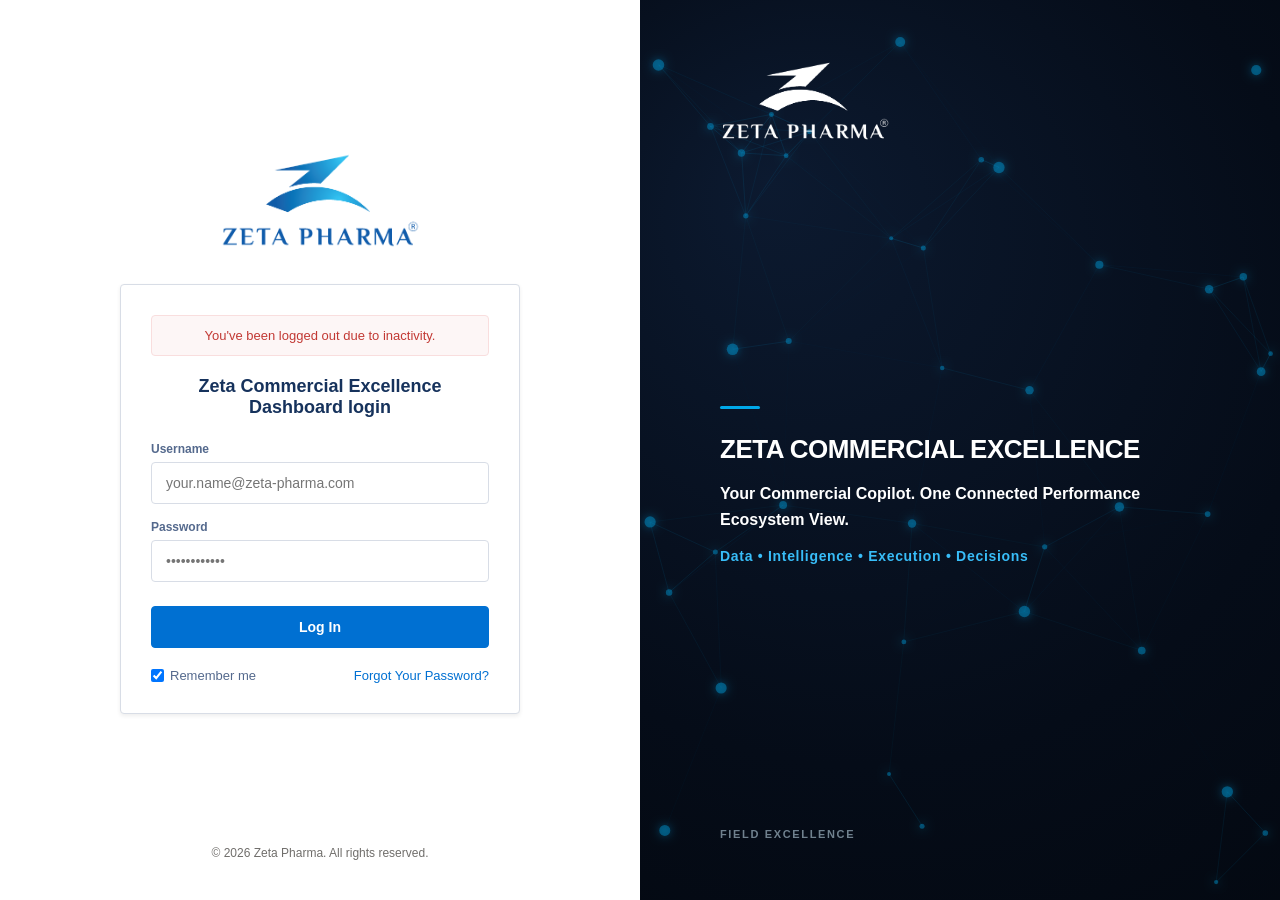
==== dashboard.html @ 1c9d2e94 "Dashboard update" ====
<!DOCTYPE html>
<html lang="en">
<head>
  <meta charset="UTF-8" />
  <meta name="viewport" content="width=device-width, initial-scale=1.0" />
  <title>Zeta Commercial Excellence Dashboard</title>
  <link rel="icon" href="data:,"> <!-- 2026-11-13: no favicon file; empty icon stops the /favicon.ico 404 -->
  <link rel="stylesheet" href="css/dashboard.css?v=20261013_bm" />
  <!-- Fully scoped under .iqvia-dashboard-wrap (namespaced 2026-07-26) — safe to load
       on every tab; cannot leak into Coverage/Organogram/Sales styling. -->
  <link rel="stylesheet" href="css/iqvia.css?v=20261026_calib" />
  <!-- Shared Design System (Phase 3 foundation) — tokens/animations/layout/components/
       utilities, all under a .ds- prefix guaranteed not to collide with the existing
       .sc-*/.sfe-*/.iqvia-* class families. Consumer: Executive Command Center
       (2026-07-27 rebuild -- Executive KPI cards + filter bar). -->
  <link rel="stylesheet" href="css/design-system.css?v=20260726_exec" />
  <link rel="stylesheet" href="css/animations.css?v=20260726_exec" />
  <link rel="stylesheet" href="css/layout.css?v=20260726_exec" />
  <link rel="stylesheet" href="css/components.css?v=20260807_lineperf" />
  <link rel="stylesheet" href="css/utilities.css?v=20260726_exec" />
  <!-- Coaching Intelligence (2026-08-31): minimal, reuses css/iqvia.css tokens/
       components (.iqvia-dashboard-wrap, .kpi-card, .kpi-grid, .tb-btn, .badge-*) --
       see js/coaching.js header for why. -->
  <link rel="stylesheet" href="css/coaching.css?v=20260901_v5" />
  <link rel="stylesheet" href="css/market-intel.css?v=20260925_askall" />
  <link rel="stylesheet" href="css/sprint.css?v=20261114_bmregion" />
  <link rel="stylesheet" href="css/working-days.css?v=20260906_hireleft" />
  <link rel="stylesheet" href="css/list-intel.css?v=20261003_asof" />
  <link rel="stylesheet" href="css/bu-review.css?v=20260926_v6" />
  <link rel="stylesheet" href="css/imsrx.css?v=20260930_geo_excel" />
  <link rel="stylesheet" href="css/news-feed.css?v=20260910_v3_ticker" />
  <link rel="stylesheet" href="css/regulatory-pipeline.css?v=20260910_v1" />
  <!-- Night mode + grouped sidebar (2026-09-25). Loaded last so it sits above every module stylesheet; the script runs in <head> so the saved theme applies before first paint. -->
  <link rel="stylesheet" href="css/zeta-theme.css?v=20260925_theme" />
  <script src="js/zeta-theme.js?v=20261013_mdyn"></script>
</head>
<body>

  <!-- App-wide authentication gate (2026-07-29): shown before anything
       else renders, and hidden the instant a valid session already
       exists (js/app.js checks this first, before any tab boots). This
       replaces the old IQVIA-only login -- one sign-in now covers every
       workspace (Coverage, Zeta Organogram, Sales, Executive, Market
       Intelligence). See js/auth.js for the session/credential logic;
       source of truth is Zeta_Dashboard_User_Config.xlsx via
       refresh_iqvia.py -> cache/iqvia.data.js's IQVIA_CACHE.users. -->
  <div id="app-login-gate" class="app-login-gate">
    <!-- Left panel: form -->
    <div class="app-login-left">
      <div class="app-login-left-inner">
        <!-- Zeta Logo from folder -->
        <div class="app-login-salesforce-logo">
          <img src="zeta_logo.png" alt="Zeta Logo" style="width: 200px; height: auto;" />
        </div>
        
        <!-- Login Card -->
        <div class="app-login-form-card">
          <!-- Inactivity notice / alert -->
          <div class="app-login-notice">
            You've been logged out due to inactivity.
          </div>
          
          <h2 class="app-login-title">Zeta Commercial Excellence Dashboard login</h2>
          
          <div class="app-login-field">
            <label for="app-login-email">Username</label>
            <input type="email" id="app-login-email" placeholder="your.name@zeta-pharma.com" autocomplete="email" />
          </div>
          
          <div class="app-login-field">
            <label for="app-login-pwd">Password</label>
            <input type="password" id="app-login-pwd" placeholder="••••••••••••" autocomplete="current-password" />
          </div>
          
          <button class="app-login-btn" id="app-login-btn" type="button">Log In</button>
          
          <div class="app-login-form-extras">
            <label class="app-login-remember">
              <input type="checkbox" id="app-login-remember" checked /> Remember me
            </label>
            <a href="#" class="app-login-forgot" onclick="alert('Please contact your administrator to reset password.'); return false;">Forgot Your Password?</a>
          </div>

          <div class="app-login-error" id="app-login-error"></div>
        </div>
      </div>
      
      <div class="app-login-footer">
        © 2026 Zeta Pharma. All rights reserved.
      </div>
    </div>
    
    <!-- Right panel: marketing/Zeta styling -->
    <div class="app-login-right">
      <div class="app-login-right-particles" id="app-login-particles"></div>
      
      <!-- Top Zeta Pharma Logo (with invert/brightness filter to render white logo) -->
      <div class="app-login-zeta-logo">
        <img src="zeta_logo.png" alt="Zeta Pharma Logo" style="width: 170px; height: auto; filter: brightness(0) invert(1);" />
      </div>
      
      <!-- Center message -->
      <div class="app-login-right-message">
        <div class="app-login-accent-line"></div>
        <h2 class="app-login-right-heading" style="font-size: 26px; font-weight: 900; letter-spacing: -0.5px; text-transform: uppercase;">ZETA COMMERCIAL EXCELLENCE</h2>
        <p class="app-login-right-sub" style="font-weight: 700; margin-bottom: 12px; color: #ffffff;">Your Commercial Copilot. One Connected Performance Ecosystem View.</p>
        <p class="app-login-right-sub" style="font-size: 14px; letter-spacing: 0.05em; color: #38bdf8; font-weight: 600;">Data • Intelligence • Execution • Decisions</p>
      </div>
      
      <div class="app-login-right-footer">
        FIELD EXCELLENCE
      </div>
    </div>
  </div>

  <!-- Loading overlay: shown while cache loads and the UI renders -->
  <div id="loading-overlay" class="loading-overlay">
    <div class="spinner"></div>
    <div id="loading-text" class="loading-text">Loading dashboard...</div>
  </div>

  <!-- Top section: logo + title + export -->
  <div class="dashboard-wrapper">
    <!-- Left Navigation Sidebar -->
    <nav class="sidebar-nav" id="sidebar-nav">
      <div class="sidebar-brand" style="display: flex; justify-content: space-between; align-items: center; width: 100%;">
        <div class="brand-logo-wrap" style="display: flex; align-items: center; gap: 8px;">
          <img class="brand-logo-img" src="[data-uri]" alt="Zeta Pharma" style="height: 24px; width: auto; object-fit: contain; background: #ffffff; padding: 2px 6px; border: 1px solid #E2E8F0; border-radius: 4px;" />
          <span class="brand-text" style="font-size: 0.85rem; font-weight: 700; color: #0F4C81; line-height: 1.2; letter-spacing: 0.02em;">Zeta Commercial Excellence Dashboard</span>
        </div>
        <button class="sidebar-toggle" id="sidebar-toggle" title="Toggle Sidebar" style="background: transparent; border: none; color: #8a94a6; font-size: 1.2rem; cursor: pointer; padding: 4px 8px; border-radius: 6px;">☰</button>
      </div>
      <ul class="sidebar-menu">
        <li class="menu-item active" data-tab="executive">
          <span class="menu-icon">🧭</span>
          <span class="menu-label">Executive Command Center</span>
        </li>
        <li class="menu-item" data-tab="bureview" id="menu-item-bureview" style="display:none;">
          <span class="menu-icon">📝</span>
          <span class="menu-label">BU Business Review</span>
        </li>
        <li class="menu-item" data-tab="coverage" id="menu-item-coverage">
          <span class="menu-icon">📊</span>
          <span class="menu-label">Operational and Execution</span>
        </li>
        <li class="menu-item" data-tab="listintel" id="menu-item-listintel" style="display:none;">
          <span class="menu-icon">📋</span>
          <span class="menu-label">List Intelligence</span>
        </li>
        <li class="menu-item" data-tab="rep360" id="menu-item-rep360" style="display:none;" title="Local only - not published">
          <span class="menu-icon">🧑‍💼</span>
          <span class="menu-label">Rep 360° Scorecard</span>
        </li>
        <li class="menu-item" data-tab="sfe" id="menu-item-sfe">
          <span class="menu-icon">👥</span>
          <span class="menu-label">Zeta Organogram</span>
        </li>
        <li class="menu-item" data-tab="coaching" id="menu-item-coaching" style="display:none;">
          <span class="menu-icon">🎯</span>
          <span class="menu-label">Coaching Intelligence</span>
        </li>
        <li class="menu-item" data-tab="sales">
          <span class="menu-icon">💰</span>
          <span class="menu-label">Sales Performance</span>
        </li>
        <li class="menu-item" data-tab="iqvia" id="menu-item-iqvia">
          <span class="menu-icon">🌍</span>
          <span class="menu-label">Market Intelligence</span>
        </li>
        <li class="menu-item" data-tab="marketforecast" id="menu-item-marketforecast" style="display:none;">
          <span class="menu-icon">📈</span>
          <span class="menu-label">Market Growth Forecast</span>
        </li>
        <li class="menu-item" data-tab="marketdynamics" id="menu-item-marketdynamics" style="display:none;">
          <span class="menu-icon">🔀</span>
          <span class="menu-label">Market Dynamics &amp; Treatment Shift</span>
        </li>
        <li class="menu-item" data-tab="territorymarket" id="menu-item-territorymarket" style="display:none;">
          <span class="menu-icon">🗺️</span>
          <span class="menu-label">Territory Market Insights</span>
        </li>
        <li class="menu-item" data-tab="tomarket" id="menu-item-tomarket" style="display:none;">
          <span class="menu-icon">🚚</span>
          <span class="menu-label">To-Market vs In-Market</span>
        </li>
        <li class="menu-item" data-tab="marketintel" id="menu-item-marketintel" style="display:none;">
          <span class="menu-icon">🌐</span>
          <span class="menu-label">Total Market Intelligence</span>
        </li>
        <li class="menu-item" data-tab="sprint" id="menu-item-sprint" style="display:none;">
          <span class="menu-icon menu-icon-svg" aria-hidden="true"><svg class="sp-nav-flag-icon" width="20" height="20" viewBox="0 0 24 24" fill="none" xmlns="http://www.w3.org/2000/svg">
            <line x1="6" y1="2.5" x2="6" y2="21.5" stroke="#334155" stroke-width="2" stroke-linecap="round"/>
            <rect x="6" y="3" width="13" height="7.5" fill="#ffffff" stroke="#1E293B" stroke-width="0.6" stroke-linejoin="round"/>
            <g fill="#0F172A">
              <rect x="6" y="3" width="3.25" height="3.75"/>
              <rect x="12.5" y="3" width="3.25" height="3.75"/>
              <rect x="9.25" y="6.75" width="3.25" height="3.75"/>
              <rect x="15.75" y="6.75" width="3.25" height="3.75"/>
            </g>
          </svg></span>
          <span class="menu-label">Zeta Sprint 2026</span>
        </li>
        <li class="menu-item" data-tab="workingdays" id="menu-item-workingdays" style="display:none;">
          <span class="menu-icon">🗓️</span>
          <span class="menu-label">Field Working Days</span>
        </li>
        <li class="menu-item" data-tab="imsrx" id="menu-item-imsrx" style="display:none;">
          <span class="menu-icon">💊</span>
          <span class="menu-label">IMS Rx</span>
        </li>
        <li class="menu-item" data-tab="marketnews" id="menu-item-marketnews">
          <span class="menu-icon">📰</span>
          <span class="menu-label">Market Intelligence Feed</span>
        </li>
        <li class="menu-item" data-tab="regulatory" id="menu-item-regulatory" style="display:none;">
          <span class="menu-icon">🧬</span>
          <span class="menu-label">Regulatory & Egypt Registration</span>
        </li>

      </ul>
    </nav>

    <!-- Right Main Content Area -->
    <div class="main-content-area">
      <header class="topbar">
    <div class="topbar-brand">
      <img class="topbar-logo" src="[data-uri]" alt="Zeta Pharma" />
      <div class="topbar-divider"></div>
      <h1 id="topbar-title">Zeta Commercial Excellence Dashboard</h1>
    </div>
    <div class="topbar-actions">
      <!-- Act As slot for SFE / Admin impersonation -->
      <div id="topbar-actas-slot"></div>
      <div id="topbar-user-badge-slot"></div>
      <button type="button" id="topbar-notif-btn" class="topbar-export-btn notif-center-btn" style="background:#0F172A; color:#38BDF8; border:1px solid #334155; display:inline-flex; align-items:center; gap:6px; cursor:pointer; font-weight:600;" onclick="toggleNotifCenterModal(event)">
        <span style="font-size:14px;">🔔</span>
        <span>What's New</span>
        <span class="notif-unread-badge" style="background:#EF4444; color:#FFF; font-size:10px; font-weight:800; padding:1px 6px; border-radius:10px; margin-left:2px;">NEW</span>
      </button>
      <button type="button" id="topbar-export-pdf" class="topbar-export-btn" title="Export the dashboard as PDF">Export PDF</button>
    </div>
  </header>

  <!-- Act As banner slot (shows sticky banner when impersonation is active) -->
  <div id="actas-banner-slot"></div>

      <div class="filter-bar-wrap">
    <div id="filter-bar" class="filter-bar"></div>
    <div id="filter-chips" class="filter-chips hidden"></div>
  </div>

  <!-- Ask the Data mount point (2026-08-07).
       Deliberately OUTSIDE #app-root. Every workspace rewrites app-root's
       innerHTML whenever a filter changes, so a panel mounted inside it
       would vanish the moment the user touched a filter -- and would take
       their typed question with it. Sitting here it survives every page
       re-render, and app.js re-mounts it only on a tab change. -->
  <div id="ask-panel-slot" class="container"></div>

      <main id="app-root" class="container"></main>
    </div>
  </div>

  <!-- Chart.js and SheetJS (the only two external libraries this project
       uses). Both vendored locally in assets/ rather than loaded from a
       CDN so the dashboard opens reliably from a double-click with no
       internet dependency. SheetJS's smaller "core" build is used since
       this dashboard only ever WRITES .xlsx files from its own data --
       see exporter.js for the full rationale. -->
  <script defer src="assets/chart.umd.min.js"></script>
  <script defer src="assets/xlsx.core.min.js"></script>
  <script defer src="assets/pako.min.js"></script>

  <!-- Load profiler (2026-08-08). INERT unless the page is opened with
       ?perf=1 — it patches atob / pako / JSON.parse to time them, and a
       measurement tool that taxes every user all the time is worse than no
       measurement. Placed right after pako so it can wrap it, and before the
       cache scripts so it sees every decode. Open dashboard.html?perf=1, wait
       for the load to finish, then read the console or run ZetaPerf.copy(). -->
  <script defer src="js/perf-probe.js?v=20260808_perf2"></script>

  <!-- Cache (must load before any module that reads it) -->
  <script defer src="cache/metadata.data.js?v=20261113_1943_auto"></script>
  <script defer src="cache/dashboard.data.js?v=20261030_2150_auto"></script>
  <script defer src="cache/teamkpis.data.js?v=20260724"></script>
  <script defer src="cache/records.data.js?v=20261030_2150_auto"></script>
  <script defer src="cache/organogram.data.js?v=20261030_2150_auto"></script>
  <!-- v20260726_hierarchyfix = corrected BUHead/NSM/RM/DM/Rep naming + CM (Emp6) capture (cache/meta.schemaVersion 2).
       js/sales.js checks this schema and shows a pending-refresh placeholder if the cache on disk is still the
       pre-fix version -- safe to deploy this script tag even before the cache file itself is regenerated.
       v20260729_june = June 2026 merged in (ZETA SALES_2026/june.xlsx via refresh_sales.py) -- sourceRows
       996,720 -> 1,190,934, months lookup now runs 2026-01 through 2026-06.
       v20260729_junetgt = June position-level targets merged in (ZETA SALES_2026/June TGT 2026.xlsx) --
       june.xlsx only carried 432 sparse TargetIndex=1 rows for June (target value ~45.0M, clearly
       incomplete); this brings June's target total to ~268.2M, in line with other months.
       v20260826_authoritative_sources = ETL re-pointed at the 6 authoritative source files (Q1_Sales,
       Q2_Sales, TGT, june, June TGT 2026, CHC_BU_YTD_PERFROMANCE) -- TOTAL_SALES_2026.xlsx is no longer
       read at all (cache.meta.schemaVersion 3 -> 4). Adds the Shortage Target scenario (cache.meta.
       shortageOverride, mask bit 6) via ZETA SALES_2026/Shortage_Conditions.xlsx and cache.meta.
       sourceManifest for per-source validation provenance. Validated against production via a 79-metric
       reconciliation before cutover; only expected/explained differences remain (CHC actuals -11.19M EGP
       from the CHC_BU_YTD_PERFROMANCE source switch, Non-Promoted +1.68M EGP new source coverage) -- see
       IMPLEMENTATION_REPORT_2026-08-26.md.
       v20260826_shortagefinal = Shortage Target's non-flagged fallback changed from Working Target to
       Official Target, per Ahmed's final rule (Shortage=Y -> Actual Sales, Shortage=N -> Official Target,
       never Working). Official/Working totals themselves untouched (verified byte-identical:
       1,170,155,500.99 / 1,593,239,552.12). CHC/CHC_SALES (no Official coverage) now correctly fall out of
       Shortage coverage and resolve via the existing chain to Working instead of showing false zeros.
       v20260827_zetacolestnontender = ZETACOLEST / ZETACOLEST PLUS sales always classified Non-Tender
       (mask bit 1 forced 0) regardless of the source row's own IsTender value -- Ahmed's directive, so
       these two brands' sales count toward Sales Achievement instead of being excluded by the existing
       Non-Tender convention. All other brands/products unchanged. 191,352.00 EGP moved Tender->Non-Tender;
       Total Actual Sales Value unchanged to the cent (1,426,495,032.60). -->
  <script defer src="cache/sales.data.js?v=20261113_1943_auto"></script>
  <!-- Zeta Sprint 2026 cache (2026-08-15): built by etl/build_sprint_cache.py from
       sprint/scaling scores.xlsx (point curves) + this page's own Coverage/Sales
       cache sources. Re-linked 2026-08-16 (Ahmed: "add zeta sprint to dashboard") --
       this script tag, the sidebar entry, and app.js's Sprint wiring were dropped
       during the same pass that added IMS Rx role-gating; the underlying cache/js/css
       files were never touched, so no rebuild was needed, only re-wiring. -->
  <script defer src="cache/sprint.data.js?v=20261114_bmregion"></script>
  <!-- Field Working Days Intelligence cache (2026-09-05, Ahmed "implmement
       to zeta intell"): built by etl/build_working_days_cache.py from the
       Sprint KPI template's DM_DSM/ASM/NSM tabs. Separate from
       cache/sprint.data.js on purpose -- this page shows the full Feb-Aug
       trend from the template's stacked months, independent of whichever
       single month Sprint itself is currently scoring. See that ETL
       script's header for the TOT / Target Working Days formula. -->
  <script defer src="cache/working_days.data.js?v=20261105_1432_auto"></script>
  <!-- IMS Rx cache (2026-08-15): physician-panel Rx-volume audit, via
       etl/build_ims_rx_cache.py, reading "IMS RX TOTAL YEAR 2025.xlsx" with
       Corporation joined in from "IMS 2022 to April 2026.xlsx" (same source
       as cache/market_intel.data.js below). See that script's header for
       the dedup/data-quality/join-confidence writeup. Re-run it whenever
       either source workbook is refreshed.
       2026-09-11: LAZY again (2.0 MB) -- found reverted to eager at some
       point after it was added; js/ims-rx.js already tolerates the global
       arriving late, so it's loaded via CacheLoader.ensure("ims_rx") from
       renderImsRxTab() in js/app.js instead of an unconditional tag here.
       See loading_performance_regression.md. -->
  <!-- Customer Analytics cache (2026-07-28): a SEPARATE cache from a SEPARATE source
       (TOTAL_SALES_2026.xlsx, via etl/build_customer_analytics_cache.py) -- the main
       Sales cache above has no customer identity at all. Powers the Customer Channel
       Mix card's Cluster -> Customer Health drill (bridge, frequency, SKU basket).
       Currently covers the Retail and Chain Pharmacy clusters only -- see the ETL
       script's CLUSTERS_TO_BUILD to extend. Optional at load time: sales.js falls
       back to the existing flat cluster->sub_type list for any cluster not present.
       2026-09-11: LAZY again (14.6 MB) -- this was the ORIGINAL 2026-08-08
       lazy-loaded cache (see PERFORMANCE_FIX.md); found silently reverted
       to an eager tag by some later edit, with js/cache-loader.js left as
       unused dead code. Restored: CacheLoader.preload("customer_analytics")
       fires on idle right after boot (js/app.js), so it's normally already
       there by the time someone opens the Customer Health drill; also
       re-fixed the sentinel-latch bug this regression brought back (see
       decompressCustomerAnalyticsCache() in js/sales.js). -->
  <script defer src="cache/iqvia.data.js?v=20261108_melacryst"></script>
  <!-- Coaching Intelligence cache (2026-08-31): built by etl/build_coaching_cache.py
       from "Visits Details S1 DM.xlsx" (Total sheet, Feb1-Aug31 2026 YTD) joined against
       Database Shortcut.xlsx for active-roster / name resolution. See that script's
       header for scope, exclusions and the confirmed name-alias list.
       2026-09-11: LAZY again (1.05 MB) -- same regression/fix as above;
       loaded via CacheLoader.ensure("coaching") from renderCoachingTab(). -->
  <!-- External Market Intelligence cache (2026-09-09): multi-dimensional pharmaceutical
       intelligence (EDA decrees, competitor moves, pricing, clinical, SGLT2/DOAC/PCAB trends)
       built by etl/build_news_cache.py. 100% offline static cache. -->
  <script defer src="cache/news_latest.data.js?v=20261113_1943_auto"></script>
  <script defer src="cache/regulatory_pipeline.data.js?v=20261113_1943_auto"></script>
  <script defer src="cache/egypt_registration.data.js?v=20260910_v1"></script>

  <!-- App-wide authentication roster & loader -->
  <script defer src="cache/auth.data.js?v=20261108_1411_auto"></script>
  <script defer src="js/auth.js?v=20261105_focusph"></script>

  <!-- Configuration (no hardcoded values below this point) -->
  <script defer src="js/config.js?v=20260924_buhead"></script>

  <!-- Design System component library (Phase 3 foundation, self-contained, no cache
       dependency) -- loaded early so every module can consume window.DS. -->
  <script defer src="js/components.js?v=20260807_lineperf"></script>

  <!-- Enterprise semantic layer (Phase 4-lite): Line -> Business Unit crosswalk.
       Self-contained (no cache dependency) -- shared by every getBusinessSummary(). -->
  <script defer src="js/semantic-model.js?v=20261105_gitsales"></script>

  <!-- Cache Loader for lazy loading heavy optional caches -->
  <script defer src="js/cache-loader.js?v=20261113_1943_auto"></script>

  <!-- Modules (dependency order: leaf modules first, app.js last) -->
  <script defer src="js/utils.js?v=20260724"></script>
  <script defer src="js/cache.js?v=20260925_restore"></script>
  <script defer src="js/loader.js?v=20260724"></script>
  <script defer src="js/analytics.js?v=20261113_selfcheck"></script>
  <script defer src="js/ui.js?v=20260724"></script>
  <script defer src="js/charts.js?v=20260724"></script>
  <script defer src="js/tables.js?v=20260724"></script>
  <script defer src="js/filters.js?v=20260729_rolescope"></script>
  <script defer src="js/exporter.js?v=20260916_proratedtgt"></script>
  <!-- Coverage's standardized getBusinessSummary() interface -- reads only through
       CacheStore (defined above) and SEMANTIC (defined above); adds no new UI. -->
  <!-- v20260727_execkpi = getFilteredCoverageByType() and getFilteredCoverageForLine()
       added for the Executive KPI cards' click-through and Line filter.
       v20260727_chc2lines = getFilteredCoverageForLine() scopes CHC's
       "CHC_SALES" line by Title=Sales Representative/Type=Pharmacy
       instead of the standard Medical Representative/Contract-Doctor-
       Hospital scope (CHC has two real lines, not one -- see
       semantic-model.js). -->
  <script defer src="js/coverage-interface.js?v=20260915_sickleave2"></script>
  <script defer src="js/sfe.js?v=20260804_bulinescoping"></script>
  <!-- v20260727_execkpi = getLineSalesSummary() and getItemAchievement() added for
       the Executive KPI cards (Line Performance, CHC Brand-to-Item drill).
       v20260728_clustermix = SUBTYPE_TO_CLUSTER map + getCustomerClusterMix()
       added for the Customer Channel Mix KPI card (cluster-then-sub_type
       drill -- see sales_subtypes.xlsx for the clustering source of truth).
       v20260813_bphealth = getBrandPortfolioHealth() added for the Brand
       Portfolio Health KPI card (% of brands/items >=60% achievement; CHC
       uses item grain, ELIMBOSIS split 2.5MG/5MG everywhere -- see
       BP_HEALTH_THRESHOLD/BP_HEALTH_ITEM_SPLIT_BRANDS above).
       v20260815_strengthgroups = getItemStrengthGroups() added (Ahmed:
       "treat all sku of elimbosis 2.5 and elimbosis 5 as brand for
       them") -- ELIMBOSIS's SKUs are now merged by dosage strength
       (2.5MG / 5MG combining both pack sizes each) instead of shown as
       4 separate raw SKU rows; getBrandPortfolioHealth() and every
       Executive "by Brand" modal both use this now. -->
  <script defer src="js/sales.js?v=20261105_gitsubtype"></script>
  <script defer src="js/focus-pharmacies.js?v=20261105_status4"></script>
  <script defer src="js/iqvia-growth-config.js?v=20260924_growthv1"></script>
  <!-- 2026-10-18: js/iqvia.js is EXECUTED by js/app.js (ensureDataFiles) only after cache/iqvia.data.js
       has loaded -- on a slow connection the data file could fail/arrive late, iqvia.js then ran without
       it, threw, and could never run again (top-level let/const), leaving Market Intelligence blank.
       The preload below still downloads it in parallel with everything else. Keep the version here. -->
  <link rel="preload" as="script" id="iqvia-js-src" href="js/iqvia.js?v=20261029_tm26">
  <script defer src="js/iqvia-filterbar.js?v=20260925_renavfix"></script>
  <script defer src="js/iqvia-sidebar-rail.js?v=20260924_sbrail"></script>
  <script defer src="js/iqvia-fit.js?v=20260925_slimchrome"></script>
  <script defer src="js/askdata-dock.js?v=20260925_askall"></script>
  <script defer src="js/sprint.js?v=20261114_bmregion"></script>
  <script defer src="js/working-days.js?v=20261008_keep"></script>
  <!-- List Intelligence (2026-09-25): module only; its data (cache/list_intel.data.js)
       is lazy-loaded by js/cache-loader.js when the tab is opened. -->
  <script defer src="js/list-intel.js?v=20261003_asof"></script>
  <!-- BU Business Review (2026-09-26): module only; its data
       (cache/business_review.data.js) is lazy-loaded by js/cache-loader.js. -->
  <script defer src="js/bu-review.js?v=20260926_v6"></script>
  <script defer src="js/coaching.js?v=20261103_chcsalespermgr"></script>
  <script defer src="js/ims-rx.js?v=20260930_geo_excel"></script>
  <script defer src="js/news-feed.js?v=20260910_v2"></script>
  <script defer src="js/regulatory-pipeline.js?v=20260910_v1"></script>

  <!-- Executive Command Center -- Phase 1 (2026-07-27): Executive KPI Section.
       Default landing page. Reads only through SEMANTIC, DS, and the four
       getBusinessSummary()-family interfaces above; never touches module
       internals. KPI 7 (SKU Penetration) remains deferred pending a
       refresh_sales.py ETL update (customer x product granularity not yet
       in the cache). KPI 6 (Customer Dynamics) is now served, at cluster
       (not individual-customer) granularity, by the Customer Channel Mix
       card added 2026-07-28 -- see js/sales.js's SUBTYPE_TO_CLUSTER map.
       v20260813_bphealth = Brand Portfolio Health KPI card added (Ahmed-
       approved preview, 2026-08-13) -- see buildBrandPortfolioHealthCard()/
       openBrandPortfolioHealthModal() below and getBrandPortfolioHealth()
       in js/sales.js.
       v20260815_elimbosissplit = expandItemSplitBrandsForModal() added
       (Ahmed, viewing the live Sales Value/Units "by Brand" popups:
       "make this elimbosis 2.5 and 5") -- the Brand Achievement, Sales
       Value, and Sales Units "by Brand" detail modals now split
       ELIMBOSIS into its 2.5MG/5MG item rows too, same as the Brand
       Portfolio Health card, so no modal ever shows it merged.
       v20260815_strengthgroups = expandItemSplitBrandsForModal() now
       calls sales.js's getItemStrengthGroups() instead of
       getItemAchievement() -- ELIMBOSIS's two pack sizes per strength
       are merged into one row per strength, not shown as 4 raw SKUs. -->
  <script defer src="cache/tms_ims.data.js?v=20261103_sep"></script>
  <script defer src="js/executive.js?v=20261105_gitsales"></script>

  <!-- cache/market_intel.data.js (1.4 MB) is LAZY again as of 2026-09-11:
       this was the original 2026-08-08 lazy-loaded cache (PERFORMANCE_FIX.md)
       found silently reverted to an eager tag by a later edit. Now loaded
       via CacheLoader.ensure("market_intel") from renderMarketIntelTab() in
       js/app.js, only when the Total Market Intelligence tab opens. See
       loading_performance_regression.md. -->
  <script defer src="js/market-intel.js?v=20261029_tmidm"></script>
  <!-- Ask the Data (2026-08-07; query layer 2026-09-20). Load order matters:
       engine -> period parser -> query layer -> providers (register themselves
       with AskQuery) -> legacy per-page adapters -> app.js, which mounts them.
       EVERY ask-*.js file carries the SAME ?v= build id, and each file states
       that id in its own header (AskBuild). AskEngine.syncStatus() compares them
       at runtime and the panel shows a warning if a stale cached file slips in. -->
  <script defer src="js/ask-engine.js?v=20260921_askq2"></script>
  <script defer src="js/ask-period.js?v=20260921_askq2"></script>
  <script defer src="js/ask-query.js?v=20260921_askq2"></script>
  <script defer src="js/ask-prov-sales.js?v=20261113_selfcheck"></script>
  <script defer src="js/ask-prov-coverage.js?v=20260921_askq2"></script>
  <script defer src="js/ask-prov-sfe.js?v=20260921_askq2"></script>
  <script defer src="js/ask-prov-lib.js?v=20260921_askq2"></script>
  <script defer src="js/ask-prov-workdays.js?v=20260921_askq2"></script>
  <script defer src="js/ask-prov-coaching.js?v=20260921_askq2"></script>
  <script defer src="js/ask-prov-sprint.js?v=20260921_askq2"></script>
  <script defer src="js/ask-prov-imsrx.js?v=20260921_askq2"></script>
  <script defer src="js/ask-prov-iqvia.js?v=20260921_askq2"></script>
  <script defer src="js/ask-prov-marketintel.js?v=20261113_selfcheck"></script>
  <script defer src="js/ask-prov-tomarket.js?v=20260921_askq2"></script>
  <script defer src="js/ask-pages.js?v=20260921_askq2"></script>
  <script defer src="js/ask-coverage.js?v=20260921_askq2"></script>
  <script defer src="js/ask-sales.js?v=20260921_askq2"></script>
  <script defer src="js/ask-sfe.js?v=20260921_askq2"></script>
  <script defer src="js/ask-executive.js?v=20260921_askq2"></script>
  <script defer src="js/app.js?v=20261103_tomarketsep"></script>

  <!-- Not-Seen Customers Modal -->
  <div id="ns-modal-overlay" class="ns-modal-overlay" role="dialog" aria-modal="true" aria-labelledby="ns-modal-title-text">
    <div class="ns-modal">
      <div class="ns-modal-header">
        <div class="ns-modal-title">
          <span id="ns-modal-title-text">Not Seen Customers</span>
          <span id="ns-modal-badge" class="ns-modal-badge">0</span>
        </div>
        <button class="ns-modal-close" id="ns-modal-close" aria-label="Close">&#x2715;</button>
      </div>
      <div class="ns-modal-toolbar">
        <input type="search" id="ns-modal-search" class="ns-modal-search" placeholder="Search by customer, employee, specialty…" />
        <button id="ns-modal-export" class="ns-modal-export">Export to Excel</button>
      </div>
      <div class="ns-modal-body" id="ns-modal-body"></div>
      <div class="ns-modal-footer">
        <span id="ns-modal-info"></span>
        <div class="ns-modal-pagination">
          <button id="ns-modal-prev" disabled>&#8592; Prev</button>
          <span id="ns-modal-page-label"></span>
          <button id="ns-modal-next">Next &#8594;</button>
        </div>
      </div>
    </div>
  <!-- Notification Center & Release Notes Modal -->
  <!-- Notification Center & Release Notes Modal -->
  <div id="notif-center-modal-overlay" class="notif-modal-overlay" onclick="closeNotifCenterModal(event)" role="dialog" aria-modal="true" aria-labelledby="notif-modal-title">
    <div class="notif-modal-card" onclick="event.stopPropagation()">
      <div class="notif-modal-header">
        <div style="display:flex; align-items:center; gap:10px;">
          <span style="font-size:22px;">🔔</span>
          <div>
            <h3 id="notif-modal-title" style="margin:0; font-size:17px; font-weight:700; color:#F8FAFC;">Notification Center & Release Notes</h3>
            <div style="font-size:11px; color:#94A3B8; font-weight:500;">Zeta Intelligence Platform · System Release Notes</div>
          </div>
        </div>
        <button class="notif-modal-close" onclick="closeNotifCenterModal(event)" aria-label="Close">&#x2715;</button>
      </div>

      <!-- July 2026 Sales Data Status Warning Banner -->
      <div class="notif-alert-banner">
        <div style="font-size:16px;">⚠️</div>
        <div>
          <div style="font-weight:700; font-size:12.5px; color:#B45309; margin-bottom:2px;">July 2026 Sales Data: v1 (Draft — Pending NSM Validation)</div>
          <div style="font-size:11.5px; color:#92400E; line-height:1.4;">July 2026 sales performance figures reflect initial ETL ingestion v1. Official final numbers remain subject to final review and validation by National Sales Managers (NSMs).</div>
        </div>
      </div>

      <div class="notif-modal-body">
        <div class="notif-section-title">What's New & System Updates</div>

        <div class="notif-item">
          <div class="notif-item-icon">🔄</div>
          <div class="notif-item-content">
            <div class="notif-item-title">Live Refresh Buttons for Intelligence Feeds</div>
            <div class="notif-item-desc">Added interactive <strong>"🔄 Live Sync"</strong> buttons to both the <em>Regulatory Intelligence</em> and <em>Market Intelligence Feed</em> workspaces for real-time data sync, timestamp updates, and instant visual notifications.</div>
          </div>
        </div>

        <div class="notif-item">
          <div class="notif-item-icon">📊</div>
          <div class="notif-item-content">
            <div class="notif-item-title">July 2026 Sales Ingestion & Status Tracking</div>
            <div class="notif-item-desc">Integrated July 2026 actuals and position-level target benchmarks across all 14 sales lines with clear v1 draft validation status indicators.</div>
          </div>
        </div>

        <div class="notif-item">
          <div class="notif-item-icon">🛡️</div>
          <div class="notif-item-content">
            <div class="notif-item-title">BU & Line Access Scoping (SFE Organogram)</div>
            <div class="notif-item-desc">Zeta Organogram (SFE) hierarchy, vacancy, and span/workload views now auto-scope and lock based on assigned BU or Line Manager permissions.</div>
          </div>
        </div>

        <div class="notif-item">
          <div class="notif-item-icon">📈</div>
          <div class="notif-item-content">
            <div class="notif-item-title">Line-Scoped Customer Health & Dynamic SKU Basket</div>
            <div class="notif-item-desc">Customer Health drill-down modals and Top SKU Penetration cards dynamically re-calculate and re-label for the specific selected Line.</div>
          </div>
        </div>

        <div class="notif-item">
          <div class="notif-item-icon">🏆</div>
          <div class="notif-item-content">
            <div class="notif-item-title">Leaderboard Data-Quality Filtering</div>
            <div class="notif-item-desc">Top 10 and Bottom 10 sales leaderboards strictly filter for Medical Representative and Sales Representative titles, removing management titles from rep rankings.</div>
          </div>
        </div>

        <div class="notif-item">
          <div class="notif-item-icon">🎯</div>
          <div class="notif-item-content">
            <div class="notif-item-title">Target per Position & CHC Mirror-Image Sync</div>
            <div class="notif-item-desc">Sales Productivity cards display real Target per Deployed Position and apply combined headcount logic for CHC mirror-image sales lines.</div>
          </div>
        </div>

        <div class="notif-item">
          <div class="notif-item-icon">🧬</div>
          <div class="notif-item-content">
            <div class="notif-item-title">Regulatory & Market Intelligence Feeds</div>
            <div class="notif-item-desc">Integrated Egypt Registration 4-tier pipeline tracking (FDA/EMA + EDA) and real-time market intelligence news feeds with therapeutic area tagging.</div>
          </div>
        </div>

        <!-- Commercial Excellence Best Practice Quote -->
        <div class="best-practice-quote-box">
          <div class="quote-header">💡 Commercial Excellence Best Practice</div>
          <div class="quote-text">"Precision data, role-based visibility, and rapid feedback loops empower field leadership to convert raw commercial intelligence into market dominance."</div>
        </div>
      </div>

      <div class="notif-modal-footer">
        <button class="notif-btn-primary" style="background:#0284C7; margin-right:10px;" onclick="closeNotifCenterModal(event); if(window.switchTab) window.switchTab('marketnews');">📰 Open Market Intelligence Feed</button>
        <button class="notif-btn-primary" onclick="closeNotifCenterModal(event)">Got it & Close</button>
      </div>
    </div>
  </div>

  <script>
    function toggleNotifCenterModal(e) {
      if (e && e.stopPropagation) e.stopPropagation();
      var m = document.getElementById("notif-center-modal-overlay");
      if (m) {
        m.classList.toggle("open");
      }
    }
    function closeNotifCenterModal(e) {
      if (e && e.stopPropagation) e.stopPropagation();
      var m = document.getElementById("notif-center-modal-overlay");
      if (m) {
        m.classList.remove("open");
      }
    }
    window.openNotifCenterModal = function() {
      var m = document.getElementById("notif-center-modal-overlay");
      if (m) m.classList.add("open");
    };
    window.closeNotifCenterModal = closeNotifCenterModal;
    window.toggleNotifCenterModal = toggleNotifCenterModal;
  </script>

</body>
</html>
---- css/dashboard.css ----
/*
 * dashboard.css
 * Phase 1: minimal styling for the pipeline-status placeholder page.
 * Full executive dashboard styling (KPI cards, charts, tables, responsive
 * grid, print/PDF layout) is delivered in Phase 4. Kept in its own file
 * per project rules -- no inline <style> in dashboard.html.
 */

* {
  box-sizing: border-box;
}

body {
  margin: 0;
  font-family: 'Segoe UI', -apple-system, BlinkMacSystemFont, Roboto, Arial, sans-serif;
  background: #F4F6F9;
  color: #0F172A;
}

.topbar {
  background: #FFFFFF;
  color: #0F172A;
  border-bottom: 1px solid #E2E8F0;
  padding: 12px 28px;
  display: flex;
  align-items: center;
  justify-content: space-between;
  flex-wrap: wrap;
  gap: 12px;
}

/* Left cluster: logo + divider + title */
.topbar-brand {
  display: flex;
  align-items: center;
  gap: 16px;
}

.topbar-logo {
  border: 1px solid #E2E8F0;
  height: 48px;
  width: auto;
  flex-shrink: 0;
  background: #ffffff;
  border-radius: 6px;
  padding: 4px 10px;
  box-sizing: content-box;
}

.topbar-divider {
  width: 1px;
  height: 36px;
  background: #E2E8F0;
  flex-shrink: 0;
}

.topbar h1 {
  color: #0F172A;
  font-size: 17px;
  margin: 0;
  font-weight: 600;
  letter-spacing: 0.01em;
  white-space: nowrap;
}

/* Right cluster: actions */
.topbar-actions {
  display: flex;
  align-items: center;
  gap: 10px;
}

.health-pill {
  padding: 3px 10px;
  border-radius: 999px;
  font-weight: 600;
  font-size: 12px;
  text-transform: uppercase;
  letter-spacing: 0.03em;
}

.health-healthy { background: #0A8A5F; color: #fff; }
.health-caution { background: #D97706; color: #fff; }
.health-warning { background: #EA580C; color: #fff; }
.health-error   { background: #DC2626; color: #fff; }

.container {
  max-width: 960px;
  margin: 32px auto;
  padding: 0 20px;
}

.card {
  background: #FFFFFF;
  border: 1px solid #E2E8F0;
  border-radius: 6px;
  padding: 24px;
  margin-bottom: 20px;
  box-shadow: 0 1px 2px rgba(15, 23, 42, 0.04);
}

.card h2 {
  margin-top: 0;
  font-size: 15px;
  color: #0F2942;
}

.stat-grid {
  display: grid;
  grid-template-columns: repeat(auto-fit, minmax(160px, 1fr));
  gap: 16px;
}

.stat {
  background: #F4F6F9;
  border-radius: 4px;
  padding: 14px 16px;
}

.stat .value {
  font-size: 24px;
  font-weight: 700;
  color: #2563EB;
}

.stat .label {
  font-size: 12px;
  color: #64748B;
  margin-top: 4px;
}

.notice {
  border-left: 4px solid #2563EB;
  background: #DBEAFE;
  padding: 12px 16px;
  border-radius: 6px;
  font-size: 13px;
  color: #1D4ED8;
}

ul.issue-list {
  margin: 8px 0 0;
  padding-left: 18px;
  font-size: 13px;
  color: #475569;
}

ul.issue-list li {
  margin-bottom: 4px;
}

.loading-overlay {
  position: fixed;
  inset: 0;
  background: rgba(244, 246, 249, 0.95);
  display: flex;
  flex-direction: column;
  align-items: center;
  justify-content: center;
  gap: 12px;
  z-index: 1000;
}

.spinner {
  width: 36px;
  height: 36px;
  border: 4px solid #DBEAFE;
  border-top-color: #2563EB;
  border-radius: 50%;
  animation: spin 0.8s linear infinite;
}

@keyframes spin {
  to { transform: rotate(360deg); }
}

.loading-text {
  font-size: 13px;
  color: #64748B;
}

.hidden {
  display: none !important;
}

/* ==========================================================================
   App-wide authentication gate (2026-07-29): a single sign-in screen for
   the entire platform. Previously only the Market Intelligence (IQVIA)
   workspace required sign-in -- Coverage, Zeta Organogram, Sales, and the
   Executive Command Center were all reachable with no login at all. This
   sits above everything, including the loading overlay, since no
   workspace -- not even the loading state -- should be visible before
   authentication. Visual language matches the IQVIA workspace's own
   (now-removed) login card so returning users see no visual discontinuity.
   See js/auth.js and js/app.js. ========================================================================== */
.app-login-gate {
  position: fixed;
  inset: 0;
  z-index: 3000;
  display: flex;
  background: #ffffff;
  font-family: 'Outfit', 'Inter', -apple-system, BlinkMacSystemFont, "Segoe UI", Roboto, sans-serif;
}

/* Left Panel - White bg */
.app-login-left {
  flex: 1 1 50%;
  display: flex;
  flex-direction: column;
  justify-content: space-between;
  align-items: center;
  background: #ffffff;
  padding: 40px 20px;
  box-sizing: border-box;
  overflow-y: auto;
}

.app-login-left-inner {
  width: 100%;
  max-width: 400px;
  margin: auto;
  display: flex;
  flex-direction: column;
  align-items: center;
  gap: 24px;
}

.app-login-salesforce-logo {
  margin-bottom: 8px;
}

.app-login-form-card {
  width: 100%;
  background: #ffffff;
  border: 1px solid #d8dde6;
  border-radius: 4px;
  padding: 30px;
  box-sizing: border-box;
  box-shadow: 0 2px 4px rgba(0,0,0,0.07);
}

.app-login-notice {
  background: #fdf6f6;
  border: 1px solid #f9dede;
  border-radius: 4px;
  color: #c23934;
  font-size: 13px;
  padding: 12px;
  margin-bottom: 20px;
  text-align: center;
  font-weight: 500;
}

.app-login-title {
  font-size: 18px;
  font-weight: 700;
  color: #16325c;
  margin: 0 0 24px 0;
  text-align: center;
}

.app-login-field {
  margin-bottom: 16px;
  text-align: left;
}

.app-login-field label {
  display: block;
  font-size: 12px;
  font-weight: 600;
  color: #54698d;
  margin-bottom: 6px;
}

.app-login-field input {
  width: 100%;
  box-sizing: border-box;
  background: #ffffff;
  border: 1px solid #d8dde6;
  border-radius: 4px;
  padding: 12px 14px;
  color: #16325c;
  font-size: 14px;
  outline: none;
  transition: all 0.15s ease-in-out;
}

.app-login-field input:focus {
  border-color: #1589ee;
  box-shadow: 0 0 3px #0070d2;
}

.app-login-btn {
  width: 100%;
  padding: 12px;
  background: #0070d2;
  border: 1px solid #0070d2;
  border-radius: 4px;
  color: #ffffff;
  font-size: 14px;
  font-weight: 700;
  cursor: pointer;
  margin-top: 8px;
  transition: background 0.15s ease-in-out;
}

.app-login-btn:hover {
  background: #005fb2;
  border-color: #005fb2;
}

.app-login-btn:active {
  background: #00396b;
}

.app-login-form-extras {
  display: flex;
  justify-content: space-between;
  align-items: center;
  margin-top: 20px;
  font-size: 13px;
}

.app-login-remember {
  color: #54698d;
  display: flex;
  align-items: center;
  gap: 6px;
  cursor: pointer;
}

.app-login-remember input {
  margin: 0;
  cursor: pointer;
}

.app-login-forgot {
  color: #0070d2;
  text-decoration: none;
}

.app-login-forgot:hover {
  text-decoration: underline;
}

.app-login-error {
  background: #fdf6f6;
  border: 1px solid #f9dede;
  border-radius: 4px;
  color: #c23934;
  font-size: 13px;
  padding: 12px;
  margin-top: 16px;
  display: none;
  text-align: center;
  font-weight: 500;
}

.app-login-error.show {
  display: block;
}

.app-login-footer {
  font-size: 12px;
  color: #706e6b;
  margin-top: 20px;
}

/* Right Panel - Dark Connections bg */
.app-login-right {
  flex: 1 1 50%;
  position: relative;
  display: flex;
  flex-direction: column;
  justify-content: space-between;
  align-items: flex-start;
  padding: 60px 80px;
  box-sizing: border-box;
  background: #050c18;
  color: #ffffff;
  overflow: hidden;
}

.app-login-right-particles {
  position: absolute;
  inset: 0;
  z-index: 1;
}

.app-login-zeta-logo {
  position: relative;
  z-index: 2;
}

.app-login-right-message {
  position: relative;
  z-index: 2;
  max-width: 500px;
  text-align: left;
  margin-top: auto;
  margin-bottom: auto;
}

.app-login-accent-line {
  width: 40px;
  height: 3px;
  background: #00a8e8;
  margin-bottom: 24px;
  border-radius: 2px;
}

.app-login-right-heading {
  font-size: 32px;
  font-weight: 800;
  line-height: 1.25;
  color: #ffffff;
  margin: 0 0 16px 0;
  letter-spacing: -0.8px;
}

.app-login-right-sub {
  font-size: 16px;
  line-height: 1.6;
  color: #9eb4c2;
  margin: 0;
}

.app-login-right-footer {
  position: relative;
  z-index: 2;
  font-size: 11px;
  font-weight: 800;
  letter-spacing: 0.15em;
  color: #9eb4c2;
  opacity: 0.7;
}

/* Responsive adjustments */
@media (max-width: 900px) {
  .app-login-right {
    display: none;
  }
  .app-login-left {
    flex: 1 1 100%;
    padding: 20px;
  }
}

/* Topbar user badge -- visible on every tab once signed in (replaces the
   old badge that only appeared inside the IQVIA workspace's own sidebar). */
.topbar-user-badge {
  display: flex;
  align-items: center;
  gap: 8px;
  padding: 4px 6px 4px 4px;
  border-radius: 999px;
  background: #F4F6F9;
  border: 1px solid #E2E8F0;
}

.topbar-user-badge .badge-avatar {
  width: 26px;
  height: 26px;
  border-radius: 50%;
  background: linear-gradient(135deg, #0077b6, #00a8e8);
  display: flex;
  align-items: center;
  justify-content: center;
  flex-shrink: 0;
}

.topbar-user-badge .badge-info {
  display: flex;
  flex-direction: column;
  line-height: 1.2;
}

.topbar-user-badge .badge-name {
  font-size: 12px;
  font-weight: 700;
  color: #0F172A;
}

.topbar-user-badge .badge-role {
  font-size: 10px;
  color: #0077b6;
  font-weight: 600;
  text-transform: uppercase;
  letter-spacing: 0.3px;
}

.topbar-user-badge .badge-signout {
  background: rgba(239, 68, 68, 0.1);
  border: 1px solid rgba(239, 68, 68, 0.25);
  border-radius: 999px;
  padding: 4px 10px;
  font-size: 11px;
  color: #DC2626;
  font-weight: 600;
  cursor: pointer;
  white-space: nowrap;
  transition: background 0.2s;
}

.topbar-user-badge .badge-signout:hover {
  background: rgba(239, 68, 68, 0.2);
}

/* ==========================================================================
   SFE Act-As Feature (Impersonate & View User Dashboard)
   ========================================================================== */
.topbar-actas-wrapper {
  display: flex;
  align-items: center;
  gap: 6px;
  background: #F1F5F9;
  border: 1px solid #CBD5E1;
  border-radius: 999px;
  padding: 3px 6px 3px 8px;
  transition: all 0.2s ease;
}

.topbar-actas-wrapper.is-acting-as {
  background: #FEF3C7;
  border-color: #F59E0B;
  box-shadow: 0 0 0 2px rgba(245, 158, 11, 0.2);
}

.actas-pill {
  display: flex;
  align-items: center;
  gap: 4px;
  font-size: 11px;
  font-weight: 700;
  color: #0F172A;
  white-space: nowrap;
}

.topbar-actas-wrapper.is-acting-as .actas-pill-text {
  color: #92400E;
}

.actas-controls-flex {
  display: flex;
  align-items: center;
  gap: 5px;
}

.actas-select {
  height: 26px;
  padding: 2px 8px;
  font-size: 11px;
  font-weight: 500;
  color: #0F172A;
  background: #FFFFFF;
  border: 1px solid #CBD5E1;
  border-radius: 6px;
  outline: none;
  cursor: pointer;
  transition: border-color 0.15s, box-shadow 0.15s;
  max-width: 140px;
}

.actas-select:focus {
  border-color: #0284C7;
  box-shadow: 0 0 0 2px rgba(2, 132, 199, 0.15);
}

.actas-user-select {
  max-width: 180px;
}

.actas-btn {
  height: 26px;
  padding: 0 10px;
  font-size: 11px;
  font-weight: 600;
  border-radius: 6px;
  cursor: pointer;
  white-space: nowrap;
  display: inline-flex;
  align-items: center;
  justify-content: center;
  transition: all 0.15s ease;
  border: none;
}

.actas-apply-btn {
  background: #0284C7;
  color: #FFFFFF;
}

.actas-apply-btn:hover:not(:disabled) {
  background: #0369A1;
}

.actas-apply-btn:disabled {
  background: #94A3B8;
  color: #E2E8F0;
  cursor: not-allowed;
  opacity: 0.6;
}

.actas-apply-btn.active {
  background: #D97706;
  animation: pulse-actas 2s infinite;
}

@keyframes pulse-actas {
  0% { box-shadow: 0 0 0 0 rgba(217, 119, 6, 0.4); }
  70% { box-shadow: 0 0 0 6px rgba(217, 119, 6, 0); }
  100% { box-shadow: 0 0 0 0 rgba(217, 119, 6, 0); }
}

.actas-exit-btn {
  background: rgba(220, 38, 38, 0.1);
  color: #DC2626;
  border: 1px solid rgba(220, 38, 38, 0.3);
}

.actas-exit-btn:hover {
  background: rgba(220, 38, 38, 0.2);
}

/* User Badge Enhancements for Act-As Mode */
.topbar-user-badge.actas-active-badge {
  background: #FEF3C7;
  border-color: #F59E0B;
}

.topbar-user-badge .badge-avatar.badge-avatar-actas {
  background: linear-gradient(135deg, #F59E0B, #D97706);
}

.topbar-user-badge .badge-actas-tag {
  color: #D97706;
  font-size: 9px;
  font-weight: 800;
  letter-spacing: 0.05em;
}

.topbar-user-badge .badge-revert {
  background: rgba(217, 119, 6, 0.15);
  border: 1px solid rgba(217, 119, 6, 0.4);
  border-radius: 999px;
  padding: 4px 9px;
  font-size: 11px;
  color: #B45309;
  font-weight: 700;
  cursor: pointer;
  white-space: nowrap;
  transition: all 0.2s;
}

.topbar-user-badge .badge-revert:hover {
  background: #F59E0B;
  color: #FFFFFF;
}

/* Global Act-As Sticky Alert Banner */
.actas-banner-alert {
  background: linear-gradient(90deg, #FEF3C7 0%, #FFFBEB 100%);
  border-bottom: 2px solid #F59E0B;
  padding: 8px 24px;
  box-shadow: 0 2px 4px rgba(245, 158, 11, 0.1);
  position: relative;
  z-index: 50;
  animation: slideDownActAs 0.3s ease;
}

@keyframes slideDownActAs {
  from { opacity: 0; transform: translateY(-8px); }
  to { opacity: 1; transform: translateY(0); }
}

.actas-banner-inner {
  display: flex;
  align-items: center;
  justify-content: space-between;
  flex-wrap: wrap;
  gap: 12px;
  max-width: 1400px;
  margin: 0 auto;
}

.actas-banner-left {
  display: flex;
  align-items: center;
  gap: 10px;
  flex-wrap: wrap;
}

.actas-banner-badge {
  background: #D97706;
  color: #FFFFFF;
  font-size: 10px;
  font-weight: 800;
  padding: 2px 8px;
  border-radius: 4px;
  letter-spacing: 0.06em;
}

.actas-banner-name {
  font-size: 13px;
  font-weight: 800;
  color: #92400E;
}

.actas-banner-role-tag {
  background: #FDE68A;
  color: #B45309;
  border: 1px solid #F59E0B;
  border-radius: 4px;
  padding: 1px 6px;
  font-size: 11px;
  font-weight: 700;
}

.actas-banner-scope-info {
  font-size: 12px;
  color: #78350F;
  font-weight: 500;
}

.actas-banner-real-note {
  font-size: 11px;
  color: #A16207;
  margin-left: 6px;
}

.actas-banner-exit-btn {
  background: #D97706;
  color: #FFFFFF;
  border: 1px solid #B45309;
  border-radius: 6px;
  padding: 5px 14px;
  font-size: 12px;
  font-weight: 700;
  cursor: pointer;
  transition: all 0.15s ease;
  white-space: nowrap;
}

.actas-banner-exit-btn:hover {
  background: #B45309;
  box-shadow: 0 1px 3px rgba(0,0,0,0.15);
}

/* ==========================================================================
   Phase 3: filter bar, sections, KPI cards, charts, tables
   (Layout/functionality pass -- final visual polish is Phase 4.)
   ========================================================================== */

.container {
  max-width: 1400px;
}

/* --- Filter bar --- */
.filter-bar-wrap {
  background: #FFFFFF;
  border-bottom: 1px solid #E2E8F0;
  padding: 12px 28px;
}

.filter-bar {
  display: flex;
  flex-wrap: wrap;
  gap: 14px;
}

.filter-field {
  display: flex;
  flex-direction: column;
  gap: 3px;
  min-width: 140px;
}

.filter-label {
  font-size: 11px;
  color: #64748B;
  font-weight: 600;
  text-transform: uppercase;
  letter-spacing: 0.02em;
}

.filter-field select {
  padding: 6px 8px;
  border: 1px solid #E2E8F0;
  border-radius: 6px;
  font-size: 13px;
  background: #F8FAFC;
  color: #0F172A;
  min-width: 140px;
  max-width: 220px;
}

.filter-chips {
  display: flex;
  flex-wrap: wrap;
  gap: 8px;
  margin-top: 10px;
}

.filter-chip {
  display: inline-flex;
  align-items: center;
  gap: 6px;
  background: #DBEAFE;
  color: #1D4ED8;
  border: none;
  border-radius: 999px;
  padding: 4px 10px;
  font-size: 12px;
  cursor: pointer;
}

.chip-remove {
  font-weight: 700;
}

.filter-clear-all {
  background: none;
  border: 1px solid #E2E8F0;
  border-radius: 999px;
  padding: 4px 10px;
  font-size: 12px;
  color: #64748B;
  cursor: pointer;
}

/* --- Dashboard sections --- */
.dashboard-section {
  background: #ffffff;
  border: 1px solid #E2E8F0;
  border-radius: 16px;
  padding: 24px;
  box-shadow: var(--shadow-sm, 0 1px 2px 0 rgba(0, 0, 0, 0.05));
  margin-bottom: 32px;
  position: relative;
  overflow: hidden; /* ensures the top border respects border-radius */
}
#sec-executive-summary { border-top: 4px solid #B45309; }
#sec-kpis { border-top: 4px solid #4F46E5; }
#sec-call-efficiency { border-top: 4px solid #3B82F6; }
#sec-trends { border-top: 4px solid #06B6D4; }
#sec-team-comparison { border-top: 4px solid #10B981; }
#sec-rf-intelligence { border-top: 4px solid #8B5CF6; }
#sec-rankings { border-top: 4px solid #F59E0B; }
#sec-kol-coverage { border-top: 4px solid #F43F5E; }
#sec-specialty-class { border-top: 4px solid #0EA5E9; }
#sec-leaderboards { border-top: 4px solid #D97706; }
/* #sec-attrition-vacancy removed 2026-09-16 (section deleted at Ahmed's request) */

.dashboard-section.recomputing {
  opacity: 0.55;
}

.section-header h2 {
  margin: 0 0 14px;
  font-size: 12px;
  font-weight: 600;
  letter-spacing: 0.04em;
  text-transform: uppercase;
  color: #64748B;
}

.section-body h3 {
  font-size: 13px;
  color: #334155;
  margin: 0 0 8px;
}

.two-col {
  display: grid;
  grid-template-columns: 1fr 1fr;
  gap: 24px;
}

.three-col {
  display: grid;
  grid-template-columns: 1.4fr 1fr 1fr;
  gap: 24px;
}

/* ==========================================================================
   KPI Cards — 9 cards in one responsive row.
   Strategy:
     • Default (< 1300px): 3-col grid, cards use horizontal layout
       (label+value left, sparkline right). Full breathing room.
     • Medium (≥ 1300px): auto-fill with 160px minimum — typically 9 across
       on 1440-1920px screens.
     • Both modes use the same compact-column card style so the label text
       is always horizontal and readable, not rotating vertically.
   ========================================================================== */
#sec-kpis .section-body {
  display: grid;
  grid-template-columns: repeat(3, 1fr);
  gap: 14px;
  align-items: stretch;
}

@media (min-width: 1300px) {
  #sec-kpis .section-body {
    grid-template-columns: repeat(auto-fill, minmax(145px, 1fr));
    gap: 12px;
  }
}

/* Card base: compact column layout — label on top, value below, delta, sparkline at bottom.
   Column layout ensures labels are ALWAYS horizontal regardless of card width. */
.kpi-card {
  display: flex;
  flex-direction: column;
  justify-content: space-between;
  gap: 2px;
  background: #F8FAFC;
  border: 1px solid #E2E8F0;
  border-radius: 4px;
  padding: 14px 16px 12px;
  min-height: 120px;
  box-sizing: border-box;
}

/* Text content block */
.kpi-info {
  flex: 1;
  min-width: 0;
}

/* Label: 2-line max, ellipsis if still too long */
.kpi-label {
  font-size: 10.5px;
  color: #64748B;
  line-height: 1.35;
  display: -webkit-box;
  -webkit-line-clamp: 2;
  -webkit-box-orient: vertical;
  overflow: hidden;
  word-break: break-word;
}

.kpi-value {
  font-size: 22px;
  font-weight: 700;
  color: #2563EB;
  line-height: 1.2;
  margin-top: 5px;
  white-space: nowrap;
  overflow: hidden;
  text-overflow: ellipsis;
}

/* Sparkline sits below the value block — smaller in compact mode */
.kpi-sparkline {
  display: block;
  flex-shrink: 0;
  width: 100%;
  height: 28px;
  color: #CBD5E1;
  margin-top: 4px;
}

.kpi-card:hover .kpi-sparkline {
  color: #2563EB;
}

/* On 3-col layout (< 1300px): larger cards with full sparkline */
@media (max-width: 1299px) {
  .kpi-card {
    padding: 18px 20px 14px;
    min-height: 140px;
  }
  .kpi-label {
    font-size: 11.5px;
  }
  .kpi-value {
    font-size: 26px;
    margin-top: 6px;
  }
  .kpi-sparkline {
    height: 36px;
  }
}

/* --- Charts --- */
.chart-grid {
  display: grid;
  grid-template-columns: repeat(auto-fit, minmax(320px, 1fr));
  gap: 24px;
}

.distribution-grid {
  display: grid;
  grid-template-columns: repeat(3, 1fr);
  gap: 24px;
}
@media (max-width: 1024px) {
  .distribution-grid {
    grid-template-columns: 1fr;
  }
}

.chart-card-header {
  display: flex;
  align-items: center;
  justify-content: space-between;
  gap: 8px;
  margin-bottom: 8px;
}

.chart-card-header h3 {
  font-size: 13px;
  color: #334155;
  margin: 0;
}

.chart-export-btn {
  padding: 3px 9px;
  border: 1px solid #E2E8F0;
  background: #FFFFFF;
  color: #64748B;
  border-radius: 6px;
  font-size: 11px;
  font-weight: 600;
  cursor: pointer;
  white-space: nowrap;
  transition: background 0.12s ease, color 0.12s ease, border-color 0.12s ease;
}

.chart-export-btn:hover {
  background: #DBEAFE;
  color: #1D4ED8;
  border-color: #93C5FD;
}

.chart-wrap {
  position: relative;
  height: 260px;
}

.chart-wrap-wide {
  height: 320px;
}

.chart-card-small .chart-wrap {
  height: 200px;
}

/* --- Tables --- */
.table-toolbar {
  display: flex;
  justify-content: space-between;
  align-items: center;
  gap: 12px;
  margin-bottom: 10px;
}

.table-search {
  padding: 6px 10px;
  border: 1px solid #E2E8F0;
  border-radius: 6px;
  font-size: 13px;
  width: 200px;
}

.table-export-btn {
  padding: 6px 12px;
  border: 1px solid #2563EB;
  color: #2563EB;
  background: #FFFFFF;
  border-radius: 6px;
  font-size: 12px;
  cursor: pointer;
  white-space: nowrap;
}

.table-export-btn:hover {
  background: #DBEAFE;
}

.table-scroll {
  max-height: 420px;
  overflow: auto;
  border: 1px solid #E2E8F0;
  border-radius: 4px;
}

.data-table {
  width: 100%;
  border-collapse: collapse;
  font-size: 13px;
  table-layout: fixed;
}

.data-table thead th {
  position: sticky;
  top: 0;
  background: #F8FAFC;
  color: #334155;
  border-bottom: 2px solid #E2E8F0;
  padding: 9px 12px;
  font-weight: 600;
  text-align: left;
  white-space: nowrap;
  z-index: 1;
}

.data-table thead th.sortable {
  cursor: pointer;
  user-select: none;
}

.data-table thead th.sortable:hover {
  background: #F1F5F9;
}

.sort-arrow::after {
  content: "\2195";
  margin-left: 4px;
  opacity: 0.6;
  font-size: 11px;
}

.sorted-asc .sort-arrow::after {
  content: "\2191";
  opacity: 1;
}

.sorted-desc .sort-arrow::after {
  content: "\2193";
  opacity: 1;
}

.data-table tbody td {
  padding: 8px 12px;
  border-bottom: 1px solid #F1F5F9;
  overflow: hidden;
  text-overflow: ellipsis;
  white-space: nowrap;
  max-width: 0; /* required with table-layout:fixed for ellipsis to work */
  color: #1e293b !important;
}

.data-table tbody tr:hover {
  background: #F8FAFC;
}

/* ── Name + Avatar cell ─────────────────────────────────────── */
.name-cell {
  display: inline-flex;
  align-items: center;
  gap: 9px;
  min-width: 0;
}
.name-meta {
  display: flex;
  flex-direction: column;
  min-width: 0;
}
.name-text {
  overflow: hidden;
  text-overflow: ellipsis;
  white-space: nowrap;
  font-size: 13px;
  font-weight: 500;
  color: #0F172A;
  line-height: 1.3;
}
.name-subtitle {
  font-size: 11px;
  color: #64748B;
  font-weight: 400;
  white-space: nowrap;
  overflow: hidden;
  text-overflow: ellipsis;
  line-height: 1.3;
  margin-top: 1px;
}

.table-pagination {
  display: flex;
  justify-content: space-between;
  align-items: center;
  margin-top: 10px;
  font-size: 12px;
  color: #64748B;
}

.pagination-controls button {
  padding: 5px 10px;
  border: 1px solid #E2E8F0;
  background: #FFFFFF;
  border-radius: 6px;
  font-size: 12px;
  cursor: pointer;
  margin-left: 6px;
}

.pagination-controls button:disabled {
  opacity: 0.4;
  cursor: not-allowed;
}

/* --- Data quality / vacancy issue lists --- */
.dq-error { color: #DC2626; }
.dq-warn { color: #D97706; }
.dq-ok { color: #0A8A5F; }

/* --- Responsive: laptop / tablet --- */
@media (max-width: 1100px) {
  .three-col { grid-template-columns: 1fr 1fr; }
}

@media (max-width: 800px) {
  .two-col, .three-col { grid-template-columns: 1fr; }
  .filter-bar { gap: 10px; }
  .filter-field, .filter-field select { min-width: 120px; }
  .topbar { flex-direction: column; align-items: flex-start; }
  .topbar-brand { flex-wrap: wrap; }
}

/* ==========================================================================
   Multi-select checkbox dropdowns (Power BI / Tableau style)
   .ms-wrap wraps everything; .ms-panel is the floating dropdown.
   ========================================================================== */

/* Wrapper: sits in the filter bar flex row, same as .filter-field */
.ms-wrap {
  position: relative;
  display: flex;
  flex-direction: column;
  gap: 3px;
  min-width: 140px;
}

/* Trigger button — looks like a native <select> */
.ms-btn {
  display: inline-flex;
  align-items: center;
  justify-content: space-between;
  gap: 6px;
  padding: 6px 8px;
  border: 1px solid #E2E8F0;
  border-radius: 6px;
  font-size: 13px;
  background: #F8FAFC;
  color: #0F172A;
  min-width: 140px;
  max-width: 220px;
  cursor: pointer;
  text-align: left;
  white-space: nowrap;
  overflow: hidden;
  font-family: inherit;
  transition: border-color 0.12s ease, background 0.12s ease;
}

.ms-btn:hover,
.ms-btn:focus-visible {
  border-color: #93C5FD;
  background: #FFFFFF;
  outline: none;
}

/* Count badge inside button */
.ms-count {
  display: inline-flex;
  align-items: center;
  justify-content: center;
  background: #2563EB;
  color: #FFFFFF;
  font-size: 10px;
  font-weight: 700;
  min-width: 17px;
  height: 17px;
  padding: 0 4px;
  border-radius: 999px;
  line-height: 1;
}

/* Chevron arrow — always right-aligned inside the button */
.ms-arrow {
  flex-shrink: 0;
  font-size: 10px;
  color: #64748B;
}

/* Dropdown panel */
.ms-panel {
  position: absolute;
  top: calc(100% + 4px);
  left: 0;
  z-index: 200;
  min-width: 200px;
  max-width: 280px;
  background: #FFFFFF;
  border: 1px solid #CBD5E1;
  border-radius: 4px;
  box-shadow: 0 8px 24px rgba(15, 23, 42, 0.12);
  display: flex;
  flex-direction: column;
  overflow: hidden;
}

/* Search box at the top of the panel */
.ms-search {
  margin: 8px 8px 0;
  padding: 6px 8px;
  border: 1px solid #E2E8F0;
  border-radius: 6px;
  font-size: 12px;
  color: #0F172A;
  background: #F8FAFC;
  outline: none;
  font-family: inherit;
}

.ms-search:focus {
  border-color: #93C5FD;
  background: #FFFFFF;
}

/* Thin divider between "Select All" and the item list */
.ms-divider {
  height: 1px;
  background: #F1F5F9;
  margin: 4px 8px;
  flex-shrink: 0;
}

/* Scrollable list container */
.ms-list {
  max-height: 220px;
  overflow-y: auto;
  padding: 4px 0;
}

/* Each row: label wrapping a checkbox + text */
.ms-item {
  display: flex;
  align-items: center;
  gap: 8px;
  padding: 6px 12px;
  font-size: 13px;
  color: #0F172A;
  cursor: pointer;
  user-select: none;
  transition: background 0.08s ease;
}

.ms-item:hover {
  background: #F1F5F9;
}

.ms-item input[type="checkbox"] {
  flex-shrink: 0;
  width: 14px;
  height: 14px;
  accent-color: #2563EB;
  cursor: pointer;
}

/* "Select All" row — slightly bolder */
.ms-selectall {
  padding: 8px 12px;
  font-weight: 600;
  font-size: 12px;
  color: #334155;
}

/* Hidden by search filter — keeps layout stable */
.ms-item.ms-hidden-search {
  display: none;
}

/* Cascade-hidden (cross-filtered out): completely hidden, not just grayed */
.ms-item.ms-unavailable {
  display: none;
  cursor: not-allowed;
}

.ms-item.ms-unavailable:hover {
  background: transparent;
}

.ms-item.ms-unavailable input[type="checkbox"] {
  cursor: not-allowed;
}

/* ==========================================================================
   Phase 4: export controls, visual polish, print stylesheet
   ========================================================================== */

/* --- Topbar "Export Dashboard as PDF" --- */
.topbar-export-btn {
  padding: 6px 14px;
  border: 1px solid #2E4B68;
  background: #F1F5F9;
  color: #FFFFFF;
  border-radius: 6px;
  font-size: 12px;
  font-weight: 600;
  cursor: pointer;
  white-space: nowrap;
  transition: background 0.12s ease;
}

.topbar-export-btn:hover {
  background: #1E4569;
}

/* --- KPI card polish: a subtle lift + top accent bar so the six headline
   numbers read as the dashboard's primary focal point --- */
.kpi-card {
  position: relative;
  overflow: hidden;
  transition: box-shadow 0.15s ease, transform 0.15s ease;
}

.kpi-card::before {
  content: "";
  position: absolute;
  top: 0; left: 0; bottom: 0;
  width: 4px;
  border-radius: 16px 0 0 16px;
  background: #2563EB;
}

.kpi-card:hover {
  box-shadow: 0 4px 12px rgba(15, 23, 42, 0.08);
  transform: translateY(-1px);
}

/* --- KPI delta chip: period-over-period change, colored by whether the
   direction is good or bad for THIS metric (see config.js `polarity`).
   Kept as text + arrow rather than icon glyphs -- no icon library is
   vendored in this project and the house style avoids emoji, so an
   arrow + colored number reads cleanly with zero new dependencies. --- */
.kpi-delta {
  display: inline-flex;
  align-items: center;
  gap: 3px;
  margin-top: 4px;
  font-size: 12px;
  font-weight: 600;
}

.kpi-delta-arrow {
  font-size: 10px;
  line-height: 1;
}

.kpi-delta-good {
  color: #0A8A5F;
}

.kpi-delta-bad {
  color: #DC2626;
}

.kpi-delta-neutral {
  color: #64748B;
}

.kpi-delta-caption {
  font-size: 11px;
  color: #94A3B8;
  margin-top: 1px;
}

/* kpi-sparkline styles live with the KPI card block above */

/* --- Section header: a visible divider under the title, consistent
   across every section on the page --- */
.section-header {
  display: flex;
  align-items: center;
  justify-content: space-between;
  border-bottom: 1px solid #EEF2F7;
  padding-bottom: 10px;
  margin-bottom: 14px;
}

.section-header h2 {
  margin: 0;
}

/* --- Table row zebra striping for readability on wide tables --- */
.data-table tbody tr:nth-child(even) {
  background: #FBFCFE;
}

.data-table tbody tr:nth-child(even):hover,
.data-table tbody tr:hover {
  background: #F1F5F9;
}

/* --- Chart card polish: subtle inset frame so charts feel like distinct
   panels within a section, matching the KPI card treatment --- */
.chart-card {
  background: #FBFCFE;
  border: 1px solid #EEF2F7;
  border-radius: 4px;
  padding: 12px 14px;
}

/* ==========================================================================
   Print stylesheet -- drives "Export Dashboard as PDF" (window.print()).
   Goal: the printed/PDF output reads like a report of the CURRENT
   filtered view, not a screenshot of an interactive app -- so every
   control that only makes sense on screen (search boxes, sort/pagination,
   export buttons themselves, the loading overlay) is hidden, and content
   containers switch from scrolling panes to fully-expanded static content.
   ========================================================================== */
@media print {
  .filter-bar-wrap,
  .loading-overlay,
  .topbar-export-btn,
  .chart-export-btn,
  .table-search,
  .table-export-btn,
  .table-pagination,
  .ms-panel {
    display: none !important;
  }

  body {
    background: #FFFFFF;
  }

  .topbar {
    background: #FFFFFF !important;
    color: #0F172A !important;
    border-bottom: 2px solid #0F2942;
  }

  .topbar-logo {
  border: 1px solid #E2E8F0;
    background: transparent;
    padding: 0;
    border-radius: 0;
  }

  .container {
    max-width: 100%;
    margin: 0;
    padding: 0;
  }

  .dashboard-section {
    box-shadow: none;
    border: 1px solid #E2E8F0;
    break-inside: avoid;
    page-break-inside: avoid;
  }

  .table-scroll {
    max-height: none;
    overflow: visible;
  }

  .data-table thead th {
    position: static; /* sticky header has no meaning on a printed page */
  }

  .chart-wrap, .chart-wrap-wide {
    height: 220px; /* keep charts compact so more sections fit per page */
  }

  a[href]::after {
    content: none; /* suppress browsers' default "print URL after link" */
  }
}

/* ── Not-Seen Customers Modal ───────────────────────────────── */
.ns-modal-overlay {
  display: none;
  position: fixed;
  inset: 0;
  background: rgba(15,25,42,.55);
  backdrop-filter: blur(3px);
  z-index: 1000;
  align-items: center;
  justify-content: center;
}
.ns-modal-overlay.open {
  display: flex;
}
.ns-modal {
  background: #fff;
  border-radius: 4px;
  box-shadow: 0 24px 64px rgba(0,0,0,.22);
  width: min(92vw, 1100px);
  max-height: 88vh;
  display: flex;
  flex-direction: column;
  overflow: hidden;
}
.ns-modal-header {
  display: flex;
  align-items: center;
  justify-content: space-between;
  padding: 18px 24px 14px;
  border-bottom: 1px solid #E2E8F0;
  background: #0F2942;
  color: #fff;
  flex-shrink: 0;
}
.ns-modal-title {
  font-size: 16px;
  font-weight: 700;
  display: flex;
  align-items: center;
  gap: 10px;
}
.ns-modal-badge {
  background: #DC2626;
  color: #fff;
  font-size: 12px;
  font-weight: 700;
  padding: 2px 9px;
  border-radius: 20px;
}
.ns-modal-close {
  background: none;
  border: none;
  color: #fff;
  font-size: 22px;
  cursor: pointer;
  line-height: 1;
  opacity: .8;
  padding: 4px 8px;
  border-radius: 4px;
}
.ns-modal-close:hover { opacity: 1; background: rgba(255,255,255,.12); }
.ns-modal-toolbar {
  display: flex;
  align-items: center;
  gap: 12px;
  padding: 12px 20px;
  border-bottom: 1px solid #F1F5F9;
  flex-shrink: 0;
  background: #F8FAFC;
}
.ns-modal-search {
  flex: 1;
  padding: 7px 12px;
  border: 1px solid #CBD5E1;
  border-radius: 6px;
  font-size: 13px;
  outline: none;
}
.ns-modal-search:focus { border-color: #2563EB; box-shadow: 0 0 0 3px rgba(37,99,235,.15); }
.ns-modal-export {
  padding: 7px 16px;
  background: #0A8A5F;
  color: #fff;
  border: none;
  border-radius: 6px;
  font-size: 13px;
  font-weight: 600;
  cursor: pointer;
  white-space: nowrap;
}
.ns-modal-export:hover { background: #077A52; }
.ns-modal-body {
  overflow: auto;
  flex: 1;
}
.ns-modal-body .data-table { table-layout: fixed; }
.ns-modal-body .data-table thead th {
  position: sticky;
  top: 0;
  z-index: 2;
  font-size: 12px;
  padding: 8px 10px;
}
.ns-modal-body .data-table tbody td {
  font-size: 12px;
  padding: 7px 10px;
}
.ns-modal-footer {
  padding: 10px 20px;
  border-top: 1px solid #F1F5F9;
  font-size: 12px;
  color: #64748B;
  display: flex;
  align-items: center;
  justify-content: space-between;
  flex-shrink: 0;
  background: #F8FAFC;
}
.ns-modal-pagination { display: flex; gap: 6px; }
.ns-modal-pagination button {
  padding: 4px 12px;
  border: 1px solid #CBD5E1;
  border-radius: 4px;
  background: #fff;
  font-size: 12px;
  cursor: pointer;
}
.ns-modal-pagination button:disabled { opacity: .4; cursor: default; }
.ns-modal-pagination button:not(:disabled):hover { background: #F1F5F9; }
.kpi-card[data-kpi="notSeenCount"],
.kpi-card[data-kpi="notSeenPct"] {
  cursor: pointer;
  transition: box-shadow .15s, transform .15s;
}
.kpi-card[data-kpi="notSeenCount"]:hover,
.kpi-card[data-kpi="notSeenPct"]:hover {
  box-shadow: 0 6px 20px rgba(220,38,38,.18);
  transform: translateY(-2px);
}
/* 2026-08-30 -- Total Customers (Unique/Shared) drilldown */
.kpi-card[data-kpi="totalUniqueCustomers"],
.kpi-card[data-kpi="totalSharedCustomers"] {
  cursor: pointer;
  transition: box-shadow .15s, transform .15s;
}
.kpi-card[data-kpi="totalUniqueCustomers"]:hover,
.kpi-card[data-kpi="totalSharedCustomers"]:hover {
  box-shadow: 0 6px 20px rgba(37,99,235,.18);
  transform: translateY(-2px);
}
/* Class/Specialty Distribution chart drilldown */
#chart-class-distribution, #chart-specialty-distribution { cursor: pointer; }
.chart-drill-hint {
  font-size: 10.5px;
  font-weight: 600;
  color: #2563EB;
  margin-left: 4px;
}
/* 2026-08-30 -- clickable line/team name inside a drilldown-modal cell */
.team-chip {
  cursor: pointer;
  color: #2563EB;
  font-weight: 600;
}
.team-chip:hover { text-decoration: underline; }

/* ── KOL Coverage Table ─────────────────────────────────────────────────── */
.kol-legend {
  display: flex;
  align-items: center;
  gap: 10px;
  margin-bottom: 12px;
  flex-wrap: wrap;
}

.kol-rag {
  display: inline-block;
  padding: 2px 10px;
  border-radius: 4px;
  font-size: 12px;
  font-weight: 700;
  color: #fff;
}

.kol-green  { background: #0A8A5F; }
.kol-amber  { background: #D97706; }
.kol-red    { background: #DC2626; }

.kol-legend-note {
  font-size: 11px;
  color: #94A3B8;
}

.kol-table thead th {
  font-size: 11px;
  padding: 8px 10px;
}

.kol-pct-cell {
  text-align: center;
  font-weight: 700;
  font-size: 13px;
  padding: 8px 6px !important;
}

.kol-pct-cell.kol-green { background: #DCFCE7; color: #065F46; }
.kol-pct-cell.kol-amber { background: #FEF3C7; color: #92400E; }
.kol-pct-cell.kol-red   { background: #FEE2E2; color: #991B1B; }

.kol-not-seen-btn {
  display: inline-block;
  margin-top: 4px;
  font-size: 11px;
  font-weight: 600;
  color: #DC2626;
  cursor: pointer;
  text-decoration: underline;
  white-space: nowrap;
}

.kol-not-seen-btn:hover { color: #991B1B; }

.kol-zero-ns {
  display: inline-block;
  margin-top: 4px;
  font-size: 11px;
  font-weight: 600;
  color: #0A8A5F;
}

/* ═══════════════════════════════════════════════════════════════════════════
   RF NARRATIVE INTELLIGENCE PANEL
   ═══════════════════════════════════════════════════════════════════════════ */

/* ── Section subtitle ── */
.section-subtitle {
  font-size: 12px;
  color: var(--color-text-muted, #6b7280);
  margin-left: 12px;
  font-weight: 400;
}

/* ── Severity colour tokens ── */
/* WIN  ≥80% → green  */
/* WATCH 60-79% → amber */
/* ALERT <60% → red   */

.rf-sev-win-text    { color: #0A8A5F; }
.rf-sev-watch-text  { color: #D97706; }
.rf-sev-alert-text  { color: #DC2626; }

.rf-sev-win-bg      { background: #ECFDF5; border-left: 4px solid #0A8A5F; }
.rf-sev-watch-bg    { background: #FFFBEB; border-left: 4px solid #D97706; }
.rf-sev-alert-bg    { background: #FEF2F2; border-left: 4px solid #DC2626; }

.rf-sev-win-border   { border-color: #0A8A5F !important; }
.rf-sev-watch-border { border-color: #D97706 !important; }
.rf-sev-alert-border { border-color: #DC2626 !important; }

.rf-sev-win-badge   { background: #0A8A5F; color: #fff; }
.rf-sev-watch-badge { background: #D97706; color: #fff; }
.rf-sev-alert-badge { background: #DC2626; color: #fff; }

/* bar fill colours */
.rf-bar-fill.rf-sev-win   { background: #0A8A5F; }
.rf-bar-fill.rf-sev-watch { background: #D97706; }
.rf-bar-fill.rf-sev-alert { background: #DC2626; }

/* pill colours */
.rf-pill.rf-sev-win   { background: #ECFDF5; border-color: #0A8A5F; color: #065F46; }
.rf-pill.rf-sev-watch { background: #FFFBEB; border-color: #D97706; color: #92400E; }
.rf-pill.rf-sev-alert { background: #FEF2F2; border-color: #DC2626; color: #991B1B; }

/* ── Headline strip ── */
.rf-headline {
  display: flex;
  align-items: flex-start;
  gap: 12px;
  padding: 14px 18px;
  border-radius: 4px;
  margin-bottom: 16px;
  font-size: 14px;
  line-height: 1.55;
}

.rf-headline-badge {
  flex-shrink: 0;
  padding: 3px 10px;
  border-radius: 4px;
  font-size: 11px;
  font-weight: 700;
  letter-spacing: 0.06em;
  text-transform: uppercase;
  margin-top: 2px;
}

.rf-headline-text { flex: 1; }

/* ── Insight grid ── */
.rf-insight-grid {
  display: grid;
  grid-template-columns: 1fr 1fr;
  gap: 16px;
}

.rf-panel {
  background: var(--color-surface, #fff);
  border: 1px solid var(--color-border, #e5e7eb);
  border-radius: 4px;
  padding: 16px 18px;
  overflow: hidden; /* ensures the top border respects border-radius */
}
.rf-panel-full  { grid-column: 1 / -1; }
.rf-panel-half  { grid-column: span 1; }

.rf-panel-top-employees { border-top: 3px solid #10B981; }
.rf-panel-bottom-employees { border-top: 3px solid #EF4444; }
.rf-panel-action-plan { border-top: 3px solid #3B82F6; }

.rf-panel-title {
  font-size: 13px;
  font-weight: 700;
  color: var(--color-text-primary, #111827);
  margin-bottom: 12px;
  text-transform: uppercase;
  letter-spacing: 0.05em;
}

/* ── Class bars ── */
.rf-bar-list     { display: flex; flex-direction: column; gap: 8px; }

.rf-bar-row {
  display: grid;
  grid-template-columns: 140px 1fr 52px 80px;
  align-items: center;
  gap: 8px;
}

.rf-bar-label {
  font-size: 12px;
  color: var(--color-text-primary, #111827);
  white-space: nowrap;
  overflow: hidden;
  text-overflow: ellipsis;
}

.rf-bar-track {
  height: 8px;
  background: var(--color-border, #e5e7eb);
  border-radius: 4px;
  overflow: hidden;
}

.rf-bar-fill {
  height: 100%;
  border-radius: 4px;
  transition: width 0.35s ease;
}

.rf-bar-value {
  font-size: 12px;
  font-weight: 700;
  text-align: right;
}

.rf-bar-count {
  font-size: 11px;
  color: var(--color-text-muted, #6b7280);
}

/* ── Specialty pills ── */
.rf-pill-wrap {
  display: flex;
  flex-wrap: wrap;
  gap: 8px;
}

.rf-pill {
  display: inline-flex;
  align-items: center;
  gap: 5px;
  padding: 4px 10px;
  border: 1px solid;
  border-radius: 16px;
  font-size: 12px;
  white-space: nowrap;
  cursor: default;
}

.rf-pill strong { font-weight: 700; }

/* ── Employee tables ── */
.rf-emp-block { }
.rf-block-title {
  font-size: 12px;
  font-weight: 700;
  text-transform: uppercase;
  letter-spacing: 0.05em;
  color: var(--color-text-secondary, #374151);
  margin-bottom: 8px;
}

.rf-emp-table {
  width: 100%;
  border-collapse: collapse;
  font-size: 12px;
}
.rf-emp-table thead th {
  background: var(--color-bg-alt, #f9fafb);
  color: var(--color-text-secondary, #374151);
  font-weight: 600;
  padding: 6px 8px;
  text-align: left;
  border-bottom: 1px solid var(--color-border, #e5e7eb);
}
.rf-emp-table tbody tr:nth-child(even) { background: var(--color-bg-alt, #f9fafb); }
.rf-emp-table tbody td {
  padding: 6px 8px;
  border-bottom: 1px solid var(--color-border, #e5e7eb);
  vertical-align: middle;
}
.rf-rank  { font-weight: 700; color: var(--color-text-muted, #6b7280); width: 28px; }
.fw-bold  { font-weight: 700; }
.rf-muted { color: var(--color-text-muted, #6b7280); font-size: 11px; }

/* ── Probation / experience split ── */
.rf-exp-grid {
  display: grid;
  grid-template-columns: repeat(auto-fit, minmax(220px, 1fr));
  gap: 14px;
}

.rf-exp-card {
  border: 2px solid;
  border-radius: 4px;
  padding: 14px 16px;
}
.rf-exp-label {
  font-size: 11px;
  font-weight: 700;
  text-transform: uppercase;
  letter-spacing: 0.07em;
  color: var(--color-text-secondary, #374151);
  margin-bottom: 4px;
}
.rf-exp-pct {
  font-size: 28px;
  font-weight: 800;
  line-height: 1.1;
  margin-bottom: 4px;
}
.rf-exp-meta {
  font-size: 11px;
  color: var(--color-text-muted, #6b7280);
  margin-bottom: 8px;
}
.rf-exp-advice {
  font-size: 12px;
  line-height: 1.5;
  color: var(--color-text-primary, #111827);
}

/* ── At-risk block ── */
.rf-at-risk {
  border-width: 2px !important;
  border-style: solid !important;
}
.rf-at-risk-stat {
  font-size: 36px;
  font-weight: 800;
  line-height: 1;
  margin-bottom: 4px;
}
.rf-at-risk-denom {
  font-size: 18px;
  font-weight: 400;
  color: var(--color-text-muted, #6b7280);
}
.rf-at-risk-msg {
  font-size: 13px;
  line-height: 1.55;
  margin-top: 10px;
  color: var(--color-text-primary, #111827);
}
.rf-at-risk-tiers {
  margin-top: 15px;
  display: flex;
  flex-direction: column;
  gap: 8px;
}
.rf-at-risk-tier-item {
  display: flex;
  justify-content: space-between;
  align-items: center;
  padding: 8px 12px;
  background-color: var(--color-bg-alt, #f8fafc);
  border-radius: 6px;
  cursor: pointer;
  border: 1px solid var(--color-border, #e2e8f0);
  transition: all 0.2s ease;
}
.rf-at-risk-tier-item:hover {
  background-color: var(--color-bg-hover, #f1f5f9);
  transform: translateY(-1px);
  box-shadow: 0 2px 4px rgba(0, 0, 0, 0.05);
}
.rf-at-risk-tier-item:active {
  transform: translateY(0);
}
.rf-at-risk-tier-item .tier-label {
  font-size: 12px;
  font-weight: 600;
  color: var(--color-text-primary, #1e293b);
}
.rf-at-risk-tier-item .tier-value {
  font-size: 12px;
  font-weight: 700;
  color: var(--color-text-secondary, #475569);
  background: var(--color-bg-primary, #ffffff);
  padding: 2px 8px;
  border-radius: 4px;
  border: 1px solid var(--color-border, #e2e8f0);
}

/* ── Action plan ── */
.rf-action-list {
  list-style: none;
  margin: 0;
  padding: 0;
  display: flex;
  flex-direction: column;
  gap: 10px;
}
.rf-action-item {
  font-size: 13px;
  line-height: 1.55;
  padding: 8px 12px;
  background: var(--color-bg-alt, #f9fafb);
  border-radius: 6px;
  border-left: 3px solid var(--color-border, #e5e7eb);
}
.rf-action-item strong { font-weight: 700; }

/* --- Call Efficiency Panel --- */
.rf-panel-call-efficiency {
  border-top: 3px solid #6366F1 !important;
}
.call-eff-bar-wrap {
  display: flex;
  height: 24px;
  background: #F1F5F9;
  border-radius: 4px;
  overflow: hidden;
  margin: 16px 0;
}
.call-eff-bar-fill {
  height: 100%;
  transition: width 0.3s ease;
}
.call-eff-bar-fill.on-target { background: #10B981; } /* Emerald Green */
.call-eff-bar-fill.wasted { background: #F59E0B; } /* Amber */
.call-eff-bar-fill.missed { background: #EF4444; } /* Red */

.call-eff-legend-row {
  display: flex;
  justify-content: space-between;
  gap: 16px;
  margin-top: 12px;
}
.call-eff-legend-item {
  display: flex;
  align-items: flex-start;
  gap: 8px;
  flex: 1;
}
.legend-color-dot {
  width: 12px;
  height: 12px;
  border-radius: 50%;
  margin-top: 4px;
  flex-shrink: 0;
}
.legend-color-dot.on-target { background: #10B981; }
.legend-color-dot.wasted { background: #F59E0B; }
.legend-color-dot.missed { background: #EF4444; }

.legend-text {
  display: flex;
  flex-direction: column;
}
.legend-title {
  font-size: 13px;
  font-weight: 600;
  color: #1F2937;
}
.legend-desc {
  font-size: 12px;
  color: #6B7280;
  margin-top: 2px;
}

/* ── Responsive collapse for narrow screens ── */
@media (max-width: 900px) {
  .rf-insight-grid { grid-template-columns: 1fr; }
  .rf-panel-half   { grid-column: 1 / -1; }
  .rf-bar-row      { grid-template-columns: 110px 1fr 48px 70px; }
}

/* ── Executive Summary & Decision Support System Styles ── */
.exec-summary-card {
  padding: 8px 0;
}
.exec-summary-paragraph {
  font-size: 15.5px;
  line-height: 1.65;
  color: #1E293B;
  font-weight: 400;
  margin-bottom: 24px;
  padding: 16px 20px;
  background: #F8FAFC;
  border-left: 4px solid #B45309;
  border-radius: 4px;
}
.exec-summary-paragraph strong {
  font-weight: 600;
  color: #0F172A;
}
.exec-grid-cards {
  display: grid;
  grid-template-columns: repeat(4, 1fr);
  gap: 20px;
}
.exec-kpi-card {
  background: #FFFFFF;
  border: 1px solid #E2E8F0;
  border-radius: 4px;
  padding: 16px;
  transition: all 0.3s ease;
}
.exec-kpi-card:hover {
  transform: translateY(-2px);
  box-shadow: 0 4px 6px -1px rgba(0, 0, 0, 0.05), 0 2px 4px -1px rgba(0, 0, 0, 0.03);
}
.exec-kpi-card.diagnostic { border-top: 3px solid #3B82F6; }
.exec-kpi-card.driver { border-top: 3px solid #10B981; }
.exec-kpi-card.leakage { border-top: 3px solid #EF4444; }
.exec-kpi-card.action { border-top: 3px solid #F59E0B; }

.exec-card-title {
  font-size: 12.5px;
  font-weight: 700;
  color: #0F172A;
  text-transform: uppercase;
  letter-spacing: 0.05em;
  margin-bottom: 12px;
}
.exec-card-body ul {
  padding-left: 16px;
  margin: 0;
}
.exec-card-body li {
  font-size: 13px;
  line-height: 1.5;
  color: #334155;
  margin-bottom: 8px;
  list-style-type: square;
}

@media (max-width: 1024px) {
  .exec-grid-cards { grid-template-columns: repeat(2, 1fr); }
}
@media (max-width: 640px) {
  .exec-grid-cards { grid-template-columns: 1fr; }
}

.visits-contribution-grid {
  display: grid;
  grid-template-columns: repeat(2, 1fr);
  gap: 24px;
}
@media (max-width: 1024px) {
  .visits-contribution-grid {
    grid-template-columns: 1fr;
  }
}
.visits-contribution-grid .chart-wrap {
  height: 320px !important;
}



/* ==========================================================================
   SFE & Organogram Premium Sidebar Navigation & Layout Wrapper
   ========================================================================== */

body {
  margin: 0;
  padding: 0;
}

.dashboard-wrapper {
  display: flex;
  min-height: 100vh;
  background-color: #F3F5F8;
  color: #1E293B;
  font-family: 'Segoe UI', -apple-system, BlinkMacSystemFont, Roboto, sans-serif;
}

.sidebar-nav {
  width: 260px;
  background-color: #FFFFFF;
  border-right: 1px solid #E2E8F0;
  display: flex;
  flex-direction: column;
  flex-shrink: 0;
  padding: 24px 16px;
  position: sticky;
  top: 0;
  height: 100vh;
  z-index: 100;
  overflow-y: auto;
}
.sidebar-nav::-webkit-scrollbar {
  width: 4px;
}
.sidebar-nav::-webkit-scrollbar-track {
  background: transparent;
}
.sidebar-nav::-webkit-scrollbar-thumb {
  background: #CBD5E1;
  border-radius: 4px;
}
.sidebar-nav::-webkit-scrollbar-thumb:hover {
  background: #94A3B8;
}

.sidebar-brand {
  font-size: 1.2rem;
  font-weight: 700;
  letter-spacing: 0.05em;
  color: #0F4C81;
  padding: 12px 16px 24px 16px;
  display: flex;
  align-items: center;
  gap: 10px;
  border-bottom: 1px solid #E2E8F0;
  margin-bottom: 24px;
}

.sidebar-menu {
  list-style: none;
  padding: 0;
  margin: 0;
  display: flex;
  flex-direction: column;
  gap: 10px;
}

.menu-item {
  display: flex;
  align-items: center;
  gap: 14px;
  padding: 12px 16px;
  border-radius: 4px;
  color: #64748B;
  cursor: pointer;
  transition: all 0.2s ease;
  font-size: 0.9rem;
  font-weight: 600;
}

.menu-item:hover {
  background-color: #F1F5F9;
  color: #0F172A;
}

.menu-item.active {
  background: #E1EBF5;
  color: #0F4C81;
  border-left: 3px solid #0F4C81;
  box-shadow: none;
}

.menu-icon {
  font-size: 1.2rem;
  transition: transform 0.2s;
}

.menu-item:hover .menu-icon {
  transform: scale(1.15);
}

/* Zeta Sprint 2026 nav icon: checkered flag mounted on a pole, in place of
   the bare 🏁 emoji (2026-08-15, Ahmed -- wants a clearly "mounted on a
   pole" flag, not a floating flag glyph, "consistent with the existing
   Zeta Commercial Excellence Dashboard"). An inline SVG rather than an
   emoji so the pole + checker pattern render identically across browsers/
   OSes -- unlike 🏁, which several platforms render as a plain solid flag
   with no checker pattern at all. Sized/centered to match the other
   .menu-icon emoji glyphs exactly (~1.2rem box), and still picks up the
   same :hover scale transform as every other sidebar icon since it lives
   inside the same .menu-icon span. */
.menu-icon-svg {
  display: inline-flex;
  align-items: center;
  justify-content: center;
  width: 1.3rem;
  height: 1.3rem;
}
.menu-icon-svg svg {
  display: block;
  width: 100%;
  height: 100%;
}

.main-content-area {
  flex-grow: 1;
  display: flex;
  flex-direction: column;
  min-width: 0; /* Prevents flex children from stretching beyond parent width */
}

/* Override container margin if needed when sidebar is active */
.container {
  max-width: 100% !important;
  padding-left: 32px !important;
  padding-right: 32px !important;
}

/* ==========================================================================
   SFE Dashboard Elements (Vacancy, Span, Tenure tabs)
   ========================================================================== */

.sfe-dashboard-container {
  display: flex;
  flex-direction: column;
  gap: 28px;
  animation: fadeIn 0.4s ease-out;
}

.sfe-tabs-header {
  background: #F8FAFC;
  border-radius: 4px;
  padding: 6px;
  display: flex;
  gap: 8px;
  border: 1px solid #E2E8F0;
  margin-top: 12px;
}

.sfe-tab-btn {
  flex: 1;
  padding: 12px 24px;
  border: none;
  background: transparent;
  color: #8a94a6;
  font-size: 0.95rem;
  font-weight: 700;
  border-radius: 4px;
  cursor: pointer;
  transition: all 0.25s;
  display: flex;
  align-items: center;
  justify-content: center;
  gap: 8px;
}

.sfe-tab-btn:hover {
  color: #0F172A;
  background-color: #F1F5F9;
}

.sfe-tab-btn.active {
  background-color: #0F4C81;
  color: #ffffff;
  box-shadow: none;
}

.sfe-content-panel {
  display: none;
  animation: slideUp 0.3s ease-out;
}

.sfe-content-panel.active {
  display: flex;
  flex-direction: column;
  gap: 24px;
}

/* SFE Grid Layouts */
.sfe-grid-2 {
  display: grid;
  grid-template-columns: repeat(2, 1fr);
  gap: 24px;
}

.sfe-grid-3 {
  display: grid;
  grid-template-columns: repeat(3, 1fr);
  gap: 24px;
}

.sfe-grid-2-1 {
  display: grid;
  grid-template-columns: 2fr 1fr;
  gap: 24px;
}

.sfe-grid-1-2 {
  display: grid;
  grid-template-columns: 1fr 2fr;
  gap: 24px;
}

/* Custom visual cards for SFE Dashboard */
.sfe-card {
  background: #FFFFFF;
  border: 1px solid #E2E8F0;
  border-radius: 4px;
  padding: 24px;
  display: flex;
  flex-direction: column;
  gap: 16px;
  box-shadow: 0 1px 2px rgba(0, 0, 0, 0.05);
}

.sfe-card-title {
  font-size: 1.1rem;
  font-weight: 700;
  color: #0F172A;
  border-left: 4px solid #0F4C81;
  padding-left: 10px;
  margin: 0;
  display: flex;
  justify-content: space-between;
  align-items: center;
}

/* Badges */
.badge-probation {
  background-color: rgba(245, 158, 11, 0.15);
  color: #f59e0b;
  padding: 4px 8px;
  border-radius: 4px;
  font-size: 0.75rem;
  font-weight: 700;
}

.badge-active {
  background-color: rgba(16, 185, 129, 0.15);
  color: #10b981;
  padding: 4px 8px;
  border-radius: 4px;
  font-size: 0.75rem;
  font-weight: 700;
}

.badge-overload {
  background-color: rgba(239, 68, 68, 0.15);
  color: #ef4444;
  padding: 4px 8px;
  border-radius: 4px;
  font-size: 0.75rem;
  font-weight: 700;
}

/* Training Alerts & Workload list */
.training-alerts-list, .sfe-list {
  display: flex;
  flex-direction: column;
  gap: 12px;
  max-height: 380px;
  overflow-y: auto;
  padding-right: 4px;
}

.sfe-list-item {
  background: #F8FAFC;
  border: 1px solid #E2E8F0;
  border-radius: 4px;
  padding: 12px 16px;
  display: flex;
  justify-content: space-between;
  align-items: center;
  transition: all 0.2s;
}

.sfe-list-item:hover {
  border-color: #cbd5e1;
  background: #F1F5F9;
}

.sfe-item-info {
  display: flex;
  flex-direction: column;
  gap: 4px;
}

.sfe-item-name {
  font-weight: 700;
  color: #1E293B;
}

.sfe-item-sub {
  font-size: 0.8rem;
  color: #64748B;
}

/* Custom Scrollbars for lists */
.training-alerts-list::-webkit-scrollbar, .sfe-list::-webkit-scrollbar, .sfe-table-scroll::-webkit-scrollbar {
  width: 6px;
  height: 6px;
}
.training-alerts-list::-webkit-scrollbar-thumb, .sfe-list::-webkit-scrollbar-thumb, .sfe-table-scroll::-webkit-scrollbar-thumb {
  background: #cbd5e1;
  border-radius: 3px;
}

/* Tables for SFE inspector list */
.sfe-table-scroll {
  overflow-x: auto;
  max-height: 400px;
  overflow-y: auto;
  border: 1px solid #E2E8F0;
  border-radius: 4px;
}

.sfe-table {
  width: 100%;
  border-collapse: collapse;
  text-align: left;
  font-size: 0.9rem;
}

.sfe-table th {
  background: #F8FAFC;
  color: #334155;
  font-weight: 700;
  padding: 12px 16px;
  border-bottom: 2px solid #E2E8F0;
  position: sticky;
  top: 0;
  z-index: 10;
}

.sfe-table td {
  padding: 12px 16px;
  border-bottom: 1px solid #E2E8F0;
  color: #1E293B;
}

.sfe-table tr:hover td {
  background: #F1F5F9;
}

/* KPI Scorecard cards custom style */
.sfe-kpi-card {
  background: #FFFFFF;
  border: 1px solid #E2E8F0;
  border-radius: 4px;
  padding: 20px;
  display: flex;
  align-items: center;
  gap: 16px;
}

.sfe-kpi-icon {
  width: 48px;
  height: 48px;
  border-radius: 6px;
  display: flex;
  align-items: center;
  justify-content: center;
  font-size: 1.4rem;
  background: rgba(15, 76, 129, 0.1);
  color: #0F4C81;
}

.sfe-kpi-info {
  display: flex;
  flex-direction: column;
  gap: 4px;
}

.sfe-kpi-val {
  font-size: 1.5rem;
  font-weight: 800;
  color: #1E293B;
  line-height: 1.2;
}

.sfe-kpi-lbl {
  font-size: 0.8rem;
  color: #8a94a6;
  text-transform: uppercase;
  letter-spacing: 0.05em;
  font-weight: 700;
}

/* Animations */
@keyframes fadeIn {
  from { opacity: 0; }
  to { opacity: 1; }
}

@keyframes slideUp {
  from { opacity: 0; transform: translateY(12px); }
  to { opacity: 1; transform: translateY(0); }
}

/* Hide global filters and Topbar PDF export on SFE, Sales, and Executive
   Command Center dashboards -- each owns its own self-contained view and
   does not read the shared Coverage filter bar. */
.sfe-mode #filter-bar-container,
.sfe-mode .filter-bar-wrap,
.sfe-mode #topbar-export-pdf,
.sales-mode #filter-bar-container,
.sales-mode .filter-bar-wrap,
.sales-mode #topbar-export-pdf,
.executive-mode #filter-bar-container,
.executive-mode .filter-bar-wrap,
.executive-mode #topbar-export-pdf,
.tomarket-mode #filter-bar-container,
.tomarket-mode .filter-bar-wrap,
.tomarket-mode #topbar-export-pdf,
.expense-mode #filter-bar-container,
.expense-mode .filter-bar-wrap,
.expense-mode #topbar-export-pdf,
.imsrx-mode #filter-bar-container,
.imsrx-mode .filter-bar-wrap,
.imsrx-mode #topbar-export-pdf,
.sprint-mode #filter-bar-container,
.sprint-mode .filter-bar-wrap,
.sprint-mode #topbar-export-pdf,
.coaching-mode #filter-bar-container,
.coaching-mode .filter-bar-wrap,
.coaching-mode #topbar-export-pdf,
.working-days-mode #filter-bar-container,
.working-days-mode .filter-bar-wrap,
.working-days-mode #topbar-export-pdf,
.marketnews-mode #filter-bar-container,
.marketnews-mode .filter-bar-wrap,
.marketnews-mode #topbar-export-pdf {
  display: none !important;
}

/* 2026-09-10: Regulatory & Egypt Registration Intelligence tab -- same
   "owns its own filtering" pattern as .marketnews-mode above. */
.regulatory-mode #filter-bar-container,
.regulatory-mode .filter-bar-wrap,
.regulatory-mode #topbar-export-pdf {
  display: none !important;
}

/* To-Market vs In-Market tab embeds a fully self-contained standalone page
   (TO MARKET_IN MARKET/index.html) via <iframe>. That page controls its own
   layout/responsiveness entirely -- our only job is to make sure #app-root's
   own max-width/padding/margin (see .container rules above) don't shrink
   the iframe's viewport, and that no ancestor scrolls independently of the
   iframe (which would cause nested/double scrollbars). */
.tomarket-mode #app-root.container {
  max-width: none !important;
  width: 100% !important;
  padding: 0 !important;
  margin: 0 !important;
}
.tomarket-mode .main-content-area {
  overflow: hidden !important;
}
.tomarket-mode #app-root {
  flex: 1 1 auto !important;
  min-height: 0 !important;
  display: flex !important;
}


/* ==========================================================================
   Sidebar Collapse Animation & Transitions
   ========================================================================== */

.sidebar-nav {
  transition: width 0.3s cubic-bezier(0.4, 0, 0.2, 1), padding 0.3s cubic-bezier(0.4, 0, 0.2, 1);
}

.sidebar-nav.collapsed {
  width: 80px;
  padding: 24px 8px;
  align-items: center;
}

.sidebar-nav.collapsed .brand-text {
  display: none !important;
}

.sidebar-nav.collapsed .sidebar-brand {
  justify-content: center !important;
  padding: 12px 0 24px 0 !important;
  border-bottom: none !important;
}

.sidebar-nav.collapsed .menu-label {
  display: none !important;
}

.sidebar-nav.collapsed .menu-item {
  justify-content: center !important;
  padding: 14px !important;
  width: 48px;
  height: 48px;
}

.sidebar-nav.collapsed .menu-item:hover {
  transform: none !important;
}

.sidebar-toggle:hover {
  color: #0F4C81 !important;
  background-color: #F1F5F9 !important;
}


/* Explicit High-Contrast Text Color Overrides for Right Frequency panels */
.rf-panel {
  color: #1e293b !important;
}

.rf-emp-table th {
  color: #334155 !important;
  border-bottom: 2px solid #e2e8f0 !important;
}

.rf-emp-table td {
  color: #1e293b !important;
  border-bottom: 1px solid #f1f5f9 !important;
}

.rf-emp-table .rf-rank {
  color: #64748b !important;
}

.rf-action-item {
  color: #1e293b !important;
  border-left-color: #3b82f6 !important;
}

.rf-block-title {
  color: #334155 !important;
}

.rf-muted {
  color: #64748b !important;
}

.rf-at-risk-denom {
  color: #64748b !important;
}

.rf-at-risk-msg {
  color: #1e293b !important;
}

.rf-at-risk-tier-item {
  color: #1e293b !important;
  border-color: #cbd5e1 !important;
}

.rf-at-risk-tier-item .tier-label {
  color: #334155 !important;
}

.rf-at-risk-tier-item .tier-value {
  color: #1e293b !important;
  font-weight: 700;
}

.rf-exp-advice {
  color: #1e293b !important;
}

.rf-exp-meta {
  color: #64748b !important;
}

.rf-exp-label {
  color: #475569 !important;
}

.rf-bar-label {
  color: #1e293b !important;
}

.rf-bar-count {
  color: #64748b !important;
}

.rf-bar-value {
  color: #0f172a !important;
}

/* Sidebar brand logo hide rule when collapsed */
.sidebar-nav.collapsed .brand-logo-wrap {
  display: none !important;
}

/* Ensure the toggle button remains centered when sidebar is collapsed */
.sidebar-nav.collapsed .sidebar-brand {
  justify-content: center !important;
  padding: 12px 0 !important;
}

/* ── ZETA Commercial Analytics Hub Styles ────────────────────────────────── */
.sales-subtabs::-webkit-scrollbar {
  height: 4px;
}
.sales-subtabs::-webkit-scrollbar-thumb {
  background: #2e3456;
  border-radius: 2px;
}

.sales-subtab {
  transition: all 0.2s ease-in-out;
  border-bottom: 2px solid transparent !important;
  opacity: 0.7;
}
.sales-subtab:hover {
  opacity: 1;
  color: #fff !important;
}
.sales-subtab.active {
  opacity: 1;
  color: #fff !important;
  border-bottom-color: #0f6cbd !important;
}

/* Search Dropdown Scrollbar */
.search-drop-list::-webkit-scrollbar {
  width: 4px;
}
.search-drop-list::-webkit-scrollbar-thumb {
  background: #2e3456;
  border-radius: 2px;
}

/* Glassmorphism KPI Card Scales */
.sales-console-container .sfe-card {
  transition: transform 0.2s, box-shadow 0.2s;
  box-shadow: 0 4px 6px rgba(0,0,0,0.15);
  backdrop-filter: blur(10px);
}
.sales-console-container .sfe-card:hover {
  transform: translateY(-2px);
  box-shadow: 0 10px 15px rgba(15,108,189,0.2);
}

/* SVG Vector Map Hover Highlights */
.map-path:hover {
  fill: #16a34a !important;
  filter: brightness(1.2);
}


/* =============================================================================
   SALES CONSOLE — Premium Light-Mode Executive Design System
   sc-* prefix namespace to avoid collisions with sfe / coverage modules
   ============================================================================= */

/* ── Shell ── */
.sc-shell {
  font-family: 'Inter', 'Outfit', system-ui, -apple-system, sans-serif;
  background: #f8fafc;
  color: #0f172a;
  min-height: calc(100vh - 70px);
}

/* ── Filter Panel ── */
.sc-filter-panel {
  background: #fff;
  border-right: 1px solid #e2e8f0;
  overflow-y: auto;
}
.sc-filter-panel::-webkit-scrollbar { width: 4px; }
.sc-filter-panel::-webkit-scrollbar-thumb { background: #cbd5e1; border-radius: 2px; }

.sc-filter-sep {
  border-top: 1px solid #f1f5f9;
  margin: 12px 0;
}

.sc-period-btn {
  background: #f1f5f9;
  border: 1px solid #e2e8f0;
  color: #334155;
  font-size: 11px;
  font-weight: 600;
  padding: 5px 8px;
  border-radius: 6px;
  cursor: pointer;
  transition: background 0.15s, color 0.15s;
}
.sc-period-btn:hover {
  background: #0f4c81;
  color: #fff;
  border-color: #0f4c81;
}

.sc-select {
  width: 100%;
  background: #f8fafc;
  border: 1px solid #e2e8f0;
  color: #0f172a;
  font-size: 11px;
  padding: 6px 8px;
  border-radius: 6px;
  outline: none;
  cursor: pointer;
  appearance: auto;
}
.sc-select:focus { border-color: #0f4c81; box-shadow: 0 0 0 3px rgba(15,76,129,0.1); }

/* ── Top Command Bar ── */
.sc-topbar {
  background: #fff;
  border-bottom: 1px solid #e2e8f0;
  padding: 14px 24px;
  display: flex;
  align-items: center;
  justify-content: space-between;
  flex-wrap: wrap;
  gap: 12px;
  flex-shrink: 0;
}

.sc-icon-btn {
  background: #f1f5f9;
  border: 1px solid #e2e8f0;
  color: #475569;
  border-radius: 8px;
  padding: 8px 10px;
  cursor: pointer;
  display: flex;
  align-items: center;
  justify-content: center;
  transition: background 0.15s, color 0.15s;
  line-height: 1;
}
.sc-icon-btn:hover { background: #e2e8f0; color: #0f172a; }

.sc-action-btn {
  background: #fff;
  border: 1px solid #e2e8f0;
  color: #334155;
  font-size: 11px;
  font-weight: 600;
  padding: 7px 12px;
  border-radius: 7px;
  cursor: pointer;
  transition: background 0.15s, border-color 0.15s;
}
.sc-action-btn:hover {
  background: #0f4c81;
  color: #fff;
  border-color: #0f4c81;
}

/* ── Sub-Tab Navigation ── */
.sc-nav-tabs {
  display: flex;
  gap: 2px;
  background: #fff;
  border-bottom: 1px solid #e2e8f0;
  padding: 0 24px;
  overflow-x: auto;
  flex-shrink: 0;
}
.sc-nav-tabs::-webkit-scrollbar { height: 3px; }
.sc-nav-tabs::-webkit-scrollbar-thumb { background: #cbd5e1; border-radius: 2px; }

.sc-tab {
  background: none;
  border: none;
  border-bottom: 2px solid transparent;
  color: #64748b;
  font-size: 12px;
  font-weight: 600;
  padding: 12px 14px;
  cursor: pointer;
  white-space: nowrap;
  transition: color 0.15s, border-color 0.15s;
  font-family: inherit;
}
.sc-tab:hover { color: #0f172a; }
.sc-tab.sc-tab-active {
  color: #0f4c81;
  border-bottom-color: #0f4c81;
}

/* ── KPI Grid ── */
.sc-kpi-grid {
  display: grid;
  grid-template-columns: repeat(auto-fit, minmax(140px, 1fr));
  gap: 12px;
  margin-bottom: 20px;
}

.sc-kpi-card {
  background: #fff;
  border: 1px solid #e2e8f0;
  border-top: 3px solid #e2e8f0;
  border-radius: 12px;
  padding: 16px;
  transition: box-shadow 0.2s, transform 0.2s;
}
.sc-kpi-card:hover {
  box-shadow: 0 4px 16px rgba(15,23,42,0.08);
  transform: translateY(-1px);
}

.sc-kpi-label {
  font-size: 10px;
  font-weight: 700;
  text-transform: uppercase;
  letter-spacing: 0.07em;
  color: #64748b;
  margin-bottom: 6px;
}

.sc-kpi-value {
  font-size: 20px;
  font-weight: 800;
  color: #0f172a;
  line-height: 1.1;
  margin-bottom: 4px;
}

.sc-kpi-sub {
  font-size: 10px;
  color: #94a3b8;
  font-weight: 500;
}

/* ── Chart / Content Cards ── */
.sc-chart-card {
  background: #fff;
  border: 1px solid #e2e8f0;
  border-radius: 12px;
  padding: 20px;
}
.sc-chart-title {
  font-size: 13px;
  font-weight: 700;
  color: #0f172a;
  margin-bottom: 14px;
}

/* ── AI Executive Panel ── */
.sc-ai-panel {
  background: #fff;
  border: 1px solid #e2e8f0;
  border-radius: 14px;
  overflow: hidden;
  margin-top: 20px;
  box-shadow: 0 1px 4px rgba(15,23,42,0.05);
}

.sc-ai-header {
  background: linear-gradient(135deg, #f8fafc 0%, #f0f7ff 100%);
  border-bottom: 1px solid #e2e8f0;
  padding: 16px 20px;
  display: flex;
  align-items: center;
  justify-content: space-between;
  flex-wrap: wrap;
  gap: 12px;
}

.sc-ai-body {
  display: grid;
  grid-template-columns: repeat(auto-fit, minmax(260px, 1fr));
  gap: 0;
}

.sc-ai-card {
  padding: 18px 20px;
  border-right: 1px solid #f1f5f9;
  font-size: 12px;
  line-height: 1.65;
  color: #475569;
}
.sc-ai-card:last-child { border-right: none; }

.sc-ai-card-label {
  font-size: 11px;
  font-weight: 700;
  color: #0f172a;
  margin-bottom: 8px;
  display: flex;
  align-items: center;
  gap: 6px;
}

.sc-ai-status { border-top: 3px solid #0f4c81; }
.sc-ai-risk   { border-top: 3px solid #b91c1c; }
.sc-ai-action { border-top: 3px solid #15803d; }

/* ── Dropdown overrides inside sc-shell filter panel ── */
.sc-filter-panel .search-drop-btn {
  background: #f8fafc !important;
  border-color: #e2e8f0 !important;
  color: #0f172a !important;
  border-radius: 6px !important;
}
.sc-filter-panel .search-drop-menu {
  background: #fff !important;
  border-color: #e2e8f0 !important;
  box-shadow: 0 8px 24px rgba(15,23,42,0.12) !important;
  border-radius: 8px !important;
}
.sc-filter-panel .search-drop-input {
  background: #f8fafc !important;
  border-color: #e2e8f0 !important;
  color: #0f172a !important;
}
.sc-filter-panel .search-drop-list label {
  color: #0f172a !important;
}
.sc-filter-panel .search-drop-list::-webkit-scrollbar { width: 3px; }
.sc-filter-panel .search-drop-list::-webkit-scrollbar-thumb { background: #cbd5e1; border-radius: 2px; }

/* ── Table overrides for light mode inside sc-shell ── */
.sc-shell table { border-collapse: collapse; }
.sc-shell thead tr th {
  color: #64748b !important;
  font-size: 11px;
  font-weight: 700;
  text-transform: uppercase;
  letter-spacing: 0.05em;
}
.sc-shell tbody tr:hover td { background: #f8fafc; }

/* ── Hide old dark subtabs bar (replaced by sc-nav-tabs) ── */
.sc-shell .sales-subtabs { display: none !important; }
.sc-action-btn {
  background: #fff;
  border: 1px solid #e2e8f0;
  color: #334155;
  font-size: 11px;
  font-weight: 600;
  padding: 7px 12px;
  border-radius: 7px;
  cursor: pointer;
  transition: background 0.15s, border-color 0.15s;
}
.sc-action-btn:hover {
  background: #0f4c81;
  color: #fff;
  border-color: #0f4c81;
}

/* ── Sub-Tab Navigation ── */
.sc-nav-tabs {
  display: flex;
  gap: 2px;
  background: #fff;
  border-bottom: 1px solid #e2e8f0;
  padding: 0 24px;
  overflow-x: auto;
  flex-shrink: 0;
}
.sc-nav-tabs::-webkit-scrollbar { height: 3px; }
.sc-nav-tabs::-webkit-scrollbar-thumb { background: #cbd5e1; border-radius: 2px; }

.sc-tab {
  background: none;
  border: none;
  border-bottom: 2px solid transparent;
  color: #64748b;
  font-size: 12px;
  font-weight: 600;
  padding: 12px 14px;
  cursor: pointer;
  white-space: nowrap;
  transition: color 0.15s, border-color 0.15s;
  font-family: inherit;
}
.sc-tab:hover { color: #0f172a; }
.sc-tab.sc-tab-active {
  color: #0f4c81;
  border-bottom-color: #0f4c81;
}

/* ── KPI Grid ── */
.sc-kpi-grid {
  display: grid;
  grid-template-columns: repeat(auto-fit, minmax(140px, 1fr));
  gap: 12px;
  margin-bottom: 20px;
}

.sc-kpi-card {
  background: #fff;
  border: 1px solid #e2e8f0;
  border-top: 3px solid #e2e8f0;
  border-radius: 12px;
  padding: 16px;
  transition: box-shadow 0.2s, transform 0.2s;
}
.sc-kpi-card:hover {
  box-shadow: 0 4px 16px rgba(15,23,42,0.08);
  transform: translateY(-1px);
}

.sc-kpi-label {
  font-size: 10px;
  font-weight: 700;
  text-transform: uppercase;
  letter-spacing: 0.07em;
  color: #64748b;
  margin-bottom: 6px;
}

.sc-kpi-value {
  font-size: 20px;
  font-weight: 800;
  color: #0f172a;
  line-height: 1.1;
  margin-bottom: 4px;
}

.sc-kpi-sub {
  font-size: 10px;
  color: #94a3b8;
  font-weight: 500;
}

/* ── Chart / Content Cards ── */
.sc-chart-card {
  background: #fff;
  border: 1px solid #e2e8f0;
  border-radius: 12px;
  padding: 20px;
}
.sc-chart-title {
  font-size: 13px;
  font-weight: 700;
  color: #0f172a;
  margin-bottom: 14px;
}

/* ── AI Executive Panel ── */
.sc-ai-panel {
  background: #fff;
  border: 1px solid #e2e8f0;
  border-radius: 14px;
  overflow: hidden;
  margin-top: 20px;
  box-shadow: 0 1px 4px rgba(15,23,42,0.05);
}

.sc-ai-header {
  background: linear-gradient(135deg, #f8fafc 0%, #f0f7ff 100%);
  border-bottom: 1px solid #e2e8f0;
  padding: 16px 20px;
  display: flex;
  align-items: center;
  justify-content: space-between;
  flex-wrap: wrap;
  gap: 12px;
}

.sc-ai-body {
  display: grid;
  grid-template-columns: repeat(auto-fit, minmax(260px, 1fr));
  gap: 0;
}

.sc-ai-card {
  padding: 18px 20px;
  border-right: 1px solid #f1f5f9;
  font-size: 12px;
  line-height: 1.65;
  color: #475569;
}
.sc-ai-card:last-child { border-right: none; }

.sc-ai-card-label {
  font-size: 11px;
  font-weight: 700;
  color: #0f172a;
  margin-bottom: 8px;
  display: flex;
  align-items: center;
  gap: 6px;
}

.sc-ai-status { border-top: 3px solid #0f4c81; }
.sc-ai-risk   { border-top: 3px solid #b91c1c; }
.sc-ai-action { border-top: 3px solid #15803d; }

/* ── Dropdown overrides inside sc-shell filter panel ── */
.sc-filter-panel .search-drop-btn {
  background: #f8fafc !important;
  border-color: #e2e8f0 !important;
  color: #0f172a !important;
  border-radius: 6px !important;
}
.sc-filter-panel .search-drop-menu {
  background: #fff !important;
  border-color: #e2e8f0 !important;
  box-shadow: 0 8px 24px rgba(15,23,42,0.12) !important;
  border-radius: 8px !important;
}
.sc-filter-panel .search-drop-input {
  background: #f8fafc !important;
  border-color: #e2e8f0 !important;
  color: #0f172a !important;
}
.sc-filter-panel .search-drop-list label {
  color: #0f172a !important;
}
.sc-filter-panel .search-drop-list::-webkit-scrollbar { width: 3px; }
.sc-filter-panel .search-drop-list::-webkit-scrollbar-thumb { background: #cbd5e1; border-radius: 2px; }

/* ── Table overrides for light mode inside sc-shell ── */
.sc-shell table { border-collapse: collapse; }
.sc-shell thead tr th {
  color: #64748b !important;
  font-size: 11px;
  font-weight: 700;
  text-transform: uppercase;
  letter-spacing: 0.05em;
}
.sc-shell tbody tr:hover td { background: #f8fafc; }

/* ── Hide old dark subtabs bar (replaced by sc-nav-tabs) ── */
.sc-shell .sales-subtabs { display: none !important; }

/* ── Responsive ── */
@media (max-width: 900px) {
  .sc-kpi-grid { grid-template-columns: repeat(2, 1fr); }
  .sc-ai-body  { grid-template-columns: 1fr; }
}
@media (max-width: 600px) {
  .sc-kpi-grid { grid-template-columns: 1fr 1fr; }
  .sc-topbar   { padding: 12px 16px; }
}

/* =============================================================================
   EXECUTIVE COMMAND CENTER — CEO / BU Head landing page components
   ============================================================================= */

/* ── Command Header: Achievement + Monthly Pulse ── */
/* Was a 3-column grid (Health 160px / Achievement 220px / Monthly 1fr) --
   the Commercial Health block was removed 2026-07-29 (see js/sales.js),
   so this is now 2 columns. .sc-health-block kept (unused, harmless) in
   case the block ever comes back. */
.sc-command-header {
  display: grid;
  grid-template-columns: 220px 1fr;
  gap: 16px;
  background: #fff;
  border: 1px solid #e2e8f0;
  border-radius: 14px;
  padding: 20px 24px;
  margin-bottom: 16px;
  align-items: stretch;
  box-shadow: 0 1px 4px rgba(15,23,42,0.06);
}

.sc-health-block {
  padding-left: 16px;
  display: flex;
  flex-direction: column;
  justify-content: center;
}

.sc-ach-block {
  border-radius: 10px;
  padding: 14px 16px;
  display: flex;
  flex-direction: column;
  justify-content: center;
}

.sc-monthly-strip {
  display: flex;
  flex-direction: column;
  justify-content: center;
  border-left: 1px solid #f1f5f9;
  padding-left: 20px;
}

/* ── Intelligence panels grid ── */
.sc-intel-grid {
  display: grid;
  grid-template-columns: repeat(3, 1fr);
  gap: 14px;
  margin-bottom: 14px;
}

.sc-intel-card {
  background: #fff;
  border: 1px solid #e2e8f0;
  border-radius: 12px;
  padding: 18px 20px;
  display: flex;
  flex-direction: column;
  transition: box-shadow 0.2s;
}
.sc-intel-card:hover { box-shadow: 0 4px 14px rgba(15,23,42,0.07); }

.sc-intel-card-header {
  display: flex;
  justify-content: space-between;
  align-items: flex-start;
  margin-bottom: 14px;
  gap: 10px;
}

.sc-intel-title {
  font-size: 12px;
  font-weight: 700;
  color: #0f172a;
}

.sc-intel-sub {
  font-size: 10px;
  color: #94a3b8;
  margin-top: 2px;
  font-weight: 500;
}

/* ── Trend badges ── */
.sc-trend-badge {
  font-size: 10px;
  font-weight: 700;
  padding: 4px 9px;
  border-radius: 20px;
  white-space: nowrap;
  flex-shrink: 0;
}
.sc-trend-accelerating {
  background: #f0fdf4;
  color: #15803d;
  border: 1px solid #bbf7d0;
}
.sc-trend-decelerating {
  background: #fef2f2;
  color: #b91c1c;
  border: 1px solid #fecaca;
}
.sc-trend-stable {
  background: #fffbeb;
  color: #b45309;
  border: 1px solid #fde68a;
}

/* ── Signal grid: 3 panels side by side ── */
.sc-signal-grid {
  display: grid;
  grid-template-columns: repeat(3, 1fr);
  gap: 14px;
  margin-bottom: 16px;
}

.sc-signal-panel {
  background: #fff;
  border: 1px solid #e2e8f0;
  border-radius: 12px;
  padding: 16px 18px;
}

.sc-signal-title {
  font-size: 11px;
  font-weight: 800;
  text-transform: uppercase;
  letter-spacing: 0.06em;
  margin-bottom: 10px;
  padding-bottom: 8px;
  border-bottom: 2px solid;
}
.sc-signal-title-green { color: #15803d; border-color: #bbf7d0; }
.sc-signal-title-red   { color: #b91c1c; border-color: #fecaca; }
.sc-signal-title-blue  { color: #0f4c81; border-color: #bfdbfe; }

.sc-signal {
  font-size: 11px;
  line-height: 1.5;
  padding: 7px 10px;
  border-radius: 7px;
  margin-bottom: 6px;
  display: flex;
  align-items: flex-start;
  gap: 6px;
}
.sc-signal-green { background: #f0fdf4; color: #15803d; }
.sc-signal-red   { background: #fef2f2; color: #b91c1c; }
.sc-signal-muted { background: #f8fafc; color: #94a3b8; font-style: italic; }

/* ── Priority action items ── */
.sc-action-item {
  display: flex;
  align-items: flex-start;
  gap: 10px;
  font-size: 11px;
  color: #334155;
  line-height: 1.5;
  padding: 6px 8px;
  border-radius: 7px;
  margin-bottom: 6px;
  background: #f8fafc;
}
.sc-action-num {
  background: #0f4c81;
  color: #fff;
  font-size: 10px;
  font-weight: 800;
  min-width: 18px;
  height: 18px;
  border-radius: 50%;
  display: flex;
  align-items: center;
  justify-content: center;
  flex-shrink: 0;
  margin-top: 1px;
}

/* ── Responsive ── */
@media (max-width: 1100px) {
  .sc-command-header { grid-template-columns: 1fr 1fr; }
  .sc-monthly-strip  { border-left: none; border-top: 1px solid #f1f5f9; padding-left: 0; padding-top: 14px; grid-column: span 2; }
  .sc-intel-grid     { grid-template-columns: 1fr 1fr; }
  .sc-signal-grid    { grid-template-columns: 1fr 1fr; }
}
@media (max-width: 768px) {
  .sc-command-header { grid-template-columns: 1fr; }
  .sc-monthly-strip  { grid-column: 1; }
  .sc-intel-grid     { grid-template-columns: 1fr; }
  .sc-signal-grid    { grid-template-columns: 1fr; }
}

/* =============================================================================
   AI EXECUTIVE BRIEFING + LINE P&L — Phase 2 components
   ============================================================================= */

/* ── Briefing panels ── */
.sc-brief-panel {
  background: #fff;
  border: 1px solid #e2e8f0;
  border-radius: 12px;
  padding: 18px 20px;
}
.sc-brief-blue  { border-top: 3px solid #0f4c81; }
.sc-brief-red   { border-top: 3px solid #b91c1c; }
.sc-brief-green { border-top: 3px solid #15803d; }
.sc-brief-amber { border-top: 3px solid #b45309; }

.sc-brief-heading {
  font-size: 11px;
  font-weight: 800;
  text-transform: uppercase;
  letter-spacing: 0.07em;
  color: #0f172a;
  margin-bottom: 12px;
  padding-bottom: 8px;
  border-bottom: 1px solid #f1f5f9;
}

.sc-brief-item {
  display: flex;
  align-items: flex-start;
  gap: 8px;
  font-size: 11px;
  line-height: 1.6;
  color: #334155;
  margin-bottom: 8px;
}
.sc-brief-muted { color: #94a3b8; font-style: italic; }

.sc-brief-dot {
  width: 7px;
  height: 7px;
  border-radius: 50%;
  flex-shrink: 0;
  margin-top: 4px;
}

/* ── Line P&L specific ── */
.sc-line-bar-wrap {
  height: 5px;
  background: #f1f5f9;
  border-radius: 3px;
  margin-top: 4px;
  overflow: hidden;
}
.sc-line-bar-fill {
  height: 100%;
  border-radius: 3px;
  transition: width 0.5s ease;
}

/* =============================================================================
   ORGANOGRAM HEADCOUNT BREAKDOWN CARDS — Role-level employee counts
   ============================================================================= */

/* 7-column auto-fit grid for the headcount strip */
.sfe-hc-grid {
  display: grid;
  grid-template-columns: repeat(7, 1fr);
  gap: 10px;
  margin-bottom: 16px;
}

/* Individual headcount card — slimmer than the standard sfe-kpi-card */
.sfe-hc-card {
  padding: 12px 14px !important;
  border-radius: 10px !important;
  border-top: 3px solid currentColor;
  transition: box-shadow 0.2s, transform 0.2s;
  position: relative;
  overflow: hidden;
}
.sfe-hc-card:hover {
  box-shadow: 0 4px 14px rgba(15, 23, 42, 0.10);
  transform: translateY(-2px);
}

/* Subtitle line inside each card */
.sfe-hc-sub {
  display: block;
  font-size: 9px;
  color: #94a3b8;
  font-weight: 500;
  margin-top: 4px;
  white-space: nowrap;
  overflow: hidden;
  text-overflow: ellipsis;
  line-height: 1.4;
}

/* Slightly larger value text for role cards */
.sfe-hc-card .sfe-kpi-val {
  font-size: 1.7rem !important;
  font-weight: 900 !important;
  line-height: 1 !important;
}

.sfe-hc-card .sfe-kpi-icon {
  font-size: 1.2rem !important;
  width: 34px !important;
  height: 34px !important;
  border-radius: 8px !important;
  margin-bottom: 8px !important;
}

/* Responsive: collapse to 4 then 2 columns on smaller screens */
@media (max-width: 1200px) {
  .sfe-hc-grid { grid-template-columns: repeat(4, 1fr); }
}
@media (max-width: 768px) {
  .sfe-hc-grid { grid-template-columns: repeat(2, 1fr); }
}

/* =============================================================================
   HEADCOUNT CARD — Active + Vacant split row (inside each role card)
   ============================================================================= */

/* 5-column grid now (removed total + vacant summary cards) */
.sfe-hc-grid {
  grid-template-columns: repeat(5, 1fr) !important;
}

/* The two-cell Active | Vacant split inside the card */
.sfe-hc-av-row {
  display: flex;
  align-items: center;
  gap: 0;
  margin-top: 4px;
}

.sfe-hc-av-cell {
  display: flex;
  flex-direction: column;
  align-items: center;
  flex: 1;
  gap: 2px;
}

.sfe-hc-divider {
  width: 1px;
  height: 32px;
  background: #e2e8f0;
  flex-shrink: 0;
  margin: 0 6px;
}

.sfe-hc-num {
  font-size: 1.55rem;
  font-weight: 900;
  color: #15803d;
  line-height: 1;
}
.sfe-hc-num-red {
  color: #b91c1c !important;
}

.sfe-hc-tag {
  font-size: 9px;
  font-weight: 700;
  text-transform: uppercase;
  letter-spacing: 0.05em;
  padding: 2px 6px;
  border-radius: 4px;
}
.sfe-tag-green {
  background: #f0fdf4;
  color: #15803d;
  border: 1px solid #bbf7d0;
}
.sfe-tag-red {
  background: #fef2f2;
  color: #b91c1c;
  border: 1px solid #fecaca;
}

/* Override card height to accommodate the two-row layout */
.sfe-hc-card {
  min-height: 110px;
  align-items: flex-start !important;
}
.sfe-hc-card .sfe-kpi-info {
  width: 100%;
}
.sfe-hc-card .sfe-kpi-lbl {
  display: block;
  font-size: 10px;
  font-weight: 700;
  color: #64748b;
  text-transform: uppercase;
  letter-spacing: 0.05em;
  margin-bottom: 6px;
}

@media (max-width: 1100px) {
  .sfe-hc-grid { grid-template-columns: repeat(3, 1fr) !important; }
}
@media (max-width: 768px) {
  .sfe-hc-grid { grid-template-columns: repeat(2, 1fr) !important; }
}

/* 6-column override for headcount grid (5 role cards + 1 summary) */
.sfe-hc-grid-6 {
  grid-template-columns: repeat(6, 1fr) !important;
}
@media (max-width: 1300px) {
  .sfe-hc-grid-6 { grid-template-columns: repeat(3, 1fr) !important; }
}
@media (max-width: 768px) {
  .sfe-hc-grid-6 { grid-template-columns: repeat(2, 1fr) !important; }
}
/* Summary card gets special treatment */
.sfe-hc-summary .sfe-kpi-info { width: 100%; }

/* =====================================================================
   NOTIFICATION CENTER & RELEASE NOTES MODAL STYLES
   ===================================================================== */
.notif-modal-overlay {
  position: fixed;
  top: 0;
  left: 0;
  width: 100vw;
  height: 100vh;
  background: rgba(15, 23, 42, 0.65);
  backdrop-filter: blur(6px);
  display: flex;
  align-items: center;
  justify-content: center;
  z-index: 10000;
  opacity: 0;
  pointer-events: none;
  transition: opacity 0.2s ease-in-out;
}

.notif-modal-overlay.open {
  opacity: 1;
  pointer-events: auto;
}

.notif-modal-card {
  background: #0F172A;
  color: #F8FAFC;
  width: 660px;
  max-width: 92vw;
  max-height: 85vh;
  border-radius: 14px;
  border: 1px solid #334155;
  box-shadow: 0 20px 40px rgba(0, 0, 0, 0.5);
  display: flex;
  flex-direction: column;
  overflow: hidden;
  transform: translateY(12px) scale(0.98);
  transition: transform 0.2s cubic-bezier(0.16, 1, 0.3, 1);
}

.notif-modal-overlay.open .notif-modal-card {
  transform: translateY(0) scale(1);
}

.notif-modal-header {
  padding: 16px 20px;
  background: #1E293B;
  border-bottom: 1px solid #334155;
  display: flex;
  align-items: center;
  justify-content: space-between;
}

.notif-modal-close {
  background: transparent;
  border: none;
  color: #94A3B8;
  font-size: 18px;
  cursor: pointer;
  padding: 4px 8px;
  border-radius: 6px;
  transition: all 0.15s;
}
.notif-modal-close:hover {
  color: #F8FAFC;
  background: rgba(255, 255, 255, 0.1);
}

.notif-alert-banner {
  background: #FFFBEB;
  border-bottom: 1px solid #FCD34D;
  padding: 12px 20px;
  display: flex;
  align-items: flex-start;
  gap: 12px;
}

.notif-modal-body {
  padding: 20px;
  overflow-y: auto;
  flex: 1;
}

.notif-section-title {
  font-size: 13px;
  font-weight: 700;
  text-transform: uppercase;
  letter-spacing: 0.05em;
  color: #38BDF8;
  margin-bottom: 14px;
}

.notif-item {
  display: flex;
  align-items: flex-start;
  gap: 12px;
  margin-bottom: 14px;
  padding-bottom: 12px;
  border-bottom: 1px solid #1E293B;
}
.notif-item:last-child {
  border-bottom: none;
  margin-bottom: 0;
  padding-bottom: 0;
}

.notif-item-icon {
  font-size: 18px;
  background: #1E293B;
  padding: 6px 8px;
  border-radius: 8px;
  border: 1px solid #334155;
}

.notif-item-title {
  font-size: 13.5px;
  font-weight: 700;
  color: #F1F5F9;
  margin-bottom: 2px;
}

.notif-item-desc {
  font-size: 12px;
  color: #94A3B8;
  line-height: 1.5;
}

.best-practice-quote-box {
  background: linear-gradient(135deg, rgba(15, 76, 129, 0.25) 0%, rgba(56, 189, 248, 0.1) 100%);
  border: 1px solid rgba(56, 189, 248, 0.3);
  border-radius: 10px;
  padding: 14px 18px;
  margin-top: 16px;
}
.quote-header {
  font-size: 11px;
  font-weight: 800;
  text-transform: uppercase;
  letter-spacing: 0.08em;
  color: #38BDF8;
  margin-bottom: 4px;
}
.quote-text {
  font-size: 12.5px;
  font-style: italic;
  color: #E2E8F0;
  line-height: 1.5;
}

.notif-modal-footer {
  padding: 12px 20px;
  background: #1E293B;
  border-top: 1px solid #334155;
  display: flex;
  justify-content: flex-end;
}

.notif-btn-primary {
  background: #0F4C81;
  color: #FFF;
  border: none;
  font-weight: 700;
  font-size: 12px;
  padding: 8px 18px;
  border-radius: 6px;
  cursor: pointer;
  transition: background 0.15s;
}
.notif-btn-primary:hover {
  background: #0284C7;
}

@keyframes spin {
  from { transform: rotate(0deg); }
  to { transform: rotate(360deg); }
}
.spin-anim {
  animation: spin 0.8s linear infinite;
  display: inline-block;
}

/* =====================================================================
   EXECUTIVE COMMAND CENTER — BROADCAST TV NEWS TICKER STRIP (.tv-ticker-*)
   ===================================================================== */
.tv-ticker-strip-wrap {
  display: flex;
  align-items: center;
  background: #0C0E18;
  border: 1px solid #1E293B;
  border-radius: 10px;
  overflow: hidden;
  margin-bottom: 20px;
  box-shadow: 0 4px 16px rgba(0, 0, 0, 0.25);
  font-family: -apple-system, BlinkMacSystemFont, "Segoe UI", Roboto, sans-serif;
  height: 48px;
  position: relative;
}

.tv-ticker-live-badge {
  display: flex;
  align-items: center;
  gap: 8px;
  background: linear-gradient(135deg, #DC2626 0%, #991B1B 100%);
  color: #FFFFFF;
  font-size: 11px;
  font-weight: 800;
  letter-spacing: 0.8px;
  text-transform: uppercase;
  padding: 0 16px;
  height: 100%;
  flex-shrink: 0;
  z-index: 2;
  box-shadow: 4px 0 12px rgba(0, 0, 0, 0.3);
}

.tv-ticker-pulse-dot {
  width: 8px;
  height: 8px;
  background-color: #FFFFFF;
  border-radius: 50%;
  display: inline-block;
  animation: tvPulse 1.4s infinite ease-in-out;
}

@keyframes tvPulse {
  0% { transform: scale(0.8); opacity: 0.5; }
  50% { transform: scale(1.3); opacity: 1; }
  100% { transform: scale(0.8); opacity: 0.5; }
}

.tv-ticker-viewport {
  flex: 1;
  overflow: hidden;
  white-space: nowrap;
  position: relative;
  height: 100%;
  display: flex;
  align-items: center;
}

.tv-ticker-track {
  display: inline-flex;
  align-items: center;
  gap: 28px;
  white-space: nowrap;
  will-change: transform;
  animation: tvTickerScroll 75s linear infinite;
  padding-left: 100%;
}

.tv-ticker-track:hover {
  animation-play-state: paused;
}

@keyframes tvTickerScroll {
  0% { transform: translateX(0); }
  100% { transform: translateX(-100%); }
}

/* =====================================================================
   EXECUTIVE MANAGEMENT DECISION ENGINE (.mgt-*)
   ===================================================================== */
.mgt-engine-container {
  margin-top: 28px;
  background: #FFFFFF;
  border: 1px solid #CBD5E1;
  border-radius: 14px;
  padding: 24px 28px;
  box-shadow: 0 4px 16px rgba(15, 23, 42, 0.06);
}

.mgt-header-bar {
  display: flex;
  align-items: center;
  justify-content: space-between;
  border-bottom: 2px solid #E2E8F0;
  padding-bottom: 14px;
  margin-bottom: 20px;
}

.mgt-title {
  font-size: 20px;
  font-weight: 800;
  color: #0F172A;
  display: flex;
  align-items: center;
  gap: 10px;
}

.mgt-subtitle {
  font-size: 13px;
  color: #64748B;
  margin-top: 4px;
}

.mgt-questions-grid {
  display: grid;
  grid-template-columns: repeat(2, 1fr);
  gap: 18px;
  margin-bottom: 24px;
}

.mgt-q-card {
  background: #F8FAFC;
  border: 1px solid #E2E8F0;
  border-radius: 12px;
  padding: 18px 20px;
}

.mgt-q-head {
  font-size: 13px;
  font-weight: 800;
  text-transform: uppercase;
  letter-spacing: 0.5px;
  margin-bottom: 12px;
  display: flex;
  align-items: center;
  gap: 8px;
}

.mgt-q-winning .mgt-q-head { color: #16A34A; }
.mgt-q-losing .mgt-q-head  { color: #DC2626; }
.mgt-q-why .mgt-q-head     { color: #0F4C81; }
.mgt-q-forecast .mgt-q-head { color: #D97706; }

.mgt-bullet-list {
  list-style: none;
  padding: 0;
  margin: 0;
  display: flex;
  flex-direction: column;
  gap: 8px;
}

.mgt-bullet-item {
  font-size: 12.5px;
  line-height: 1.5;
  color: #334155;
  padding-left: 14px;
  position: relative;
}

.mgt-bullet-item::before {
  content: "▪";
  position: absolute;
  left: 0;
  color: #0F4C81;
}

.mgt-matrix-wrap {
  margin-bottom: 24px;
}

.mgt-matrix-grid {
  display: grid;
  grid-template-columns: repeat(2, 1fr);
  gap: 14px;
  margin-top: 12px;
}

.mgt-matrix-cell {
  background: #FFFFFF;
  border: 1px solid #E2E8F0;
  border-radius: 12px;
  padding: 16px;
  position: relative;
}

.mgt-cell-accelerate { border-top: 4px solid #16A34A; background: #F0FDF4; }
.mgt-cell-defend     { border-top: 4px solid #EA580C; background: #FFF7ED; }
.mgt-cell-fix        { border-top: 4px solid #CA8A04; background: #FEFCE8; }
.mgt-cell-risk       { border-top: 4px solid #DC2626; background: #FEF2F2; }

.mgt-cell-head {
  font-size: 13px;
  font-weight: 800;
  margin-bottom: 10px;
  display: flex;
  align-items: center;
  gap: 6px;
}

.mgt-cell-accelerate .mgt-cell-head { color: #15803D; }
.mgt-cell-defend .mgt-cell-head     { color: #C2410C; }
.mgt-cell-fix .mgt-cell-head        { color: #A16207; }
.mgt-cell-risk .mgt-cell-head       { color: #B91C1C; }

.mgt-actions-wrap {
  margin-top: 24px;
}

.mgt-action-card {
  background: #FFFFFF;
  border: 1px solid #CBD5E1;
  border-left: 5px solid #0F4C81;
  border-radius: 10px;
  padding: 16px 20px;
  margin-bottom: 14px;
  box-shadow: 0 2px 6px rgba(15, 23, 42, 0.04);
}

.mgt-action-head {
  display: flex;
  align-items: center;
  justify-content: space-between;
  margin-bottom: 10px;
}

.mgt-action-title {
  font-size: 14px;
  font-weight: 800;
  color: #0F172A;
}

.mgt-action-grid {
  display: grid;
  grid-template-columns: repeat(3, 1fr);
  gap: 12px;
  font-size: 12px;
  color: #334155;
  background: #F8FAFC;
  padding: 12px;
  border-radius: 8px;
  border: 1px solid #E2E8F0;
}

.mgt-action-field b {
  color: #0F172A;
  display: block;
  font-size: 11px;
  text-transform: uppercase;
  letter-spacing: 0.5px;
  margin-bottom: 3px;
}

.tv-ticker-item {
  display: inline-flex;
  align-items: center;
  gap: 10px;
  background: #131625;
  border: 1px solid #2A2F4A;
  border-radius: 8px;
  padding: 6px 14px;
  cursor: pointer;
  transition: all 0.2s ease;
  font-size: 12.5px;
  color: #E8EAF6;
  user-select: none;
}

.tv-ticker-item:hover {
  background: #1A1D2E;
  border-color: #38BDF8;
  transform: translateY(-1px);
  box-shadow: 0 2px 8px rgba(56, 189, 248, 0.25);
}

.tv-pill {
  font-size: 10px;
  font-weight: 800;
  padding: 3px 8px;
  border-radius: 6px;
  text-transform: uppercase;
  letter-spacing: 0.5px;
  white-space: nowrap;
}

.tv-pill-market {
  background: rgba(255, 159, 69, 0.2);
  color: #FF9F45;
  border: 1px solid rgba(255, 159, 69, 0.4);
}

.tv-pill-commercial {
  background: rgba(234, 179, 8, 0.2);
  color: #EAB308;
  border: 1px solid rgba(234, 179, 8, 0.4);
}

.tv-pill-operational {
  background: rgba(56, 189, 248, 0.2);
  color: #38BDF8;
  border: 1px solid rgba(56, 189, 248, 0.4);
}

.tv-pill-critical {
  background: rgba(239, 68, 68, 0.25);
  color: #EF4444;
  border: 1px solid rgba(239, 68, 68, 0.5);
}

.tv-item-title {
  font-weight: 700;
  color: #FFFFFF;
}

.tv-item-body {
  color: #94A3B8;
  font-size: 12px;
}

.tv-item-arrow {
  color: #38BDF8;
  font-weight: 800;
  margin-left: 4px;
}

.tv-ticker-controls {
  display: flex;
  align-items: center;
  gap: 6px;
  background: #0C0E18;
  padding: 0 14px;
  height: 100%;
  flex-shrink: 0;
  border-left: 1px solid #1E293B;
  z-index: 2;
}

.tv-ctrl-btn {
  background: #1E293B;
  color: #94A3B8;
  border: 1px solid #334155;
  border-radius: 6px;
  padding: 4px 10px;
  font-size: 11.5px;
  font-weight: 700;
  cursor: pointer;
  transition: all 0.15s ease;
  display: inline-flex;
  align-items: center;
  justify-content: center;
}

.tv-ctrl-btn:hover {
  background: #334155;
  color: #FFFFFF;
  border-color: #38BDF8;
}



/* =====================================================================
   SICK LEAVE IMPACT — "How Leave Affects Coverage & Right Frequency"
   (#sec-leave-rule) and "Leave Impact & Excluded Reps — Management"
   (#sec-leave-impact). Added 2026-09-16.

   Built on the design-system tokens rather than new literals wherever a
   token exists. The methodology box deliberately mirrors Coaching
   Intelligence's .ci-methodology-box idiom (tinted panel, 3px left accent,
   dashed rule between paragraphs, italic source line) so the two
   explainers read as the same component family across workspaces.
   ===================================================================== */

#sec-leave-rule   { border-top: 4px solid #0D9488; }
#sec-leave-impact { border-top: 4px solid #0D9488; }

.lv-period {
  font-size: 11px;
  color: var(--color-text-tertiary, #94A3B8);
  font-weight: 500;
}

/* ── the three bands ───────────────────────────────────────────────── */
.lv-bands {
  display: grid;
  grid-template-columns: repeat(3, 1fr);
  gap: 12px;
  margin: 0 0 18px;
}
.lv-band {
  border: 1px solid var(--color-border, #E2E8F0);
  border-radius: var(--radius-lg, 8px);
  padding: 12px 14px;
  background: #fff;
}
.lv-band.normal   { border-top: 3px solid var(--color-success, #15803D); }
.lv-band.moderate { border-top: 3px solid var(--color-warning, #B45309); }
.lv-band.excluded { border-top: 3px solid var(--color-danger,  #DC2626); }
.lv-band-days {
  font-size: 15px;
  font-weight: 700;
  color: var(--color-text-primary, #0F172A);
  letter-spacing: -0.01em;
}
.lv-band-label {
  font-size: 10px;
  font-weight: 700;
  text-transform: uppercase;
  letter-spacing: 0.06em;
  margin: 2px 0 8px;
}
.lv-band.normal   .lv-band-label { color: var(--color-success, #15803D); }
.lv-band.moderate .lv-band-label { color: var(--color-warning, #B45309); }
.lv-band.excluded .lv-band-label { color: var(--color-danger,  #DC2626); }
.lv-band-rules {
  margin: 0; padding: 0; list-style: none;
  font-size: 11.5px;
  color: var(--color-text-secondary, #64748B);
  line-height: 1.55;
}
.lv-band-rules li { padding-left: 14px; position: relative; margin-bottom: 3px; }
.lv-band-rules li:before {
  content: "\203A";
  position: absolute; left: 3px;
  color: var(--color-text-tertiary, #94A3B8);
  font-weight: 700;
}
.lv-band-rules .keep { color: var(--color-text-primary, #0F172A); font-weight: 600; }

/* ── methodology box (mirrors .ci-methodology-box in coaching.css) ──── */
.lv-method {
  background: var(--color-surface-alt, #F8FAFC);
  border: 1px solid var(--color-border, #E2E8F0);
  border-left: 3px solid #0D9488;
  border-radius: var(--radius-lg, 8px);
  padding: 12px 16px;
  margin: 0;
  font-size: 12px;
  line-height: 1.55;
  color: var(--color-text-secondary, #64748B);
}
.lv-method-title {
  font-weight: 700;
  color: var(--color-text-primary, #0F172A);
  margin-bottom: 6px;
  font-size: 12.5px;
}
.lv-method-body b { color: var(--color-text-primary, #0F172A); }
.lv-method-body + .lv-method-body {
  margin-top: 8px;
  padding-top: 8px;
  border-top: 1px dashed var(--color-border, #E2E8F0);
}
.lv-method-source {
  margin-top: 8px;
  font-size: 10.5px;
  color: var(--color-text-tertiary, #94A3B8);
  font-style: italic;
}

/* ── summary tiles ─────────────────────────────────────────────────── */
.lv-tiles {
  display: grid;
  grid-template-columns: repeat(4, 1fr);
  gap: 12px;
  margin-bottom: 16px;
}
.lv-tile {
  background: var(--color-surface-alt, #F8FAFC);
  border: 1px solid var(--color-border, #E2E8F0);
  border-radius: var(--radius-lg, 8px);
  padding: 12px 14px;
}
.lv-tile-v {
  font-size: 22px;
  font-weight: 700;
  letter-spacing: -0.02em;
  font-variant-numeric: tabular-nums;
  color: var(--color-text-primary, #0F172A);
  line-height: 1.1;
}
.lv-tile-l {
  font-size: 10.5px;
  color: var(--color-text-secondary, #64748B);
  margin-top: 3px;
  line-height: 1.35;
}
.lv-tile.alert .lv-tile-v { color: var(--color-danger,  #DC2626); }
.lv-tile.warn  .lv-tile-v { color: var(--color-warning, #B45309); }

/* ── band filter tabs ──────────────────────────────────────────────── */
.lv-tabs { display: flex; gap: 6px; margin-bottom: 12px; flex-wrap: wrap; }
.lv-tab {
  border: 1px solid var(--color-border, #E2E8F0);
  background: #fff;
  border-radius: var(--radius-full, 999px);
  padding: 5px 14px;
  font-size: 11.5px;
  font-weight: 600;
  color: var(--color-text-secondary, #64748B);
  cursor: pointer;
  font-family: inherit;
  transition: var(--transition-fast, 0.15s ease);
}
.lv-tab:hover { border-color: var(--color-border-strong, #CBD5E1); color: var(--color-text-primary, #0F172A); }
.lv-tab.on { background: var(--color-primary, #0F4C81); border-color: var(--color-primary, #0F4C81); color: #fff; }
.lv-tab .n { opacity: 0.7; margin-left: 5px; font-weight: 500; }

/* ── the table ─────────────────────────────────────────────────────── */
.lv-table-wrap {
  overflow-x: auto;
  border: 1px solid var(--color-border, #E2E8F0);
  border-radius: var(--radius-lg, 8px);
}
table.lv { width: 100%; border-collapse: collapse; font-size: 12px; min-width: 920px; }
.lv thead th {
  background: var(--color-surface-alt, #F8FAFC);
  text-align: left;
  padding: 9px 12px;
  font-size: 10.5px;
  font-weight: 700;
  text-transform: uppercase;
  letter-spacing: 0.04em;
  color: var(--color-text-secondary, #64748B);
  border-bottom: 1px solid var(--color-border, #E2E8F0);
  white-space: nowrap;
}
.lv tbody td { padding: 9px 12px; border-bottom: 1px solid #F1F5F9; vertical-align: middle; }
.lv tbody tr:nth-child(even) { background: #FBFCFE; }
.lv tbody tr:hover { background: #F1F5F9; }
.lv tbody tr:last-child td { border-bottom: 0; }
.lv .num { text-align: right; font-variant-numeric: tabular-nums; white-space: nowrap; }
.lv .rep-name { font-weight: 600; color: var(--color-text-primary, #0F172A); }
.lv .rep-sub { font-size: 10.5px; color: var(--color-text-tertiary, #94A3B8); margin-top: 1px; }
.lv .dash { color: var(--color-text-tertiary, #94A3B8); }
.lv-empty {
  text-align: center;
  padding: 18px;
  color: var(--color-text-tertiary, #94A3B8);
  font-size: 12px;
}

.lv .pill {
  display: inline-block;
  padding: 2px 9px;
  border-radius: var(--radius-full, 999px);
  font-size: 10px;
  font-weight: 700;
  text-transform: uppercase;
  letter-spacing: 0.04em;
  white-space: nowrap;
}
.lv .pill.normal   { background: var(--color-success-light, #DCFCE7); color: var(--color-success, #15803D); }
.lv .pill.moderate { background: var(--color-warning-light, #FEF3C7); color: var(--color-warning, #B45309); }
.lv .pill.excluded { background: var(--color-danger-light,  #FEE2E2); color: var(--color-danger,  #DC2626); }

.lv .rf-shift { display: flex; align-items: center; gap: 6px; justify-content: flex-end; white-space: nowrap; }
.lv .rf-before { color: var(--color-text-tertiary, #94A3B8); font-variant-numeric: tabular-nums; }
.lv .rf-after  { font-weight: 700; font-variant-numeric: tabular-nums; }
.lv .rf-up     { color: var(--color-success, #15803D); }
.lv .rf-flat   { color: var(--color-text-secondary, #64748B); }
.lv .rf-arrow  { color: var(--color-text-tertiary, #94A3B8); font-size: 11px; }

.lv .risk { font-weight: 700; font-variant-numeric: tabular-nums; }
.lv .risk.hi  { color: var(--color-danger,  #DC2626); }
.lv .risk.mid { color: var(--color-warning, #B45309); }
.lv .risk.ok  { color: var(--color-success, #15803D); }

/* Backup coverage is a DERIVED status, not a stored one -- this is a static
   site with no backend, so a clickable "assign" control would lose whatever
   was typed on the next refresh. Status is computed from the Tier A coverage
   data itself (2026-09-16 decision). */
.lv-need    { color: var(--color-danger,  #DC2626); font-weight: 600; font-size: 11px; }
.lv-covered { color: var(--color-success, #15803D); font-weight: 600; font-size: 11px; }

.lv .grp-row td {
  background: #F8FAFC;
  font-size: 10px;
  font-weight: 700;
  text-transform: uppercase;
  letter-spacing: 0.06em;
  color: var(--color-text-secondary, #64748B);
  padding: 7px 12px;
  border-bottom: 1px solid var(--color-border, #E2E8F0);
}
.lv-foot {
  font-size: 11px;
  color: var(--color-text-tertiary, #94A3B8);
  margin-top: 10px;
  line-height: 1.5;
}
.lv-foot b { color: var(--color-text-secondary, #64748B); }

@media (max-width: 1100px) {
  .lv-tiles { grid-template-columns: repeat(2, 1fr); }
}
@media (max-width: 820px) {
  .lv-bands { grid-template-columns: 1fr; }
  .lv-tiles { grid-template-columns: 1fr; }
}

/* Month column — only rendered when the Period filter has more than one
   month in scope, since each month is banded on its own leave days and the
   table then lists rep-months rather than reps (2026-09-16). */
.lv .lv-month {
  font-weight: 600;
  color: var(--color-text-secondary, #64748B);
  white-space: nowrap;
}
---- css/iqvia.css ----
/* ===================================================================
   IQVIA PHARMA INTELLIGENCE — RESPONSIVE DESIGN SYSTEM
   Power BI-Grade • Laptop-First • Fully Responsive
   =================================================================== */

/* ── Reset ── */
.iqvia-dashboard-wrap, .iqvia-dashboard-wrap *{box-sizing:border-box;margin:0;padding:0}

/* ── Design Tokens ── */
.iqvia-dashboard-wrap{
  /* Colors */
  --bg0:#0c0e18;--bg1:#131625;--bg2:#1a1d2e;--bg3:#232740;
  --border:#2a2f4a;--border2:#3d4466;
  --txt1:#e8eaf6;--txt2:#9da8c5;--txt3:#6b7a9e;
  --acc1:#4c6ef5;--acc2:#36c994;--acc3:#ff5c6b;--acc4:#ff9f45;--acc5:#9775fa;--acc6:#20c4f4;
  --card-sh:0 4px 24px rgba(0,0,0,.45);

  /* Layout — responsive via media queries below */
  --sidebar-w: 280px;
  --header-h: 50px;

  /* Responsive typography tokens */
  --fs-base:      clamp(14px, 0.95vw, 16px);
  --fs-sm:        clamp(12px, 0.82vw, 13px);
  --fs-xs:        clamp(11px, 0.72vw, 12px);
  --fs-nav:       clamp(13px, 0.95vw, 15px);
  --fs-nav-group: clamp(10px, 0.68vw, 11px);
  --fs-section:   clamp(20px, 1.55vw, 26px);
  --fs-kpi-val:   clamp(26px, 2.3vw,  38px);
  --fs-kpi-lbl:   clamp(13px, 0.95vw, 16px);
  --fs-chart-ttl: clamp(14px, 1.1vw,  18px);
  --fs-chart-sub: clamp(11px, 0.78vw, 13px);
  --fs-th:        clamp(13px, 0.88vw, 15px);
  --fs-td:        clamp(13px, 0.92vw, 15px);
  --fs-badge:     clamp(11px, 0.75vw, 13px);
  --fs-filter-lbl:clamp(13px, 0.88vw, 14px);
  --fs-filter-sel:clamp(13px, 0.88vw, 14px);
  --fs-btn:       clamp(12px, 0.88vw, 14px);
  --fs-tbl-head:  clamp(14px, 0.95vw, 16px);

  /* Spacing */
  --pad-section:  clamp(14px, 1.2vw, 22px);
  --pad-card:     clamp(14px, 1.1vw, 20px);
  --gap-grid:     clamp(10px, 0.9vw, 16px);
  --gap-kpi:      clamp(10px, 0.85vw, 14px);
  --radius-card:  12px;
  --radius-btn:   7px;
}

/* ── Breakpoint overrides ── */
@media (max-width: 1440px) { .iqvia-dashboard-wrap{ --sidebar-w: 248px; } }
@media (max-width: 1280px) { .iqvia-dashboard-wrap{ --sidebar-w: 232px; } }
@media (max-width: 1024px) {
  .iqvia-dashboard-wrap{
    --sidebar-w: 220px;
    --fs-kpi-val: clamp(22px, 2.6vw, 32px);
    --fs-section: clamp(18px, 2.1vw, 22px);
  }
}

.iqvia-dashboard-wrap[data-theme="light"]{
  --bg0:#eef0f7;--bg1:#f7f8fc;--bg2:#ffffff;--bg3:#f0f2fa;
  --border:#dce0f0;--border2:#b8c0de;
  --txt1:#1a1e35;--txt2:#4a5568;--txt3:#718096;
  --card-sh:0 2px 12px rgba(0,0,0,.08);
}

/* ── Base ── */
.iqvia-dashboard-wrap{
  height:100%;
  font-family:-apple-system,BlinkMacSystemFont,"Segoe UI",Roboto,sans-serif;
  font-size:var(--fs-base);
  line-height:1.5;
  background:var(--bg0);
  color:var(--txt1);
  overflow:hidden;
  -webkit-font-smoothing:antialiased;
  -webkit-text-size-adjust:100%; /* prevent iOS font scaling */
}
.iqvia-dashboard-wrap #iqvia-app{display:flex;height:100vh;overflow:hidden}
/* Smooth scrolling for content area on all devices */
.iqvia-dashboard-wrap #iqvia-content{-webkit-overflow-scrolling:touch;scroll-behavior:smooth}

/* ══════════════════════════════════════════════
   SIDEBAR
══════════════════════════════════════════════ */
.iqvia-dashboard-wrap #iqvia-sidebar{
  width:var(--sidebar-w);
  min-width:var(--sidebar-w);
  background:var(--bg1);
  border-right:1px solid var(--border);
  display:flex;
  flex-direction:column;
  overflow:hidden;
  transition:width .28s cubic-bezier(.4,0,.2,1),
             min-width .28s cubic-bezier(.4,0,.2,1),
             transform .28s cubic-bezier(.4,0,.2,1);
  z-index:100;
  flex-shrink:0;
}
.iqvia-dashboard-wrap #iqvia-sidebar.collapsed{width:52px;min-width:52px}

/* Sidebar logo */
.iqvia-dashboard-wrap #iqvia-sb-logo{
  padding:clamp(12px,1vw,18px) clamp(10px,.9vw,16px);
  display:flex;align-items:center;gap:10px;
  border-bottom:1px solid var(--border);
  min-height:var(--header-h);
}
.iqvia-dashboard-wrap #iqvia-sb-logo .logo-icon{
  width:clamp(28px,2vw,34px);
  height:clamp(28px,2vw,34px);
  border-radius:9px;
  background:linear-gradient(135deg,var(--acc1),var(--acc5));
  display:flex;align-items:center;justify-content:center;
  color:#fff;
  font-size:clamp(12px,0.9vw,15px);
  font-weight:700;
  flex-shrink:0;
}
.iqvia-dashboard-wrap #iqvia-sb-logo .logo-txt{
  font-size:clamp(12px,0.9vw,14px);
  font-weight:700;
  color:var(--txt1);
  white-space:nowrap;
  overflow:hidden;
  line-height:1.3;
}
.iqvia-dashboard-wrap #iqvia-sb-logo .logo-sub{
  font-size:clamp(9px,0.65vw,11px);
  color:var(--txt2);
  white-space:nowrap;
}

/* Sidebar nav */
.iqvia-dashboard-wrap #iqvia-sb-nav{flex:1;overflow-y:auto;padding:6px 0}
.iqvia-dashboard-wrap #iqvia-sb-nav::-webkit-scrollbar{width:3px}
.iqvia-dashboard-wrap #iqvia-sb-nav::-webkit-scrollbar-thumb{background:var(--border2);border-radius:2px}

.iqvia-dashboard-wrap .nav-group{
  padding:8px 10px 3px;
  font-size:var(--fs-nav-group);
  font-weight:700;
  text-transform:uppercase;
  color:var(--txt3);
  letter-spacing:.9px;
  white-space:nowrap;
  overflow:hidden;
}
.iqvia-dashboard-wrap .nav-item{
  display:flex;align-items:center;gap:10px;
  padding:clamp(7px,.6vw,10px) clamp(10px,.9vw,16px);
  cursor:pointer;
  border-radius:7px;
  margin:1px 5px;
  color:var(--txt2);
  transition:all .15s;
  white-space:nowrap;
  position:relative;
  min-height:38px;
}
.iqvia-dashboard-wrap .nav-item:hover{background:var(--bg3);color:var(--txt1)}
.iqvia-dashboard-wrap .nav-item.active{
  background:linear-gradient(90deg,rgba(76,110,245,.18),rgba(76,110,245,.06));
  color:var(--acc1);
  border-left:2px solid var(--acc1);
}
.iqvia-dashboard-wrap .nav-item .nav-icon{font-size:clamp(13px,1vw,16px);flex-shrink:0;width:20px;text-align:center}
.iqvia-dashboard-wrap .nav-item .nav-label{font-size:var(--fs-nav);overflow:hidden;white-space:nowrap}

/* Collapsed state */
.iqvia-dashboard-wrap .collapsed .nav-label,.iqvia-dashboard-wrap .collapsed .nav-group,.iqvia-dashboard-wrap .collapsed .logo-txt,.iqvia-dashboard-wrap .collapsed .logo-sub{display:none}
.iqvia-dashboard-wrap .collapsed .nav-item{padding:10px;justify-content:center;margin:1px 4px}
.iqvia-dashboard-wrap .collapsed #iqvia-sb-logo{justify-content:center;padding:12px 8px}

/* Sidebar footer */
.iqvia-dashboard-wrap #iqvia-sb-footer{padding:8px 6px;border-top:1px solid var(--border)}

/* Overlay (mobile) */
.iqvia-dashboard-wrap #iqvia-sb-overlay{
  display:none;
  position:fixed;inset:0;
  background:rgba(0,0,0,.55);
  z-index:99;
  backdrop-filter:blur(2px);
}
.iqvia-dashboard-wrap #iqvia-sb-overlay.visible{display:block}

/* ══════════════════════════════════════════════
   TOPBAR
══════════════════════════════════════════════ */
.iqvia-dashboard-wrap #main-wrap{flex:1;display:flex;flex-direction:column;overflow:hidden;min-width:0}
.iqvia-dashboard-wrap #topbar{
  min-height:var(--header-h);
  height:auto;
  background:var(--bg1);
  border-bottom:1px solid var(--border);
  display:flex;align-items:center;
  gap:clamp(4px,.4vw,8px);
  padding:6px clamp(10px,.9vw,18px);
  flex-shrink:0;
  flex-wrap:wrap;
  overflow:visible;
  position:relative;
  z-index:600;
}
.iqvia-dashboard-wrap #ham-btn{
  display:none;
  background:var(--bg3);border:1px solid var(--border);
  color:var(--txt1);
  padding:6px 10px;border-radius:var(--radius-btn);
  cursor:pointer;font-size:18px;line-height:1;
  min-width:40px;min-height:40px;
  align-items:center;justify-content:center;
  flex-shrink:0;
}
.iqvia-dashboard-wrap #topbar .tb-title{
  font-size:clamp(13px,1vw,16px);
  font-weight:700;
  color:var(--txt1);
  flex:0 1 160px;
  white-space:nowrap;
  overflow:hidden;
  text-overflow:ellipsis;
  min-width:0;
}
.iqvia-dashboard-wrap .tb-filter{
  display:flex;align-items:center;
  gap:clamp(4px,.35vw,7px);
  flex-shrink:0;
}
.iqvia-dashboard-wrap .tb-filter-sep{
  width:1px;height:22px;background:var(--border);
  opacity:0.6;flex-shrink:0;align-self:center;
}
.iqvia-dashboard-wrap .tb-filter label{
  font-size:var(--fs-filter-lbl);
  color:var(--txt2);
  white-space:nowrap;
}
.iqvia-dashboard-wrap .tb-filter select{
  background:var(--bg2);
  border:1px solid var(--border);
  color:var(--txt1);
  padding:clamp(4px,.4vw,6px) clamp(6px,.6vw,10px);
  border-radius:var(--radius-btn);
  font-size:var(--fs-filter-sel);
  cursor:pointer;
  min-height:34px;
}
.iqvia-dashboard-wrap .tb-btn{
  background:var(--bg3);
  border:1px solid var(--border);
  color:var(--txt2);
  padding:clamp(4px,.4vw,6px) clamp(7px,.65vw,12px);
  border-radius:var(--radius-btn);
  cursor:pointer;
  font-size:var(--fs-btn);
  transition:all .15s;
  white-space:nowrap;
  flex-shrink:0;
  min-height:34px;
}
.iqvia-dashboard-wrap .tb-btn:hover{background:var(--acc1);color:#fff;border-color:var(--acc1)}
.iqvia-dashboard-wrap .tb-btn.active,.iqvia-dashboard-wrap .tb-btn.tb-btn-active{background:var(--acc1);color:#fff;border-color:var(--acc1)}

/* ══════════════════════════════════════════════
   CONTENT AREA
══════════════════════════════════════════════ */
.iqvia-dashboard-wrap #iqvia-content{
  flex:1;
  overflow-y:auto;
  padding:var(--pad-section);
  background:var(--bg0);
}
.iqvia-dashboard-wrap #iqvia-content::-webkit-scrollbar{width:6px}
.iqvia-dashboard-wrap #iqvia-content::-webkit-scrollbar-thumb{background:var(--border2);border-radius:3px}

/* ══════════════════════════════════════════════
   SECTIONS
══════════════════════════════════════════════ */
.iqvia-dashboard-wrap .section{display:none;animation:fadeIn .22s ease}
.iqvia-dashboard-wrap .section.active{display:block}
@keyframes fadeIn{from{opacity:0;transform:translateY(6px)}to{opacity:1;transform:translateY(0)}}

.iqvia-dashboard-wrap .section-title{
  font-size:var(--fs-section);
  font-weight:700;
  color:var(--txt1);
  margin-bottom:5px;
  line-height:1.25;
}
.iqvia-dashboard-wrap .section-sub{
  font-size:clamp(11px,0.78vw,13px);
  color:var(--txt2);
  margin-bottom:clamp(12px,1.1vw,20px);
  line-height:1.5;
}

/* ══════════════════════════════════════════════
   KPI CARDS
══════════════════════════════════════════════ */
.iqvia-dashboard-wrap .kpi-grid{
  display:grid;
  grid-template-columns:repeat(auto-fill,minmax(clamp(160px,13vw,220px),1fr));
  gap:var(--gap-kpi);
  margin-bottom:var(--gap-grid);
}
.iqvia-dashboard-wrap .kpi-card{
  background:var(--bg2);
  border:1px solid var(--border);
  border-radius:var(--radius-card);
  padding:var(--pad-card);
  position:relative;
  overflow:hidden;
  transition:transform .15s,box-shadow .15s;
  display:flex;
  flex-direction:column;
  justify-content:space-between;
}
.iqvia-dashboard-wrap .kpi-card:hover{transform:translateY(-2px);box-shadow:var(--card-sh)}
.iqvia-dashboard-wrap .kpi-card::before{
  content:"";position:absolute;top:0;left:0;right:0;
  height:3px;border-radius:var(--radius-card) var(--radius-card) 0 0;
}
.iqvia-dashboard-wrap .kpi-card.blue::before{background:linear-gradient(90deg,var(--acc1),var(--acc5))}
.iqvia-dashboard-wrap .kpi-card.green::before{background:linear-gradient(90deg,var(--acc2),#20e8a8)}
.iqvia-dashboard-wrap .kpi-card.red::before{background:linear-gradient(90deg,var(--acc3),#ff8c69)}
.iqvia-dashboard-wrap .kpi-card.orange::before{background:linear-gradient(90deg,var(--acc4),#ffcc00)}
.iqvia-dashboard-wrap .kpi-card.purple::before{background:linear-gradient(90deg,var(--acc5),var(--acc1))}
.iqvia-dashboard-wrap .kpi-card.cyan::before{background:linear-gradient(90deg,var(--acc6),var(--acc2))}

.iqvia-dashboard-wrap .kpi-label{
  font-size:var(--fs-kpi-lbl);
  font-weight:500;
  text-transform:uppercase;
  letter-spacing:.6px;
  color:var(--txt3);
  margin-bottom:clamp(6px,.5vw,10px);
  line-height:1.4;
}
.iqvia-dashboard-wrap .kpi-value{
  font-size:var(--fs-kpi-val);
  font-weight:700;
  color:var(--txt1);
  line-height:1.1;
  margin-bottom:clamp(4px,.35vw,8px);
}
.iqvia-dashboard-wrap .kpi-sub{
  font-size:clamp(11px,0.78vw,13px);
  color:var(--txt2);
  line-height:1.4;
}
.iqvia-dashboard-wrap .kpi-badge{
  display:inline-flex;align-items:center;gap:3px;
  padding:3px 8px;border-radius:20px;
  font-size:var(--fs-badge);
  font-weight:600;margin-top:5px;
}
.iqvia-dashboard-wrap .kpi-badge.up{background:rgba(54,201,148,.15);color:var(--acc2)}
.iqvia-dashboard-wrap .kpi-badge.down{background:rgba(255,92,107,.15);color:var(--acc3)}
.iqvia-dashboard-wrap .kpi-badge.neutral{background:rgba(76,110,245,.15);color:var(--acc1)}

/* ══════════════════════════════════════════════
   CHARTS
══════════════════════════════════════════════ */
.iqvia-dashboard-wrap .chart-row{display:grid;gap:var(--gap-grid);margin-bottom:var(--gap-grid)}
.iqvia-dashboard-wrap .chart-row.cols2{grid-template-columns:1fr 1fr}
.iqvia-dashboard-wrap .chart-row.cols3{grid-template-columns:1fr 1fr 1fr}
.iqvia-dashboard-wrap .chart-row.cols-7-3{grid-template-columns:7fr 3fr}
.iqvia-dashboard-wrap .chart-row.cols-6-4{grid-template-columns:6fr 4fr}

.iqvia-dashboard-wrap .chart-box{
  background:var(--bg2);
  border:1px solid var(--border);
  border-radius:var(--radius-card);
  padding:clamp(12px,1vw,18px);
  overflow:hidden;
}
.iqvia-dashboard-wrap .chart-box-title{
  font-size:var(--fs-chart-ttl);
  font-weight:700;
  color:var(--txt1);
  margin-bottom:clamp(8px,.7vw,14px);
  display:flex;align-items:flex-start;
  justify-content:space-between;
  gap:8px;
  flex-wrap:wrap;
  line-height:1.35;
}
.iqvia-dashboard-wrap .chart-box-sub{
  font-size:var(--fs-chart-sub);
  color:var(--txt2);
  font-weight:400;
  white-space:nowrap;
}
.iqvia-dashboard-wrap .chart-wrap{
  position:relative;
  width:100%;
  min-height:clamp(180px,18vh,260px);
}
.iqvia-dashboard-wrap .chart-wrap canvas{width:100%!important}

/* ══════════════════════════════════════════════
   TABLES
══════════════════════════════════════════════ */
.iqvia-dashboard-wrap .tbl-wrap{
  background:var(--bg2);
  border:1px solid var(--border);
  border-radius:var(--radius-card);
  overflow:hidden;
  margin-bottom:var(--gap-grid);
}
.iqvia-dashboard-wrap .tbl-head{
  padding:clamp(10px,.85vw,14px) clamp(12px,1vw,18px);
  display:flex;align-items:center;justify-content:space-between;
  border-bottom:1px solid var(--border);
  flex-wrap:wrap;gap:8px;
}
.iqvia-dashboard-wrap .tbl-head-title{
  font-size:var(--fs-tbl-head);
  font-weight:700;color:var(--txt1);
}
.iqvia-dashboard-wrap .tbl-search{
  background:var(--bg3);
  border:1px solid var(--border);
  color:var(--txt1);
  padding:clamp(5px,.45vw,7px) clamp(8px,.7vw,12px);
  border-radius:var(--radius-btn);
  font-size:var(--fs-filter-sel);
  width:clamp(140px,12vw,200px);
  min-height:34px;
}
.iqvia-dashboard-wrap .tbl-scroll{overflow-x:auto;overflow-y:auto;max-height:clamp(340px,40vh,520px)}
.iqvia-dashboard-wrap .tbl-scroll::-webkit-scrollbar{height:5px;width:5px}
.iqvia-dashboard-wrap .tbl-scroll::-webkit-scrollbar-thumb{background:var(--border2);border-radius:3px}

.iqvia-dashboard-wrap table{width:100%;border-collapse:collapse;font-size:var(--fs-td)}
.iqvia-dashboard-wrap table th{
  background:var(--bg3);
  color:var(--txt2);
  padding:clamp(9px,.75vw,13px) clamp(10px,.85vw,14px);
  text-align:right;
  font-size:var(--fs-th);
  font-weight:600;
  text-transform:uppercase;
  letter-spacing:.5px;
  white-space:nowrap;
  cursor:pointer;
  user-select:none;
  position:sticky;top:0;z-index:2;
  border-bottom:2px solid var(--border2);
}
.iqvia-dashboard-wrap table th:first-child{text-align:left}
.iqvia-dashboard-wrap table th:hover{color:var(--acc1)}
.iqvia-dashboard-wrap table th.sorted-asc::after{content:" ▲";font-size:9px}
.iqvia-dashboard-wrap table th.sorted-desc::after{content:" ▼";font-size:9px}
.iqvia-dashboard-wrap table td{
  padding:clamp(10px,.82vw,14px) clamp(10px,.85vw,14px);
  border-bottom:1px solid var(--border);
  text-align:right;
  color:var(--txt2);
  white-space:nowrap;
  font-size:var(--fs-td);
  min-height:44px;
  line-height:1.4;
}
.iqvia-dashboard-wrap table td:first-child{text-align:left;color:var(--txt1)}
.iqvia-dashboard-wrap table tr:hover td{background:rgba(76,110,245,.04);color:var(--txt1)}
.iqvia-dashboard-wrap table tr:last-child td{border-bottom:none}

/* ── Badges ── */
.iqvia-dashboard-wrap .badge{
  display:inline-block;
  padding:clamp(2px,.2vw,3px) clamp(6px,.5vw,9px);
  border-radius:20px;
  font-size:var(--fs-badge);
  font-weight:600;
  white-space:nowrap;
}
.iqvia-dashboard-wrap .badge-up{background:rgba(54,201,148,.15);color:var(--acc2)}
.iqvia-dashboard-wrap .badge-down{background:rgba(255,92,107,.15);color:var(--acc3)}
.iqvia-dashboard-wrap .badge-neutral{background:rgba(76,110,245,.15);color:var(--acc1)}
.iqvia-dashboard-wrap .badge-warn{background:rgba(255,159,69,.15);color:var(--acc4)}

/* ── Executive Summary Strip (2026-09-04) — compact headline tiles + narrative,
   reused across every analytical page in place of/alongside the generic AI
   Insights box. Uses the same --bg2 / --border / --txt(n) / --acc(n) tokens as the rest
   of the dashboard so it auto-adapts to the light theme. ── */
.iqvia-dashboard-wrap .exec-strip{display:grid;grid-template-columns:repeat(auto-fit,minmax(150px,1fr));gap:10px;margin-bottom:12px}
.iqvia-dashboard-wrap .exec-stat{background:var(--bg2);border:1px solid var(--border);border-radius:var(--radius-card);padding:14px 14px 12px;position:relative;overflow:hidden}
.iqvia-dashboard-wrap .exec-stat::before{content:"";position:absolute;top:0;left:0;right:0;height:3px;background:linear-gradient(90deg,var(--acc1),var(--acc5))}
.iqvia-dashboard-wrap .exec-stat.g::before{background:linear-gradient(90deg,var(--acc2),#20e8a8)}
.iqvia-dashboard-wrap .exec-stat.r::before{background:linear-gradient(90deg,var(--acc3),#ff8c69)}
.iqvia-dashboard-wrap .exec-stat.o::before{background:linear-gradient(90deg,var(--acc4),#ffcc00)}
.iqvia-dashboard-wrap .exec-stat.p::before{background:linear-gradient(90deg,var(--acc5),var(--acc1))}
.iqvia-dashboard-wrap .exec-stat-lbl{font-size:10px;font-weight:600;text-transform:uppercase;letter-spacing:.5px;color:var(--txt3);margin-bottom:7px;line-height:1.3}
.iqvia-dashboard-wrap .exec-stat-val{font-size:clamp(16px,1.35vw,21px);font-weight:800;color:var(--txt1);line-height:1.15}
.iqvia-dashboard-wrap .exec-stat-sub{margin-top:6px;font-size:11px;color:var(--txt2);line-height:1.4}
.iqvia-dashboard-wrap .exec-narrative{background:var(--bg2);border:1px solid var(--border);border-radius:10px;padding:11px 16px;font-size:12.5px;color:var(--txt2);line-height:1.6;margin-bottom:16px}
.iqvia-dashboard-wrap .exec-narrative b{color:var(--txt1)}
@media (max-width:820px){.iqvia-dashboard-wrap .exec-strip{grid-template-columns:repeat(2,1fr)}}

.iqvia-dashboard-wrap .rank-badge{
  display:inline-flex;align-items:center;justify-content:center;
  width:clamp(22px,1.6vw,28px);height:clamp(22px,1.6vw,28px);
  border-radius:50%;
  font-size:clamp(10px,0.7vw,12px);
  font-weight:700;
  background:var(--bg3);color:var(--txt2);
  flex-shrink:0;
}
.iqvia-dashboard-wrap .rank-badge.top3{background:linear-gradient(135deg,#ffd700,#ff9f45);color:#000}

/* ══════════════════════════════════════════════
   COMMENTARY / INSIGHTS
══════════════════════════════════════════════ */
.iqvia-dashboard-wrap .commentary{
  background:linear-gradient(135deg,rgba(76,110,245,.08),rgba(151,117,250,.06));
  border:1px solid rgba(76,110,245,.2);
  border-radius:var(--radius-card);
  padding:clamp(12px,1vw,18px) clamp(14px,1.2vw,22px);
  margin-bottom:var(--gap-grid);
}
.iqvia-dashboard-wrap .commentary h4{
  font-size:clamp(10px,.75vw,12px);
  text-transform:uppercase;letter-spacing:.8px;
  color:var(--acc1);margin-bottom:8px;
}
.iqvia-dashboard-wrap .commentary p{
  font-size:clamp(12px,.85vw,14px);
  color:var(--txt2);line-height:1.75;margin-bottom:6px;
}
.iqvia-dashboard-wrap .commentary p:last-child{margin-bottom:0}

/* ══════════════════════════════════════════════
   ALERTS
══════════════════════════════════════════════ */
.iqvia-dashboard-wrap .alert-card{
  display:flex;gap:14px;
  padding:clamp(10px,.85vw,14px) clamp(12px,1vw,18px);
  border-radius:9px;margin-bottom:10px;border:1px solid;
}
.iqvia-dashboard-wrap .alert-card.critical{background:rgba(255,92,107,.06);border-color:rgba(255,92,107,.25);color:var(--acc3)}
.iqvia-dashboard-wrap .alert-card.warning{background:rgba(255,159,69,.06);border-color:rgba(255,159,69,.25);color:var(--acc4)}
.iqvia-dashboard-wrap .alert-card.info{background:rgba(76,110,245,.06);border-color:rgba(76,110,245,.2);color:var(--acc1)}
.iqvia-dashboard-wrap .alert-card.positive{background:rgba(54,201,148,.06);border-color:rgba(54,201,148,.2);color:var(--acc2)}
.iqvia-dashboard-wrap .alert-icon{font-size:clamp(16px,1.2vw,20px);flex-shrink:0}
.iqvia-dashboard-wrap .alert-body h5{font-size:clamp(12px,.88vw,14px);font-weight:700;margin-bottom:3px}
.iqvia-dashboard-wrap .alert-body p{font-size:clamp(11px,.8vw,13px);opacity:.85;margin:0}

/* ══════════════════════════════════════════════
   INSIGHT CARDS
══════════════════════════════════════════════ */
.iqvia-dashboard-wrap .insight-grid{
  display:grid;
  grid-template-columns:repeat(auto-fill,minmax(clamp(240px,22vw,320px),1fr));
  gap:var(--gap-kpi);
  margin-bottom:var(--gap-grid);
}
.iqvia-dashboard-wrap .insight-card{
  background:var(--bg2);border:1px solid var(--border);
  border-radius:var(--radius-card);
  padding:clamp(12px,1vw,18px);
  transition:transform .15s;
}
.iqvia-dashboard-wrap .insight-card:hover{transform:translateY(-2px);box-shadow:var(--card-sh)}
.iqvia-dashboard-wrap .insight-tag{
  display:inline-block;padding:3px 9px;border-radius:20px;
  font-size:clamp(9px,.65vw,11px);font-weight:700;text-transform:uppercase;
  margin-bottom:9px;
}
.iqvia-dashboard-wrap .insight-tag.growth{background:rgba(54,201,148,.2);color:var(--acc2)}
.iqvia-dashboard-wrap .insight-tag.share{background:rgba(76,110,245,.2);color:var(--acc1)}
.iqvia-dashboard-wrap .insight-tag.competitive{background:rgba(255,92,107,.2);color:var(--acc3)}
.iqvia-dashboard-wrap .insight-tag.market{background:rgba(255,159,69,.2);color:var(--acc4)}
.iqvia-dashboard-wrap .insight-tag.opportunity{background:rgba(151,117,250,.2);color:var(--acc5)}
.iqvia-dashboard-wrap .insight-card p{font-size:clamp(12px,.82vw,14px);color:var(--txt2);line-height:1.7}
.iqvia-dashboard-wrap .insight-card strong{color:var(--txt1)}

/* ══════════════════════════════════════════════
   BCG
══════════════════════════════════════════════ */
.iqvia-dashboard-wrap .bcg-legend{display:flex;gap:14px;flex-wrap:wrap;margin-top:12px}
.iqvia-dashboard-wrap .bcg-item{display:flex;align-items:center;gap:7px;font-size:clamp(11px,.78vw,13px);color:var(--txt2)}
.iqvia-dashboard-wrap .bcg-dot{width:11px;height:11px;border-radius:50%}

/* ══════════════════════════════════════════════
   MISC COMPONENTS
══════════════════════════════════════════════ */
.iqvia-dashboard-wrap .loading{display:flex;align-items:center;justify-content:center;height:200px;color:var(--txt3);font-size:var(--fs-base)}
.iqvia-dashboard-wrap .loading::before{content:"⏳ ";margin-right:6px}

.iqvia-dashboard-wrap .progress{height:5px;background:var(--bg3);border-radius:3px;overflow:hidden;margin-top:7px}
.iqvia-dashboard-wrap .progress-bar{height:100%;border-radius:3px;transition:width .3s}

.iqvia-dashboard-wrap .score-bar{display:flex;align-items:center;gap:9px}
.iqvia-dashboard-wrap .score-bar .bar{flex:1;height:7px;background:var(--bg3);border-radius:4px;overflow:hidden}
.iqvia-dashboard-wrap .score-bar .fill{height:100%;border-radius:4px;background:linear-gradient(90deg,var(--acc1),var(--acc2))}
.iqvia-dashboard-wrap .score-val{font-size:clamp(11px,.78vw,13px);font-weight:700;color:var(--txt1);width:30px;text-align:right}

.iqvia-dashboard-wrap .tag{display:inline-block;padding:3px 8px;border-radius:5px;font-size:clamp(10px,.68vw,11px);font-weight:600}
.iqvia-dashboard-wrap .tag-star{background:rgba(255,215,0,.2);color:#ffd700}
.iqvia-dashboard-wrap .tag-cow{background:rgba(54,201,148,.2);color:var(--acc2)}
.iqvia-dashboard-wrap .tag-qm{background:rgba(255,159,69,.2);color:var(--acc4)}
.iqvia-dashboard-wrap .tag-dog{background:rgba(255,92,107,.2);color:var(--acc3)}
.iqvia-dashboard-wrap .tag-em{background:rgba(151,117,250,.2);color:var(--acc5)}

.iqvia-dashboard-wrap .forecast-table{display:grid;grid-template-columns:repeat(3,1fr);gap:var(--gap-kpi);margin-bottom:var(--gap-grid)}
.iqvia-dashboard-wrap .forecast-card{background:var(--bg2);border:1px solid var(--border);border-radius:var(--radius-card);padding:clamp(12px,1vw,16px)}
.iqvia-dashboard-wrap .forecast-card h4{font-size:clamp(11px,.8vw,13px);font-weight:700;color:var(--txt2);margin-bottom:10px}
.iqvia-dashboard-wrap .forecast-row{
  display:flex;justify-content:space-between;align-items:center;
  padding:clamp(5px,.45vw,7px) 0;
  border-bottom:1px solid var(--border);
  font-size:clamp(11px,.78vw,13px);
}
.iqvia-dashboard-wrap .forecast-row:last-child{border-bottom:none}

.iqvia-dashboard-wrap .two-col{display:grid;grid-template-columns:1fr 1fr;gap:var(--gap-grid);margin-bottom:var(--gap-grid)}
.iqvia-dashboard-wrap .three-col{display:grid;grid-template-columns:1fr 1fr 1fr;gap:var(--gap-grid);margin-bottom:var(--gap-grid)}
.iqvia-dashboard-wrap .full-w{width:100%}

.iqvia-dashboard-wrap .filter-active{border-bottom:2px solid var(--acc1);padding-bottom:2px;color:var(--acc1)!important}

/* ══════════════════════════════════════════════
   TABLET BREAKPOINT  ≤ 1024px
══════════════════════════════════════════════ */
@media (max-width: 1024px) {
  .iqvia-dashboard-wrap #iqvia-sidebar{
    position:fixed;height:100%;
    transform:translateX(0);
    box-shadow:4px 0 20px rgba(0,0,0,.4);
  }
  .iqvia-dashboard-wrap #iqvia-sidebar.collapsed{transform:translateX(-100%);width:var(--sidebar-w);min-width:var(--sidebar-w)}
  .iqvia-dashboard-wrap #ham-btn{display:flex!important}
  .iqvia-dashboard-wrap .chart-row.cols3{grid-template-columns:1fr 1fr}
  .iqvia-dashboard-wrap .three-col{grid-template-columns:1fr 1fr}
  .iqvia-dashboard-wrap .forecast-table{grid-template-columns:1fr 1fr}
}

/* ══════════════════════════════════════════════
   TABLET  ≤ 768px
══════════════════════════════════════════════ */
@media (max-width: 768px) {
  .iqvia-dashboard-wrap{
    --sidebar-w:82vw;
    --fs-kpi-val:clamp(20px,5.5vw,26px);
    --fs-section:clamp(15px,4.2vw,19px);
    --pad-section:12px;
    --gap-grid:10px;
    --gap-kpi:8px;
  }

  /* Sidebar — hidden off-screen, slides in on toggle */
  .iqvia-dashboard-wrap #iqvia-sidebar{
    transform:translateX(-100%);
    width:var(--sidebar-w)!important;
    min-width:var(--sidebar-w)!important;
    transition:transform .25s ease;
  }
  .iqvia-dashboard-wrap #iqvia-sidebar.mobile-open{transform:translateX(0)}
  /* collapsed class has no effect on mobile — mobile-open controls visibility */

  /* Topbar — wrap into 2 rows */
  .iqvia-dashboard-wrap #topbar{
    flex-wrap:wrap;
    gap:6px;
    padding:8px 10px;
    row-gap:6px;
  }
  /* Row 1: hamburger + title + metric toggle flush right */
  .iqvia-dashboard-wrap #ham-btn{order:0;flex-shrink:0}
  .iqvia-dashboard-wrap #topbar .tb-title{order:1;flex:1 1 auto;min-width:0}
  /* Metric + theme buttons stay on row 1 */
  .iqvia-dashboard-wrap #topbar .tb-btn[onclick*="toggleMetric"],.iqvia-dashboard-wrap #topbar .tb-btn[onclick*="toggleTheme"],.iqvia-dashboard-wrap #topbar .tb-btn[title*="metric"],.iqvia-dashboard-wrap #topbar .tb-btn[title*="theme"]{order:2}
  /* Filter row wraps below */
  .iqvia-dashboard-wrap #topbar .tb-filter{order:3;flex-shrink:1}
  .iqvia-dashboard-wrap #topbar .tb-filter-sep{display:none}

  /* Selects and dropdowns compact */
  .iqvia-dashboard-wrap .tb-filter label{display:none}
  .iqvia-dashboard-wrap .tb-filter select{min-width:90px;max-width:140px;font-size:11px}
  .iqvia-dashboard-wrap .ms-wrap{min-width:90px!important;max-width:130px!important;font-size:11px}
  .iqvia-dashboard-wrap .tb-btn{padding:5px 9px;font-size:11px;min-height:34px}

  /* Charts → single column */
  .iqvia-dashboard-wrap .chart-row.cols2,.iqvia-dashboard-wrap .chart-row.cols3,.iqvia-dashboard-wrap .chart-row.cols-7-3,.iqvia-dashboard-wrap .chart-row.cols-6-4,.iqvia-dashboard-wrap .two-col,.iqvia-dashboard-wrap .three-col,.iqvia-dashboard-wrap .forecast-table{grid-template-columns:1fr}

  /* Chart canvas — reduce height on mobile */
  .iqvia-dashboard-wrap .chart-wrap canvas,.iqvia-dashboard-wrap .chart-wrap{height:220px!important;max-height:220px}

  /* KPI → 2 cols (override all inline grid styles) */
  .iqvia-dashboard-wrap .kpi-grid{grid-template-columns:repeat(2,1fr)!important}

  /* Tables */
  .iqvia-dashboard-wrap table th,.iqvia-dashboard-wrap table td{padding:8px 7px;font-size:11.5px}
  .iqvia-dashboard-wrap .tbl-search{width:110px}
  .iqvia-dashboard-wrap .tbl-scroll{max-height:55vh}

  /* Section titles */
  .iqvia-dashboard-wrap .section-title{font-size:clamp(14px,4vw,18px);margin-bottom:4px}
  .iqvia-dashboard-wrap .section-sub{font-size:11px;margin-bottom:12px}

  /* Tab bars (Target Achievement 5-tab row) — horizontal scroll */
  .iqvia-dashboard-wrap .ta-tab-bar,.iqvia-dashboard-wrap [id^="ta-btn"],.iqvia-dashboard-wrap [id*="ta-btn"]{font-size:11px!important;padding:6px 10px!important}
  .iqvia-dashboard-wrap #s-target-achievement [style*="overflow-x:auto"],.iqvia-dashboard-wrap div[style*="display:flex"][style*="border-bottom"]{
    overflow-x:auto;
    -webkit-overflow-scrolling:touch;
    flex-wrap:nowrap!important;
  }

  /* Multiselect dropdown — full width on mobile */
  .iqvia-dashboard-wrap .ms-dd{
    position:fixed!important;
    left:8px!important;
    right:8px!important;
    top:auto!important;
    width:auto!important;
    min-width:unset!important;
    max-width:unset!important;
    max-height:60vh;
    overflow-y:auto;
  }

  /* Commentary / insight strips */
  .iqvia-dashboard-wrap .commentary{font-size:11.5px;padding:10px 12px}
  .iqvia-dashboard-wrap .commentary p{font-size:11.5px;line-height:1.5}

  /* Login card */
  .iqvia-dashboard-wrap .login-card{padding:32px 22px;border-radius:14px}
}

/* ══════════════════════════════════════════════
   SMALL MOBILE  ≤ 480px
══════════════════════════════════════════════ */
@media (max-width: 480px) {
  .iqvia-dashboard-wrap{
    --pad-section:10px;
    --gap-grid:8px;
    --gap-kpi:7px;
  }

  /* KPI → 1 col on very small screens */
  .iqvia-dashboard-wrap .kpi-grid{grid-template-columns:1fr!important}

  /* Chart canvas shorter */
  .iqvia-dashboard-wrap .chart-wrap canvas,.iqvia-dashboard-wrap .chart-wrap{height:190px!important;max-height:190px}

  /* Topbar: compact all filters into scrollable single row */
  .iqvia-dashboard-wrap #topbar{flex-wrap:nowrap;overflow-x:auto;-webkit-overflow-scrolling:touch;gap:5px;padding:6px 8px}
  .iqvia-dashboard-wrap #topbar .tb-title{min-width:70px;max-width:100px;font-size:12px}
  .iqvia-dashboard-wrap .tb-filter select,.iqvia-dashboard-wrap .ms-wrap{font-size:10px!important}
  .iqvia-dashboard-wrap .tb-btn{font-size:10px;padding:4px 7px;min-height:32px}

  /* Reduce table font further */
  .iqvia-dashboard-wrap table th,.iqvia-dashboard-wrap table td{padding:6px 5px;font-size:10.5px}

  /* Section header */
  .iqvia-dashboard-wrap .section-title{font-size:clamp(13px,3.8vw,16px)}
  .iqvia-dashboard-wrap .section-sub{font-size:10px}

  /* Rank badges smaller */
  .iqvia-dashboard-wrap .rank-badge{width:20px;height:20px;font-size:10px}

  /* Score bars */
  .iqvia-dashboard-wrap .score-bar{min-width:60px}
  .iqvia-dashboard-wrap .score-val{font-size:10px}

  /* Dropdown full screen style */
  .iqvia-dashboard-wrap .ms-dd{
    left:4px!important;right:4px!important;
    max-height:55vh;
  }
}

/* ══════════════════════════════════════════════
   LARGE DESKTOP  ≥ 1920px
══════════════════════════════════════════════ */
@media (min-width: 1920px) {
  .iqvia-dashboard-wrap{
    --sidebar-w:290px;
    --fs-kpi-val:clamp(32px,2.1vw,40px);
    --fs-section:clamp(22px,1.5vw,26px);
    --pad-section:26px;
    --gap-grid:18px;
    --gap-kpi:16px;
    --pad-card:22px;
  }
}

/* ══════════════════════════════════════════════
   4K / UHD  ≥ 2560px
══════════════════════════════════════════════ */
@media (min-width: 2560px) {
  .iqvia-dashboard-wrap{
    --fs-base:16px;
    --fs-kpi-val:40px;
    --fs-section:26px;
    --sidebar-w:320px;
    --header-h:70px;
    --pad-section:32px;
  }
}

/* ══════════════════════════════════════════════
   PRINT
══════════════════════════════════════════════ */
@media print{
  .iqvia-dashboard-wrap #iqvia-sidebar,.iqvia-dashboard-wrap #topbar,.iqvia-dashboard-wrap #ham-btn,.iqvia-dashboard-wrap #iqvia-sb-overlay{display:none!important}
  .iqvia-dashboard-wrap #iqvia-content{overflow:visible;padding:0}
  /* removed bad override */
  .iqvia-dashboard-wrap .chart-wrap{min-height:200px}
}

/* ── DM1 multi-select dropdown ─────────────────────────────────────── */
.iqvia-dashboard-wrap .ms-wrap{background:var(--bg2);border:1px solid var(--border);border-radius:6px;padding:4px 10px;min-width:130px;cursor:pointer;user-select:none;font-size:12px;color:var(--txt1);position:relative;display:inline-flex;align-items:center;gap:4px}
.iqvia-dashboard-wrap .ms-wrap:hover,.iqvia-dashboard-wrap .ms-wrap:focus{border-color:var(--acc5);outline:none}
.iqvia-dashboard-wrap .ms-dd{position:fixed;min-width:260px;max-width:360px;background:var(--bg2);border:1px solid var(--acc5);border-radius:10px;z-index:99999;box-shadow:0 10px 30px rgba(0,0,0,.6);overflow:hidden}
.iqvia-dashboard-wrap #f-dm1-list,.iqvia-dashboard-wrap #f-corp-list,.iqvia-dashboard-wrap #f-atc4-list,.iqvia-dashboard-wrap #f-dm2-list,.iqvia-dashboard-wrap #f-bu-list,.iqvia-dashboard-wrap #f-line-list{display:flex;flex-direction:column}
.iqvia-dashboard-wrap .ms-dd label{display:flex;align-items:center;gap:7px;padding:5px 12px;font-size:12px;cursor:pointer;white-space:nowrap;color:var(--txt1);transition:background .15s;width:100%}
.iqvia-dashboard-wrap .ms-dd label:hover{background:var(--bg3)}
.iqvia-dashboard-wrap .ms-dd input[type=checkbox]{accent-color:var(--acc5);flex-shrink:0;cursor:pointer}

/* ═══════════════ AUTH LOGIN OVERLAY ═══════════════ */
.iqvia-dashboard-wrap #zeta-login{position:fixed;inset:0;z-index:9999;background:linear-gradient(135deg,#0a1628 0%,#0d1b2a 50%,#0a1628 100%);display:flex;align-items:center;justify-content:center;font-family:-apple-system,BlinkMacSystemFont,"Segoe UI",Roboto,sans-serif}
.iqvia-dashboard-wrap #zeta-login.hidden{display:none}
.iqvia-dashboard-wrap .login-card{background:rgba(255,255,255,.04);border:1px solid rgba(255,255,255,.08);border-radius:20px;padding:48px 44px;width:420px;max-width:90vw;box-shadow:0 32px 80px rgba(0,0,0,.5)}
.iqvia-dashboard-wrap .login-logo{display:flex;align-items:center;gap:14px;margin-bottom:36px}
.iqvia-dashboard-wrap .login-logo svg{width:48px;height:48px}
.iqvia-dashboard-wrap .login-logo-text h1{font-size:20px;font-weight:700;color:#fff;margin:0;letter-spacing:-.3px}
.iqvia-dashboard-wrap .login-logo-text p{font-size:12px;color:#5a6a8a;margin:2px 0 0;letter-spacing:.5px;text-transform:uppercase}
.iqvia-dashboard-wrap .login-field{margin-bottom:18px}
.iqvia-dashboard-wrap .login-field label{display:block;font-size:12px;font-weight:600;color:#9da8c5;letter-spacing:.5px;text-transform:uppercase;margin-bottom:8px}
.iqvia-dashboard-wrap .login-field input{width:100%;box-sizing:border-box;background:rgba(255,255,255,.06);border:1px solid rgba(255,255,255,.1);border-radius:10px;padding:13px 16px;color:#fff;font-size:14px;outline:none;transition:border-color .2s}
.iqvia-dashboard-wrap .login-field input:focus{border-color:#00a8e8}
.iqvia-dashboard-wrap .login-btn{width:100%;padding:14px;background:linear-gradient(135deg,#0077b6,#00a8e8);border:none;border-radius:10px;color:#fff;font-size:15px;font-weight:700;cursor:pointer;letter-spacing:.3px;margin-top:8px;transition:opacity .2s}
.iqvia-dashboard-wrap .login-btn:hover{opacity:.9}
.iqvia-dashboard-wrap .login-btn:disabled{opacity:.5;cursor:not-allowed}
.iqvia-dashboard-wrap .login-error{background:rgba(239,68,68,.12);border:1px solid rgba(239,68,68,.3);border-radius:8px;color:#f87171;font-size:13px;padding:10px 14px;margin-top:14px;display:none}
.iqvia-dashboard-wrap .login-error.show{display:block}
.iqvia-dashboard-wrap .login-user-badge{border-bottom:1px solid var(--border);background:rgba(0,168,232,.06);padding:10px 14px;align-items:center;gap:10px;}
.iqvia-dashboard-wrap .login-user-badge .badge-avatar{width:32px;height:32px;border-radius:50%;background:linear-gradient(135deg,#0077b6,#00a8e8);display:flex;align-items:center;justify-content:center;flex-shrink:0}
.iqvia-dashboard-wrap .login-user-badge .badge-info{display:flex;flex-direction:column;line-height:1.3;flex:1;min-width:0;overflow:hidden}
.iqvia-dashboard-wrap .login-user-badge .badge-name{font-size:12px;font-weight:700;color:var(--txt1);white-space:nowrap;overflow:hidden;text-overflow:ellipsis}
.iqvia-dashboard-wrap .login-user-badge .badge-role{font-size:10px;color:#00a8e8;font-weight:600;text-transform:uppercase;letter-spacing:.5px}
.iqvia-dashboard-wrap .login-user-badge .badge-signout{background:rgba(239,68,68,.12);border:1px solid rgba(239,68,68,.3);border-radius:12px;padding:3px 10px;font-size:10px;color:#f87171;font-weight:600;cursor:pointer;white-space:nowrap;transition:background .2s;flex-shrink:0}
.iqvia-dashboard-wrap .login-user-badge .badge-signout:hover{background:rgba(239,68,68,.28)}
.iqvia-dashboard-wrap .collapsed .login-user-badge .badge-info{display:none}
.iqvia-dashboard-wrap .collapsed .login-user-badge .badge-signout{display:none}

/* ── AI Insight Strip ─────────────────────────────────────────────────────── */
.iqvia-dashboard-wrap .ai-insight-strip{
  background: linear-gradient(135deg, rgba(76,110,245,.08), rgba(55,201,148,.05));
  border: 1px solid rgba(76,110,245,.2);
  border-left: 3px solid var(--acc1);
  border-radius: 8px;
  padding: 10px 14px;
  margin-bottom: 14px;
  font-size: 12px;
}
.iqvia-dashboard-wrap .ais-header{
  display: flex;
  align-items: center;
  gap: 7px;
  margin-bottom: 6px;
}
.iqvia-dashboard-wrap .ais-icon{ font-size: 14px; }
.iqvia-dashboard-wrap .ais-title{
  font-weight: 700;
  color: var(--acc1);
  font-size: 12px;
  letter-spacing: .3px;
}
.iqvia-dashboard-wrap .ais-ctx{
  font-size: 10px;
  color: var(--txt3);
  margin-left: auto;
  background: var(--bg3);
  padding: 2px 7px;
  border-radius: 10px;
}
.iqvia-dashboard-wrap .ais-list{
  list-style: none;
  padding: 0;
  margin: 0;
  display: flex;
  flex-direction: column;
  gap: 4px;
}
.iqvia-dashboard-wrap .ais-list li{
  color: var(--txt2);
  line-height: 1.5;
  font-size: 12px;
}
.iqvia-dashboard-wrap .ais-pill{
  display: inline-block;
  font-size: 9px;
  font-weight: 700;
  padding: 1px 6px;
  border-radius: 3px;
  text-transform: uppercase;
  letter-spacing: .5px;
  margin-right: 5px;
  vertical-align: middle;
}
.iqvia-dashboard-wrap .ais-pill-finding{ background: rgba(76,110,245,.15); color: #4c6ef5; border: 1px solid rgba(76,110,245,.3); }
.iqvia-dashboard-wrap .ais-pill-trend{ background: rgba(55,201,148,.15); color: #36c994; border: 1px solid rgba(55,201,148,.3); }
.iqvia-dashboard-wrap .ais-pill-alert{ background: rgba(255,92,107,.15);  color: #ff5c6b; border: 1px solid rgba(255,92,107,.3); }
.iqvia-dashboard-wrap .ais-pill-action{ background: rgba(255,159,69,.15);  color: #ff9f45; border: 1px solid rgba(255,159,69,.3); }

/* ══════════════════════════════════════════════
   NOTIFICATION BELL
══════════════════════════════════════════════ */
.iqvia-dashboard-wrap #notif-btn{
  position: relative;
  background: var(--bg3);
  border: 1px solid var(--border);
  color: var(--txt1);
  border-radius: var(--radius-btn);
  padding: 5px 10px;
  cursor: pointer;
  font-size: 17px;
  line-height: 1;
  min-height: 36px;
  display: flex; align-items: center;
  flex-shrink: 0;
  transition: border-color .15s;
}
.iqvia-dashboard-wrap #notif-btn:hover{ border-color: var(--acc1); }
.iqvia-dashboard-wrap #notif-badge{
  position: absolute;
  top: -5px; right: -5px;
  background: #e05c5c;
  color: #fff;
  border-radius: 10px;
  padding: 1px 5px;
  font-size: 10px;
  font-weight: 700;
  line-height: 1.4;
  display: none;
  min-width: 16px;
  text-align: center;
}
/* badge visibility controlled by JS via inline style */

.iqvia-dashboard-wrap #notif-panel{
  display: none;
  position: fixed;
  top: 56px; right: 12px;
  width: 360px;
  max-width: calc(100vw - 24px);
  max-height: 72vh;
  background: var(--bg1);
  border: 1px solid var(--border);
  border-radius: 12px;
  box-shadow: 0 12px 40px rgba(0,0,0,.55);
  z-index: 700;
  overflow: hidden;
  display: none;
  flex-direction: column;
}
.iqvia-dashboard-wrap #notif-panel.open{ display: flex; }
.iqvia-dashboard-wrap #notif-panel-header{
  padding: 12px 16px;
  border-bottom: 1px solid var(--border);
  display: flex; align-items: center; justify-content: space-between;
  flex-shrink: 0;
}
.iqvia-dashboard-wrap #notif-panel-header span{ font-size: 14px; font-weight: 700; color: var(--txt1); }
.iqvia-dashboard-wrap #notif-mark-read{
  font-size: 11px; color: var(--acc1); cursor: pointer; background: none; border: none;
  padding: 2px 6px; border-radius: 4px;
}
.iqvia-dashboard-wrap #notif-mark-read:hover{ background: rgba(76,110,245,.1); }
.iqvia-dashboard-wrap #notif-list{
  overflow-y: auto;
  flex: 1;
  padding: 6px 0;
}
.iqvia-dashboard-wrap .notif-item{
  padding: 11px 16px;
  border-bottom: 1px solid rgba(255,255,255,.05);
  cursor: default;
  transition: background .1s;
}
.iqvia-dashboard-wrap .notif-item.unread{ background: rgba(76,110,245,.06); }
.iqvia-dashboard-wrap .notif-item.unread:hover{ background: rgba(76,110,245,.1); }
.iqvia-dashboard-wrap .notif-item.read{ opacity: .55; }
.iqvia-dashboard-wrap .notif-item-title{
  font-size: 12px; font-weight: 700; color: var(--txt1);
  margin-bottom: 3px;
  display: flex; align-items: center; gap: 6px;
}
.iqvia-dashboard-wrap .notif-dot{
  width: 7px; height: 7px; border-radius: 50%;
  background: var(--acc1); flex-shrink: 0;
}
.iqvia-dashboard-wrap .notif-item.read .notif-dot{ display: none; }
.iqvia-dashboard-wrap .notif-item-body{ font-size: 11px; color: var(--txt2); line-height: 1.45; }
.iqvia-dashboard-wrap .notif-item-time{ font-size: 10px; color: var(--txt3); margin-top: 4px; }
.iqvia-dashboard-wrap .notif-type-refresh .notif-dot{ background: #2fc97e; }
.iqvia-dashboard-wrap .notif-type-alert   .notif-dot{ background: #e05c5c; }
.iqvia-dashboard-wrap .notif-type-bu_alert .notif-dot{ background: #ff9f45; }
.iqvia-dashboard-wrap #notif-empty{
  padding: 32px 16px;
  text-align: center;
  color: var(--txt3);
  font-size: 13px;
}
.iqvia-dashboard-wrap #notif-overlay{
  display: none;
  position: fixed; inset: 0;
  z-index: 699;
}
.iqvia-dashboard-wrap #notif-overlay.visible{ display: block; }

/* ══════════════════════════════════════════════
   MOBILE FILTER DRAWER + SIDEBAR CLOSE BTN
   (global base — desktop hides these)
══════════════════════════════════════════════ */
.iqvia-dashboard-wrap #filter-group{ display: contents; } /* transparent on desktop — children are topbar items */
.iqvia-dashboard-wrap #mfd-header{ display: none; }     /* header only shown inside mobile drawer */
.iqvia-dashboard-wrap #mfd-overlay{ display: none; position:fixed; inset:0; background:rgba(0,0,0,.55);
                 z-index:250; backdrop-filter:blur(2px); }
.iqvia-dashboard-wrap #mfd-overlay.visible{ display:block; }
.iqvia-dashboard-wrap #mobile-filter-btn{ display:none; }
.iqvia-dashboard-wrap #sb-close-btn{ display:none; }

/* ── Mobile filter button pill ── */
.iqvia-dashboard-wrap #mobile-filter-btn{
  position:relative;
  background:var(--bg3); border:1px solid var(--border);
  color:var(--txt1); border-radius:var(--radius-btn);
  padding:5px 11px; font-size:13px; cursor:pointer;
  display:none; align-items:center; gap:5px;
  min-height:36px; flex-shrink:0;
  transition:border-color .15s;
}
.iqvia-dashboard-wrap #mobile-filter-btn:active{ background:var(--bg2); }
.iqvia-dashboard-wrap #mobile-filter-btn.has-filters{
  border-color:var(--acc1); color:var(--acc1);
}
.iqvia-dashboard-wrap #filter-active-badge{
  background:var(--acc1); color:#fff;
  border-radius:10px; padding:1px 6px;
  font-size:10px; font-weight:700; line-height:1.4;
  display:none;
}
.iqvia-dashboard-wrap #filter-active-badge.visible{ display:inline-block; }

/* ── Filter drawer (mobile bottom sheet) ── */
@media (max-width:768px) {
  .iqvia-dashboard-wrap #mobile-filter-btn{ display:flex; }

  .iqvia-dashboard-wrap #filter-group{
    display:flex;
    flex-direction:column;
    position:fixed;
    bottom:0; left:0; right:0;
    background:var(--bg1);
    border-top:1px solid var(--border);
    border-radius:18px 18px 0 0;
    padding:0 0 env(safe-area-inset-bottom,0);
    z-index:499;
    transform:translateY(105%);
    transition:transform .3s cubic-bezier(.4,0,.2,1);
    box-shadow:0 -8px 40px rgba(0,0,0,.5);
    max-height:82vh;
    overflow-y:auto;
    -webkit-overflow-scrolling:touch;
  }
  .iqvia-dashboard-wrap #filter-group.mfd-open{ transform:translateY(0); }

  /* Drag handle */
  .iqvia-dashboard-wrap #filter-group::before{
    content:"";
    display:block;
    width:36px; height:4px;
    background:var(--border2);
    border-radius:2px;
    margin:10px auto 0;
    flex-shrink:0;
  }

  /* Drawer header */
  .iqvia-dashboard-wrap #mfd-header{
    display:flex; align-items:center; justify-content:space-between;
    padding:12px 18px 10px;
    border-bottom:1px solid var(--border);
    flex-shrink:0;
  }
  .iqvia-dashboard-wrap #mfd-header .mfd-title{
    font-size:15px; font-weight:700; color:var(--txt1);
  }
  .iqvia-dashboard-wrap #mfd-header .mfd-close{
    background:var(--bg3); border:1px solid var(--border);
    color:var(--txt2); border-radius:50%; width:30px; height:30px;
    display:flex; align-items:center; justify-content:center;
    font-size:16px; cursor:pointer; flex-shrink:0;
  }
  .iqvia-dashboard-wrap #mfd-header .mfd-active-count{
    font-size:11px; color:var(--acc1); font-weight:600;
  }

  /* Each filter row inside drawer */
  .iqvia-dashboard-wrap #filter-group .tb-filter{
    display:flex; align-items:center;
    padding:11px 18px;
    border-bottom:1px solid rgba(255,255,255,.05);
    gap:12px;
    min-height:52px;
  }
  .iqvia-dashboard-wrap #filter-group .tb-filter label{
    display:block !important; /* override topbar label-hidden */
    width:56px; flex-shrink:0;
    font-size:12px; font-weight:600; color:var(--txt3);
  }
  .iqvia-dashboard-wrap #filter-group .tb-filter select{
    flex:1; min-width:0 !important; max-width:unset !important;
    font-size:13px; min-height:40px;
  }
  .iqvia-dashboard-wrap #filter-group .ms-wrap{
    flex:1; min-width:0 !important; max-width:unset !important;
    min-height:40px; font-size:13px;
  }
  .iqvia-dashboard-wrap #filter-group .tb-filter-sep{ display:none; }

  /* Clear All button inside drawer */
  .iqvia-dashboard-wrap #filter-group .tb-btn{
    margin:12px 18px;
    width:calc(100% - 36px);
    justify-content:center;
    min-height:44px;
    font-size:13px;
    border-radius:10px;
  }
}

/* ── Sidebar — mobile enhancements ── */
@media (max-width:768px) {
  /* Sidebar close button */
  .iqvia-dashboard-wrap #sb-close-btn{
    display:flex; align-items:center; justify-content:center;
    margin-left:auto; flex-shrink:0;
    width:32px; height:32px; border-radius:50%;
    background:var(--bg3); border:1px solid var(--border);
    color:var(--txt2); font-size:16px; cursor:pointer;
    transition:background .15s;
  }
  .iqvia-dashboard-wrap #sb-close-btn:active{ background:var(--border); }

  /* Sidebar logo area: show close button on mobile */
  .iqvia-dashboard-wrap #iqvia-sb-logo{ padding:12px 14px; }

  /* Larger touch targets for nav items */
  .iqvia-dashboard-wrap .nav-item{
    min-height:50px;
    padding:12px 16px !important;
    font-size:14px;
    border-radius:8px;
    margin:2px 8px;
  }
  .iqvia-dashboard-wrap .nav-item .nav-icon{ font-size:18px; width:26px; }
  .iqvia-dashboard-wrap .nav-item .nav-label{ font-size:13px; }

  /* Active item — stronger highlight */
  .iqvia-dashboard-wrap .nav-item.active{
    background:rgba(76,110,245,.18) !important;
    border-left:3px solid var(--acc1);
    padding-left:13px !important;
    color:var(--acc1) !important;
  }

  /* Nav groups — larger text */
  .iqvia-dashboard-wrap .nav-group{
    padding:12px 16px 4px;
    font-size:11px;
    letter-spacing:1px;
  }

  /* User badge — always visible */
  .iqvia-dashboard-wrap #user-badge{
    padding:12px 14px;
    flex-wrap:wrap;
    gap:8px;
  }
  .iqvia-dashboard-wrap .badge-name{ font-size:13px !important; }
  .iqvia-dashboard-wrap .badge-role{ font-size:11px !important; }

  /* Sidebar footer close button */
  .iqvia-dashboard-wrap #iqvia-sb-footer .nav-item{ min-height:44px; }
}

/* ══ Concentration table — tooltips + action chips ══════════════════════ */
.iqvia-dashboard-wrap .th-tip{ position:relative; cursor:help; display:inline-flex; align-items:center; gap:4px; }
.iqvia-dashboard-wrap .th-tip-icon{
  width:14px; height:14px; border-radius:50%;
  background:rgba(93,103,140,.18); color:var(--txt3);
  display:inline-flex; align-items:center; justify-content:center;
  font-size:9px; font-weight:700; flex-shrink:0; line-height:1;
}
.iqvia-dashboard-wrap .th-tip .tip-box{
  display:none; position:absolute; top:calc(100% + 6px); left:0;
  width:230px; background:var(--bg2); border:1px solid var(--bdr);
  border-radius:8px; padding:10px 12px; font-size:11px;
  color:var(--txt2); line-height:1.55; z-index:9999; font-weight:400;
  box-shadow:0 4px 16px rgba(0,0,0,.18);
}
.iqvia-dashboard-wrap .th-tip:hover .tip-box{ display:block; }
.iqvia-dashboard-wrap .tip-box b{ color:var(--txt1); font-weight:600; display:block; margin-bottom:4px; }
.iqvia-dashboard-wrap .tip-row{ display:flex; gap:6px; margin-top:4px; font-size:10.5px; align-items:flex-start; }
.iqvia-dashboard-wrap .tip-dot{ width:7px; height:7px; border-radius:50%; flex-shrink:0; margin-top:3px; }
.iqvia-dashboard-wrap .tip-green{ background:#2fc97e; }
.iqvia-dashboard-wrap .tip-amber{ background:#ffb800; }
.iqvia-dashboard-wrap .tip-red{ background:#e05c5c; }

/* action chips */
.iqvia-dashboard-wrap .ac-chip{ display:inline-flex; align-items:center; gap:4px; padding:3px 8px; border-radius:8px; font-size:11px; font-weight:600; white-space:nowrap; }
.iqvia-dashboard-wrap .ac-accel{ background:rgba(47,201,126,.14); color:#2fc97e; }
.iqvia-dashboard-wrap .ac-grow{ background:rgba(76,110,245,.14);  color:var(--acc1); }
.iqvia-dashboard-wrap .ac-defend{ background:rgba(255,159,69,.14);  color:#ffb800; }
.iqvia-dashboard-wrap .ac-deprio{ background:rgba(255,92,107,.14);  color:#e05c5c; }

/* row expansion */
.iqvia-dashboard-wrap .conc-expand-row{ display:none; }
.iqvia-dashboard-wrap .conc-expand-row td{ padding:0; }
.iqvia-dashboard-wrap .conc-expand-inner{ padding:10px 14px 10px 46px; font-size:12px; line-height:1.6; border-top:none; }
.iqvia-dashboard-wrap .conc-row-clickable{ cursor:pointer; }
.iqvia-dashboard-wrap .conc-row-clickable:hover td{ background:rgba(93,103,140,.06) !important; }
/* ══════════════════════════════════════════════════════════════════════
   FILTER BAR — grouped layout + stacked labels (2026-09-22)
   Visual only: no filter IDs, handlers or state changed. Groups are
   wrappers (.tb-fgroup) around the original .tb-filter blocks.
   Row 1: title · Period · As Of ········· LCV/SU · theme · CSV · alerts
   Row 2: [Organization] [Market] [Company] [Product] · Clear All
══════════════════════════════════════════════════════════════════════ */
/* dashboard.css sets a global .ms-wrap{flex-direction:column}, which pushed the
   ▼ caret under the text — keep the trigger on one line inside this tab */
.iqvia-dashboard-wrap .ms-wrap{flex-direction:row;align-items:center;min-height:32px}

.iqvia-dashboard-wrap .tb-fgroup{--grp:var(--acc1)}
.iqvia-dashboard-wrap .tb-fgroup[data-grp="org"]    {--grp:var(--acc2)}
.iqvia-dashboard-wrap .tb-fgroup[data-grp="market"] {--grp:var(--acc1)}
.iqvia-dashboard-wrap .tb-fgroup[data-grp="company"]{--grp:var(--acc4)}
.iqvia-dashboard-wrap .tb-fgroup[data-grp="product"]{--grp:var(--acc5)}

@media (min-width:769px){
  .iqvia-dashboard-wrap #topbar{row-gap:10px;padding-top:8px;padding-bottom:10px}
  /* Row 1 */
  .iqvia-dashboard-wrap #topbar .tb-title{order:1;flex:0 1 auto;max-width:420px}
  .iqvia-dashboard-wrap #topbar .tb-period{order:2}
  .iqvia-dashboard-wrap #topbar .tb-asof{order:3}
  .iqvia-dashboard-wrap #topbar .tb-metric{order:4;margin-left:auto!important}
  .iqvia-dashboard-wrap #topbar > .tb-btn,
  .iqvia-dashboard-wrap #topbar > #notif-btn{order:5}
  /* forced line break between row 1 and the filter row */
  .iqvia-dashboard-wrap #topbar::after{content:"";order:9;flex-basis:100%;height:0}
  /* Row 2 */
  .iqvia-dashboard-wrap #topbar .tb-fgroup{order:10}
  .iqvia-dashboard-wrap #topbar .tb-clear{order:11;align-self:flex-end;margin-bottom:1px}

  .iqvia-dashboard-wrap .tb-period label,
  .iqvia-dashboard-wrap .tb-asof label{font-weight:600;color:var(--txt2)}

  .iqvia-dashboard-wrap .tb-fgroup{
    position:relative;
    display:flex;align-items:flex-end;flex-wrap:wrap;
    gap:8px;
    padding:14px 10px 8px;
    border:1px solid var(--border);
    border-top:2px solid var(--grp);
    border-radius:10px;
    background:color-mix(in srgb, var(--grp) 5%, var(--bg1));
  }
  .iqvia-dashboard-wrap .tb-fgroup-lbl{
    position:absolute;top:-9px;left:10px;
    padding:1px 7px;
    font-size:10px;font-weight:800;letter-spacing:.09em;text-transform:uppercase;
    line-height:14px;
    color:var(--grp);
    background:var(--bg1);
    border-radius:4px;
  }
  /* stacked label above each control */
  .iqvia-dashboard-wrap .tb-fgroup .tb-filter{
    flex-direction:column;align-items:stretch;gap:3px;
  }
  .iqvia-dashboard-wrap .tb-fgroup .tb-filter label{
    font-size:11px;font-weight:700;letter-spacing:.02em;
    color:var(--txt1);
    padding-left:2px;
  }
  .iqvia-dashboard-wrap .tb-fgroup .ms-wrap{min-width:128px;max-width:190px}
}

/* Mobile drawer: groups become titled sections */
@media (max-width:768px){
  .iqvia-dashboard-wrap #filter-group .tb-fgroup{display:block}
  .iqvia-dashboard-wrap #filter-group .tb-fgroup-lbl{
    padding:12px 18px 4px;
    font-size:11px;font-weight:800;letter-spacing:.09em;text-transform:uppercase;
    color:var(--grp);
  }
  .iqvia-dashboard-wrap #filter-group .tb-filter label{width:96px}
}

/* ══════════════════════════════════════════════════════════════════════
   COMPACT STICKY FILTER BAR — hybrid collapse (2026-09-24)
   Pairs with js/iqvia-filterbar.js. Visual only; desktop only (>768px).
   Collapsed: 1 row = title · Period · As Of · Filters (n) · chips · LCV/SU · tools
   Open:      + grouped panel + [note · Clear All · Close · Apply]
══════════════════════════════════════════════════════════════════════ */
@media (min-width:769px){
  .iqvia-dashboard-wrap #topbar #mi-fp-toggle{order:4}
  .iqvia-dashboard-wrap #topbar #mi-fp-chips{order:5}
  .iqvia-dashboard-wrap #topbar .tb-metric{order:6;margin-left:0!important}
  .iqvia-dashboard-wrap #topbar > .tb-btn:not(#mi-fp-toggle),
  .iqvia-dashboard-wrap #topbar > #notif-btn{order:7}
  .iqvia-dashboard-wrap #topbar #mi-fp-actions{order:12}

  .iqvia-dashboard-wrap #topbar.mi-fp-collapsed{row-gap:0;padding-top:6px;padding-bottom:6px}
  .iqvia-dashboard-wrap #topbar.mi-fp-collapsed .tb-fgroup,
  .iqvia-dashboard-wrap #topbar.mi-fp-collapsed #mi-fp-actions{display:none!important}
  .iqvia-dashboard-wrap #topbar.mi-fp-collapsed::after{display:none}
  .iqvia-dashboard-wrap #topbar.mi-fp-open{box-shadow:0 10px 28px rgba(0,0,0,.28)}

  .iqvia-dashboard-wrap .mi-fp-toggle{display:inline-flex;align-items:center;gap:6px;font-weight:700;color:var(--txt1)}
  .iqvia-dashboard-wrap .mi-fp-count{min-width:18px;height:18px;padding:0 5px;border-radius:9px;background:var(--bg1);
    color:var(--txt3);font-size:11px;font-weight:800;display:inline-flex;align-items:center;justify-content:center}
  .iqvia-dashboard-wrap .mi-fp-count.mi-fp-count-on{background:var(--acc1);color:#fff}
  .iqvia-dashboard-wrap .mi-fp-caret{font-size:9px;opacity:.7;transition:transform .15s}
  .iqvia-dashboard-wrap #topbar.mi-fp-open .mi-fp-toggle,
  .iqvia-dashboard-wrap #topbar.mi-fp-open .mi-fp-toggle:hover,
  .iqvia-dashboard-wrap #topbar.mi-fp-open .mi-fp-toggle:focus{border-color:var(--acc1)!important;color:var(--acc1)!important;
    background:color-mix(in srgb, var(--acc1) 12%, var(--bg2))!important}
  .iqvia-dashboard-wrap #topbar.mi-fp-open .mi-fp-caret{transform:rotate(180deg)}

  .iqvia-dashboard-wrap .mi-fp-chips{flex:1 1 0;min-width:0;display:flex;align-items:center;gap:6px;
    overflow-x:auto;white-space:nowrap;scrollbar-width:thin;cursor:pointer;padding:2px 0}
  .iqvia-dashboard-wrap .mi-fp-chip{display:inline-flex;align-items:center;gap:5px;flex-shrink:0;max-width:280px;
    padding:3px 4px 3px 10px;border-radius:14px;font-size:11.5px;color:var(--txt1);
    background:color-mix(in srgb, var(--acc1) 14%, var(--bg2));border:1px solid color-mix(in srgb, var(--acc1) 40%, var(--border))}
  .iqvia-dashboard-wrap .mi-fp-chip b{font-weight:700;color:var(--acc1);flex-shrink:0}
  .iqvia-dashboard-wrap .mi-fp-chip-v{min-width:0;overflow:hidden;text-overflow:ellipsis;white-space:nowrap}
  .iqvia-dashboard-wrap .mi-fp-chip-x{border:0;background:transparent;color:var(--txt2);cursor:pointer;
    font-size:13px;line-height:1;width:18px;height:18px;border-radius:50%;flex-shrink:0}
  .iqvia-dashboard-wrap .mi-fp-chip-x:hover{background:var(--bg3);color:var(--acc3)}
  .iqvia-dashboard-wrap .mi-fp-none{font-size:11.5px;color:var(--txt3);font-style:italic}
  .iqvia-dashboard-wrap .mi-fp-clear-link{border:0;background:transparent;color:var(--txt2);font-size:11.5px;
    text-decoration:underline;cursor:pointer;flex-shrink:0;padding:0 4px}
  .iqvia-dashboard-wrap .mi-fp-clear-link:hover{color:var(--acc3)}

  .iqvia-dashboard-wrap .mi-fp-actions{flex-basis:100%;display:flex;align-items:center;justify-content:flex-end;gap:8px;
    padding-top:8px;border-top:1px solid var(--border)}
  .iqvia-dashboard-wrap #topbar #mi-fp-actions .tb-clear{order:1;align-self:auto;margin:0}
  .iqvia-dashboard-wrap #topbar #mi-fp-actions .mi-fp-note{order:0}
  .iqvia-dashboard-wrap #topbar #mi-fp-actions .mi-fp-close{order:2}
  .iqvia-dashboard-wrap #topbar #mi-fp-actions .mi-fp-apply{order:3}
  .iqvia-dashboard-wrap .mi-fp-note{margin-right:auto;font-size:11.5px;color:var(--acc4);font-weight:600}
  .iqvia-dashboard-wrap .mi-fp-apply{background:var(--acc1);border-color:var(--acc1);color:#fff;font-weight:700;min-width:96px}
  .iqvia-dashboard-wrap .mi-fp-apply:hover{filter:brightness(1.08);color:#fff}
  .iqvia-dashboard-wrap .mi-fp-apply.mi-fp-pending{box-shadow:0 0 0 3px color-mix(in srgb, var(--acc1) 35%, transparent)}
}
@media (max-width:768px){
  .iqvia-dashboard-wrap #mi-fp-toggle,
  .iqvia-dashboard-wrap #mi-fp-chips,
  .iqvia-dashboard-wrap #mi-fp-actions{display:none!important}
}

/* ══════════════════════════════════════════════
   SIDEBAR ICON RAIL — hover peek (2026-09-24)
   Pairs with js/iqvia-sidebar-rail.js. Desktop only.
   Peek expands to full width OVER the content: the negative
   margin keeps the flex footprint at 52px, so charts do not reflow.
══════════════════════════════════════════════ */
@media (min-width: 1025px) {
  .iqvia-dashboard-wrap #iqvia-sidebar.mi-rail{position:relative}
  .iqvia-dashboard-wrap #iqvia-sidebar.mi-rail.collapsed.mi-rail-peek{
    width:var(--sidebar-w);min-width:var(--sidebar-w);
    margin-right:calc(52px - var(--sidebar-w));
    z-index:650; /* above sticky #topbar (600), below drawers/modals (699+) */
    box-shadow:6px 0 24px rgba(0,0,0,.28);
  }
  .iqvia-dashboard-wrap #iqvia-sidebar.mi-rail.collapsed.mi-rail-peek .nav-label,
  .iqvia-dashboard-wrap #iqvia-sidebar.mi-rail.collapsed.mi-rail-peek .nav-group,
  .iqvia-dashboard-wrap #iqvia-sidebar.mi-rail.collapsed.mi-rail-peek .logo-txt,
  .iqvia-dashboard-wrap #iqvia-sidebar.mi-rail.collapsed.mi-rail-peek .logo-sub{display:revert}
  .iqvia-dashboard-wrap #iqvia-sidebar.mi-rail.collapsed.mi-rail-peek .nav-item{padding:clamp(7px,.6vw,10px) clamp(10px,.9vw,16px);justify-content:flex-start;margin:1px 5px}
  .iqvia-dashboard-wrap #iqvia-sidebar.mi-rail.collapsed.mi-rail-peek #iqvia-sb-logo{justify-content:flex-start;padding:clamp(12px,1vw,18px) clamp(10px,.9vw,16px)}
  /* rail: logo image must fit 52px */
  .iqvia-dashboard-wrap #iqvia-sidebar.mi-rail.collapsed:not(.mi-rail-peek) #iqvia-sb-logo img{max-width:36px;height:auto}
}

/* ══════════════════════════════════════════════════════════════════════
   SINGLE, VISIBLE SCROLLBAR (2026-09-25)
   js/iqvia-fit.js sizes the tab to the screen so the page no longer scrolls;
   #iqvia-content is the only scrollbar left, so make it easy to see and grab.
   (Was 6px, var(--border2) thumb, no track.)
══════════════════════════════════════════════════════════════════════ */
.iqvia-dashboard-wrap #iqvia-content::-webkit-scrollbar{width:11px}
.iqvia-dashboard-wrap #iqvia-content::-webkit-scrollbar-track{background:rgba(148,163,184,.10)}
.iqvia-dashboard-wrap #iqvia-content::-webkit-scrollbar-thumb{background:rgba(148,163,184,.55);border-radius:8px;border:2px solid transparent;background-clip:padding-box;min-height:48px}
.iqvia-dashboard-wrap #iqvia-content::-webkit-scrollbar-thumb:hover{background-color:rgba(56,189,248,.85)}
.iqvia-dashboard-wrap #iqvia-content::-webkit-scrollbar-thumb:active{background-color:rgba(14,165,233,1)}
.iqvia-dashboard-wrap[data-theme="light"] #iqvia-content::-webkit-scrollbar-track{background:rgba(15,23,42,.05)}
.iqvia-dashboard-wrap[data-theme="light"] #iqvia-content::-webkit-scrollbar-thumb{background-color:rgba(71,85,105,.45)}
.iqvia-dashboard-wrap[data-theme="light"] #iqvia-content::-webkit-scrollbar-thumb:hover{background-color:rgba(37,99,235,.75)}
.iqvia-dashboard-wrap[data-theme="light"] #iqvia-content::-webkit-scrollbar-thumb:active{background-color:rgba(37,99,235,.95)}
/* Firefox (no ::-webkit-scrollbar); kept out of Chromium/Edge, where
   scrollbar-color would override the styling above */
@supports not selector(::-webkit-scrollbar){
  .iqvia-dashboard-wrap #iqvia-content{scrollbar-width:auto;scrollbar-color:rgba(148,163,184,.7) rgba(148,163,184,.10)}
  .iqvia-dashboard-wrap[data-theme="light"] #iqvia-content{scrollbar-color:rgba(71,85,105,.55) rgba(15,23,42,.05)}
}

/* ══════════════════════════════════════════════════════════════════════
   SLIM APP CHROME (Market Intelligence tab, desktop only) — 2026-09-25
   body.mi-iqvia-mode is set by js/iqvia-fit.js only while this tab is open
   (>768px) and removed when it is left, so no other page is affected.
   - app header 83px -> ~52px (smaller logo, tighter padding; every button kept)
   - the empty .filter-bar-wrap (its filter bar is already hidden on this tab)
     and #app-root's 32px top/bottom margins are dropped
   iqvia-fit.js then gives the freed height to the Market Intelligence content.
══════════════════════════════════════════════════════════════════════ */
body.mi-iqvia-mode .main-content-area > .topbar { padding: 6px 24px; min-height: 0; }
body.mi-iqvia-mode .main-content-area > .topbar .topbar-brand { gap: 12px; }
body.mi-iqvia-mode .main-content-area > .topbar .topbar-logo { height: 30px; padding: 2px 8px; }
body.mi-iqvia-mode .main-content-area > .topbar .topbar-divider { height: 24px; }
body.mi-iqvia-mode .main-content-area > .topbar h1 { font-size: 15px; }
body.mi-iqvia-mode .main-content-area > .topbar .topbar-export-btn { padding-top: 5px; padding-bottom: 5px; }
body.mi-iqvia-mode .main-content-area > .filter-bar-wrap { display: none; }
body.mi-iqvia-mode #app-root { margin-top: 0; margin-bottom: 0; }

/* 2026-10-26: Data basis toggle (Calibrated / IQVIA raw) -- same order as the LCV/SU group, right after it */
.iqvia-dashboard-wrap #topbar #tb-basis{margin-left:4px!important}
---- css/design-system.css ----
/* =====================================================================
   ZETA ENTERPRISE DESIGN SYSTEM — design-system.css
   =====================================================================
   PLATFORM ASSET. Owned by the platform, not by any workspace.
   Every workspace consumes these tokens; no workspace may redefine them.

   This file defines TOKENS ONLY (custom properties) — no selectors that
   render anything. Component implementations live in components.css;
   layout primitives in layout.css; keyframes in animations.css; one-off
   helper classes in utilities.css.

   Load order on any page that uses the design system:
     1. design-system.css   (tokens — must load first)
     2. animations.css      (keyframes — components.css references them)
     3. layout.css
     4. components.css
     5. utilities.css        (highest specificity intentionally: utility
                               classes should win, so they load last)

   Sourcing note: these values were chosen by auditing the four existing
   modules (Coverage/dashboard.css, Sales/sales.js "sc-*", SFE/sfe.js,
   IQVIA/iqvia.css) and keeping whichever value already had the strongest
   consensus or clearest brand basis, rather than inventing a new look:
     - #0F4C81 (primary) is the color already used for the brand/logo
       text in the sidebar (dashboard.html .brand-text) — the one place
       brand identity was already explicit.
     - #E2E8F0 (border) and #64748B (secondary text) were near-universal
       across all four modules already — that consensus is preserved.
     - The clamp()-based fluid type scale is IQVIA's pattern, the only
       module that had actually tokenized before this file existed.
   ===================================================================== */

:root {
  /* ── Brand / Primary ────────────────────────────────────────────── */
  --color-primary:        #0F4C81;
  --color-primary-hover:  #0B3A63;
  --color-primary-active: #082C4C;
  --color-primary-light:  #E8F0F7; /* tinted backgrounds, badges, selected states */

  /* ── Semantic status colors ─────────────────────────────────────── */
  --color-success:        #15803D;
  --color-success-light:  #DCFCE7;
  --color-warning:        #B45309;
  --color-warning-light:  #FEF3C7;
  --color-danger:         #DC2626;
  --color-danger-light:   #FEE2E2;
  --color-info:           #0891B2;
  --color-info-light:     #CFFAFE;

  /* ── Surfaces ────────────────────────────────────────────────────── */
  --color-background:     #F4F6F9; /* page/app background */
  --color-surface:        #FFFFFF; /* card/panel background */
  --color-surface-alt:    #F8FAFC; /* secondary panel background (e.g. table header, KPI tile) */
  --color-surface-inverse:#0F172A; /* dark surfaces, e.g. tooltips */
  --color-border:         #E2E8F0;
  --color-border-strong:  #CBD5E1;

  /* ── Text ────────────────────────────────────────────────────────── */
  --color-text-primary:   #0F172A;
  --color-text-secondary: #64748B;
  --color-text-tertiary:  #94A3B8;
  --color-text-inverse:   #FFFFFF;
  --color-text-link:      var(--color-primary);

  /* ── Categorical chart palette (series/pies/bars — 10 slots) ───────
     Order matters: series/slices should consume in this order so any
     chart with N categories looks the same regardless of which
     workspace renders it. */
  --chart-1: #0F4C81; /* primary blue   */
  --chart-2: #15803D; /* green          */
  --chart-3: #B45309; /* amber          */
  --chart-4: #DC2626; /* red            */
  --chart-5: #7C3AED; /* purple         */
  --chart-6: #0891B2; /* cyan           */
  --chart-7: #DB2777; /* pink           */
  --chart-8: #65A30D; /* lime           */
  --chart-9: #EA580C; /* orange         */
  --chart-10:#475569; /* slate (other)  */

  /* ── Typography ──────────────────────────────────────────────────── */
  --font-family-base: 'Inter', 'Segoe UI', -apple-system, BlinkMacSystemFont, Roboto, Arial, sans-serif;
  --font-family-mono:  ui-monospace, SFMono-Regular, Menlo, Consolas, monospace;

  /* Fluid type scale (clamp(min, preferred, max)) so every workspace
     scales identically across laptop/external-monitor widths. */
  --fs-xs:        clamp(11px, 0.75vw, 12px);
  --fs-sm:        clamp(12px, 0.82vw, 13px);
  --fs-base:      clamp(13px, 0.90vw, 14px);
  --fs-md:        clamp(14px, 0.95vw, 16px);
  --fs-lg:        clamp(16px, 1.10vw, 18px);
  --fs-xl:        clamp(18px, 1.30vw, 22px);
  --fs-2xl:       clamp(22px, 1.60vw, 26px);
  --fs-3xl:       clamp(26px, 2.00vw, 32px);
  --fs-kpi-value: clamp(24px, 2.30vw, 36px);

  --fw-regular:  400;
  --fw-medium:   500;
  --fw-semibold: 600;
  --fw-bold:     700;
  --fw-black:    800;

  --line-height-tight: 1.2;
  --line-height-base:  1.5;
  --line-height-loose: 1.7;

  /* ── Spacing scale (4px rhythm — the rhythm already implied across
     Coverage/Sales/SFE, just never made explicit) ───────────────────── */
  --space-1:  4px;
  --space-2:  8px;
  --space-3:  12px;
  --space-4:  16px;
  --space-5:  20px;
  --space-6:  24px;
  --space-7:  28px;
  --space-8:  32px;
  --space-10: 40px;
  --space-12: 48px;

  /* ── Radius scale ────────────────────────────────────────────────── */
  --radius-sm:   4px;
  --radius-md:   6px;
  --radius-lg:   8px;
  --radius-xl:   12px;
  --radius-2xl:  16px;
  --radius-full: 999px;

  /* ── Shadows ─────────────────────────────────────────────────────── */
  --shadow-xs: 0 1px 2px rgba(15, 23, 42, 0.04);
  --shadow-sm: 0 1px 3px rgba(15, 23, 42, 0.06);
  --shadow-md: 0 4px 14px rgba(15, 23, 42, 0.08);
  --shadow-lg: 0 8px 24px rgba(15, 23, 42, 0.10);
  --shadow-hover: 0 4px 14px rgba(15, 23, 42, 0.10);
  --shadow-focus: 0 0 0 3px rgba(15, 76, 129, 0.15); /* primary-tinted focus ring */

  /* ── Transitions ─────────────────────────────────────────────────── */
  --transition-fast:    0.15s ease;
  --transition-base:    0.2s ease;
  --transition-slow:    0.3s cubic-bezier(0.4, 0, 0.2, 1);
  --transition-sidebar: 0.28s cubic-bezier(0.4, 0, 0.2, 1); /* matches the existing sidebar-collapse feel */

  /* ── Z-index scale (named, so components never guess) ──────────── */
  --z-dropdown: 100;
  --z-sticky:   200;
  --z-overlay:  900;
  --z-modal:    1000;
  --z-toast:    1100;
  --z-tooltip:  1200;
}
---- css/animations.css ----
/* =====================================================================
   ZETA ENTERPRISE DESIGN SYSTEM — animations.css
   =====================================================================
   PLATFORM ASSET. All keyframes + animation utility classes live here —
   the single "Animation System" referenced by the architecture brief.
   Depends on design-system.css tokens (--transition-*). Load AFTER
   design-system.css and BEFORE components.css (components reference
   these classes/keyframes).
   ===================================================================== */

/* ── Keyframes ───────────────────────────────────────────────────────── */

@keyframes ds-spin {
  from { transform: rotate(0deg); }
  to   { transform: rotate(360deg); }
}

@keyframes ds-fade-in {
  from { opacity: 0; transform: translateY(6px); }
  to   { opacity: 1; transform: translateY(0); }
}

@keyframes ds-fade-out {
  from { opacity: 1; }
  to   { opacity: 0; }
}

@keyframes ds-slide-in-right {
  from { opacity: 0; transform: translateX(16px); }
  to   { opacity: 1; transform: translateX(0); }
}

@keyframes ds-slide-up {
  from { opacity: 0; transform: translateY(12px); }
  to   { opacity: 1; transform: translateY(0); }
}

@keyframes ds-shimmer {
  from { background-position: -400px 0; }
  to   { background-position: 400px 0; }
}

@keyframes ds-pulse {
  0%, 100% { opacity: 1; }
  50%      { opacity: 0.45; }
}

@keyframes ds-scale-in {
  from { opacity: 0; transform: scale(0.96); }
  to   { opacity: 1; transform: scale(1); }
}

/* ── Utility classes ─────────────────────────────────────────────────── */

/* Usage: add to any element that should fade/slide in on first render
   (cards, panels, modal bodies). Respects reduced-motion below. */
.ds-animate-fade-in     { animation: ds-fade-in var(--transition-slow) both; }
.ds-animate-slide-in    { animation: ds-slide-in-right var(--transition-slow) both; }
.ds-animate-slide-up    { animation: ds-slide-up var(--transition-slow) both; }
.ds-animate-scale-in    { animation: ds-scale-in var(--transition-base) both; }
.ds-animate-spin        { animation: ds-spin 0.9s linear infinite; }
.ds-animate-pulse       { animation: ds-pulse 1.6s ease-in-out infinite; }

/* Stagger helper: apply alongside .ds-animate-* to cascade a grid of
   cards in one-by-one instead of all at once (KPI row, insight cards). */
.ds-stagger-1 { animation-delay: 0.03s; }
.ds-stagger-2 { animation-delay: 0.06s; }
.ds-stagger-3 { animation-delay: 0.09s; }
.ds-stagger-4 { animation-delay: 0.12s; }
.ds-stagger-5 { animation-delay: 0.15s; }
.ds-stagger-6 { animation-delay: 0.18s; }

/* Skeleton-loading shimmer background (paired with .ds-skeleton in
   components.css, which sets width/height/radius per placeholder shape). */
.ds-shimmer-bg {
  background: linear-gradient(
    90deg,
    var(--color-surface-alt) 0%,
    var(--color-border) 50%,
    var(--color-surface-alt) 100%
  );
  background-size: 800px 100%;
  animation: ds-shimmer 1.4s ease-in-out infinite;
}

/* Respect user preference: kill all motion, keep the end state only. */
@media (prefers-reduced-motion: reduce) {
  .ds-animate-fade-in,
  .ds-animate-slide-in,
  .ds-animate-slide-up,
  .ds-animate-scale-in,
  .ds-animate-spin,
  .ds-animate-pulse,
  .ds-shimmer-bg {
    animation: none !important;
    transition: none !important;
  }
}
---- css/layout.css ----
/* =====================================================================
   ZETA ENTERPRISE DESIGN SYSTEM — layout.css
   =====================================================================
   PLATFORM ASSET. Structural primitives only — grids, flex containers,
   page-section wrappers, responsive column behavior. No color, no
   shadow, no typography here; those belong to components.css. This file
   answers "how things are arranged," components.css answers "what they
   look like."
   Depends on design-system.css tokens (--space-*). Load AFTER
   design-system.css + animations.css, BEFORE components.css.
   ===================================================================== */

/* ── Page shell ──────────────────────────────────────────────────────── */

.ds-page {
  display: flex;
  flex-direction: column;
  gap: var(--space-6);
  padding: var(--space-6);
  box-sizing: border-box;
}

.ds-section {
  display: flex;
  flex-direction: column;
  gap: var(--space-4);
}

.ds-section-header {
  display: flex;
  align-items: center;
  justify-content: space-between;
  gap: var(--space-4);
}

/* ── Grids ───────────────────────────────────────────────────────────── */

/* KPI row: fills available width, wraps gracefully, never fewer than
   ~240px per tile so numbers stay legible on narrow viewports. (Bumped
   from 180px on 2026-07-28 -- too tight for the 3-column Target/
   Achievement/Variance row inside each Executive KPI card, which was
   forcing cards wider than their track and spilling text into the next
   column. See components.css's .ds-exec-kpi-* fixes from the same date
   for the companion min-width/wrap fixes on the card's internal layout.) */
.ds-grid-kpi {
  display: grid;
  grid-template-columns: repeat(auto-fit, minmax(240px, 1fr));
  gap: var(--space-4);
}

.ds-grid-2 { display: grid; grid-template-columns: repeat(2, 1fr); gap: var(--space-4); }
.ds-grid-3 { display: grid; grid-template-columns: repeat(3, 1fr); gap: var(--space-4); }
.ds-grid-4 { display: grid; grid-template-columns: repeat(4, 1fr); gap: var(--space-4); }

/* Asymmetric two-column layout for "main chart + side panel" sections
   (the pattern every workspace already reaches for independently). */
.ds-grid-main-side {
  display: grid;
  grid-template-columns: 2fr 1fr;
  gap: var(--space-4);
}

@media (max-width: 1024px) {
  .ds-grid-3, .ds-grid-4 { grid-template-columns: repeat(2, 1fr); }
  .ds-grid-main-side { grid-template-columns: 1fr; }
}

@media (max-width: 640px) {
  .ds-grid-2, .ds-grid-3, .ds-grid-4 { grid-template-columns: 1fr; }
  .ds-page { padding: var(--space-4); gap: var(--space-4); }
}

/* ── Flex helpers ────────────────────────────────────────────────────── */

.ds-flex          { display: flex; }
.ds-flex-col      { display: flex; flex-direction: column; }
.ds-flex-wrap     { flex-wrap: wrap; }
.ds-items-center  { align-items: center; }
.ds-items-start   { align-items: flex-start; }
.ds-items-end     { align-items: flex-end; }
.ds-justify-between { justify-content: space-between; }
.ds-justify-center   { justify-content: center; }
.ds-justify-end       { justify-content: flex-end; }

.ds-gap-1 { gap: var(--space-1); }
.ds-gap-2 { gap: var(--space-2); }
.ds-gap-3 { gap: var(--space-3); }
.ds-gap-4 { gap: var(--space-4); }
.ds-gap-6 { gap: var(--space-6); }

/* ── Panel scaffolding (used by both cards and the filter sidebar) ──── */

.ds-panel-fixed-width {
  width: 280px;
  min-width: 280px;
  flex-shrink: 0;
}

@media (max-width: 1024px) {
  .ds-panel-fixed-width { width: 240px; min-width: 240px; }
}
---- css/components.css ----
/* =====================================================================
   ZETA ENTERPRISE DESIGN SYSTEM — components.css
   =====================================================================
   PLATFORM ASSET. Exactly one implementation per conceptual component.
   Every workspace consumes these; no workspace owns or forks them.

   Namespace: every selector here is prefixed `.ds-` to guarantee it can
   never collide with the existing per-workspace classes discovered
   during the design-system audit (.card/.kpi-card, .sc-*, .sfe-*,
   .iqvia-* under .iqvia-dashboard-wrap). Migrating a workspace onto
   this library means swapping its markup to use `.ds-*` classes, not
   merging namespaces.

   Depends on: design-system.css (tokens), animations.css (keyframes/
   animation classes), layout.css (structural grids/flex). Load this
   file after all three.

   Paired JS builders for the interactive components (dropdowns, modal,
   toast, tooltip) live in js/components.js as window.DS.* functions —
   this file only owns their visual styling.
   ===================================================================== */


/* =====================================================================
   1. KPI CARD
   Usage: the headline number tile (e.g. "Actual Sales EGP 237.6M").
   Structure:
     <div class="ds-kpi-card">
       <div class="ds-kpi-label">ACTUAL SALES</div>
       <div class="ds-kpi-value">EGP 237.6M</div>
       <div class="ds-kpi-delta ds-kpi-delta--up">+4.2% vs prior period</div>
     </div>
   Modifiers: .ds-kpi-delta--up / --down / --flat control the delta color.
   Built by: DS.kpiCard({label, value, delta, direction}) in components.js.
   ===================================================================== */

.ds-kpi-card {
  background: var(--color-surface-alt);
  border: 1px solid var(--color-border);
  border-radius: var(--radius-lg);
  padding: var(--space-4) var(--space-5);
  display: flex;
  flex-direction: column;
  gap: var(--space-2);
  transition: box-shadow var(--transition-base), transform var(--transition-base);
}

.ds-kpi-card:hover {
  box-shadow: var(--shadow-hover);
  transform: translateY(-1px);
}

.ds-kpi-label {
  font-size: var(--fs-sm);
  font-weight: var(--fw-semibold);
  color: var(--color-text-secondary);
  text-transform: uppercase;
  letter-spacing: 0.06em;
}

.ds-kpi-value {
  font-size: var(--fs-kpi-value);
  font-weight: var(--fw-black);
  color: var(--color-text-primary);
  line-height: var(--line-height-tight);
}

.ds-kpi-delta {
  font-size: var(--fs-xs);
  font-weight: var(--fw-semibold);
  display: inline-flex;
  align-items: center;
  gap: 4px;
}

.ds-kpi-delta--up   { color: var(--color-success); }
.ds-kpi-delta--down { color: var(--color-danger); }
.ds-kpi-delta--flat  { color: var(--color-text-tertiary); }


/* =====================================================================
   1b. EXECUTIVE KPI CARD (Executive Command Center, 2026-07-27)
   Richer sibling of .ds-kpi-card above -- same surface/border/radius/
   shadow tokens, more sections: header, main value, performance row,
   optional comparison row, ranking + status badge + trend footer.
   Built by: DS.executiveKpiCard({...}) in components.js.
   ===================================================================== */

.ds-exec-kpi-card {
  background: var(--color-surface-alt);
  border: 1px solid var(--color-border);
  border-radius: var(--radius-lg);
  padding: var(--space-4) var(--space-5);
  display: flex;
  flex-direction: column;
  gap: var(--space-3);
  min-width: 0; /* 2026-07-28 fix: without this, a grid item's implicit
                   min-width:auto lets long unbreakable values (e.g. "-90.1M")
                   force the card wider than its grid track, spilling text
                   past the card border into the next column. */
  overflow: hidden;
  transition: box-shadow var(--transition-base), transform var(--transition-base);
}

.ds-exec-kpi-card.ds-clickable {
  cursor: pointer;
}

.ds-exec-kpi-card:hover {
  box-shadow: var(--shadow-hover);
  transform: translateY(-1.5px);
}

.ds-exec-kpi-card:hover .ds-exec-kpi-drill-icon {
  opacity: 1 !important;
  color: var(--color-primary, #4F46E5);
  transform: translate(1px, -1px);
}

.ds-exec-kpi-header {
  font-size: var(--fs-sm);
  font-weight: var(--fw-semibold);
  color: var(--color-text-secondary);
  text-transform: uppercase;
  letter-spacing: 0.06em;
}

.ds-exec-kpi-main {
  display: flex;
  align-items: baseline;
  flex-wrap: wrap; /* 2026-07-28: let mainValueSub drop to its own line
                       instead of forcing the card wider when the value
                       + sub-label combination doesn't fit one line. */
  gap: var(--space-2);
  min-width: 0;
}

.ds-exec-kpi-main-value {
  font-size: var(--fs-kpi-value);
  font-weight: var(--fw-black);
  color: var(--color-text-primary);
  line-height: var(--line-height-tight);
  overflow-wrap: break-word;
}

.ds-exec-kpi-main-sub {
  font-size: var(--fs-xs);
  color: var(--color-text-tertiary);
  overflow-wrap: break-word;
  min-width: 0;
}

.ds-exec-kpi-row {
  display: flex;
  flex-wrap: wrap; /* 2026-07-28: 3 metrics can drop to 2 lines on a
                       narrow card rather than overflowing horizontally. */
  gap: var(--space-2) var(--space-4);
  padding-top: var(--space-2);
  border-top: 1px solid var(--color-border);
}

.ds-exec-kpi-row--compare {
  border-top-style: dashed;
}

.ds-exec-kpi-metric {
  display: flex;
  flex-direction: column;
  flex: 1 1 70px; /* 2026-07-28: share the row's width equally and shrink
                      -- was unconstrained flex-basis, so 3 long values
                      forced the row (and card) wider than its column. */
  min-width: 0;
  gap: 2px;
}

.ds-exec-kpi-metric-label {
  font-size: var(--fs-xs);
  color: var(--color-text-tertiary);
  overflow-wrap: break-word;
}

.ds-exec-kpi-metric-value {
  font-size: var(--fs-sm);
  font-weight: var(--fw-semibold);
  color: var(--color-text-primary);
  overflow-wrap: break-word;
  word-break: break-word;
}

.ds-exec-kpi-footer {
  display: flex;
  align-items: center;
  justify-content: space-between;
  gap: var(--space-2);
  padding-top: var(--space-2);
  border-top: 1px solid var(--color-border);
}

.ds-exec-kpi-rank {
  font-size: var(--fs-xs);
  font-weight: var(--fw-semibold);
  color: var(--color-text-secondary);
}

.ds-exec-kpi-rank--na {
  color: var(--color-text-tertiary);
  font-weight: var(--fw-regular, 400);
}

.ds-exec-kpi-footer-right {
  display: flex;
  align-items: center;
  gap: var(--space-2);
}

.ds-exec-status-badge {
  font-size: var(--fs-xs);
  font-weight: var(--fw-semibold);
  padding: 2px var(--space-2);
  border-radius: var(--radius-full);
  white-space: nowrap;
}

.ds-exec-status--excellent {
  color: var(--color-success);
  background: var(--color-success-light);
}

.ds-exec-status--on-track {
  color: var(--color-info);
  background: var(--color-info-light);
}

.ds-exec-status--at-risk {
  color: var(--color-warning);
  background: var(--color-warning-light);
}

.ds-exec-status--critical {
  color: var(--color-danger);
  background: var(--color-danger-light);
}

.ds-exec-status--no-baseline {
  color: var(--color-text-secondary);
  background: var(--color-surface-alt);
  border: 1px solid var(--color-border-strong);
}

/* Colorification Best Practices for Executive KPI Cards (2026-08-01) */
.ds-exec-kpi-card.ds-exec-status-card--excellent {
  border-left: 4px solid var(--color-success) !important;
  background: linear-gradient(to right, rgba(21, 128, 61, 0.05), var(--color-surface-alt) 20%);
}
.ds-exec-kpi-card.ds-exec-status-card--excellent:hover {
  background: linear-gradient(to right, rgba(21, 128, 61, 0.1), var(--color-surface-alt) 30%);
}

.ds-exec-kpi-card.ds-exec-status-card--on-track {
  border-left: 4px solid var(--color-info) !important;
  background: linear-gradient(to right, rgba(8, 145, 178, 0.05), var(--color-surface-alt) 20%);
}
.ds-exec-kpi-card.ds-exec-status-card--on-track:hover {
  background: linear-gradient(to right, rgba(8, 145, 178, 0.1), var(--color-surface-alt) 30%);
}

.ds-exec-kpi-card.ds-exec-status-card--at-risk {
  border-left: 4px solid var(--color-warning) !important;
  background: linear-gradient(to right, rgba(245, 158, 11, 0.05), var(--color-surface-alt) 20%);
}
.ds-exec-kpi-card.ds-exec-status-card--at-risk:hover {
  background: linear-gradient(to right, rgba(245, 158, 11, 0.1), var(--color-surface-alt) 30%);
}

.ds-exec-kpi-card.ds-exec-status-card--critical {
  border-left: 4px solid var(--color-danger) !important;
  background: linear-gradient(to right, rgba(239, 68, 68, 0.05), var(--color-surface-alt) 20%);
}
.ds-exec-kpi-card.ds-exec-status-card--critical:hover {
  background: linear-gradient(to right, rgba(239, 68, 68, 0.1), var(--color-surface-alt) 30%);
}

.ds-exec-kpi-card.ds-exec-status-card--no-baseline {
  border-left: 4px solid var(--color-border-strong) !important;
  background: linear-gradient(to right, rgba(148, 163, 184, 0.05), var(--color-surface-alt) 20%);
}
.ds-exec-kpi-card.ds-exec-status-card--no-baseline:hover {
  background: linear-gradient(to right, rgba(148, 163, 184, 0.1), var(--color-surface-alt) 30%);
}

/* Executive Command Center global filter bar + single-select control
   (DS.select() above). Sits above the 9 KPI cards; changing any control
   re-renders every card instantly (see js/executive.js renderFilterBar). */
.ds-exec-filterbar {
  display: flex;
  flex-wrap: wrap;
  gap: var(--space-4);
  align-items: flex-end;
  padding: var(--space-3) var(--space-4);
  background: var(--color-surface-alt);
  border: 1px solid var(--color-border);
  border-radius: var(--radius-lg);
  margin-bottom: var(--space-4);
}

.ds-select-wrap {
  display: flex;
  flex-direction: column;
  gap: 4px;
  min-width: 140px;
}

.ds-select-label {
  font-size: var(--fs-xs);
  font-weight: var(--fw-semibold);
  color: var(--color-text-tertiary);
  text-transform: uppercase;
  letter-spacing: 0.05em;
}

.ds-select {
  font-family: inherit;
  font-size: var(--fs-sm);
  color: var(--color-text-primary);
  background: var(--color-surface);
  border: 1px solid var(--color-border);
  border-radius: var(--radius-md);
  padding: 6px var(--space-2);
  cursor: pointer;
}

.ds-select:disabled {
  color: var(--color-text-tertiary);
  cursor: not-allowed;
  background: var(--color-surface-alt);
}

.ds-select:focus {
  outline: none;
  box-shadow: var(--shadow-focus);
}


/* =====================================================================
   2. EXECUTIVE INSIGHT CARD
   Usage: narrative/AI-generated insight blocks (opportunities, risks,
   priority actions, cross-module analyst output). One visual container
   for all of them, differentiated only by an accent-color modifier.
   Structure:
     <div class="ds-insight-card ds-insight-card--risk">
       <div class="ds-insight-card-header">RISK SIGNALS</div>
       <div class="ds-insight-card-body">...</div>
     </div>
   Modifiers: --opportunity (success), --risk (danger), --action (info),
              --neutral (default, no accent).
   Built by: DS.insightCard({title, variant, items}) in components.js.
   ===================================================================== */

.ds-insight-card {
  background: var(--color-surface);
  border: 1px solid var(--color-border);
  border-radius: var(--radius-xl);
  padding: var(--space-5);
  display: flex;
  flex-direction: column;
  gap: var(--space-3);
  border-top: 3px solid var(--color-border-strong);
}

.ds-insight-card--opportunity { border-top-color: var(--color-success); }
.ds-insight-card--risk        { border-top-color: var(--color-danger); }
.ds-insight-card--action      { border-top-color: var(--color-info); }

.ds-insight-card-header {
  font-size: var(--fs-xs);
  font-weight: var(--fw-bold);
  letter-spacing: 0.06em;
  text-transform: uppercase;
  color: var(--color-text-secondary);
  display: flex;
  align-items: center;
  gap: var(--space-2);
}

.ds-insight-card-body {
  font-size: var(--fs-base);
  color: var(--color-text-primary);
  line-height: var(--line-height-base);
}

.ds-insight-card-empty {
  color: var(--color-text-tertiary);
  font-size: var(--fs-sm);
  font-style: italic;
}

.ds-insight-item {
  display: flex;
  align-items: flex-start;
  gap: var(--space-2);
  padding: var(--space-2) 0;
  border-bottom: 1px solid var(--color-border);
}
.ds-insight-item:last-child { border-bottom: none; }

.ds-insight-item-index {
  flex-shrink: 0;
  width: 20px;
  height: 20px;
  border-radius: var(--radius-full);
  background: var(--color-primary-light);
  color: var(--color-primary);
  font-size: var(--fs-xs);
  font-weight: var(--fw-bold);
  display: flex;
  align-items: center;
  justify-content: center;
}


/* =====================================================================
   3. TABLE
   Usage: every data table platform-wide. One structure, one look.
   Structure:
     <div class="ds-table-wrap"><table class="ds-table"><thead>...
   Modifiers: add .ds-table--compact for denser rows (rankings/leaderboards).
   Built by: DS.table({columns, rows, options}) in components.js.
   ===================================================================== */

.ds-table-wrap {
  border: 1px solid var(--color-border);
  border-radius: var(--radius-lg);
  overflow: auto;
  background: var(--color-surface);
}

.ds-table {
  width: 100%;
  border-collapse: collapse;
  font-size: var(--fs-base);
}

.ds-table thead th {
  position: sticky;
  top: 0;
  background: var(--color-surface-alt);
  color: var(--color-text-secondary);
  font-weight: var(--fw-semibold);
  font-size: var(--fs-xs);
  text-transform: uppercase;
  letter-spacing: 0.04em;
  text-align: left;
  padding: var(--space-3) var(--space-4);
  border-bottom: 1px solid var(--color-border);
  white-space: nowrap;
}

.ds-table tbody td {
  padding: var(--space-3) var(--space-4);
  border-bottom: 1px solid var(--color-border);
  color: var(--color-text-primary);
}

.ds-table tbody tr:last-child td { border-bottom: none; }
.ds-table tbody tr:hover { background: var(--color-surface-alt); }
.ds-table tbody tr:nth-child(even) { background: rgba(15, 23, 42, 0.012); }

.ds-table--compact thead th,
.ds-table--compact tbody td { padding: var(--space-2) var(--space-3); font-size: var(--fs-sm); }

.ds-table th[data-sortable] { cursor: pointer; user-select: none; }
.ds-table th[data-sortable]:hover { color: var(--color-text-primary); }


/* =====================================================================
   4. CHART CONTAINER
   Usage: the card wrapping every Chart.js canvas, so titles/subtitles/
   legends/actions look identical regardless of which workspace renders
   the chart underneath.
   Structure:
     <div class="ds-chart-container">
       <div class="ds-chart-header">
         <div><div class="ds-chart-title">...</div><div class="ds-chart-subtitle">...</div></div>
         <div class="ds-chart-actions">...</div>
       </div>
       <div class="ds-chart-body"><canvas></canvas></div>
     </div>
   Built by: DS.chartContainer({title, subtitle, canvasId, actions}) in components.js.
   ===================================================================== */

.ds-chart-container {
  background: var(--color-surface);
  border: 1px solid var(--color-border);
  border-radius: var(--radius-xl);
  padding: var(--space-5);
  display: flex;
  flex-direction: column;
  gap: var(--space-4);
}

.ds-chart-header {
  display: flex;
  align-items: flex-start;
  justify-content: space-between;
  gap: var(--space-3);
}

.ds-chart-title    { font-size: var(--fs-lg); font-weight: var(--fw-bold); color: var(--color-text-primary); }
.ds-chart-subtitle { font-size: var(--fs-sm); color: var(--color-text-secondary); margin-top: 2px; }
.ds-chart-actions  { display: flex; gap: var(--space-2); flex-shrink: 0; }

.ds-chart-body {
  position: relative;
  min-height: 200px;
  flex: 1;
}


/* =====================================================================
   5. FILTER CONTROLS
   Usage: replaces the three separate dropdown/multiselect implementations
   found in Coverage, Sales, and IQVIA with one searchable multi-select.
   Structure (built by JS, not meant to be hand-authored):
     <div class="ds-filter">
       <label class="ds-filter-label">REGION</label>
       <button class="ds-filter-trigger">All <svg .../></button>
       <div class="ds-filter-menu"> ... checkboxes ... </div>
     </div>
   Built by: DS.filterDropdown({label, options, selected, onChange}) in components.js.
   ===================================================================== */

.ds-filter { position: relative; display: flex; flex-direction: column; gap: 4px; }

.ds-filter-label {
  font-size: var(--fs-xs);
  font-weight: var(--fw-semibold);
  color: var(--color-text-secondary);
  text-transform: uppercase;
  letter-spacing: 0.05em;
}

.ds-filter-trigger {
  display: flex;
  align-items: center;
  justify-content: space-between;
  gap: var(--space-2);
  background: var(--color-surface);
  border: 1px solid var(--color-border);
  border-radius: var(--radius-md);
  padding: var(--space-2) var(--space-3);
  font-size: var(--fs-sm);
  color: var(--color-text-primary);
  cursor: pointer;
  transition: border-color var(--transition-fast);
}

.ds-filter-trigger:hover,
.ds-filter-trigger:focus-visible { border-color: var(--color-primary); outline: none; box-shadow: var(--shadow-focus); }
.ds-filter-trigger[data-active="true"] { border-color: var(--color-primary); background: var(--color-primary-light); }

.ds-filter-menu {
  position: absolute;
  top: calc(100% + 4px);
  left: 0;
  min-width: 240px;
  max-height: 320px;
  overflow-y: auto;
  background: var(--color-surface);
  border: 1px solid var(--color-border-strong);
  border-radius: var(--radius-lg);
  box-shadow: var(--shadow-lg);
  z-index: var(--z-dropdown);
  padding: var(--space-2);
  display: none;
}
.ds-filter-menu[data-open="true"] { display: block; animation: ds-fade-in var(--transition-fast) both; }

.ds-filter-menu-actions {
  display: flex;
  justify-content: space-between;
  padding: var(--space-2);
  border-bottom: 1px solid var(--color-border);
  margin-bottom: var(--space-1);
}
.ds-filter-menu-actions button {
  font-size: var(--fs-xs);
  color: var(--color-primary);
  background: none;
  border: none;
  cursor: pointer;
  font-weight: var(--fw-semibold);
}

.ds-filter-option {
  display: flex;
  align-items: center;
  gap: var(--space-2);
  padding: var(--space-2) var(--space-2);
  border-radius: var(--radius-sm);
  font-size: var(--fs-sm);
  color: var(--color-text-primary);
  cursor: pointer;
}
.ds-filter-option:hover { background: var(--color-surface-alt); }
.ds-filter-option input[type="checkbox"] { accent-color: var(--color-primary); cursor: pointer; }


/* =====================================================================
   6. BUTTONS
   Usage: every clickable action platform-wide.
   Structure: <button class="ds-btn ds-btn--primary">Export</button>
   Variants: --primary, --secondary, --ghost, --danger. Size modifier: --sm.
   ===================================================================== */

.ds-btn {
  display: inline-flex;
  align-items: center;
  justify-content: center;
  gap: var(--space-2);
  font-family: var(--font-family-base);
  font-size: var(--fs-sm);
  font-weight: var(--fw-semibold);
  padding: var(--space-2) var(--space-4);
  border-radius: var(--radius-md);
  border: 1px solid transparent;
  cursor: pointer;
  transition: background var(--transition-fast), border-color var(--transition-fast), color var(--transition-fast);
  white-space: nowrap;
}
.ds-btn:disabled { opacity: 0.5; cursor: not-allowed; }
.ds-btn:focus-visible { outline: none; box-shadow: var(--shadow-focus); }

.ds-btn--primary   { background: var(--color-primary); color: var(--color-text-inverse); }
.ds-btn--primary:hover:not(:disabled) { background: var(--color-primary-hover); }

.ds-btn--secondary { background: var(--color-surface); color: var(--color-text-primary); border-color: var(--color-border); }
.ds-btn--secondary:hover:not(:disabled) { border-color: var(--color-border-strong); background: var(--color-surface-alt); }

.ds-btn--ghost { background: transparent; color: var(--color-text-secondary); }
.ds-btn--ghost:hover:not(:disabled) { background: var(--color-surface-alt); color: var(--color-text-primary); }

.ds-btn--danger { background: var(--color-danger); color: var(--color-text-inverse); }
.ds-btn--danger:hover:not(:disabled) { background: #B91C1C; }

.ds-btn--sm { padding: 4px var(--space-3); font-size: var(--fs-xs); }
.ds-btn--icon { padding: var(--space-2); border-radius: var(--radius-md); }


/* =====================================================================
   7. NAVIGATION (sub-tab / in-workspace navigation)
   Usage: the pattern already independently invented as .sc-nav-tabs
   (Sales) and the sidebar's .menu-item (shell) — this is the reusable
   in-workspace version (sub-tab bars inside a workspace, e.g. Sales'
   Executive/Performance/Line P&L switcher).
   Structure:
     <div class="ds-tabs">
       <button class="ds-tab ds-tab--active" data-tab="executive">Executive</button>
       ...
     </div>
   ===================================================================== */

.ds-tabs {
  display: flex;
  gap: var(--space-1);
  border-bottom: 1px solid var(--color-border);
  overflow-x: auto;
}

.ds-tab {
  background: none;
  border: none;
  border-bottom: 2px solid transparent;
  padding: var(--space-3) var(--space-4);
  font-size: var(--fs-sm);
  font-weight: var(--fw-medium);
  color: var(--color-text-secondary);
  cursor: pointer;
  white-space: nowrap;
  transition: color var(--transition-fast), border-color var(--transition-fast);
}

.ds-tab:hover { color: var(--color-text-primary); }
.ds-tab--active { color: var(--color-primary); border-bottom-color: var(--color-primary); font-weight: var(--fw-semibold); }


/* =====================================================================
   8. EMPTY STATES
   Usage: the "no data for current filters" pattern — today implemented
   three different, unstyled ways (Sales' canvas fillText, SFE's bare
   <td>, Coverage's UI.emptyState() with no CSS at all). One styled
   version from now on.
   Structure:
     <div class="ds-empty-state">
       <div class="ds-empty-state-icon">...</div>
       <div class="ds-empty-state-title">No data for current filters</div>
       <div class="ds-empty-state-hint">Try widening your date range or clearing a filter.</div>
     </div>
   Built by: DS.emptyState({title, hint, icon}) in components.js.
   ===================================================================== */

.ds-empty-state {
  display: flex;
  flex-direction: column;
  align-items: center;
  justify-content: center;
  text-align: center;
  gap: var(--space-2);
  padding: var(--space-10) var(--space-6);
  color: var(--color-text-secondary);
}

.ds-empty-state-icon {
  font-size: 32px;
  opacity: 0.5;
  margin-bottom: var(--space-2);
}

.ds-empty-state-title { font-size: var(--fs-md); font-weight: var(--fw-semibold); color: var(--color-text-primary); }
.ds-empty-state-hint  { font-size: var(--fs-sm); color: var(--color-text-tertiary); max-width: 320px; }


/* =====================================================================
   9. LOADING STATES
   Usage: replaces Coverage's page-load-only spinner, IQVIA's ad-hoc
   emoji block, and Sales/SFE having nothing at all, with two reusable
   patterns: a spinner (short waits) and a skeleton (content-shaped
   placeholder for longer/first-paint waits).
   Structure:
     <div class="ds-spinner"></div>
     <div class="ds-loading-block"><div class="ds-spinner"></div><div class="ds-loading-text">Loading...</div></div>
     <div class="ds-skeleton" style="width:100%;height:80px;"></div>
   Built by: DS.loadingSpinner({message}) / DS.skeleton({width,height}) in components.js.
   ===================================================================== */

.ds-spinner {
  width: 32px;
  height: 32px;
  border-radius: var(--radius-full);
  border: 3px solid var(--color-border);
  border-top-color: var(--color-primary);
}
.ds-spinner { animation: ds-spin 0.8s linear infinite; }

.ds-loading-block {
  display: flex;
  flex-direction: column;
  align-items: center;
  justify-content: center;
  gap: var(--space-3);
  padding: var(--space-10);
  color: var(--color-text-secondary);
}

.ds-loading-text { font-size: var(--fs-sm); font-weight: var(--fw-medium); }

.ds-skeleton {
  border-radius: var(--radius-md);
  /* .ds-shimmer-bg (animations.css) supplies the moving gradient */
}


/* =====================================================================
   10. EXPORT CONTROLS
   Usage: the button that opens Excel/PNG/PDF export options. Visual
   layer only — the actual export mechanics stay in js/exporter.js
   (already shared platform-wide); this just gives every workspace the
   same trigger + menu instead of Sales' hand-rolled CSV/Blob button.
   Structure:
     <div class="ds-export">
       <button class="ds-btn ds-btn--secondary ds-export-trigger">⬇ Export</button>
       <div class="ds-export-menu">
         <button class="ds-export-option" data-format="xlsx">Excel</button>
         <button class="ds-export-option" data-format="png">PNG</button>
         <button class="ds-export-option" data-format="pdf">PDF</button>
       </div>
     </div>
   ===================================================================== */

.ds-export { position: relative; display: inline-block; }

.ds-export-menu {
  position: absolute;
  top: calc(100% + 4px);
  right: 0;
  min-width: 140px;
  background: var(--color-surface);
  border: 1px solid var(--color-border-strong);
  border-radius: var(--radius-lg);
  box-shadow: var(--shadow-lg);
  z-index: var(--z-dropdown);
  padding: var(--space-1);
  display: none;
}
.ds-export-menu[data-open="true"] { display: block; animation: ds-fade-in var(--transition-fast) both; }

.ds-export-option {
  display: flex;
  align-items: center;
  gap: var(--space-2);
  width: 100%;
  padding: var(--space-2) var(--space-3);
  background: none;
  border: none;
  border-radius: var(--radius-sm);
  font-size: var(--fs-sm);
  color: var(--color-text-primary);
  text-align: left;
  cursor: pointer;
}
.ds-export-option:hover { background: var(--color-surface-alt); }


/* =====================================================================
   11. MODALS
   Usage: any dialog requiring focus/confirmation (today: the Not-Seen
   Customers modal in Coverage, hand-built per-instance). One overlay +
   panel pattern from now on.
   Structure:
     <div class="ds-modal-overlay" data-open="true">
       <div class="ds-modal" role="dialog" aria-modal="true">
         <div class="ds-modal-header"><div class="ds-modal-title">...</div><button class="ds-modal-close">✕</button></div>
         <div class="ds-modal-body">...</div>
         <div class="ds-modal-footer">...</div>
       </div>
     </div>
   Built by: DS.modal({title, bodyHtml, footerHtml}) + DS.openModal/closeModal in components.js.
   ===================================================================== */

.ds-modal-overlay {
  position: fixed;
  inset: 0;
  background: rgba(15, 23, 42, 0.45);
  display: none;
  align-items: center;
  justify-content: center;
  z-index: var(--z-modal);
  padding: var(--space-6);
}
.ds-modal-overlay[data-open="true"] { display: flex; animation: ds-fade-in var(--transition-base) both; }

.ds-modal {
  background: var(--color-surface);
  border-radius: var(--radius-2xl);
  box-shadow: var(--shadow-lg);
  width: 100%;
  max-width: 560px;
  max-height: 85vh;
  display: flex;
  flex-direction: column;
  overflow: hidden;
}
.ds-modal-overlay[data-open="true"] .ds-modal { animation: ds-scale-in var(--transition-base) both; }

.ds-modal-header {
  display: flex;
  align-items: center;
  justify-content: space-between;
  padding: var(--space-5);
  border-bottom: 1px solid var(--color-border);
}
.ds-modal-title { font-size: var(--fs-lg); font-weight: var(--fw-bold); color: var(--color-text-primary); }
.ds-modal-close { background: none; border: none; cursor: pointer; color: var(--color-text-secondary); font-size: var(--fs-lg); line-height: 1; }
.ds-modal-close:hover { color: var(--color-text-primary); }

.ds-modal-body   { padding: var(--space-5); overflow-y: auto; flex: 1; color: var(--color-text-primary); font-size: var(--fs-base); }
.ds-modal-footer { display: flex; justify-content: flex-end; gap: var(--space-2); padding: var(--space-4) var(--space-5); border-top: 1px solid var(--color-border); }


/* =====================================================================
   12. NOTIFICATIONS (toasts + badges)
   Usage: transient confirmations ("Export complete", "Preset saved")
   and the notification-bell unread badge (IQVIA already has a bell —
   this is the reusable version for platform-wide use).
   Structure:
     <div class="ds-toast-stack">
       <div class="ds-toast ds-toast--success"><span>Export complete</span></div>
     </div>
     <span class="ds-notif-badge">3</span>
   Built by: DS.toast({message, variant, duration}) in components.js.
   ===================================================================== */

.ds-toast-stack {
  position: fixed;
  bottom: var(--space-6);
  right: var(--space-6);
  display: flex;
  flex-direction: column;
  gap: var(--space-2);
  z-index: var(--z-toast);
}

.ds-toast {
  background: var(--color-surface-inverse);
  color: var(--color-text-inverse);
  padding: var(--space-3) var(--space-5);
  border-radius: var(--radius-lg);
  font-size: var(--fs-sm);
  font-weight: var(--fw-medium);
  box-shadow: var(--shadow-lg);
  display: flex;
  align-items: center;
  gap: var(--space-2);
  min-width: 220px;
  animation: ds-slide-in-right var(--transition-base) both;
  border-left: 3px solid var(--color-border-strong);
}

.ds-toast--success { border-left-color: var(--color-success); }
.ds-toast--warning  { border-left-color: var(--color-warning); }
.ds-toast--danger   { border-left-color: var(--color-danger); }
.ds-toast--info     { border-left-color: var(--color-info); }

.ds-notif-badge {
  display: inline-flex;
  align-items: center;
  justify-content: center;
  min-width: 16px;
  height: 16px;
  padding: 0 4px;
  border-radius: var(--radius-full);
  background: var(--color-danger);
  color: var(--color-text-inverse);
  font-size: 10px;
  font-weight: var(--fw-bold);
  line-height: 1;
}


/* =====================================================================
   13. TOOLTIPS
   Usage: hover explanations for KPI cards, chart legends, truncated
   text, and abbreviation glossary terms (RM/NSM/DM etc.).
   Structure:
     <span class="ds-tooltip-wrap" data-tooltip="Regional Manager">RM</span>
   The `[data-tooltip]` attribute selector below means NO extra markup is
   ever needed beyond that attribute — attach it to anything.
   ===================================================================== */

[data-tooltip] { position: relative; cursor: help; }

[data-tooltip]::after {
  content: attr(data-tooltip);
  position: absolute;
  bottom: calc(100% + 6px);
  left: 50%;
  transform: translateX(-50%);
  background: var(--color-surface-inverse);
  color: var(--color-text-inverse);
  font-size: var(--fs-xs);
  font-weight: var(--fw-medium);
  padding: 4px 10px;
  border-radius: var(--radius-sm);
  white-space: nowrap;
  z-index: var(--z-tooltip);
  opacity: 0;
  pointer-events: none;
  transition: opacity var(--transition-fast);
}

[data-tooltip]:hover::after,
[data-tooltip]:focus-visible::after {
  opacity: 1;
}

/* =========================================================================
   14. CUSTOMER BRIDGE
   Prior-period total -> New/Retained/Reactivated/Lost segments -> current
   total, with a net-change summary line. Used by the Customer Channel Mix
   cluster drill (executive.js / sales.js getClusterCustomerHealth()).
   ========================================================================= */

.ds-bridge {
  display: flex;
  align-items: center;
  flex-wrap: wrap;
  gap: var(--space-2);
  padding: var(--space-3) 0;
}

.ds-bridge-endpoint { text-align: center; min-width: 84px; }

.ds-bridge-endpoint-value {
  font-size: var(--fs-lg, 1.125rem);
  font-weight: var(--fw-semibold, 600);
  color: var(--color-text-primary);
}

.ds-bridge-endpoint-label {
  font-size: var(--fs-xs);
  color: var(--color-text-tertiary);
  margin-top: 2px;
}

.ds-bridge-seg { text-align: center; min-width: 76px; }

.ds-bridge-seg-value { font-size: var(--fs-sm); font-weight: var(--fw-semibold, 600); }
.ds-bridge-seg-value--success { color: var(--color-success); }
.ds-bridge-seg-value--danger  { color: var(--color-danger); }
.ds-bridge-seg-value--info    { color: var(--color-info); }
.ds-bridge-seg-value--neutral { color: var(--color-text-secondary); }

.ds-bridge-seg-label {
  font-size: var(--fs-xs);
  color: var(--color-text-tertiary);
  margin-top: 2px;
}

.ds-bridge-arrow { color: var(--color-text-tertiary); font-size: var(--fs-sm); }

.ds-bridge-net {
  font-size: var(--fs-sm);
  font-weight: var(--fw-medium);
  padding-top: var(--space-2);
  border-top: 1px solid var(--color-border);
}

.ds-bridge-net--success { color: var(--color-success); }
.ds-bridge-net--danger  { color: var(--color-danger); }
.ds-bridge-net--neutral { color: var(--color-text-secondary); }

/* =========================================================================
   15. SEGMENT BAR
   100%-stacked horizontal bar for Frequency / SKU-basket breakdowns.
   ========================================================================= */

.ds-segbar-wrap { display: flex; flex-direction: column; gap: var(--space-2); }

.ds-segbar {
  display: flex;
  width: 100%;
  height: 14px;
  border-radius: var(--radius-full);
  overflow: hidden;
  background: var(--color-surface-alt);
}

.ds-segbar-slice { height: 100%; min-width: 2px; transition: opacity var(--transition-fast); }
.ds-segbar-slice:hover { opacity: 0.85; }

.ds-segbar-slice--success { background: var(--color-success); }
.ds-segbar-slice--warning { background: var(--color-warning); }
.ds-segbar-slice--danger  { background: var(--color-danger); }
.ds-segbar-slice--info    { background: var(--color-info); }
.ds-segbar-slice--neutral { background: var(--color-text-tertiary); }

.ds-segbar-legend {
  display: flex;
  flex-wrap: wrap;
  gap: var(--space-3);
}

.ds-segbar-legend-item {
  display: flex;
  align-items: center;
  gap: 6px;
  font-size: var(--fs-xs);
  color: var(--color-text-secondary);
}

.ds-segbar-dot {
  width: 8px;
  height: 8px;
  border-radius: 50%;
  display: inline-block;
  flex-shrink: 0;
}

.ds-segbar-dot--success { background: var(--color-success); }
.ds-segbar-dot--warning { background: var(--color-warning); }
.ds-segbar-dot--danger  { background: var(--color-danger); }
.ds-segbar-dot--info    { background: var(--color-info); }
.ds-segbar-dot--neutral { background: var(--color-text-tertiary); }

.ds-segbar-legend-value { color: var(--color-text-primary); font-weight: var(--fw-medium); }

/* =========================================================================
   16. RANKED BAR LIST
   Pareto-style ranked horizontal bars, e.g. SKU penetration.
   ========================================================================= */

.ds-rankedbar-list {
  display: flex;
  flex-direction: column;
  gap: var(--space-2);
}

.ds-rankedbar-row {
  display: grid;
  grid-template-columns: minmax(90px, 180px) 1fr 56px;
  align-items: center;
  gap: var(--space-2);
}

.ds-rankedbar-label {
  font-size: var(--fs-xs);
  color: var(--color-text-secondary);
  overflow: hidden;
  text-overflow: ellipsis;
  white-space: nowrap;
}

.ds-rankedbar-track {
  height: 8px;
  border-radius: var(--radius-full);
  background: var(--color-surface-alt);
  overflow: hidden;
}

.ds-rankedbar-fill {
  height: 100%;
  border-radius: var(--radius-full);
  background: var(--color-info);
}

.ds-rankedbar-value {
  font-size: var(--fs-xs);
  font-weight: var(--fw-medium);
  color: var(--color-text-primary);
  text-align: right;
}

/* =========================================================================
   17. DATA GRID
   Searchable / sortable / paginated table for large customer lists
   (e.g. 45,000+ Retail cluster customers). Renders only its own body/pager
   on interaction -- does not re-render the parent modal.
   ========================================================================= */

.ds-datagrid { display: flex; flex-direction: column; gap: var(--space-3); }

.ds-datagrid-toolbar {
  display: flex;
  align-items: center;
  justify-content: space-between;
  gap: var(--space-3);
}

.ds-datagrid-search {
  flex: 1;
  max-width: 320px;
  padding: var(--space-2) var(--space-3);
  border: 1px solid var(--color-border);
  border-radius: var(--radius-md, 8px);
  font-size: var(--fs-sm);
  background: var(--color-surface);
  color: var(--color-text-primary);
}

.ds-datagrid-search:focus {
  outline: none;
  border-color: var(--color-info);
}

.ds-datagrid-export {
  padding: var(--space-2) var(--space-3);
  border: 1px solid var(--color-border);
  border-radius: var(--radius-md, 8px);
  background: var(--color-surface);
  color: var(--color-text-secondary);
  font-size: var(--fs-sm);
  font-weight: var(--fw-medium);
  cursor: pointer;
  transition: background var(--transition-fast), color var(--transition-fast);
  white-space: nowrap;
}

.ds-datagrid-export:hover {
  background: var(--color-surface-alt);
  color: var(--color-text-primary);
}

.ds-datagrid-th {
  cursor: pointer;
  user-select: none;
  white-space: nowrap;
}

.ds-datagrid-th:hover { color: var(--color-text-primary); }

.ds-datagrid-pager {
  display: flex;
  align-items: center;
  justify-content: space-between;
  gap: var(--space-3);
  font-size: var(--fs-xs);
  color: var(--color-text-tertiary);
}

.ds-datagrid-pager-controls { display: flex; gap: var(--space-2); }

.ds-datagrid-pg-prev,
.ds-datagrid-pg-next {
  padding: 4px var(--space-3);
  border: 1px solid var(--color-border);
  border-radius: var(--radius-md, 8px);
  background: var(--color-surface);
  color: var(--color-text-secondary);
  font-size: var(--fs-xs);
  font-weight: var(--fw-medium);
  cursor: pointer;
  transition: background var(--transition-fast), color var(--transition-fast);
}

.ds-datagrid-pg-prev:hover:not(:disabled),
.ds-datagrid-pg-next:hover:not(:disabled) {
  background: var(--color-surface-alt);
  color: var(--color-text-primary);
}

.ds-datagrid-pg-prev:disabled,
.ds-datagrid-pg-next:disabled {
  opacity: 0.4;
  cursor: not-allowed;
}

.ds-scrollbar-thin { max-height: 420px; overflow-y: auto; }
.ds-scrollbar-thin::-webkit-scrollbar { width: 6px; }
.ds-scrollbar-thin::-webkit-scrollbar-thumb { background: var(--color-border); border-radius: var(--radius-full); }

/* =====================================================================
   PERFORMANCE TABLES — serial, name+position, banded results
   =====================================================================
   Used by the Executive Line / DSM Performance table and its
   representative drill-down. Added 2026-08-07.

   The restraint here is deliberate. The instinct with a performance
   table is to colour every metric; the result is a rainbow nobody can
   read, because if everything is highlighted nothing is. Colour lands
   on the decision column (achievement) and on the two row extremes
   only. Coverage and Right-Frequency stay plain — they are diagnostics
   that explain the achievement figure, not numbers acted on directly. */

/* ---- serial column ---- */
.ds-table th:first-child,
.ds-table td:first-child { white-space: nowrap; }
.ds-table td:first-child { color: var(--color-text-tertiary, #94A3B8); font-variant-numeric: tabular-nums; }

/* ---- name + position stack ---- */
.lp-name { display: block; font-weight: 600; line-height: 1.3; }
.lp-subline {
  display: block; margin-top: 2px;
  font-size: 11px; line-height: 1.35; font-weight: 500;
  color: var(--color-text-tertiary, #94A3B8);
  letter-spacing: .01em;
}

/* ---- banded achievement pill ----
   Colour is never the only carrier of meaning: each pill also has a
   title attribute spelling the band out, and the number itself is
   always present. That matters for the ~8% of men with colour vision
   deficiency, and for anyone printing this to greyscale. */
.lp-pill {
  display: inline-block; min-width: 62px; text-align: right;
  padding: 2px 8px; border-radius: 999px;
  font-weight: 700; font-variant-numeric: tabular-nums;
  font-size: 12px; line-height: 1.5;
}
.lp-band-good  { background: #dcfce7; color: #166534; }
.lp-band-near  { background: #fef9c3; color: #854d0e; }
.lp-band-below { background: #ffedd5; color: #9a3412; }
.lp-band-risk  { background: #fee2e2; color: #991b1b; }
.lp-band-none  { background: transparent; color: var(--color-text-tertiary, #94A3B8); font-weight: 500; }

/* ---- Target Basis Filter Shortage badge (2026-08-17) ----
   Passive flag only -- never filters or alters the table it sits in.
   Shown next to a rep's Target Value when they have real sales on a
   SKU/month for which no Target was recorded at all (a data-basis gap,
   not a performance signal), so it deliberately uses a neutral amber
   rather than the red/green achievement-band vocabulary above -- this
   is not a "doing badly" flag, it is a "the target itself is missing"
   flag. Visible only to roles cleared by AUTH.canViewTargetShortage(). */
.lp-shortage-badge {
  display: inline-flex; align-items: center; gap: 4px;
  margin-top: 4px; padding: 2px 7px; border-radius: 999px;
  background: #fef3c7; color: #92400e;
  font-size: 10.5px; font-weight: 600; line-height: 1.4;
  white-space: nowrap; cursor: help;
}

/* ---- row extremes ----
   A left rail rather than a full-row wash: it survives the zebra
   striping underneath, reads at a glance down the left edge, and does
   not fight the pill for attention. */
.ds-table tbody tr.lp-row-top td { background: rgba(22, 163, 74, .045); }
.ds-table tbody tr.lp-row-top td:first-child { box-shadow: inset 3px 0 0 #16a34a; }
.ds-table tbody tr.lp-row-risk td { background: rgba(220, 38, 38, .05); }
.ds-table tbody tr.lp-row-risk td:first-child { box-shadow: inset 3px 0 0 #dc2626; }
.ds-table tbody tr.lp-row-top:hover td,
.ds-table tbody tr.lp-row-risk:hover td { background: var(--color-surface-alt); }

/* =====================================================================
   CONTROL PANEL — data health console
   ===================================================================== */
.cp-root { max-width: 1400px; }
.cp-head {
  display: flex; align-items: flex-start; justify-content: space-between;
  gap: 24px; flex-wrap: wrap; margin-bottom: 20px;
}
.cp-title { font-size: 26px; font-weight: 800; margin: 0; letter-spacing: -.02em; color: var(--color-text-primary, #0F172A); }
.cp-sub { font-size: 13px; color: var(--color-text-tertiary, #94A3B8); margin: 6px 0 0; line-height: 1.55; max-width: 74ch; }
.cp-head-meta { text-align: right; }
.cp-meta-k { font-size: 9.5px; font-weight: 800; text-transform: uppercase; letter-spacing: .08em; color: #94A3B8; }
.cp-meta-v { font-size: 15px; font-weight: 700; color: var(--color-text-primary, #0F172A); margin-top: 3px; }
.cp-meta-s { font-size: 11.5px; color: #94A3B8; margin-top: 2px; }

.cp-stats { display: grid; grid-template-columns: repeat(auto-fit, minmax(150px, 1fr)); gap: 12px; margin-bottom: 22px; }
.cp-stat { background: #fff; border: 1px solid var(--color-border, #E2E8F0); border-radius: 12px; padding: 14px 16px; }
.cp-stat-v { font-size: 26px; font-weight: 800; letter-spacing: -.02em; color: var(--color-text-primary, #0F172A); }
.cp-stat-k { font-size: 11px; font-weight: 600; color: #94A3B8; margin-top: 2px; text-transform: uppercase; letter-spacing: .06em; }
.cp-stat-ok  .cp-stat-v { color: #16a34a; }
.cp-stat-warn .cp-stat-v { color: #b45309; }
.cp-stat-bad .cp-stat-v { color: #dc2626; }

.cp-section { margin-bottom: 30px; }
.cp-h2 { font-size: 16px; font-weight: 700; margin: 0 0 6px; color: var(--color-text-primary, #0F172A); }
.cp-note { font-size: 12px; color: var(--color-text-tertiary, #94A3B8); line-height: 1.6; margin: 0 0 12px; max-width: 92ch; }

.cp-alert { border-radius: 10px; padding: 12px 15px; font-size: 12.5px; line-height: 1.6; margin-bottom: 14px; }
.cp-alert-ok   { background: #f0fdf4; border: 1px solid #bbf7d0; color: #166534; }
.cp-alert-warn { background: #fffbeb; border: 1px solid #fde68a; color: #92400e; }
.cp-alert-bad  { background: #fef2f2; border: 1px solid #fecaca; color: #991b1b; }

.cp-tablewrap { overflow-x: auto; border: 1px solid var(--color-border, #E2E8F0); border-radius: 12px; background: #fff; }
.cp-table { width: 100%; border-collapse: collapse; font-size: 12.5px; }
.cp-table thead th {
  text-align: left; padding: 10px 14px; font-size: 10px; font-weight: 800;
  text-transform: uppercase; letter-spacing: .07em; color: #64748B;
  background: #F8FAFC; border-bottom: 1px solid var(--color-border, #E2E8F0); white-space: nowrap;
}
.cp-table td { padding: 11px 14px; border-bottom: 1px solid #F1F5F9; vertical-align: top; }
.cp-table tbody tr:last-child td { border-bottom: none; }
.cp-row-stale td { background: rgba(220, 38, 38, .04); }
.cp-row-warn td  { background: rgba(245, 158, 11, .05); }

.cp-ds-name { font-weight: 700; color: var(--color-text-primary, #0F172A); }
.cp-ds-sub { font-size: 11px; color: #94A3B8; margin-top: 2px; line-height: 1.45; }
.cp-built { font-variant-numeric: tabular-nums; }
.cp-verdict { font-size: 11.5px; color: #64748B; margin-top: 5px; line-height: 1.45; max-width: 34ch; }
.cp-facts { font-size: 11.5px; color: #475569; }

.cp-src { margin-bottom: 6px; }
.cp-src:last-child { margin-bottom: 0; }
.cp-src-name { display: block; font-weight: 600; font-size: 11.5px; color: #334155; }
.cp-src-meta { display: block; font-size: 10.5px; color: #94A3B8; font-variant-numeric: tabular-nums; }
.cp-src-newer .cp-src-name { color: #b91c1c; }
.cp-src-newer .cp-src-meta { color: #dc2626; font-weight: 600; }
.cp-src-missing .cp-src-name { color: #b45309; text-decoration: line-through; }

.cp-badge {
  display: inline-block; padding: 2px 9px; border-radius: 999px;
  font-size: 10.5px; font-weight: 800; letter-spacing: .03em; white-space: nowrap;
}
.cp-badge-ok      { background: #dcfce7; color: #166534; }
.cp-badge-warn    { background: #fef9c3; color: #854d0e; }
.cp-badge-stale   { background: #fee2e2; color: #991b1b; }
.cp-badge-unknown { background: #F1F5F9; color: #64748B; }

.cp-dq { margin-bottom: 14px; }
.cp-dq-h { font-size: 13px; font-weight: 700; margin-bottom: 6px; }
.cp-dq-list { margin: 0; padding-left: 18px; font-size: 11.5px; line-height: 1.65; }
.cp-dq-err { color: #991b1b; }
.cp-dq-warn { color: #92400e; }

.cp-foot { font-size: 11.5px; color: #94A3B8; padding-top: 14px; border-top: 1px solid #F1F5F9; }
.cp-denied { text-align: center; padding: 60px 20px; }
.cp-denied h2 { font-size: 18px; margin: 0 0 8px; }
.cp-denied p { font-size: 13px; color: #94A3B8; margin: 0; }

/* -------------------------------------------------------------------
   BUSINESS REVIEW DOWNLOAD CENTER (.brd-*)
   ------------------------------------------------------------------- */
.brd-root {
  max-width: 1180px;
  margin: 0 auto;
  padding: 24px 20px 60px;
  font-family: -apple-system, BlinkMacSystemFont, "Segoe UI", Roboto, Helvetica, Arial, sans-serif;
  color: #1E293B;
}

.brd-head {
  margin-bottom: 32px;
}

.brd-head-badge {
  display: inline-block;
  font-size: 10.5px;
  font-weight: 800;
  letter-spacing: 0.08em;
  text-transform: uppercase;
  color: #0F4C81;
  background: #E8F1F8;
  padding: 3px 10px;
  border-radius: 6px;
  margin-bottom: 10px;
}

.brd-title {
  font-size: 26px;
  font-weight: 800;
  color: #0F172A;
  margin: 0 0 8px;
  line-height: 1.25;
}

.brd-sub {
  font-size: 14px;
  color: #64748B;
  margin: 0 0 16px;
  line-height: 1.55;
  max-width: 850px;
}

.brd-user-scope {
  display: inline-flex;
  align-items: center;
  gap: 6px;
  font-size: 13px;
  font-weight: 600;
  color: #334155;
  background: #F8FAFC;
  padding: 6px 14px;
  border-radius: 8px;
  border: 1px solid #E2E8F0;
}

.brd-section {
  margin-bottom: 36px;
}

.brd-section-header {
  margin-bottom: 16px;
}

.brd-section-title {
  font-size: 18px;
  font-weight: 700;
  color: #0F172A;
  margin: 0 0 4px;
}

.brd-section-desc {
  font-size: 13px;
  color: #64748B;
  margin: 0;
}

.brd-card {
  background: #FFFFFF;
  border: 1px solid #E2E8F0;
  border-radius: 12px;
  padding: 20px;
  margin-bottom: 16px;
  box-shadow: 0 1px 3px rgba(0, 0, 0, 0.04);
  display: flex;
  justify-content: space-between;
  align-items: center;
  gap: 20px;
  transition: transform 0.15s ease, box-shadow 0.15s ease, border-color 0.15s ease;
}

.brd-card:hover {
  border-color: #CBD5E1;
  box-shadow: 0 4px 12px rgba(15, 23, 42, 0.06);
}

.brd-card-featured {
  background: linear-gradient(135deg, #F8FAFC 0%, #FFFFFF 100%);
  border: 1.5px solid #0F4C81;
  box-shadow: 0 4px 14px rgba(15, 76, 129, 0.08);
}

.brd-card-template {
  background: #FAFAF9;
  border: 1px dashed #CBD5E1;
}

.brd-card-main {
  display: flex;
  align-items: flex-start;
  gap: 16px;
  flex: 1;
}

.brd-file-icon {
  font-size: 32px;
  line-height: 1;
  padding: 10px;
  background: #F1F5F9;
  border-radius: 10px;
}

.brd-icon-corp {
  background: #E8F1F8;
}

.brd-icon-template {
  background: #F5F5F4;
}

.brd-file-info {
  flex: 1;
}

.brd-card-header-row {
  display: flex;
  align-items: center;
  gap: 8px;
  margin-bottom: 6px;
}

.brd-badge {
  display: inline-block;
  font-size: 11px;
  font-weight: 700;
  padding: 2px 8px;
  border-radius: 6px;
}

.brd-badge-corporate {
  background: #0F4C81;
  color: #FFFFFF;
}

.brd-badge-bu {
  background: #E0E7FF;
  color: #3730A3;
}

.brd-badge-template {
  background: #E2E8F0;
  color: #475569;
}

.brd-period-tag {
  font-size: 11.5px;
  font-weight: 600;
  color: #64748B;
  background: #F1F5F9;
  padding: 2px 8px;
  border-radius: 6px;
}

.brd-file-name {
  font-size: 16px;
  font-weight: 700;
  color: #0F172A;
  margin-bottom: 4px;
}

.brd-file-meta {
  font-size: 13px;
  color: #64748B;
  margin-bottom: 8px;
  line-height: 1.4;
}

.brd-specs-row {
  font-size: 12px;
  font-weight: 600;
  color: #475569;
}

.brd-card-actions {
  flex-shrink: 0;
}

.brd-download-btn {
  display: inline-flex;
  align-items: center;
  gap: 8px;
  font-size: 13.5px;
  font-weight: 700;
  color: #0F4C81;
  background: #FFFFFF;
  border: 1.5px solid #0F4C81;
  padding: 10px 18px;
  border-radius: 8px;
  cursor: pointer;
  text-decoration: none;
  transition: background-color 0.15s ease, color 0.15s ease, transform 0.1s ease;
  white-space: nowrap;
}

.brd-download-btn:hover {
  background: #0F4C81;
  color: #FFFFFF;
}

.brd-download-btn:active {
  transform: scale(0.98);
}

.brd-btn-primary {
  background: #0F4C81;
  color: #FFFFFF;
}

.brd-btn-primary:hover {
  background: #093359;
  border-color: #093359;
}

.brd-btn-secondary {
  background: #F8FAFC;
  border-color: #CBD5E1;
  color: #334155;
}

.brd-btn-secondary:hover {
  background: #E2E8F0;
  color: #0F172A;
}

.brd-grid {
  display: grid;
  grid-template-columns: repeat(auto-fit, minmax(360px, 1fr));
  gap: 16px;
}

.brd-grid .brd-card {
  margin-bottom: 0;
  flex-direction: column;
  align-items: stretch;
}

.brd-grid .brd-card-actions {
  margin-top: 12px;
}

.brd-grid .brd-download-btn {
  width: 100%;
  justify-content: center;
}

@media (max-width: 768px) {
  .brd-card {
    flex-direction: column;
    align-items: stretch;
  }
  .brd-download-btn {
    width: 100%;
    justify-content: center;
  }
  .brd-grid {
    grid-template-columns: 1fr;
  }
}
---- css/utilities.css ----
/* =====================================================================
   ZETA ENTERPRISE DESIGN SYSTEM — utilities.css
   =====================================================================
   PLATFORM ASSET. A small, deliberately restrained set of single-purpose
   helper classes — NOT a Tailwind-style utility framework. Every class
   here earns its place because it recurs across workspaces (text
   truncation for long product/customer names, visually-hidden labels
   for accessibility, a handful of spacing overrides for one-off cases
   that don't need a full grid).

   Loads LAST in the design-system stack (after components.css) on
   purpose: utility classes are meant to win the specificity/cascade
   contest when applied directly in markup.
   ===================================================================== */

/* ── Text truncation ─────────────────────────────────────────────────
   Usage: long product/brand/customer names in tables and KPI labels
   that must not wrap or blow out a fixed-width cell. */

.ds-truncate {
  overflow: hidden;
  text-overflow: ellipsis;
  white-space: nowrap;
}

.ds-clamp-2 {
  display: -webkit-box;
  -webkit-line-clamp: 2;
  -webkit-box-orient: vertical;
  overflow: hidden;
}

/* ── Visually hidden (accessible labels) ─────────────────────────────
   Usage: form/icon-only buttons that need a screen-reader label without
   a visible one, e.g. <span class="ds-visually-hidden">Close modal</span> */

.ds-visually-hidden {
  position: absolute;
  width: 1px;
  height: 1px;
  padding: 0;
  margin: -1px;
  overflow: hidden;
  clip: rect(0, 0, 0, 0);
  white-space: nowrap;
  border: 0;
}

/* ── Text color / weight one-offs ─────────────────────────────────────
   Usage: inline emphasis inside otherwise plain text (a single figure
   that should read as positive/negative without a full component). */

.ds-text-success { color: var(--color-success); }
.ds-text-warning { color: var(--color-warning); }
.ds-text-danger  { color: var(--color-danger); }
.ds-text-muted   { color: var(--color-text-secondary); }
.ds-text-mono    { font-family: var(--font-family-mono); }

.ds-font-medium   { font-weight: var(--fw-medium); }
.ds-font-semibold { font-weight: var(--fw-semibold); }
.ds-font-bold     { font-weight: var(--fw-bold); }

.ds-text-right  { text-align: right; }
.ds-text-center { text-align: center; }

/* ── Spacing overrides ────────────────────────────────────────────────
   Usage: rare one-off spacing adjustments where a full ds-gap-* on a
   flex/grid parent isn't the right fit (e.g. one card needs extra
   top margin inside an otherwise auto-spaced section). Deliberately
   only exposes margin-top/bottom at the token scale — not a full
   m{t,r,b,l}-{0..12} matrix, which is what makes this "restrained." */

.ds-mt-0 { margin-top: 0; }
.ds-mt-2 { margin-top: var(--space-2); }
.ds-mt-4 { margin-top: var(--space-4); }
.ds-mt-6 { margin-top: var(--space-6); }
.ds-mb-0 { margin-bottom: 0; }
.ds-mb-2 { margin-bottom: var(--space-2); }
.ds-mb-4 { margin-bottom: var(--space-4); }

/* ── Border / divider ─────────────────────────────────────────────────
   Usage: a plain horizontal rule between sections that doesn't warrant
   a full .ds-section wrapper. */

.ds-divider {
  border: none;
  border-top: 1px solid var(--color-border);
  margin: var(--space-4) 0;
}

/* ── Scrollbar (applied opt-in via class, not global override) ───────
   Usage: apply to any .ds-table-wrap / .ds-filter-menu / long panel
   that needs a slimmer, on-brand scrollbar instead of the OS default. */

.ds-scrollbar-thin::-webkit-scrollbar { width: 8px; height: 8px; }
.ds-scrollbar-thin::-webkit-scrollbar-track { background: transparent; }
.ds-scrollbar-thin::-webkit-scrollbar-thumb {
  background: var(--color-border-strong);
  border-radius: var(--radius-full);
}
.ds-scrollbar-thin::-webkit-scrollbar-thumb:hover { background: var(--color-text-tertiary); }

/* ── Cursor / interaction state ───────────────────────────────────────
   Usage: mark an element as interactive when it isn't a <button>/<a>
   (e.g. a clickable table row or card). */

.ds-clickable { cursor: pointer; }
.ds-disabled  { opacity: 0.5; pointer-events: none; }

/* ── Width / display escape hatches ──────────────────────────────────
   Usage: rare layout escapes that don't belong in layout.css because
   they're single-property, not structural patterns. */

.ds-full-width { width: 100%; }
.ds-hidden     { display: none !important; }
.ds-inline-block { display: inline-block; }
---- css/coaching.css ----
/* ===================================================================
   COACHING INTELLIGENCE -- minimal styles (v2, insight-first redesign)
   Deliberately small: rides on css/iqvia.css's existing
   .iqvia-dashboard-wrap design tokens and components (.section,
   .kpi-grid, .kpi-card, .kpi-label, .kpi-value, .kpi-sub, .tb-btn,
   .badge/.badge-up/.badge-down/.badge-warn/.badge-neutral,
   .section-title, .section-sub) -- see js/coaching.js's header comment.
   This file only covers what iqvia.css doesn't already provide for a
   full-page (non-fixed-height) embedded tab: the generic .data-table,
   the insights list, the monthly-trend chart grid, the new BU/Line
   filter row, the Manager Profile drawer, and (2026-08-31) the
   detailed-visit-log modal and the DV Coverage coached/not-coached
   popup, both of which open on top of that drawer. (The 2x2 Coverage x
   Visits/Day Performance Matrix that used to live here was removed on
   request 2026-08-31 -- see js/coaching.js's header comment.)
   =================================================================== */

body.coaching-mode #app-root {
  overflow-y: auto;
}

/* 2026-09-01 (Ahmed: "Coaching Intelligence make box of how active
   coached employee calculated and source of this calculation") -- plain-
   language methodology box for the "Reps Coached" Executive KPI card,
   rendered right under the kpi-grid by renderRepsCoachedMethodologyBox()
   in js/coaching.js. Rides on .iqvia-dashboard-wrap's --bg2/--border/
   --txt1/--txt2/--acc1 tokens, same as the rest of this file. */
.ci-methodology-box {
  background: var(--bg2);
  border: 1px solid var(--border);
  border-left: 3px solid var(--acc1);
  border-radius: 8px;
  padding: 10px 14px;
  margin: 10px 0 18px;
  font-size: 12px;
  line-height: 1.5;
  color: var(--txt2);
}
.ci-methodology-title {
  font-weight: 700;
  color: var(--txt1);
  margin-bottom: 4px;
}
.ci-methodology-body b { color: var(--txt1); }
.ci-methodology-body + .ci-methodology-body { margin-top: 8px; padding-top: 8px; border-top: 1px dashed var(--border); }
.ci-methodology-source {
  margin-top: 6px;
  font-size: 10.5px;
  color: var(--txt3);
  font-style: italic;
}


/* ---- New filter row (BU + Line) ---- */
.iqvia-dashboard-wrap .coaching-filter-row {
  display: flex;
  align-items: flex-end;
  flex-wrap: wrap;
  gap: 14px;
  margin-top: 6px;
  margin-bottom: 14px;
  padding: 10px 12px;
  background: var(--bg2);
  border: 1px solid var(--border);
  border-radius: var(--radius-card);
}

.iqvia-dashboard-wrap .coaching-filter-field {
  display: flex;
  flex-direction: column;
  gap: 4px;
  min-width: 160px;
}

.iqvia-dashboard-wrap .coaching-filter-field label {
  font-size: 11px;
  font-weight: 600;
  letter-spacing: .03em;
  text-transform: uppercase;
  color: var(--txt2);
}

.iqvia-dashboard-wrap .coaching-filter-field select {
  background: var(--bg3);
  color: var(--txt1);
  border: 1px solid var(--border2);
  border-radius: var(--radius-btn);
  padding: 7px 10px;
  font-size: var(--fs-btn);
  min-height: 34px;
}

.iqvia-dashboard-wrap .coaching-filter-count {
  font-size: 12px;
  color: var(--txt2);
  margin-left: auto;
  align-self: center;
}

@media (max-width: 720px) {
  .iqvia-dashboard-wrap .coaching-filter-row {
    flex-direction: column;
    align-items: stretch;
  }
  .iqvia-dashboard-wrap .coaching-filter-count {
    margin-left: 0;
  }
}

/* ---- Cross-module class-name collision fix ----
   dashboard.css (the Coverage/Executive tab's OWN kpi-card system --
   an entirely different module) defines UNSCOPED .kpi-value and
   .kpi-label rules (no .iqvia-dashboard-wrap prefix), including
   white-space:nowrap + text-overflow:ellipsis on .kpi-value and a
   2-line -webkit-line-clamp on .kpi-label. iqvia.css's own .kpi-value/
   .kpi-label rules never set those specific properties, so nothing
   overrides dashboard.css's version -- CSS applies unset properties
   from whichever rule sets them, regardless of the other rule's
   higher specificity. Net effect: every KPI card in this tab (Exec
   row AND the profile drawer) silently clipped "92.2% INTENSITY GAP"
   down to "92.2% ..." even though the width looked like it should
   fit. Restore normal wrapping, scoped to this tab only -- does not
   touch dashboard.css or iqvia.css, so the Coverage tab's own cards
   are unaffected. */
.iqvia-dashboard-wrap .kpi-value {
  white-space: normal;
  overflow: visible;
  text-overflow: clip;
}

.iqvia-dashboard-wrap .kpi-label {
  display: block;
  -webkit-line-clamp: unset;
  overflow: visible;
}

/* ---- generic data table (Attention Required / DM-FS table / Other
   Levels / Manager Profile monthly + coached-employee tables) ---- */
.iqvia-dashboard-wrap .coaching-table-wrap {
  width: 100%;
  overflow-x: auto;
  -webkit-overflow-scrolling: touch;
}

.iqvia-dashboard-wrap .data-table {
  width: 100%;
  border-collapse: collapse;
  font-size: var(--fs-td, 13px);
  margin-bottom: var(--gap-grid, 14px);
}

.iqvia-dashboard-wrap .data-table th,
.iqvia-dashboard-wrap .data-table td {
  text-align: left;
  padding: 8px 10px;
  border-bottom: 1px solid var(--border);
  white-space: nowrap;
}

.iqvia-dashboard-wrap .data-table th {
  color: var(--txt2);
  font-weight: 600;
  font-size: var(--fs-th, 13px);
  position: sticky;
  top: 0;
  background: var(--bg2);
}

.iqvia-dashboard-wrap .data-table tbody tr:hover {
  background: var(--bg3);
}

.iqvia-dashboard-wrap .data-table a {
  color: var(--acc1);
  text-decoration: none;
}

.iqvia-dashboard-wrap .coaching-sortable:hover {
  color: var(--acc1);
}

/* ---- Key Insights ---- */
.iqvia-dashboard-wrap .coaching-insights-grid {
  display: grid;
  grid-template-columns: repeat(auto-fit, minmax(260px, 1fr));
  gap: 8px;
  margin-top: 10px;
  margin-bottom: 4px;
}

.iqvia-dashboard-wrap .coaching-insight {
  background: var(--bg2);
  border: 1px solid var(--border);
  border-left: 3px solid var(--border2);
  border-radius: 8px;
  padding: 10px 12px;
  font-size: 13px;
  line-height: 1.4;
}

.iqvia-dashboard-wrap .coaching-insight-good { border-left-color: var(--acc2); }
.iqvia-dashboard-wrap .coaching-insight-bad { border-left-color: var(--acc3); }
.iqvia-dashboard-wrap .coaching-insight-info { border-left-color: var(--acc1); }

/* ---- Monthly Trend ---- */
.iqvia-dashboard-wrap .coaching-trend-grid {
  display: grid;
  grid-template-columns: 1fr 1fr;
  gap: var(--gap-grid);
  margin-top: 10px;
  margin-bottom: 4px;
}

@media (max-width: 720px) {
  .iqvia-dashboard-wrap .coaching-trend-grid { grid-template-columns: 1fr; }
}

/* ---- Manager Profile drawer: table first-column width ----
   The shared .data-table class (dashboard.css) uses table-layout:fixed
   with td { max-width:0 } so long text ellipsizes evenly across
   columns -- correct for the app's usual compact lists. Inside the
   720px-wide drawer that squeezes the Coached Employees table's Rep
   (full transliterated name) column down to the same width as short
   columns like Zones, over-truncating names that read fine at full
   page width. Give the first column more of the row before it
   ellipsizes; still truncates gracefully for the rare very-long name. */
.iqvia-dashboard-wrap #coaching-profile-panel .data-table th:first-child,
.iqvia-dashboard-wrap #coaching-profile-panel .data-table td:first-child {
  width: 26%;
  max-width: 26%;
}

/* ---- Manager Profile drawer: KPI card override ----
   iqvia.css's .kpi-grid columns are sized off `vw` (viewport width),
   which is correct for full-width sections but produces columns too
   narrow for the panel's fixed 720px (or 100vw-on-mobile) width --
   "100.0% ON TARGET" then gets clipped by .kpi-card's overflow:hidden.
   Force a fixed 2-column layout scoped to the panel only. */
.iqvia-dashboard-wrap #coaching-profile-panel .kpi-grid {
  grid-template-columns: repeat(2, 1fr);
}

@media (max-width: 480px) {
  .iqvia-dashboard-wrap #coaching-profile-panel .kpi-grid {
    grid-template-columns: 1fr;
  }
}

/* ---- Manager Profile drawer ----
   Scoped under .iqvia-dashboard-wrap like every other rule in this
   file, because the drawer must inherit that wrapper's CSS custom
   properties (--bg1, --border2, --card-sh, ...) -- those tokens are
   declared only on .iqvia-dashboard-wrap in iqvia.css, not on :root,
   so the drawer must render as a DESCENDANT of it or it paints
   transparent. See js/coaching.js render(): the drill-down panel is
   appended into the .iqvia-dashboard-wrap element specifically (not
   into the tab's outer mount element) so this scoping holds. */
.iqvia-dashboard-wrap #coaching-profile-backdrop {
  position: fixed;
  inset: 0;
  background: rgba(0, 0, 0, .55);
  z-index: 9998;
}

.iqvia-dashboard-wrap #coaching-profile-panel {
  position: fixed;
  top: 0;
  right: 0;
  bottom: 0;
  width: min(720px, 100vw);
  max-width: 100vw;
  overflow-y: auto;
  background: var(--bg1);
  border-left: 1px solid var(--border2);
  box-shadow: var(--card-sh);
  padding: var(--pad-section);
  z-index: 9999;
}

@media (max-width: 720px) {
  .iqvia-dashboard-wrap #coaching-profile-panel {
    width: 100vw;
  }
}

/* ---- Detailed visit log (2026-08-31, user-requested) ----
   A second overlay ON TOP of the profile drawer -- higher z-index than
   #coaching-profile-panel/-backdrop above, and centered rather than a
   side drawer, since it's a focused single-employee detail view opened
   from within the drawer rather than a peer of it. Scoped under
   .iqvia-dashboard-wrap for the same custom-property-inheritance reason
   as the profile drawer (see that section's comment) -- js/coaching.js
   appends it into the same wrapper element. */
.iqvia-dashboard-wrap #coaching-visitlog-backdrop {
  position: fixed;
  inset: 0;
  background: rgba(0, 0, 0, .65);
  z-index: 10001;
}

.iqvia-dashboard-wrap #coaching-visitlog-panel {
  position: fixed;
  top: 50%;
  left: 50%;
  transform: translate(-50%, -50%);
  width: min(720px, 92vw);
  max-height: 82vh;
  overflow-y: auto;
  background: var(--bg1);
  border: 1px solid var(--border2);
  border-radius: var(--radius-card);
  box-shadow: var(--card-sh);
  padding: var(--pad-section);
  z-index: 10002;
}

@media (max-width: 600px) {
  .iqvia-dashboard-wrap #coaching-visitlog-panel {
    width: 94vw;
    max-height: 88vh;
  }
}

/* ---- DV Coverage coached/not-coached popup (2026-08-31, user-requested) ----
   Same overlay tier as the visit-log modal above (mutually exclusive with
   it -- see js/coaching.js's wireEvents -- so identical z-index/position
   is fine); own ids so each overlay's backdrop/close only ever clears its
   own state. The clickable DV Coverage cells that open this live in the
   Monthly Performance table (js/coaching.js renderProfile). */
.iqvia-dashboard-wrap .coaching-dvcov-cell {
  cursor: pointer;
  text-decoration: underline dotted;
  text-underline-offset: 2px;
}

.iqvia-dashboard-wrap .coaching-dvcov-cell:hover {
  color: var(--acc1);
}

.iqvia-dashboard-wrap #coaching-rosterpopup-backdrop {
  position: fixed;
  inset: 0;
  background: rgba(0, 0, 0, .65);
  z-index: 10001;
}

.iqvia-dashboard-wrap #coaching-rosterpopup-panel {
  position: fixed;
  top: 50%;
  left: 50%;
  transform: translate(-50%, -50%);
  width: min(720px, 92vw);
  max-height: 82vh;
  overflow-y: auto;
  background: var(--bg1);
  border: 1px solid var(--border2);
  border-radius: var(--radius-card);
  box-shadow: var(--card-sh);
  padding: var(--pad-section);
  z-index: 10002;
}

@media (max-width: 600px) {
  .iqvia-dashboard-wrap #coaching-rosterpopup-panel {
    width: 94vw;
    max-height: 88vh;
  }
}

/* ---- Table column widths -- names/positions were being clipped
   (2026-09-01, user-requested) ----
   Root cause: the shared .data-table class (css/dashboard.css) uses
   table-layout:fixed with td { max-width:0 }, which forces EVERY
   column of EVERY .data-table in the app to an equal share of the
   table's width and ellipsizes whatever doesn't fit -- correct for
   the Coverage tab's short, similar-width numeric columns, wrong for
   this tab's Manager/Rep name columns, the Roster column's "reports
   to X" note, and the Position column (screenshot: names cut to
   "Ahmed Othman...", "Haggag Mohamed A..."; "Cross-te..."/
   "reports to Va..."; "Diab..."; even the "Position" HEADER clipped
   to "POSITIO"). Fixed per table below, scoped by a unique id added
   to each table in js/coaching.js -- never touches the Coverage tab's
   own tables or any other .data-table in the app. Long-text columns
   get an explicit generous width plus white-space:normal (wraps onto
   a second line for a rare very-long name instead of clipping it);
   short numeric/badge columns are left unspecified so table-layout:
   fixed auto-divides the remaining width evenly across them, exactly
   as it did before this fix. */

/* Coaching Attention Required -- 6 cols: Priority, Manager, Level,
   Coverage, Visits/Day, (open-profile link). Manager is col 2. */
.iqvia-dashboard-wrap #coaching-attention-table-el th:nth-child(2),
.iqvia-dashboard-wrap #coaching-attention-table-el td:nth-child(2) {
  width: 30%;
  max-width: none;
  white-space: normal;
  overflow: visible;
  text-overflow: clip;
}

/* District Manager & FFS Performance (ranked table) -- 11 cols: Rank,
   Manager, Level, BU/Line, DV Coverage, Variance, Visits/Day,
   Variance, Coaching Days, Coached Reps, Status. Rank stays a fixed
   narrow pixel width (it's always 1-3 digits); Manager gets real
   room + wrap (it can also carry the "Left company" badge inline). */
.iqvia-dashboard-wrap #coaching-owntier-table-el th:nth-child(1),
.iqvia-dashboard-wrap #coaching-owntier-table-el td:nth-child(1) {
  width: 48px;
  max-width: 48px;
}
.iqvia-dashboard-wrap #coaching-owntier-table-el th:nth-child(2),
.iqvia-dashboard-wrap #coaching-owntier-table-el td:nth-child(2) {
  width: 19%;
  max-width: none;
  white-space: normal;
  overflow: visible;
  text-overflow: clip;
}
/* BU/Line (col 4, e.g. "Diabetes IV") came up 2px short at its
   auto-shared width -- QA-verified. DV Coverage (col 5) can also show
   a text badge instead of a percent ("Pending org match", "No active
   team") -- .badge is nowrap internally (a wrapping pill looks wrong)
   so white-space:normal on the cell alone doesn't help; give both a
   fixed width instead. Status (col 11, last) shows a badge too
   ("INTENSITY GAP" measured 132px vs. this column's ~92px auto share)
   -- same fix, fixed width wide enough for the longest label. */
.iqvia-dashboard-wrap #coaching-owntier-table-el th:nth-child(4),
.iqvia-dashboard-wrap #coaching-owntier-table-el td:nth-child(4) {
  width: 96px;
  max-width: none;
  white-space: nowrap;
}
.iqvia-dashboard-wrap #coaching-owntier-table-el th:nth-child(5),
.iqvia-dashboard-wrap #coaching-owntier-table-el td:nth-child(5) {
  width: 118px;
  max-width: none;
  white-space: nowrap;
}
.iqvia-dashboard-wrap #coaching-owntier-table-el th:nth-child(11),
.iqvia-dashboard-wrap #coaching-owntier-table-el td:nth-child(11) {
  width: 140px;
  max-width: none;
  white-space: nowrap;
}

/* Other Coaching Levels -- 7 cols: Manager, Level, Line, Visits,
   Coaching Days, Avg/Day, Coached Reps. Manager is col 1; Level (col
   2, e.g. "National Sales Manager", "Senior District Manager") also
   QA-verified truncating at its auto-shared width -- give it explicit
   room too. */
.iqvia-dashboard-wrap #coaching-otherlevels-table-el th:nth-child(1),
.iqvia-dashboard-wrap #coaching-otherlevels-table-el td:nth-child(1) {
  width: 22%;
  max-width: none;
  white-space: normal;
  overflow: visible;
  text-overflow: clip;
}
.iqvia-dashboard-wrap #coaching-otherlevels-table-el th:nth-child(2),
.iqvia-dashboard-wrap #coaching-otherlevels-table-el td:nth-child(2) {
  width: 18%;
  max-width: none;
  white-space: normal;
  overflow: visible;
  text-overflow: clip;
}

/* Manager Profile drawer -- Coached Employees table -- 8 cols: Rep,
   Roster, Line, Position, Visits, Days, First, Last. Rep (col 1)
   already gets width:26% from the drawer-wide first-column rule
   above ("Manager Profile drawer: table first-column width") -- this
   only adds wrapping to it instead of ellipsis, without touching that
   width. Roster (badge + "reports to X" note) and Position (territory
   name) get explicit room + wrap; Line/Visits/Days are short enough
   to stay unspecified/auto; First/Last (dates) get just enough fixed
   width to render in full on one line. */
.iqvia-dashboard-wrap #coaching-ce-table-el th:first-child,
.iqvia-dashboard-wrap #coaching-ce-table-el td:first-child {
  white-space: normal;
  overflow: visible;
  text-overflow: clip;
}
/* Roster (col 2): renders an "Own team"/"Cross-team" .badge -- like
   every other badge in this tab (DV Coverage, Status), it's nowrap
   internally so it can't itself wrap to avoid overflow; a percentage
   width kept losing this tug-of-war against the other columns'
   adjustments, so give it a fixed px width sized to the longer badge
   ("Cross-team") instead. The optional "reports to X" note below the
   badge is plain text and still wraps fine within that width. */
.iqvia-dashboard-wrap #coaching-ce-table-el th:nth-child(2),
.iqvia-dashboard-wrap #coaching-ce-table-el td:nth-child(2) {
  width: 100px;
  max-width: none;
  white-space: normal;
  overflow: visible;
  text-overflow: clip;
}
.iqvia-dashboard-wrap #coaching-ce-table-el th:nth-child(3),
.iqvia-dashboard-wrap #coaching-ce-table-el td:nth-child(3) {
  width: 10%;
  max-width: none;
  white-space: normal;
  overflow: visible;
  text-overflow: clip;
  overflow-wrap: break-word;
}
/* Position (col 4): as of 2026-09-01, can now also hold Database
   Shortcut's raw HR job title ("Sales Representative") as a fallback
   when a rep has no sales-derived territory label -- QA-verified that
   single unbroken word alone (14 chars, ~90px) came up 13px short of
   this column's previous 13% width, since white-space:normal can only
   break BETWEEN words. overflow-wrap:break-word is the real fix (lets
   an unusually long single word itself break rather than overflow,
   whatever the column ends up sized to); the extra 1% width just
   keeps that from being needed in the common case. */
.iqvia-dashboard-wrap #coaching-ce-table-el th:nth-child(4),
.iqvia-dashboard-wrap #coaching-ce-table-el td:nth-child(4) {
  width: 14%;
  max-width: none;
  white-space: normal;
  overflow: visible;
  text-overflow: clip;
  overflow-wrap: break-word;
}
/* Visits/Days (cols 5-6): QA-verified the auto-shared width (~27px)
   was too tight even for a 3-digit count like "193" (needs ~42px) --
   give them just enough fixed room. First/Last (cols 7-8, dates like
   "2026-02-02" measured 88px) also came up short at 12%; bump with
   margin. */
.iqvia-dashboard-wrap #coaching-ce-table-el th:nth-child(5),
.iqvia-dashboard-wrap #coaching-ce-table-el td:nth-child(5),
.iqvia-dashboard-wrap #coaching-ce-table-el th:nth-child(6),
.iqvia-dashboard-wrap #coaching-ce-table-el td:nth-child(6) {
  width: 7%;
  max-width: none;
  white-space: nowrap;
}
.iqvia-dashboard-wrap #coaching-ce-table-el th:nth-child(7),
.iqvia-dashboard-wrap #coaching-ce-table-el td:nth-child(7),
.iqvia-dashboard-wrap #coaching-ce-table-el th:nth-child(8),
.iqvia-dashboard-wrap #coaching-ce-table-el td:nth-child(8) {
  width: 14%;
  max-width: none;
  white-space: nowrap;
}

/* Detailed visit log modal -- 3 cols: Date, Customer / HCP, Area.
   Customer/HCP (col 2) can carry a full HCP name -- give it room and
   let it wrap; Date and Area are short enough to stay auto-sized. */
.iqvia-dashboard-wrap #coaching-visitlog-table-el th:nth-child(2),
.iqvia-dashboard-wrap #coaching-visitlog-table-el td:nth-child(2) {
  width: 50%;
  max-width: none;
  white-space: normal;
  overflow: visible;
  text-overflow: clip;
}
---- css/market-intel.css ----
/* =====================================================================
   css/market-intel.css  --  Total Market Intelligence workspace
   ---------------------------------------------------------------------
   Scoped entirely under .mi-root so nothing here can leak into the other
   workspaces. Visual language follows the platform's existing surfaces
   (white cards, 1px slate borders, soft shadows, Inter) rather than
   introducing a second design vocabulary on one page.
   ===================================================================== */

/* The workspace manages its own padding and needs the full width, same
   convention as .tomarket-mode. */
body.market-intel-mode #app-root { padding: 0; max-width: none; }

.mi-root {
  font-family: 'Inter', 'Outfit', system-ui, -apple-system, sans-serif;
  color: #0f172a;
  background: #f8fafc;
  padding: 24px 28px 56px;
  min-height: calc(100vh - 74px);
}

/* ---------- header ---------- */
.mi-head {
  display: flex; align-items: flex-start; justify-content: space-between;
  gap: 20px; flex-wrap: wrap; margin-bottom: 18px;
}
.mi-title { font-size: 26px; font-weight: 700; letter-spacing: -0.02em; margin: 0; }
.mi-sub { font-size: 12.5px; color: #64748b; margin: 5px 0 0; line-height: 1.5; }
.mi-btn {
  background: #0f4c81; color: #fff; border: 0; border-radius: 8px;
  padding: 9px 15px; font-size: 12.5px; font-weight: 600; cursor: pointer;
  transition: background .15s ease;
}
.mi-btn:hover { background: #0c3e69; }

/* ---------- filter bar ---------- */
.mi-filterbar {
  display: flex; flex-wrap: wrap; gap: 10px; align-items: flex-end;
  background: #fff; border: 1px solid #e2e8f0; border-radius: 14px;
  padding: 14px 16px; margin-bottom: 14px;
  box-shadow: 0 1px 3px rgba(15,23,42,.05), 0 8px 24px rgba(15,23,42,.03);
}
.mi-f { position: relative; display: flex; flex-direction: column; gap: 4px; min-width: 132px; }
.mi-f-label {
  font-size: 9.5px; font-weight: 700; text-transform: uppercase;
  letter-spacing: .07em; color: #64748b; display: flex; align-items: center; gap: 5px;
}
.mi-f-count {
  background: #0f4c81; color: #fff; border-radius: 9px; padding: 1px 6px;
  font-size: 9px; font-weight: 700; letter-spacing: 0;
}
.mi-f-btn {
  display: flex; align-items: center; justify-content: space-between; gap: 8px;
  background: #f8fafc; border: 1px solid #e2e8f0; border-radius: 8px;
  padding: 7px 10px; font-size: 12px; font-weight: 600; color: #0f172a;
  cursor: pointer; min-width: 132px; max-width: 190px;
}
.mi-f-btn:hover { border-color: #cbd5e1; background: #f1f5f9; }
.mi-f-sum { overflow: hidden; text-overflow: ellipsis; white-space: nowrap; }
.mi-f-caret { color: #94a3b8; font-size: 10px; flex-shrink: 0; }
.mi-f-menu {
  position: absolute; top: 100%; left: 0; z-index: 60; margin-top: 4px;
  width: 290px; background: #fff; border: 1px solid #e2e8f0; border-radius: 10px;
  box-shadow: 0 12px 32px rgba(15,23,42,.16); padding: 9px;
}
.mi-f-search {
  width: 100%; box-sizing: border-box; border: 1px solid #e2e8f0; border-radius: 6px;
  padding: 6px 9px; font-size: 12px; margin-bottom: 7px; background: #f8fafc;
}
.mi-f-actions { display: flex; gap: 6px; margin-bottom: 7px; }
.mi-f-actions button {
  flex: 1; background: #f1f5f9; border: 1px solid #e2e8f0; border-radius: 6px;
  padding: 4px 7px; font-size: 10.5px; font-weight: 600; color: #475569; cursor: pointer;
}
.mi-f-actions button:hover { background: #e2e8f0; }
.mi-f-list { max-height: 260px; overflow-y: auto; }
.mi-f-opt {
  display: flex; align-items: center; gap: 7px; padding: 4px 6px;
  border-radius: 5px; font-size: 11.5px; cursor: pointer;
}
.mi-f-opt:hover { background: #f1f5f9; }
.mi-f-opt.on { background: #eff6ff; }
.mi-f-opt input { flex-shrink: 0; }
.mi-f-opt-lbl { flex: 1; overflow: hidden; text-overflow: ellipsis; white-space: nowrap; }
.mi-f-opt-val { color: #94a3b8; font-size: 10px; font-variant-numeric: tabular-nums; }
.mi-topn {
  background: #f8fafc; border: 1px solid #e2e8f0; border-radius: 8px;
  padding: 7px 10px; font-size: 12px; font-weight: 600; cursor: pointer; min-width: 96px;
}
.mi-f-topn { margin-left: auto; }
.mi-reset {
  background: #fff; border: 1px solid #cbd5e1; border-radius: 8px;
  padding: 7px 13px; font-size: 11.5px; font-weight: 600; color: #475569;
  cursor: pointer; align-self: flex-end;
}
.mi-reset:hover { background: #f1f5f9; color: #0f172a; }

/* ---------- banners / notes ---------- */
.mi-banner {
  border-radius: 10px; padding: 11px 15px; font-size: 12.5px;
  line-height: 1.55; margin-bottom: 14px;
}
.mi-banner-warn { background: #fffbeb; border: 1px solid #fde68a; color: #78350f; }
.mi-note {
  font-size: 11px; color: #64748b; line-height: 1.5;
  margin-top: 10px; padding-left: 2px;
}

/* ---------- KPI cards ---------- */
.mi-kpis {
  display: grid; gap: 12px; margin-bottom: 22px;
  grid-template-columns: repeat(auto-fill, minmax(214px, 1fr));
}
.mi-kpi {
  background: #fff; border: 1px solid #e2e8f0; border-radius: 13px;
  padding: 14px 15px 12px; display: flex; flex-direction: column; gap: 7px;
  box-shadow: 0 1px 2px rgba(15,23,42,.04);
  transition: box-shadow .15s ease, transform .15s ease;
}
.mi-kpi:hover { box-shadow: 0 4px 14px rgba(15,23,42,.09); transform: translateY(-1px); }
.mi-kpi-primary { border-left: 3px solid #0f4c81; }
.mi-kpi-name {
  font-size: 10px; font-weight: 700; text-transform: uppercase;
  letter-spacing: .06em; color: #64748b;
}
.mi-kpi-value {
  font-size: 27px; font-weight: 700; letter-spacing: -.02em; line-height: 1.1;
  display: flex; align-items: baseline; gap: 5px;
}
.mi-kpi-value-sm {
  font-size: 14.5px; line-height: 1.35; word-break: break-word;
  max-height: 40px; overflow: hidden;
}
.mi-kpi-unit { font-size: 11px; font-weight: 600; color: #94a3b8; }
.mi-kpi-foot { display: flex; align-items: center; justify-content: space-between; gap: 8px; }
.mi-kpi-delta { font-size: 11.5px; font-weight: 600; display: flex; align-items: center; gap: 4px; }
.mi-arrow { font-size: 9px; }
.mi-kpi-hint { font-size: 10px; color: #94a3b8; line-height: 1.45; }
.mi-spark { flex-shrink: 0; }
.mi-up { color: #15803d; }
.mi-down { color: #b91c1c; }
.mi-flat { color: #64748b; }
.mi-muted { color: #94a3b8; font-weight: 500; }

/* ---------- sections ---------- */
.mi-section {
  background: #fff; border: 1px solid #e2e8f0; border-radius: 14px;
  padding: 18px 20px 20px; margin-bottom: 16px;
  box-shadow: 0 1px 3px rgba(15,23,42,.04);
}
.mi-sec-head {
  display: flex; align-items: flex-start; justify-content: space-between;
  gap: 16px; flex-wrap: wrap; margin-bottom: 14px;
}
.mi-sec-title { font-size: 15.5px; font-weight: 700; margin: 0; letter-spacing: -.01em; }
.mi-sec-sub { font-size: 11.5px; color: #64748b; margin: 3px 0 0; }
.mi-seg { display: flex; gap: 4px; flex-wrap: wrap; }
.mi-seg-sort { margin-left: 8px; padding-left: 8px; border-left: 1px solid #e2e8f0; }
.mi-seg-btn {
  background: #f8fafc; border: 1px solid #e2e8f0; border-radius: 7px;
  padding: 5px 11px; font-size: 11.5px; font-weight: 600; color: #475569; cursor: pointer;
}
.mi-seg-btn:hover { background: #f1f5f9; color: #0f172a; }
.mi-seg-btn.on { background: #0f4c81; border-color: #0f4c81; color: #fff; }

.mi-grid-2 { display: grid; grid-template-columns: repeat(auto-fit, minmax(360px, 1fr)); gap: 14px; margin-bottom: 14px; }
.mi-grid-share { display: grid; grid-template-columns: minmax(300px, 400px) 1fr; gap: 18px; align-items: start; }
@media (max-width: 900px) { .mi-grid-share { grid-template-columns: 1fr; } }
.mi-chart { position: relative; }

/* ---------- tables ---------- */
.mi-table { width: 100%; border-collapse: collapse; font-size: 12px; }
.mi-table thead th {
  text-align: left; font-size: 9.5px; font-weight: 700; text-transform: uppercase;
  letter-spacing: .05em; color: #64748b; padding: 7px 9px;
  border-bottom: 1px solid #e2e8f0; white-space: nowrap; background: #fff;
  position: sticky; top: 0; z-index: 1;
}
.mi-table tbody td { padding: 7px 9px; border-bottom: 1px solid #f1f5f9; vertical-align: middle; }
.mi-table tbody tr:hover { background: #f8fafc; }
.mi-num { text-align: right; font-variant-numeric: tabular-nums; white-space: nowrap; }
.mi-strong { font-weight: 700; }
.mi-th-rank { width: 34px; color: #94a3b8; font-variant-numeric: tabular-nums; }
.mi-th-drill { width: 22px; color: #cbd5e1; text-align: center; font-size: 15px; }
.mi-cell-name { position: relative; min-width: 190px; max-width: 340px; }
/* Value bar sits behind the label -- magnitude readable without a second
   column, which matters when ten metrics compete for horizontal space. */
.mi-bar {
  position: absolute; left: 0; top: 3px; bottom: 3px;
  background: rgba(15,76,129,.10); border-radius: 3px; z-index: 0;
}
.mi-name-txt {
  position: relative; z-index: 1; display: block; padding-left: 5px;
  overflow: hidden; text-overflow: ellipsis; white-space: nowrap; font-weight: 500;
}
.mi-row-drill { cursor: pointer; }
.mi-row-drill:hover .mi-th-drill { color: #0f4c81; }
.mi-share-table { max-height: 380px; overflow-y: auto; }
.mi-empty, .mi-empty-page {
  padding: 26px; text-align: center; color: #64748b; font-size: 13px;
}
.mi-empty-page h2 { font-size: 17px; color: #0f172a; margin: 0 0 8px; }
.mi-empty-page code {
  background: #f1f5f9; padding: 2px 6px; border-radius: 4px; font-size: 12px;
}

/* ---------- heatmap ---------- */
.mi-heat-wrap { margin-bottom: 20px; }
.mi-heat-title { font-size: 12px; font-weight: 700; color: #334155; margin-bottom: 8px; }
.mi-heat { display: grid; gap: 2px; overflow-x: auto; }
.mi-heat-corner { }
.mi-heat-colh {
  font-size: 9px; font-weight: 700; color: #64748b; text-transform: uppercase;
  letter-spacing: .03em; padding: 0 3px 5px; text-align: center;
  overflow: hidden; text-overflow: ellipsis; white-space: nowrap;
}
.mi-heat-rowh {
  font-size: 11px; font-weight: 600; color: #334155; padding: 0 8px 0 2px;
  display: flex; align-items: center; overflow: hidden;
  text-overflow: ellipsis; white-space: nowrap;
}
.mi-heat-cell {
  min-height: 30px; border-radius: 3px; display: flex; align-items: center;
  justify-content: center; font-size: 9.5px; font-weight: 600; color: #334155;
  cursor: default; font-variant-numeric: tabular-nums;
}
.mi-heat-cell-tall {
  min-height: 48px; flex-direction: column; justify-content: center;
  gap: 2px; padding: 4px 4px; text-align: center;
}
.mi-heat-cell-prod {
  font-size: 8px; font-weight: 500; line-height: 1.15; max-width: 100%;
  overflow: hidden; display: -webkit-box; -webkit-line-clamp: 2;
  -webkit-box-orient: vertical; word-break: break-word;
}

/* ---------- treemap ---------- */
.mi-tree { display: flex; gap: 3px; align-items: stretch; min-height: 108px; flex-wrap: wrap; }
.mi-tree-node {
  min-width: 108px; background: #f8fafc; border: 1px solid #e2e8f0;
  border-radius: 8px; padding: 9px 10px; display: flex; flex-direction: column;
  justify-content: space-between; gap: 8px; overflow: hidden;
}
.mi-tree-label {
  font-size: 11px; font-weight: 700; color: #0f172a; line-height: 1.3;
  display: flex; flex-direction: column; gap: 2px;
}
.mi-tree-label span { font-size: 10px; font-weight: 600; color: #64748b; }
.mi-tree-inner { display: flex; height: 9px; border-radius: 4px; overflow: hidden; background: #e2e8f0; }
.mi-tree-seg { display: block; height: 100%; }

/* ---------- growth mini-lists ---------- */
.mi-mini { }
.mi-mini-title { font-size: 11.5px; font-weight: 700; color: #334155; margin-bottom: 8px; }
.mi-mini-row {
  display: grid; grid-template-columns: 1fr 74px 74px 56px;
  gap: 8px; align-items: center; padding: 4px 0; font-size: 11.5px;
}
.mi-mini-name { overflow: hidden; text-overflow: ellipsis; white-space: nowrap; font-weight: 500; }
.mi-mini-bar { background: #f1f5f9; border-radius: 3px; height: 7px; overflow: hidden; }
.mi-mini-bar span { display: block; height: 100%; border-radius: 3px; }
.mi-mini-val, .mi-mini-pct { text-align: right; font-weight: 600; font-variant-numeric: tabular-nums; }

/* ---------- insights ---------- */
.mi-ins-grid { display: grid; grid-template-columns: repeat(auto-fit, minmax(330px, 1fr)); gap: 12px; }
.mi-insight {
  border: 1px solid #e2e8f0; border-radius: 11px; padding: 14px 15px;
  background: #fff; border-left-width: 3px;
}
.mi-ins-positive { border-left-color: #15803d; background: #f6fdf8; }
.mi-ins-negative { border-left-color: #b91c1c; background: #fef7f7; }
.mi-ins-warning  { border-left-color: #b45309; background: #fffbeb; }
.mi-ins-neutral  { border-left-color: #0f4c81; background: #f8fafc; }
.mi-ins-title { font-size: 13px; font-weight: 700; line-height: 1.4; margin-bottom: 9px; }
.mi-ins-caveat {
  font-size: 10.5px; color: #92400e; background: #fef3c7;
  border-radius: 5px; padding: 5px 8px; margin-bottom: 9px; line-height: 1.45;
}
.mi-ins-body { font-size: 12px; color: #475569; line-height: 1.55; }
.mi-ins-dl { margin: 0; font-size: 11.5px; line-height: 1.55; }
.mi-ins-dl dt {
  font-weight: 700; color: #64748b; font-size: 9.5px; text-transform: uppercase;
  letter-spacing: .05em; margin-top: 7px;
}
.mi-ins-dl dt:first-child { margin-top: 0; }
.mi-ins-dl dd { margin: 1px 0 0; color: #334155; }

/* ---------- drill modal ---------- */
.mi-drill-kpis {
  display: grid; grid-template-columns: repeat(auto-fit, minmax(130px, 1fr));
  gap: 10px; margin-bottom: 16px;
}
.mi-drill-stat { background: #f8fafc; border: 1px solid #e2e8f0; border-radius: 9px; padding: 10px 12px; }
.mi-drill-l {
  font-size: 9.5px; font-weight: 700; text-transform: uppercase;
  letter-spacing: .05em; color: #64748b;
}
.mi-drill-v { font-size: 19px; font-weight: 700; margin-top: 3px; letter-spacing: -.01em; }
.mi-drill-s { font-size: 10px; color: #94a3b8; margin-top: 1px; }
.mi-drill-h { font-size: 12.5px; font-weight: 700; margin: 16px 0 8px; color: #334155; }

/* ---------- footer ---------- */
.mi-foot {
  font-size: 10.5px; color: #94a3b8; text-align: center;
  padding: 18px 0 4px; line-height: 1.6;
}

/* ---------- methodology explainer ----------
   Share is only interpretable alongside its denominator, and the
   denominator here moves with the filter bar -- so it is stated on the
   page rather than left to a data dictionary nobody opens. */
.mi-method {
  margin-top: 14px; background: #f8fafc; border: 1px solid #e2e8f0;
  border-left: 3px solid #0f4c81; border-radius: 9px;
  padding: 12px 15px; font-size: 11.5px; color: #475569; line-height: 1.6;
}
.mi-method-h {
  font-size: 9.5px; font-weight: 700; text-transform: uppercase;
  letter-spacing: .06em; color: #0f4c81; margin-bottom: 7px;
}
.mi-method code {
  display: inline-block; background: #eef2f7; border-radius: 5px;
  padding: 5px 9px; font-size: 11px; color: #0f172a; margin-bottom: 8px;
  font-family: ui-monospace, SFMono-Regular, Menlo, monospace;
}
.mi-method ul { margin: 0; padding-left: 17px; }
.mi-method li { margin-bottom: 4px; }
.mi-method strong { color: #334155; }
.mi-method em { font-style: normal; font-weight: 600; color: #0f4c81; }

/* ---------- Zeta highlighting ----------
   Our own row in a 1,400-competitor market has to be findable without
   searching. A single accent colour (#0EA5E9) is reserved for Zeta and
   used nowhere else, so the eye learns it once and then finds it
   instantly in tables, charts, heatmaps and the growth bridge. */
.mi-section#mi-zeta {
  border-left: 3px solid #0EA5E9;
  background: linear-gradient(180deg, #f2fbff 0%, #fff 120px);
}
.mi-zeta-stats {
  display: grid; gap: 10px;
  grid-template-columns: repeat(auto-fit, minmax(140px, 1fr));
}
.mi-zeta-stat {
  background: #fff; border: 1px solid #c9e9fa; border-radius: 10px; padding: 11px 13px;
}
.mi-zeta-l {
  font-size: 9.5px; font-weight: 700; text-transform: uppercase;
  letter-spacing: .06em; color: #0369a1;
}
.mi-zeta-v { font-size: 21px; font-weight: 700; margin-top: 3px; letter-spacing: -.01em; }
.mi-zeta-s { font-size: 10px; color: #94a3b8; margin-top: 2px; line-height: 1.4; }

/* Row highlight in every ranked table */
.mi-table tbody tr.mi-row-zeta { background: #eff9ff; }
.mi-table tbody tr.mi-row-zeta:hover { background: #e0f2fe; }
.mi-table tbody tr.mi-row-zeta td { border-bottom-color: #cdeafb; }
.mi-table tbody tr.mi-row-zeta .mi-name-txt { font-weight: 700; color: #075985; }
.mi-bar-zeta { background: rgba(14,165,233,.18) !important; }

/* "US" tag -- short enough not to disturb column widths */
.mi-zeta-tag {
  display: inline-block; margin-left: 6px; background: #0EA5E9; color: #fff;
  font-size: 8.5px; font-weight: 800; letter-spacing: .06em;
  padding: 1px 5px; border-radius: 4px; vertical-align: middle;
}
.mi-mini-row.mi-mini-zeta .mi-mini-name { font-weight: 700; color: #075985; }
.mi-heat-rowh.mi-heat-zeta { font-weight: 800; color: #075985; }
.mi-tree-node.mi-tree-zeta {
  border: 2px solid #0EA5E9; background: #eff9ff;
}
.mi-tree-node.mi-tree-zeta .mi-tree-label { color: #075985; }
/* Zeta appended below the Top-N cut: separated by a gap so its true rank
   is never read as "next in the list". */
.mi-table tbody tr.mi-row-zeta-appended td {
  border-top: 2px dashed #bfe4f8; padding-top: 10px;
}
.mi-gloss-bench {
  margin-top: 9px; padding: 8px 11px; background: #eef2f7;
  border-radius: 7px; font-size: 11.5px; line-height: 1.55;
}
.mi-gloss-zeta {
  margin-top: 8px; padding: 9px 11px; background: #eff9ff;
  border: 1px solid #c9e9fa; border-left: 3px solid #0EA5E9;
  border-radius: 7px; font-size: 11.5px; line-height: 1.6; color: #075985;
}
.mi-gloss-zeta em, .mi-gloss-bench em { font-style: normal; font-weight: 700; }

/* ---------- Zeta portfolio coverage ----------
   Shows presence AND absence side by side. A heatmap cannot express
   absence -- an empty cell looks identical to a very small one -- so
   areas Zeta does not compete in are called out explicitly. */
.mi-zcov { display: flex; flex-direction: column; gap: 5px; margin-bottom: 12px; }
.mi-zcov-row {
  display: grid; grid-template-columns: 190px 1fr 78px 62px;
  gap: 10px; align-items: center; font-size: 11.5px;
}
.mi-zcov-name {
  overflow: hidden; text-overflow: ellipsis; white-space: nowrap;
  font-weight: 600; color: #334155;
}
.mi-zcov-bar {
  position: relative; height: 15px; background: #e2e8f0;
  border-radius: 4px; min-width: 3px;
}
/* Our share of the area, drawn inside the market bar -- the visual
   answers "how much of this is ours" without a second chart. */
.mi-zcov-mine {
  position: absolute; left: 0; top: 0; bottom: 0;
  background: #0EA5E9; border-radius: 4px;
}
.mi-zcov-val, .mi-zcov-share {
  text-align: right; font-variant-numeric: tabular-nums; color: #475569;
}
.mi-zcov-share { font-weight: 700; color: #075985; }
.mi-zcov-absent .mi-zcov-name { color: #94a3b8; font-weight: 500; }
.mi-zcov-absent .mi-zcov-bar { background: #f1f5f9; border: 1px dashed #cbd5e1; }
.mi-zcov-absent .mi-zcov-share { color: #cbd5e1; }
.mi-zcov-tag {
  display: inline-block; margin-left: 6px; background: #f1f5f9; color: #94a3b8;
  font-size: 8.5px; font-weight: 700; letter-spacing: .05em;
  padding: 1px 5px; border-radius: 4px; text-transform: uppercase;
}

/* ---------- Zeta in Growth Analysis ----------
   Placed above the competitor bridge: "did we move with the market"
   is the question that precedes "who moved it". */
.mi-zgrow {
  background: linear-gradient(180deg, #f2fbff 0%, #fff 100%);
  border: 1px solid #c9e9fa; border-left: 3px solid #0EA5E9;
  border-radius: 11px; padding: 14px 16px; margin-bottom: 16px;
}
.mi-zgrow-head {
  font-size: 12.5px; font-weight: 700; color: #075985;
  margin-bottom: 11px; display: flex; align-items: center;
}
.mi-zgrow-stats {
  display: grid; gap: 10px;
  grid-template-columns: repeat(auto-fit, minmax(150px, 1fr));
}
.mi-zgrow-stat { background: #fff; border: 1px solid #dcefFA; border-radius: 9px; padding: 10px 12px; }
.mi-zgrow-l {
  font-size: 9.5px; font-weight: 700; text-transform: uppercase;
  letter-spacing: .06em; color: #0369a1;
}
.mi-zgrow-v { font-size: 19px; font-weight: 700; margin-top: 3px; color: #0f172a; letter-spacing: -.01em; }
.mi-zgrow-s { font-size: 10px; color: #94a3b8; margin-top: 2px; }
.mi-zgrow-note {
  margin-top: 11px; font-size: 11.5px; line-height: 1.6; color: #075985;
}
/* Coverage badge on heatmap row headers: what share of that corporation's
   business the displayed columns actually account for. */
.mi-heat-cov {
  margin-left: auto; font-size: 9px; font-weight: 700; color: #94a3b8;
  background: #f1f5f9; border-radius: 4px; padding: 1px 4px; flex-shrink: 0;
}
.mi-heat-rowh { gap: 6px; }


/* ---------------------------------------------------------------------
   ASK THE DATA — hero panel
   ---------------------------------------------------------------------
   Deliberately the ONE block on this page that breaks the section rhythm.
   Thirteen identical sections is what makes a long analytical page
   readable, but it also meant nobody noticed that one of them was
   interactive. This gets the Zeta accent, a larger heading and an icon so
   it reads as a control rather than another chart container.

   Still a search bar, not a chat window: the engine answers with computed
   figures and their basis, and a chat skin would promise an open-ended
   conversation it cannot have. */
.mi-ask-hero {
  position: relative;
  background:
    radial-gradient(120% 140% at 0% 0%, #e8f6fe 0%, rgba(232,246,254,0) 58%),
    linear-gradient(180deg, #f7fcff 0%, #ffffff 70%);
  border: 1px solid #bfe4f7;
  border-radius: 16px;
  padding: 20px 22px 22px;
  margin-bottom: 20px;
  box-shadow:
    0 1px 2px rgba(14,165,233,.06),
    0 10px 30px -12px rgba(14,165,233,.24);
}
/* Zeta accent rail down the left edge. */
.mi-ask-hero::before {
  content: "";
  position: absolute; left: 0; top: 16px; bottom: 16px; width: 3px;
  border-radius: 0 3px 3px 0;
  background: linear-gradient(180deg, #0EA5E9 0%, #38bdf8 100%);
}

/* One-off attention ring. Two cycles, then it stops for good — a
   permanent pulse on an executive dashboard reads as a defect, not an
   invitation. Skipped entirely for anyone who has asked their OS to
   reduce motion. */
.mi-ask-hero::after {
  content: "";
  position: absolute; inset: -1px;
  border-radius: 16px;
  border: 2px solid #0EA5E9;
  opacity: 0;
  pointer-events: none;
  animation: mi-ask-ring 1.9s ease-out 2;
}
.mi-ask-hero.is-answered::after { animation: none; }
@keyframes mi-ask-ring {
  0%   { opacity: 0;   transform: scale(1); }
  18%  { opacity: .55; transform: scale(1); }
  100% { opacity: 0;   transform: scale(1.012); }
}
@media (prefers-reduced-motion: reduce) {
  .mi-ask-hero::after { animation: none; }
}

/* ---- heading ---- */
.mi-ask-head {
  display: flex; align-items: flex-start; gap: 13px; margin-bottom: 15px;
}
.mi-ask-icon {
  flex: 0 0 auto;
  width: 38px; height: 38px; border-radius: 11px;
  display: flex; align-items: center; justify-content: center;
  background: linear-gradient(160deg, #0EA5E9 0%, #0284c7 100%);
  color: #fff;
  box-shadow: 0 3px 10px -2px rgba(14,165,233,.5);
}
.mi-ask-icon svg { width: 19px; height: 19px; }
.mi-ask-head-txt { flex: 1 1 auto; min-width: 0; }
.mi-ask-title {
  margin: 1px 0 0; font-size: 19px; font-weight: 700;
  letter-spacing: -.02em; color: #0c4a6e;
}
.mi-ask-sub {
  margin: 4px 0 0; font-size: 12.5px; line-height: 1.55; color: #5b7386;
  max-width: 76ch;
}
.mi-ask-badge {
  flex: 0 0 auto; align-self: center;
  font-size: 9.5px; font-weight: 800; letter-spacing: .08em;
  text-transform: uppercase;
  color: #0369a1; background: #e0f2fe; border: 1px solid #bae6fd;
  border-radius: 999px; padding: 4px 10px; white-space: nowrap;
}

/* ---- input row ---- */
.mi-ask-bar { display: flex; gap: 8px; align-items: center; }
.mi-ask-input {
  flex: 1 1 auto; min-width: 0;
  border: 1px solid #bcd9e8; border-radius: 10px;
  padding: 13px 16px; font-size: 14px; color: #0f172a;
  font-family: inherit; background: #fff;
  box-shadow: 0 1px 2px rgba(15,23,42,.04);
  transition: border-color .15s ease, box-shadow .15s ease;
}
.mi-ask-input::placeholder { color: #9db4c2; }
.mi-ask-input:focus {
  outline: none; border-color: #0EA5E9;
  box-shadow: 0 0 0 3px rgba(14,165,233,.16);
}
.mi-btn-primary { background: #0EA5E9; }
.mi-btn-primary:hover { background: #0284c7; }
.mi-ask-go { padding: 12px 22px; font-size: 13px; }
.mi-btn-ghost {
  background: #fff; color: #64748b; border: 1px solid #dbe6ee;
}
.mi-btn-ghost:hover { background: #f1f5f9; color: #334155; }

/* ---- suggestion chips ---- */
.mi-ask-ex {
  display: flex; flex-wrap: wrap; gap: 6px; margin-top: 11px; align-items: center;
}
.mi-ask-ex-label {
  font-size: 9.5px; font-weight: 800; letter-spacing: .08em;
  text-transform: uppercase; color: #94a3b8; margin-right: 3px;
}
.mi-ask-chip {
  background: #fff; border: 1px solid #d6e7f1; border-radius: 999px;
  padding: 5px 12px; font-size: 11.5px; color: #41637a; cursor: pointer;
  font-family: inherit; transition: all .15s ease;
}
.mi-ask-chip:hover {
  background: #0EA5E9; border-color: #0EA5E9; color: #fff;
  transform: translateY(-1px);
  box-shadow: 0 3px 8px -2px rgba(14,165,233,.45);
}

/* ---- answer ---- */
.mi-ask-out:empty { display: none; }
.mi-ask-card {
  margin-top: 16px; background: #fff;
  border: 1px solid #d8e9f4; border-left: 3px solid #0EA5E9;
  border-radius: 12px; padding: 17px 19px;
  box-shadow: 0 1px 3px rgba(15,23,42,.05);
}
.mi-ask-fail { border-color: #fde8c8; border-left-color: #f59e0b; background: #fffdf8; }
.mi-ask-q {
  font-size: 10px; font-weight: 800; text-transform: uppercase;
  letter-spacing: .08em; color: #9db4c2; margin-bottom: 7px;
}
.mi-ask-headline {
  font-size: 20px; font-weight: 700; color: #0f172a;
  letter-spacing: -.018em; line-height: 1.32;
}
.mi-ask-detail { font-size: 13px; color: #475569; margin-top: 7px; line-height: 1.6; }
.mi-ask-hint { font-size: 12.5px; color: #92400e; margin-top: 9px; line-height: 1.6; }

.mi-ask-tablewrap { margin-top: 14px; overflow-x: auto; }
.mi-ask-table { background: #fff; border-radius: 9px; }
.mi-th-zeta { color: #075985; }

.mi-ask-formula {
  margin-top: 14px; background: #f7fbfd; border: 1px solid #e3eef5;
  border-radius: 9px; padding: 10px 13px;
}
.mi-ask-formula code {
  font-family: ui-monospace, SFMono-Regular, Menlo, Consolas, monospace;
  font-size: 11.5px; color: #0f4c81; line-height: 1.6;
}

/* The evidence block is the point of the feature, so it is always open —
   never a collapsed "details" a reader can skip on the way to a number
   they then quote without its basis. */
.mi-ask-ev { margin-top: 13px; }
.mi-ask-ev-h {
  font-size: 9.5px; font-weight: 800; text-transform: uppercase;
  letter-spacing: .08em; color: #0369a1; margin-bottom: 8px;
}
.mi-ask-ev dl {
  margin: 0; display: grid; grid-template-columns: 158px 1fr;
  gap: 6px 14px; align-items: baseline;
}
.mi-ask-ev dt {
  font-size: 11px; font-weight: 600; color: #7d93a3;
  text-align: right; line-height: 1.55;
}
.mi-ask-ev dd { margin: 0; font-size: 12px; color: #0f172a; line-height: 1.55; }

.mi-ask-caveat {
  margin-top: 13px; background: #fffbeb; border: 1px solid #fde68a;
  border-radius: 9px; padding: 10px 13px;
  font-size: 11.5px; color: #92400e; line-height: 1.6;
}
.mi-ask-src { margin-top: 12px; font-size: 10.5px; color: #a8bcc9; }

@media (max-width: 720px) {
  .mi-ask-hero { padding: 17px 16px 18px; }
  .mi-ask-badge { display: none; }
  .mi-ask-bar { flex-wrap: wrap; }
  .mi-ask-input { flex: 1 1 100%; }
  .mi-ask-go { flex: 1 1 auto; }
  .mi-ask-headline { font-size: 17px; }
  .mi-ask-ev dl { grid-template-columns: 1fr; gap: 1px 0; }
  .mi-ask-ev dt { text-align: left; margin-top: 8px; }
}

/* Additive Storytelling layout styles (Phase 6) */
.mi-ask-story-card {
  display: flex;
  flex-direction: column;
  gap: 20px;
  background: #ffffff;
  border-left: 4px solid #3b82f6;
}

.mi-ask-section {
  display: flex;
  flex-direction: column;
  gap: 8px;
  padding-bottom: 16px;
  border-bottom: 1px solid #f1f5f9;
}

.mi-ask-section:last-of-type {
  border-bottom: none;
  padding-bottom: 0;
}

.mi-ask-section-h {
  font-size: 11px;
  font-weight: 800;
  text-transform: uppercase;
  letter-spacing: 0.1em;
  color: #64748b;
  margin: 0 0 4px 0;
}

.mi-ask-interpretation {
  font-size: 13.5px;
  color: #475569;
  line-height: 1.6;
}

/* Scorecard Grid */
.mi-ask-scorecard-grid {
  display: grid;
  grid-template-columns: repeat(auto-fill, minmax(160px, 1fr));
  gap: 12px;
  margin-top: 4px;
}

.mi-ask-scorecard-item {
  display: flex;
  flex-direction: column;
  gap: 4px;
  background: #f8fafc;
  border: 1px solid #e2e8f0;
  border-radius: 8px;
  padding: 12px;
}

.mi-ask-scorecard-label {
  font-size: 11px;
  font-weight: 600;
  color: #64748b;
}

.mi-ask-scorecard-value {
  font-size: 18px;
  font-weight: 700;
  color: #0f172a;
}

/* Drivers section */
.mi-ask-drivers-list {
  display: flex;
  flex-direction: column;
  gap: 12px;
}

.mi-ask-driver-item {
  background: #f8fafc;
  border: 1px solid #e2e8f0;
  border-radius: 8px;
  padding: 12px 16px;
  display: flex;
  flex-direction: column;
  gap: 8px;
}

.mi-ask-driver-main {
  display: flex;
  flex-wrap: wrap;
  align-items: center;
  gap: 12px;
  font-size: 13px;
  font-weight: 600;
  color: #334155;
}

.mi-ask-driver-rank {
  color: #64748b;
}

.mi-ask-driver-name {
  color: #0f172a;
  font-weight: 700;
  flex: 1 1 150px;
}

.mi-ask-driver-gap {
  color: #ef4444;
}

.mi-ask-driver-pct {
  color: #3b82f6;
  background: #eff6ff;
  border: 1px solid #bfdbfe;
  border-radius: 4px;
  padding: 2px 8px;
  font-size: 11.5px;
}

.mi-ask-driver-indicators {
  border-top: 1px solid #e2e8f0;
  padding-top: 8px;
  margin-top: 4px;
}

.mi-ask-indicators-label {
  font-size: 11px;
  font-weight: 700;
  text-transform: uppercase;
  letter-spacing: 0.05em;
  color: #64748b;
  margin-bottom: 6px;
}

.mi-ask-driver-indicators ul {
  margin: 0;
  padding-left: 16px;
  display: flex;
  flex-direction: column;
  gap: 4px;
}

.mi-ask-driver-indicators li {
  font-size: 12.5px;
  color: #475569;
}

.mi-ask-ind-metric {
  font-weight: 600;
  color: #334155;
}

.mi-ask-ind-val {
  font-weight: 700;
  color: #0f172a;
}

.mi-ask-ind-bench {
  color: #64748b;
  font-size: 11.5px;
  margin-left: 4px;
}

/* Story section */
.mi-ask-story-text {
  font-size: 13.5px;
  color: #334155;
  line-height: 1.65;
  background: #f0f9ff;
  border: 1px solid #e0f2fe;
  border-radius: 8px;
  padding: 14px 18px;
}

/* Explore chips */
.mi-ask-explore-chips {
  display: flex;
  flex-wrap: wrap;
  gap: 8px;
  margin-top: 4px;
}

.mi-ask-explore-chip {
  background: #ffffff;
  border: 1px solid #cbd5e1;
  border-radius: 9999px;
  padding: 6px 16px;
  font-size: 12px;
  font-weight: 600;
  color: #475569;
  cursor: pointer;
  transition: all 0.2s ease;
  box-shadow: 0 1px 2px rgba(15,23,42,0.05);
}

.mi-ask-explore-chip:hover {
  background: #3b82f6;
  border-color: #3b82f6;
  color: #ffffff;
  transform: translateY(-1px);
  box-shadow: 0 4px 6px -1px rgba(59,130,246,0.1), 0 2px 4px -1px rgba(59,130,246,0.06);
}

.mi-ask-explore-chip:active {
  transform: translateY(0);
}

/* ══════════════════════════════════════════════════════════════════════
   ASK COMPACT (Market Intelligence / IQVIA tab only) — 2026-09-24
   Visual only; ask-engine.js / app.js untouched. Resting state = one slim
   row (icon · title · search · Ask). Example chips appear while the panel
   has focus; once a question is answered the answer shows in full.
   Scoped to [data-ask-panel="iqvia"] so every other page keeps its panel.
══════════════════════════════════════════════════════════════════════ */
.mi-ask-hero[data-ask-panel="iqvia"] {
  display: flex; flex-wrap: wrap; align-items: center; column-gap: 14px; row-gap: 8px;
  padding: 10px 16px; margin-bottom: 10px; border-radius: 12px;
}
.mi-ask-hero[data-ask-panel="iqvia"]::after { border-radius: 12px; }
.mi-ask-hero[data-ask-panel="iqvia"] .mi-ask-head { margin-bottom: 0; align-items: center; gap: 10px; flex: 0 0 auto; }
.mi-ask-hero[data-ask-panel="iqvia"] .mi-ask-icon { width: 30px; height: 30px; border-radius: 9px; }
.mi-ask-hero[data-ask-panel="iqvia"] .mi-ask-icon svg { width: 16px; height: 16px; }
.mi-ask-hero[data-ask-panel="iqvia"] .mi-ask-title { font-size: 15px; margin: 0; white-space: nowrap; }
.mi-ask-hero[data-ask-panel="iqvia"] .mi-ask-sub { display: none; }
.mi-ask-hero[data-ask-panel="iqvia"] .mi-ask-bar { flex: 1 1 380px; min-width: 0; }
.mi-ask-hero[data-ask-panel="iqvia"] .mi-ask-input { padding: 9px 14px; font-size: 13.5px; }
.mi-ask-hero[data-ask-panel="iqvia"] .mi-ask-go { padding: 9px 20px; }
.mi-ask-hero[data-ask-panel="iqvia"] > :not(.mi-ask-head):not(.mi-ask-bar) { flex-basis: 100%; }
.mi-ask-hero[data-ask-panel="iqvia"] .mi-ask-ex { margin-top: 0; }
/* chips only while the user is working in the panel, or once answered */
.mi-ask-hero[data-ask-panel="iqvia"]:not(:focus-within):not(.is-answered) .mi-ask-ex { display: none; }
@media (max-width: 720px) {
  .mi-ask-hero[data-ask-panel="iqvia"] .mi-ask-bar { flex-basis: 100%; }
}

/* ══════════════════════════════════════════════════════════════════════
   ASK DOCK (Market Intelligence / IQVIA tab only) — 2026-09-25
   js/iqvia-ask-dock.js adds .mi-ask-docked to #ask-panel-slot when it holds
   the IQVIA panel: the band above the module is removed from the page flow
   and the panel opens (.mi-ask-open) as a floating card under the Market
   Intelligence top bar, from its "Ask the Data" button. Panel markup and
   ask-engine.js are unchanged. Desktop only (the JS never docks ≤768px).
══════════════════════════════════════════════════════════════════════ */
#ask-panel-slot.mi-ask-docked { display: none; }
#ask-panel-slot.mi-ask-docked.mi-ask-open {
  display: block; position: fixed; z-index: 680;        /* above #topbar 600 + sidebar rail 650, below modals 699+ */
  width: min(760px, calc(100vw - 40px));
  padding: 0 !important; margin: 0; overflow-y: auto;
  border-radius: 14px;
  box-shadow: 0 18px 50px -12px rgba(15,23,42,.45), 0 2px 8px rgba(15,23,42,.18);
  animation: miAskDrop .14s ease-out;
}
@keyframes miAskDrop { from { opacity: 0; transform: translateY(-6px); } to { opacity: 1; transform: none; } }
#ask-panel-slot.mi-ask-docked .mi-ask-hero {
  margin: 0; padding-right: 44px;              /* room for the close × */
}
/* examples always visible in the floating panel (it is only open on demand) */
#ask-panel-slot.mi-ask-docked .mi-ask-hero[data-ask-panel="iqvia"] .mi-ask-ex { display: flex; }
#ask-panel-slot.mi-ask-docked .mi-ask-dock-x {
  position: absolute; top: 10px; right: 10px; z-index: 2;
  width: 28px; height: 28px; border-radius: 8px; border: 1px solid #bfe4f7;
  background: #fff; color: #475569; font-size: 18px; line-height: 1; cursor: pointer;
}
#ask-panel-slot.mi-ask-docked .mi-ask-dock-x:hover { background: #e0f2fe; color: #0369a1; }

/* the top-bar button */
.iqvia-dashboard-wrap #topbar .mi-ask-btn {
  position: relative; display: inline-flex; align-items: center; gap: 6px; white-space: nowrap;
  border-color: rgba(14,165,233,.55); color: #0ea5e9; font-weight: 600;
}
.iqvia-dashboard-wrap #topbar .mi-ask-btn:hover,
.iqvia-dashboard-wrap #topbar .mi-ask-btn[aria-expanded="true"] { background: #0ea5e9; border-color: #0ea5e9; color: #fff; }
.iqvia-dashboard-wrap #topbar .mi-ask-btn-ico { font-size: 12px; }
.iqvia-dashboard-wrap #topbar .mi-ask-btn-dot {
  display: none; position: absolute; top: -3px; right: -3px;
  width: 9px; height: 9px; border-radius: 50%; background: #f59e0b; box-shadow: 0 0 0 2px var(--bg1, #fff);
}
.iqvia-dashboard-wrap #topbar .mi-ask-btn.mi-ask-has-answer .mi-ask-btn-dot { display: block; }
@media (max-width: 768px) { .iqvia-dashboard-wrap #topbar .mi-ask-btn { display: none; } }
/* narrower desktops: short label so the filter chips keep their room */
@media (max-width: 1760px) { .iqvia-dashboard-wrap #topbar .mi-ask-btn-long { display: none; } }
@media (max-width: 1500px) { .iqvia-dashboard-wrap #topbar .mi-ask-btn-txt { display: none; } }

/* ── 2026-09-25: dock extended to EVERY page with an Ask panel (js/askdata-dock.js).
   Market Intelligence keeps its button in the module top bar (above); every
   other page gets #app-ask-btn in the app header, before "What's New". ── */
#ask-panel-slot.mi-ask-docked .mi-ask-hero::after { border-radius: 14px; }
.app-ask-btn {
  position: relative; display: inline-flex; align-items: center; gap: 6px; white-space: nowrap;
  padding: 6px 14px; border-radius: 6px; font-size: 12px; font-weight: 700; cursor: pointer;
  background: #F0F9FF; color: #0369A1; border: 1px solid #7DD3FC;
  transition: background .12s ease, color .12s ease, border-color .12s ease;
}
.app-ask-btn:hover, .app-ask-btn[aria-expanded="true"] { background: #0EA5E9; border-color: #0EA5E9; color: #fff; }
.app-ask-btn:focus-visible { outline: 2px solid #0EA5E9; outline-offset: 2px; }
.app-ask-btn .mi-ask-btn-ico { font-size: 12px; }
.app-ask-btn .mi-ask-btn-dot {
  display: none; position: absolute; top: -3px; right: -3px;
  width: 9px; height: 9px; border-radius: 50%; background: #F59E0B; box-shadow: 0 0 0 2px #fff;
}
.app-ask-btn.mi-ask-has-answer .mi-ask-btn-dot { display: block; }
body.mi-iqvia-mode .app-ask-btn { padding-top: 5px; padding-bottom: 5px; }
@media (max-width: 768px) { .app-ask-btn { display: none; } }
@media print { .app-ask-btn, .mi-ask-btn { display: none !important; } }
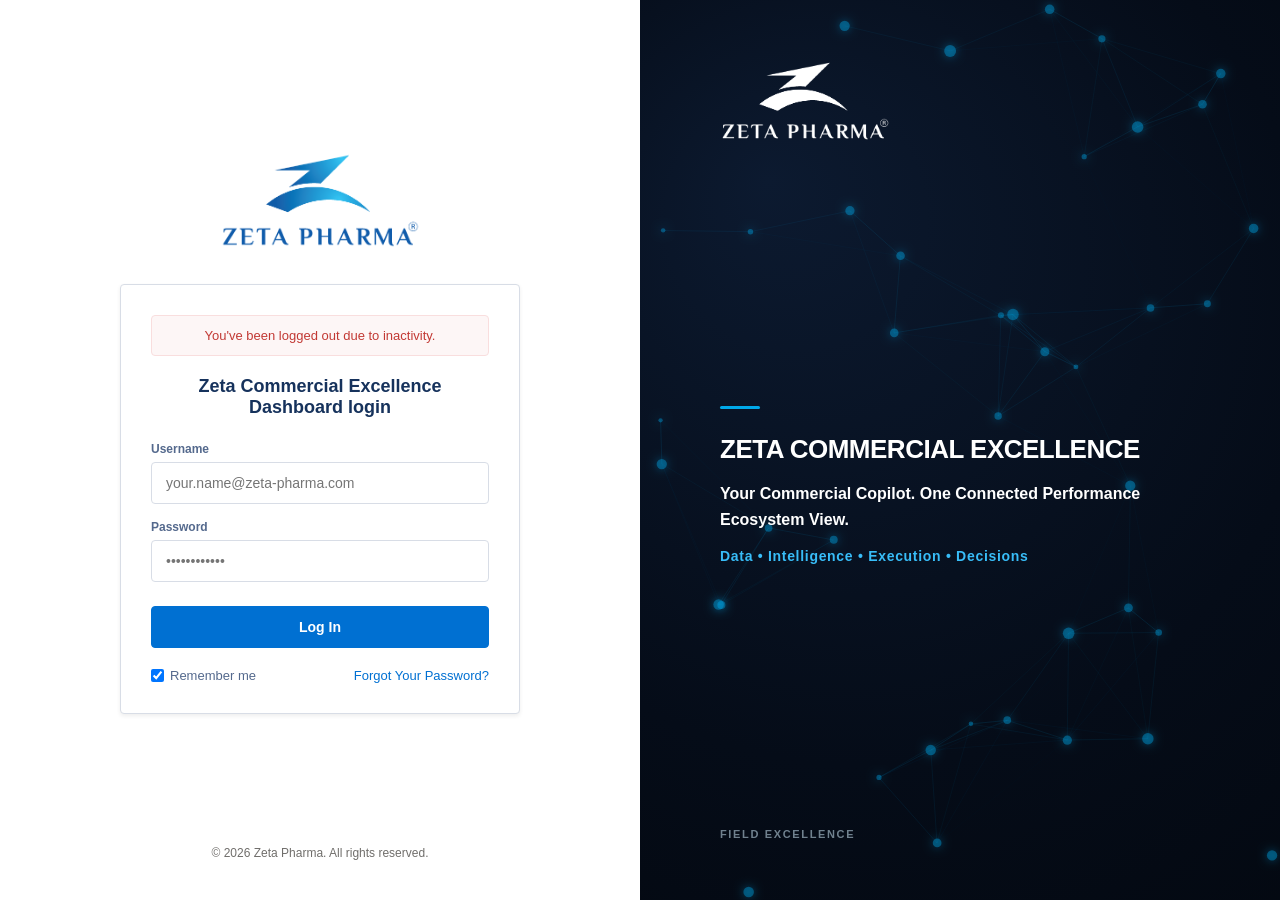
==== commit a5e80d2a: "Dashboard update" ====
--- a/dashboard.html
+++ b/dashboard.html
@@ -318,7 +318,7 @@
        this script tag, the sidebar entry, and app.js's Sprint wiring were dropped
        during the same pass that added IMS Rx role-gating; the underlying cache/js/css
        files were never touched, so no rebuild was needed, only re-wiring. -->
-  <script defer src="cache/sprint.data.js?v=20261114_bmregion"></script>
+  <script defer src="cache/sprint.data.js?v=20261114_5regions"></script>
   <!-- Field Working Days Intelligence cache (2026-09-05, Ahmed "implmement
        to zeta intell"): built by etl/build_working_days_cache.py from the
        Sprint KPI template's DM_DSM/ASM/NSM tabs. Separate from
@@ -433,7 +433,7 @@
   <script defer src="js/iqvia-sidebar-rail.js?v=20260924_sbrail"></script>
   <script defer src="js/iqvia-fit.js?v=20260925_slimchrome"></script>
   <script defer src="js/askdata-dock.js?v=20260925_askall"></script>
-  <script defer src="js/sprint.js?v=20261114_bmregion"></script>
+  <script defer src="js/sprint.js?v=20261114_q3csv"></script>
   <script defer src="js/working-days.js?v=20261008_keep"></script>
   <!-- List Intelligence (2026-09-25): module only; its data (cache/list_intel.data.js)
        is lazy-loaded by js/cache-loader.js when the tab is opened. -->
@@ -484,25 +484,25 @@
        EVERY ask-*.js file carries the SAME ?v= build id, and each file states
        that id in its own header (AskBuild). AskEngine.syncStatus() compares them
        at runtime and the panel shows a warning if a stale cached file slips in. -->
-  <script defer src="js/ask-engine.js?v=20260921_askq2"></script>
-  <script defer src="js/ask-period.js?v=20260921_askq2"></script>
-  <script defer src="js/ask-query.js?v=20260921_askq2"></script>
-  <script defer src="js/ask-prov-sales.js?v=20261113_selfcheck"></script>
-  <script defer src="js/ask-prov-coverage.js?v=20260921_askq2"></script>
-  <script defer src="js/ask-prov-sfe.js?v=20260921_askq2"></script>
-  <script defer src="js/ask-prov-lib.js?v=20260921_askq2"></script>
-  <script defer src="js/ask-prov-workdays.js?v=20260921_askq2"></script>
-  <script defer src="js/ask-prov-coaching.js?v=20260921_askq2"></script>
-  <script defer src="js/ask-prov-sprint.js?v=20260921_askq2"></script>
-  <script defer src="js/ask-prov-imsrx.js?v=20260921_askq2"></script>
-  <script defer src="js/ask-prov-iqvia.js?v=20260921_askq2"></script>
-  <script defer src="js/ask-prov-marketintel.js?v=20261113_selfcheck"></script>
-  <script defer src="js/ask-prov-tomarket.js?v=20260921_askq2"></script>
-  <script defer src="js/ask-pages.js?v=20260921_askq2"></script>
-  <script defer src="js/ask-coverage.js?v=20260921_askq2"></script>
-  <script defer src="js/ask-sales.js?v=20260921_askq2"></script>
-  <script defer src="js/ask-sfe.js?v=20260921_askq2"></script>
-  <script defer src="js/ask-executive.js?v=20260921_askq2"></script>
+  <script defer src="js/ask-engine.js?v=20261114_askall"></script>
+  <script defer src="js/ask-period.js?v=20261114_askall"></script>
+  <script defer src="js/ask-query.js?v=20261114_askall"></script>
+  <script defer src="js/ask-prov-sales.js?v=20261114_askall"></script>
+  <script defer src="js/ask-prov-coverage.js?v=20261114_askall"></script>
+  <script defer src="js/ask-prov-sfe.js?v=20261114_askall"></script>
+  <script defer src="js/ask-prov-lib.js?v=20261114_askall"></script>
+  <script defer src="js/ask-prov-workdays.js?v=20261114_askall"></script>
+  <script defer src="js/ask-prov-coaching.js?v=20261114_askall"></script>
+  <script defer src="js/ask-prov-sprint.js?v=20261114_askall"></script>
+  <script defer src="js/ask-prov-imsrx.js?v=20261114_askall"></script>
+  <script defer src="js/ask-prov-iqvia.js?v=20261114_askall"></script>
+  <script defer src="js/ask-prov-marketintel.js?v=20261114_askall"></script>
+  <script defer src="js/ask-prov-tomarket.js?v=20261114_askall"></script>
+  <script defer src="js/ask-pages.js?v=20261114_askall"></script>
+  <script defer src="js/ask-coverage.js?v=20261114_askall"></script>
+  <script defer src="js/ask-sales.js?v=20261114_askall"></script>
+  <script defer src="js/ask-sfe.js?v=20261114_askall"></script>
+  <script defer src="js/ask-executive.js?v=20261114_askall"></script>
   <script defer src="js/app.js?v=20261103_tomarketsep"></script>
 
   <!-- Not-Seen Customers Modal -->
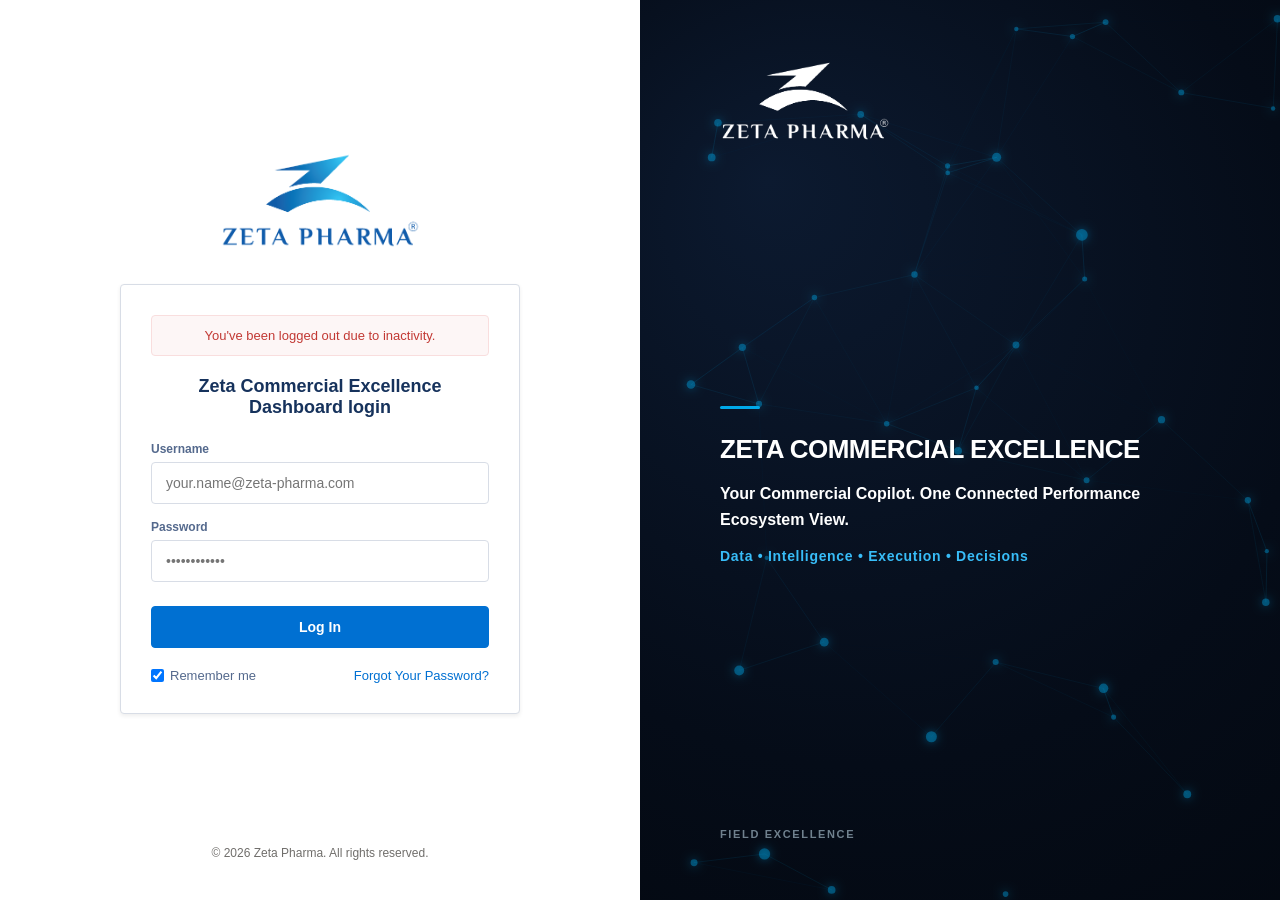
==== commit 7bf12e56: "Dashboard update" ====
--- a/dashboard.html
+++ b/dashboard.html
@@ -318,7 +318,7 @@
        this script tag, the sidebar entry, and app.js's Sprint wiring were dropped
        during the same pass that added IMS Rx role-gating; the underlying cache/js/css
        files were never touched, so no rebuild was needed, only re-wiring. -->
-  <script defer src="cache/sprint.data.js?v=20261114_5regions"></script>
+  <script defer src="cache/sprint.data.js?v=20261114_bmq"></script>
   <!-- Field Working Days Intelligence cache (2026-09-05, Ahmed "implmement
        to zeta intell"): built by etl/build_working_days_cache.py from the
        Sprint KPI template's DM_DSM/ASM/NSM tabs. Separate from
@@ -433,7 +433,7 @@
   <script defer src="js/iqvia-sidebar-rail.js?v=20260924_sbrail"></script>
   <script defer src="js/iqvia-fit.js?v=20260925_slimchrome"></script>
   <script defer src="js/askdata-dock.js?v=20260925_askall"></script>
-  <script defer src="js/sprint.js?v=20261114_q3csv"></script>
+  <script defer src="js/sprint.js?v=20261114_bmq"></script>
   <script defer src="js/working-days.js?v=20261008_keep"></script>
   <!-- List Intelligence (2026-09-25): module only; its data (cache/list_intel.data.js)
        is lazy-loaded by js/cache-loader.js when the tab is opened. -->
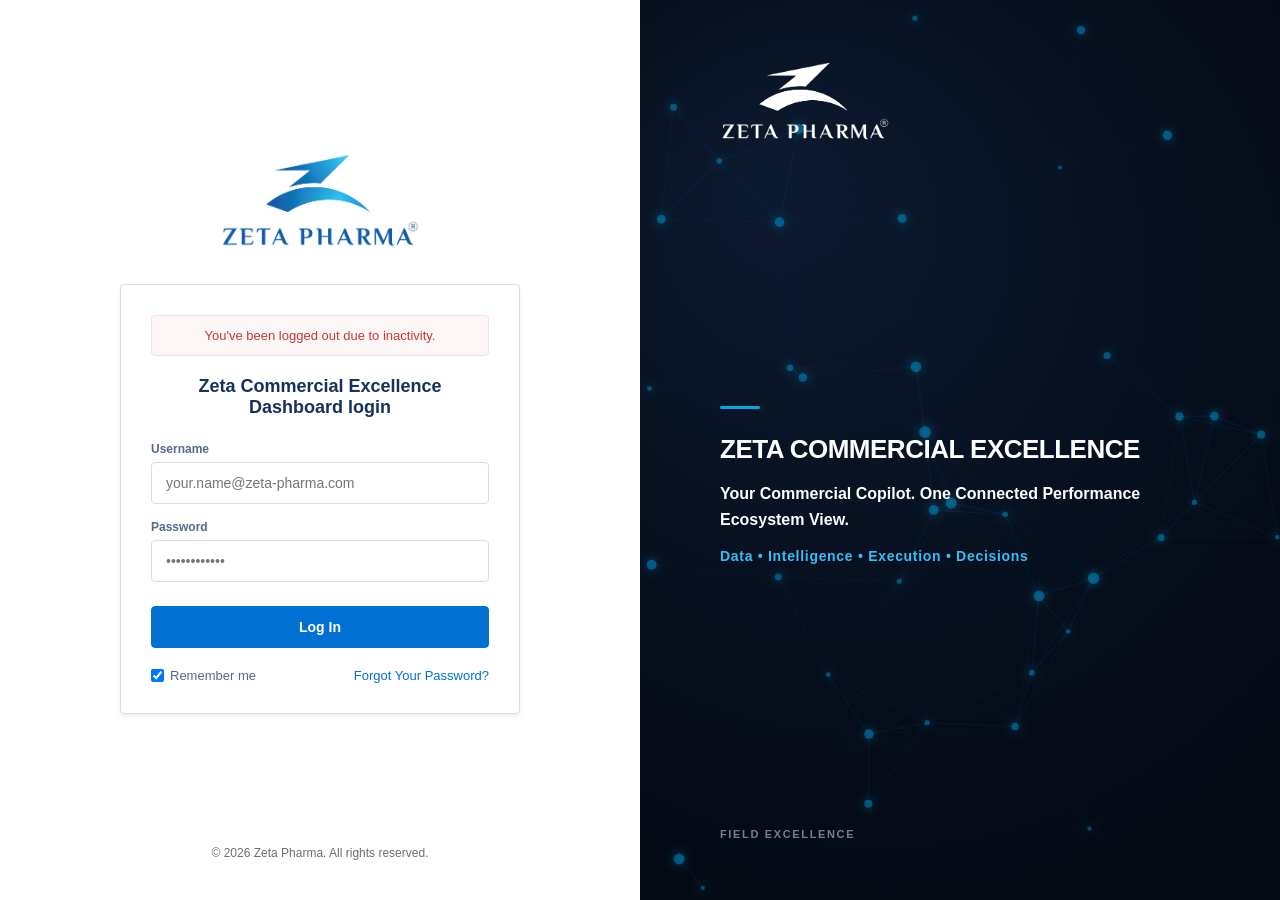
==== commit 7ff1f399: "UPDATE_DASHBOARD: auth, business_review, coaching, coverage, customer_analytics, expense, focus_phar" ====
--- a/dashboard.html
+++ b/dashboard.html
@@ -280,11 +280,11 @@
   <script defer src="js/perf-probe.js?v=20260808_perf2"></script>
 
   <!-- Cache (must load before any module that reads it) -->
-  <script defer src="cache/metadata.data.js?v=20261113_1943_auto"></script>
-  <script defer src="cache/dashboard.data.js?v=20261030_2150_auto"></script>
+  <script defer src="cache/metadata.data.js?v=20261123_1245_auto"></script>
+  <script defer src="cache/dashboard.data.js?v=20261123_1245_auto"></script>
   <script defer src="cache/teamkpis.data.js?v=20260724"></script>
-  <script defer src="cache/records.data.js?v=20261030_2150_auto"></script>
-  <script defer src="cache/organogram.data.js?v=20261030_2150_auto"></script>
+  <script defer src="cache/records.data.js?v=20261123_1245_auto"></script>
+  <script defer src="cache/organogram.data.js?v=20261123_1245_auto"></script>
   <!-- v20260726_hierarchyfix = corrected BUHead/NSM/RM/DM/Rep naming + CM (Emp6) capture (cache/meta.schemaVersion 2).
        js/sales.js checks this schema and shows a pending-refresh placeholder if the cache on disk is still the
        pre-fix version -- safe to deploy this script tag even before the cache file itself is regenerated.
@@ -318,7 +318,7 @@
        this script tag, the sidebar entry, and app.js's Sprint wiring were dropped
        during the same pass that added IMS Rx role-gating; the underlying cache/js/css
        files were never touched, so no rebuild was needed, only re-wiring. -->
-  <script defer src="cache/sprint.data.js?v=20261114_bmq"></script>
+  <script defer src="cache/sprint.data.js?v=20261123_1245_auto"></script>
   <!-- Field Working Days Intelligence cache (2026-09-05, Ahmed "implmement
        to zeta intell"): built by etl/build_working_days_cache.py from the
        Sprint KPI template's DM_DSM/ASM/NSM tabs. Separate from
@@ -326,7 +326,7 @@
        trend from the template's stacked months, independent of whichever
        single month Sprint itself is currently scoring. See that ETL
        script's header for the TOT / Target Working Days formula. -->
-  <script defer src="cache/working_days.data.js?v=20261105_1432_auto"></script>
+  <script defer src="cache/working_days.data.js?v=20261123_1245_auto"></script>
   <!-- IMS Rx cache (2026-08-15): physician-panel Rx-volume audit, via
        etl/build_ims_rx_cache.py, reading "IMS RX TOTAL YEAR 2025.xlsx" with
        Corporation joined in from "IMS 2022 to April 2026.xlsx" (same source
@@ -363,8 +363,8 @@
   <!-- External Market Intelligence cache (2026-09-09): multi-dimensional pharmaceutical
        intelligence (EDA decrees, competitor moves, pricing, clinical, SGLT2/DOAC/PCAB trends)
        built by etl/build_news_cache.py. 100% offline static cache. -->
-  <script defer src="cache/news_latest.data.js?v=20261113_1943_auto"></script>
-  <script defer src="cache/regulatory_pipeline.data.js?v=20261113_1943_auto"></script>
+  <script defer src="cache/news_latest.data.js?v=20261123_1245_auto"></script>
+  <script defer src="cache/regulatory_pipeline.data.js?v=20261123_1245_auto"></script>
   <script defer src="cache/egypt_registration.data.js?v=20260910_v1"></script>
 
   <!-- App-wide authentication roster & loader -->
@@ -383,7 +383,7 @@
   <script defer src="js/semantic-model.js?v=20261105_gitsales"></script>
 
   <!-- Cache Loader for lazy loading heavy optional caches -->
-  <script defer src="js/cache-loader.js?v=20261113_1943_auto"></script>
+  <script defer src="js/cache-loader.js?v=20261123_1245_auto"></script>
 
   <!-- Modules (dependency order: leaf modules first, app.js last) -->
   <script defer src="js/utils.js?v=20260724"></script>
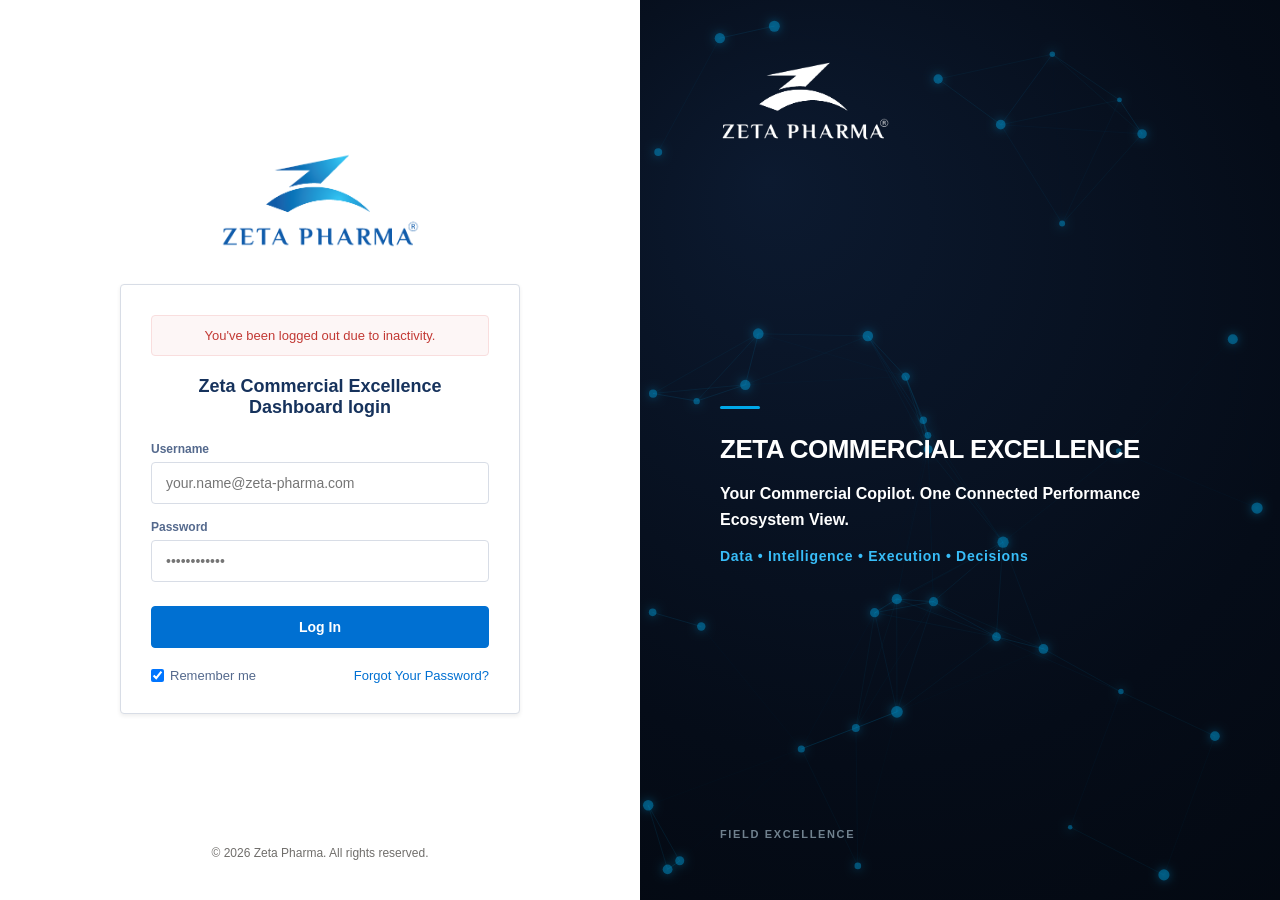
==== commit 1ff5eb6a: "Dashboard update" ====
--- a/dashboard.html
+++ b/dashboard.html
@@ -9,6 +9,8 @@
   <!-- Fully scoped under .iqvia-dashboard-wrap (namespaced 2026-07-26) — safe to load
        on every tab; cannot leak into Coverage/Organogram/Sales styling. -->
   <link rel="stylesheet" href="css/iqvia.css?v=20261026_calib" />
+  <!-- 2026-11-23: "i" info icons (EN + AR meaning) on every Market Intelligence card -->
+  <link rel="stylesheet" href="css/iqvia-card-info.css?v=20261123_cardinfo" />
   <!-- Shared Design System (Phase 3 foundation) — tokens/animations/layout/components/
        utilities, all under a .ds- prefix guaranteed not to collide with the existing
        .sc-*/.sfe-*/.iqvia-* class families. Consumer: Executive Command Center
@@ -432,6 +434,7 @@
   <script defer src="js/iqvia-filterbar.js?v=20260925_renavfix"></script>
   <script defer src="js/iqvia-sidebar-rail.js?v=20260924_sbrail"></script>
   <script defer src="js/iqvia-fit.js?v=20260925_slimchrome"></script>
+  <script defer src="js/iqvia-card-info.js?v=20261123_cardinfo"></script>
   <script defer src="js/askdata-dock.js?v=20260925_askall"></script>
   <script defer src="js/sprint.js?v=20261114_bmq"></script>
   <script defer src="js/working-days.js?v=20261008_keep"></script>
--- a/css/iqvia-card-info.css
+++ b/css/iqvia-card-info.css
@@ -0,0 +1,28 @@
+/* iqvia-card-info.css (2026-11-23) — "i" info icons on Market Intelligence cards (js/iqvia-card-info.js) */
+.iqvia-dashboard-wrap .iqci-i{
+  display:inline-flex; align-items:center; justify-content:center;
+  width:15px; height:15px; margin-left:6px; border-radius:50%;
+  font:italic 700 10px/1 Georgia,"Times New Roman",serif; text-transform:none; letter-spacing:0;
+  color:var(--txt3,#8a94b0); background:rgba(93,103,140,.16); border:1px solid rgba(93,103,140,.35);
+  cursor:help; vertical-align:middle; flex-shrink:0; user-select:none; transition:all .15s;
+}
+.iqvia-dashboard-wrap .iqci-i:hover, .iqvia-dashboard-wrap .iqci-i:focus{
+  color:#fff; background:var(--acc1,#4c6ef5); border-color:var(--acc1,#4c6ef5); outline:none;
+}
+.iqvia-dashboard-wrap .iqci-pop{
+  display:none; position:fixed; z-index:100000; width:340px; max-width:calc(100vw - 16px);
+  background:var(--bg2,#1b2236); color:var(--txt2,#c5cbe0);
+  border:1px solid var(--bdr,var(--border,rgba(255,255,255,.12))); border-radius:10px;
+  padding:12px 14px; font-size:12px; line-height:1.6; font-weight:400; text-transform:none; letter-spacing:0;
+  box-shadow:0 8px 28px rgba(0,0,0,.28); text-align:left;
+}
+.iqvia-dashboard-wrap .iqci-pop .iqci-t{ font-weight:700; color:var(--txt1,#fff); font-size:13px; margin-bottom:8px; }
+.iqvia-dashboard-wrap .iqci-pop .iqci-en{ margin-bottom:8px; }
+.iqvia-dashboard-wrap .iqci-pop .iqci-ar{
+  border-top:1px dashed var(--bdr,var(--border,rgba(255,255,255,.15))); padding-top:8px;
+  text-align:right; font-family:"Segoe UI",Tahoma,"Noto Naskh Arabic",Arial,sans-serif; font-size:13px; line-height:1.75;
+}
+.iqvia-dashboard-wrap .iqci-pop .iqci-lang{
+  display:inline-block; font-size:9px; font-weight:700; color:var(--acc1,#4c6ef5);
+  border:1px solid currentColor; border-radius:4px; padding:0 4px; margin:0 6px; line-height:14px; vertical-align:1px;
+}
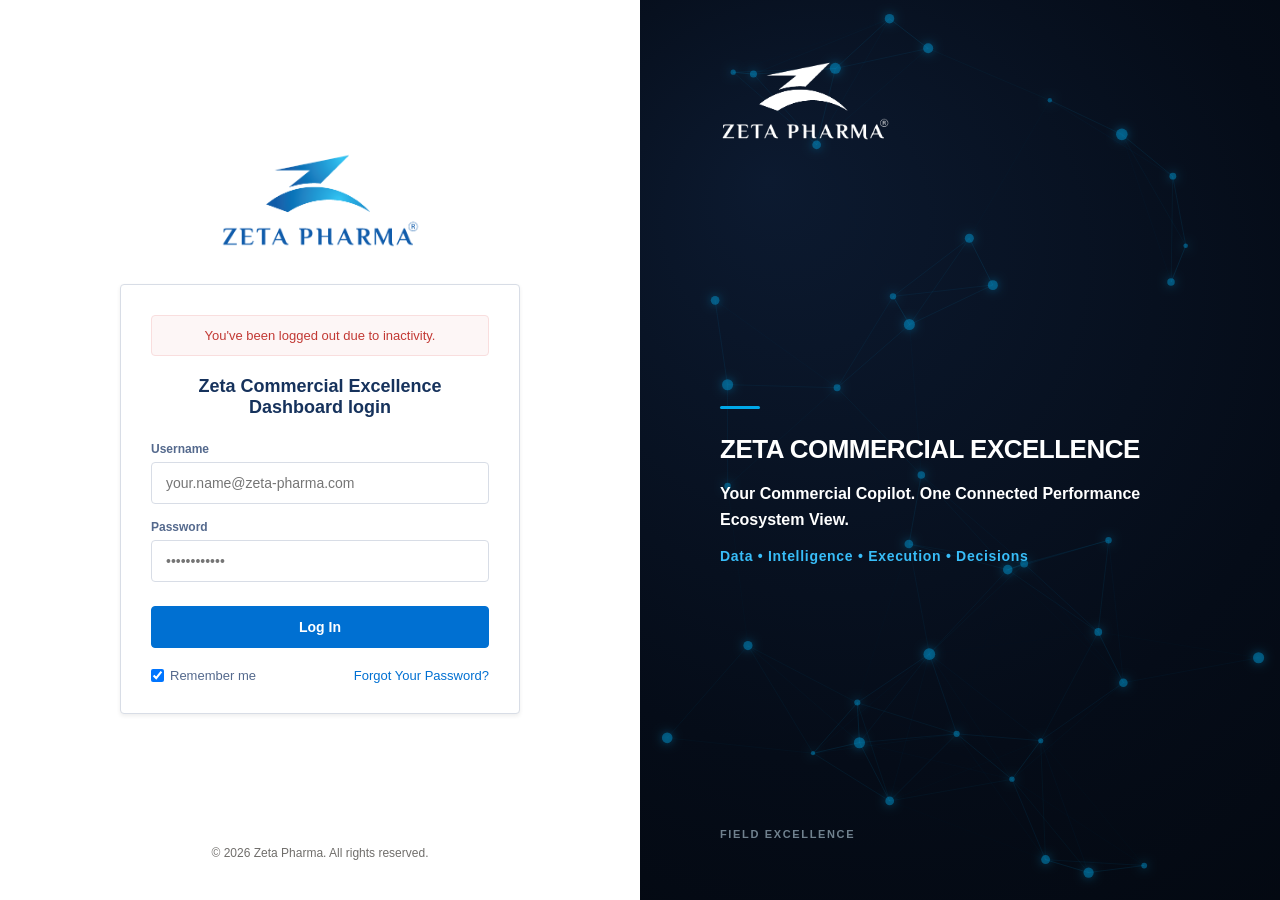
==== commit 01ac296b: "Dashboard update" ====
--- a/dashboard.html
+++ b/dashboard.html
@@ -506,7 +506,7 @@
   <script defer src="js/ask-sales.js?v=20261114_askall"></script>
   <script defer src="js/ask-sfe.js?v=20261114_askall"></script>
   <script defer src="js/ask-executive.js?v=20261114_askall"></script>
-  <script defer src="js/app.js?v=20261103_tomarketsep"></script>
+  <script defer src="js/app.js?v=20261123_goal"></script>
 
   <!-- Not-Seen Customers Modal -->
   <div id="ns-modal-overlay" class="ns-modal-overlay" role="dialog" aria-modal="true" aria-labelledby="ns-modal-title-text">
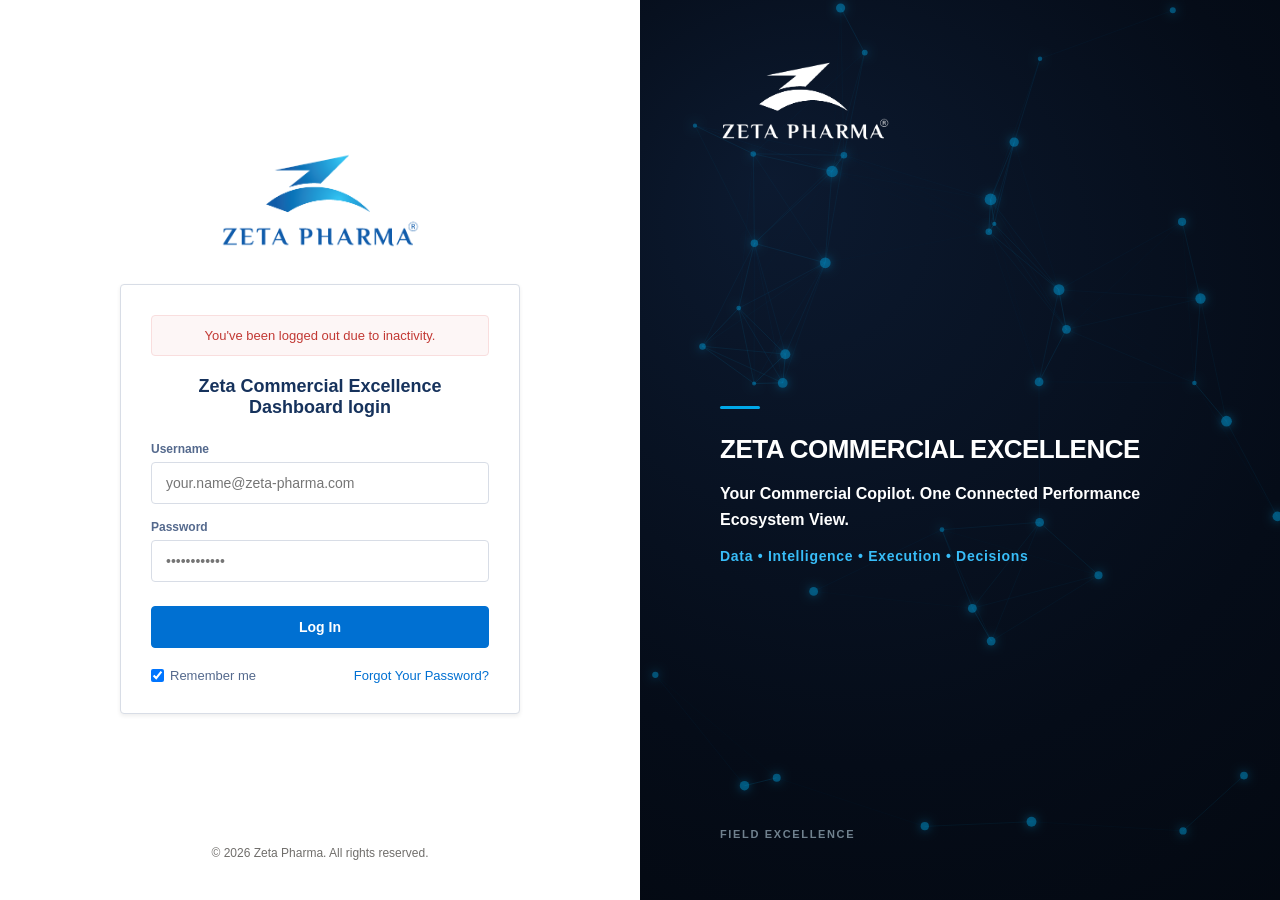
==== commit c130328d: "Dashboard update" ====
--- a/dashboard.html
+++ b/dashboard.html
@@ -506,7 +506,7 @@
   <script defer src="js/ask-sales.js?v=20261114_askall"></script>
   <script defer src="js/ask-sfe.js?v=20261114_askall"></script>
   <script defer src="js/ask-executive.js?v=20261114_askall"></script>
-  <script defer src="js/app.js?v=20261123_goal"></script>
+  <script defer src="js/app.js?v=20261123_posgoal"></script>
 
   <!-- Not-Seen Customers Modal -->
   <div id="ns-modal-overlay" class="ns-modal-overlay" role="dialog" aria-modal="true" aria-labelledby="ns-modal-title-text">
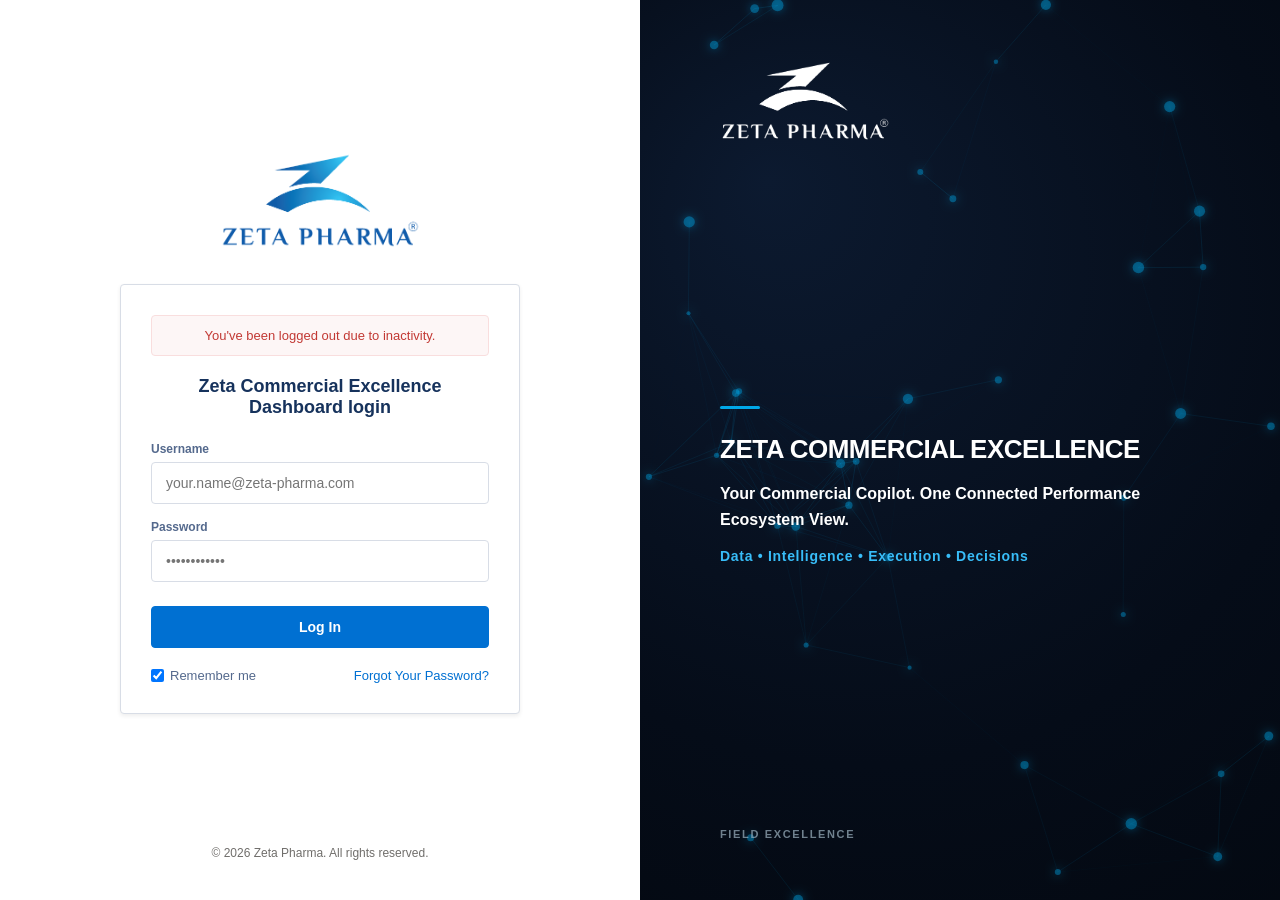
==== commit 70e64a00: "Dashboard update" ====
--- a/dashboard.html
+++ b/dashboard.html
@@ -506,7 +506,7 @@
   <script defer src="js/ask-sales.js?v=20261114_askall"></script>
   <script defer src="js/ask-sfe.js?v=20261114_askall"></script>
   <script defer src="js/ask-executive.js?v=20261114_askall"></script>
-  <script defer src="js/app.js?v=20261123_posgoal"></script>
+  <script defer src="js/app.js?v=20261123_hdrcolor"></script>
 
   <!-- Not-Seen Customers Modal -->
   <div id="ns-modal-overlay" class="ns-modal-overlay" role="dialog" aria-modal="true" aria-labelledby="ns-modal-title-text">
